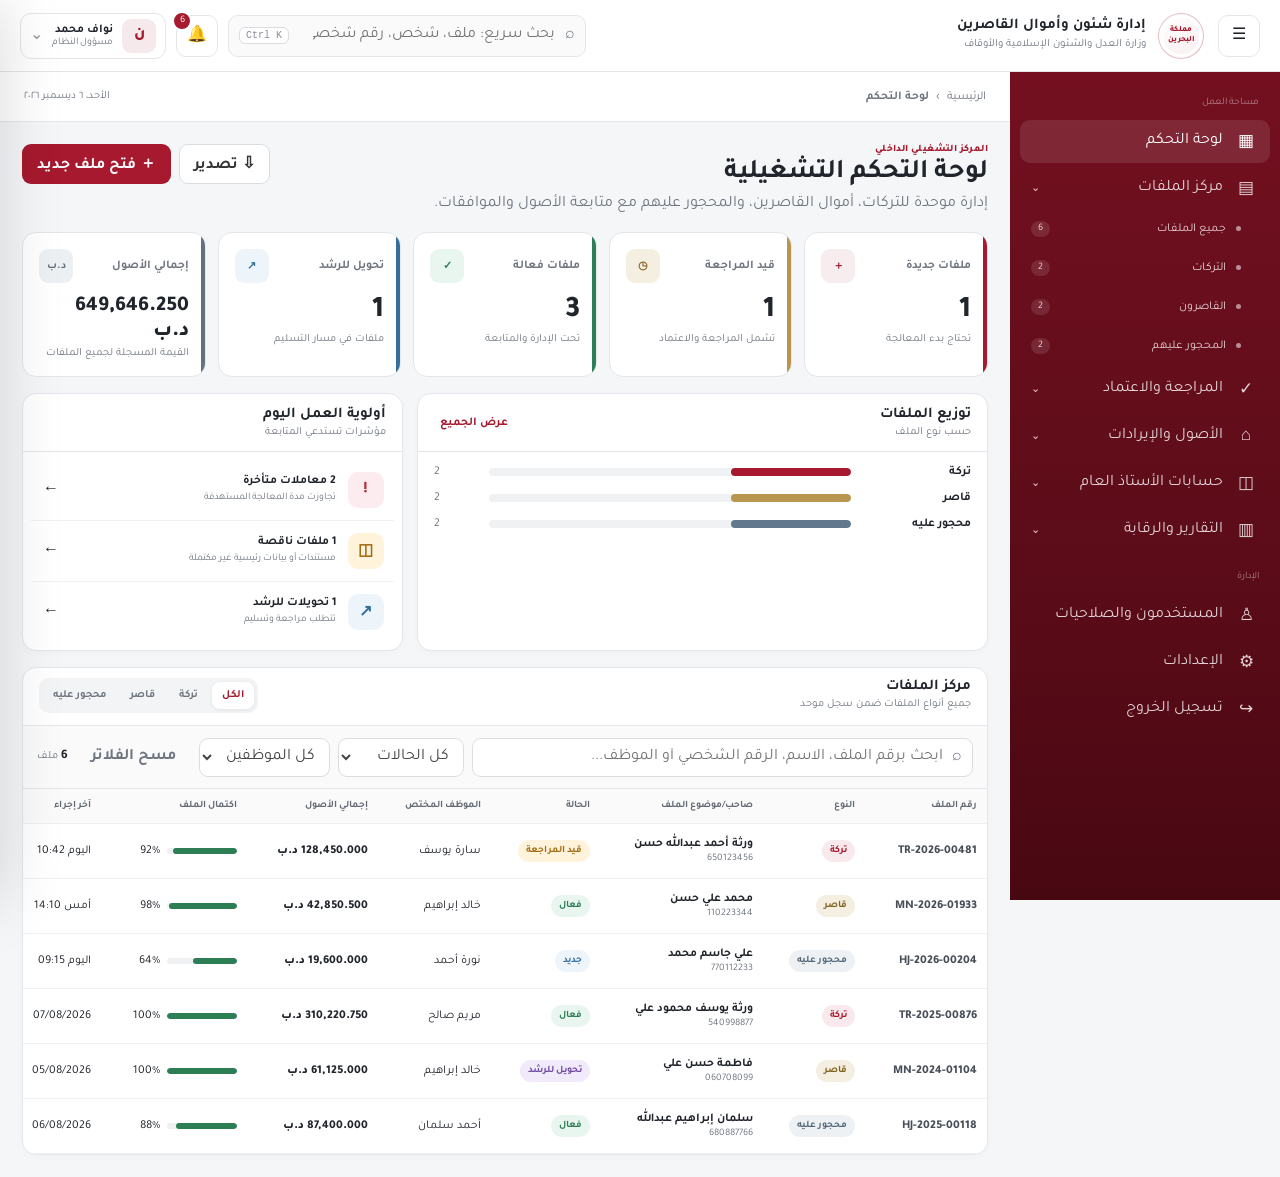
==== index.html @ 75e395b2 "Add files via upload" ====
<!doctype html>
<html lang="ar" dir="rtl">
<head>
  <meta charset="utf-8" />
  <meta name="viewport" content="width=device-width,initial-scale=1" />
  <meta name="theme-color" content="#7d1224" />
  <title>نظام شئون وأموال القاصرين | البوابة الداخلية</title>
  <link rel="preconnect" href="https://fonts.googleapis.com">
  <link rel="preconnect" href="https://fonts.gstatic.com" crossorigin>
  <link href="https://fonts.googleapis.com/css2?family=Tajawal:wght@400;500;600;700;800&display=swap" rel="stylesheet">
  <link rel="stylesheet" href="styles.css" />
</head>
<body>
<div class="app-shell t-PageBody">
  <header class="app-header t-Header">
    <div class="header-section">
      <button id="navToggle" class="icon-btn" aria-label="طي القائمة">☰</button>
      <div class="header-brand">
        <div class="brand-seal" title="موضع الشعار الرسمي"><span>مملكة<br>البحرين</span></div>
        <div class="brand-copy">
          <strong>إدارة شئون وأموال القاصرين</strong>
          <small>وزارة العدل والشئون الإسلامية والأوقاف</small>
        </div>
      </div>
    </div>
    <div class="header-tools">
      <div class="global-search-wrap">
        <span>⌕</span>
        <input id="globalSearch" type="search" placeholder="بحث سريع: ملف، شخص، رقم شخصي..." />
        <kbd>Ctrl K</kbd>
      </div>
      <button id="notificationsBtn" class="icon-btn notification-button" aria-label="التنبيهات">🔔<span id="notificationCount" class="count-badge">6</span></button>
      <div class="user-chip">
        <div class="avatar">ن</div>
        <div><strong>نواف محمد</strong><small>مسؤول النظام</small></div>
        <span class="chev">⌄</span>
      </div>
    </div>
  </header>

  <aside id="sidebar" class="sidebar t-TreeNav" aria-label="القائمة الرئيسية">
    <nav class="nav-tree">
      <div class="nav-section-title">مساحة العمل</div>
      <button class="nav-item active" data-view="dashboard" data-title="لوحة التحكم"><span class="nav-icon">▦</span><span class="nav-label">لوحة التحكم</span></button>

      <div class="nav-group open">
        <button class="nav-parent"><span class="nav-icon">▤</span><span class="nav-label">مركز الملفات</span><span class="nav-caret">⌄</span></button>
        <div class="nav-children">
          <button class="nav-item nav-child" data-view="all" data-title="جميع الملفات"><span class="dot"></span><span class="nav-label">جميع الملفات</span><span class="nav-count" id="navAllCount">0</span></button>
          <button class="nav-item nav-child" data-view="estate" data-title="ملفات التركات"><span class="dot"></span><span class="nav-label">التركات</span><span class="nav-count" id="navEstateCount">0</span></button>
          <button class="nav-item nav-child" data-view="minor" data-title="ملفات القاصرين"><span class="dot"></span><span class="nav-label">القاصرون</span><span class="nav-count" id="navMinorCount">0</span></button>
          <button class="nav-item nav-child" data-view="interdicted" data-title="ملفات المحجور عليهم"><span class="dot"></span><span class="nav-label">المحجور عليهم</span><span class="nav-count" id="navInterdictedCount">0</span></button>
        </div>
      </div>

      <div class="nav-group">
        <button class="nav-parent"><span class="nav-icon">✓</span><span class="nav-label">المراجعة والاعتماد</span><span class="nav-caret">⌄</span></button>
        <div class="nav-children">
          <button class="nav-item nav-child" data-view="review" data-title="صندوق المراجعة"><span class="dot"></span><span class="nav-label">صندوق المراجعة</span></button>
          <button class="nav-item nav-child" data-view="approval" data-title="طلبات الاعتماد"><span class="dot"></span><span class="nav-label">طلبات الاعتماد</span></button>
          <button class="nav-item nav-child" data-view="overdue" data-title="المعاملات المتأخرة"><span class="dot"></span><span class="nav-label">المعاملات المتأخرة</span></button>
        </div>
      </div>

      <div class="nav-group">
        <button class="nav-parent"><span class="nav-icon">⌂</span><span class="nav-label">الأصول والإيرادات</span><span class="nav-caret">⌄</span></button>
        <div class="nav-children">
          <button class="nav-item nav-child" data-view="assets" data-title="سجل الأصول"><span class="dot"></span><span class="nav-label">سجل الأصول</span></button>
          <button class="nav-item nav-child" data-view="properties" data-title="العقارات والوحدات"><span class="dot"></span><span class="nav-label">العقارات والوحدات</span></button>
          <button class="nav-item nav-child" data-view="collections" data-title="التحصيلات"><span class="dot"></span><span class="nav-label">التحصيلات</span></button>
        </div>
      </div>

      <div class="nav-group">
        <button class="nav-parent"><span class="nav-icon">◫</span><span class="nav-label">حسابات الأستاذ العام</span><span class="nav-caret">⌄</span></button>
        <div class="nav-children">
          <button class="nav-item nav-child" data-view="ledger" data-title="دليل الحسابات"><span class="dot"></span><span class="nav-label">دليل الحسابات</span></button>
          <button class="nav-item nav-child" data-view="journals" data-title="القيود اليومية"><span class="dot"></span><span class="nav-label">القيود اليومية</span></button>
          <button class="nav-item nav-child" data-view="reconciliation" data-title="المطابقة"><span class="dot"></span><span class="nav-label">المطابقة</span></button>
        </div>
      </div>

      <div class="nav-group">
        <button class="nav-parent"><span class="nav-icon">▥</span><span class="nav-label">التقارير والرقابة</span><span class="nav-caret">⌄</span></button>
        <div class="nav-children">
          <button class="nav-item nav-child" data-view="reports" data-title="التقارير التشغيلية"><span class="dot"></span><span class="nav-label">تشغيلية</span></button>
          <button class="nav-item nav-child" data-view="financial-reports" data-title="التقارير المالية"><span class="dot"></span><span class="nav-label">مالية</span></button>
          <button class="nav-item nav-child" data-view="control-reports" data-title="تقارير الرقابة"><span class="dot"></span><span class="nav-label">رقابية</span></button>
        </div>
      </div>

      <div class="nav-section-title">الإدارة</div>
      <button class="nav-item" data-view="users" data-title="المستخدمون والصلاحيات"><span class="nav-icon">♙</span><span class="nav-label">المستخدمون والصلاحيات</span></button>
      <button class="nav-item" data-view="settings" data-title="الإعدادات"><span class="nav-icon">⚙</span><span class="nav-label">الإعدادات</span></button>
      <a class="nav-item" href="login.html"><span class="nav-icon">↪</span><span class="nav-label">تسجيل الخروج</span></a>
    </nav>
  </aside>

  <main id="main" class="main t-Body-main">
    <div class="breadcrumb-bar t-BreadcrumbRegion">
      <div><span>الرئيسية</span><span>›</span><strong id="currentCrumb">لوحة التحكم</strong></div>
      <div id="workingDate" class="working-date"></div>
    </div>

    <div class="content">
      <section class="page-heading">
        <div>
          <div class="eyebrow">المركز التشغيلي الداخلي</div>
          <h1 id="pageTitle">لوحة التحكم التشغيلية</h1>
          <p id="pageSubtitle">إدارة موحدة للتركات، أموال القاصرين، والمحجور عليهم مع متابعة الأصول والموافقات.</p>
        </div>
        <div class="actions">
          <button id="exportBtn" class="btn btn-secondary">⇩ تصدير</button>
          <button id="newFileBtn" class="btn btn-primary">＋ فتح ملف جديد</button>
        </div>
      </section>

      <section id="dashboardSection">
        <div class="kpi-grid" aria-label="المؤشرات الرئيسية">
          <article class="kpi-card maroon" data-status-filter="new"><div class="kpi-top"><span>ملفات جديدة</span><span class="kpi-symbol">＋</span></div><div id="kpiNew" class="kpi-value">0</div><div class="kpi-foot">تحتاج بدء المعالجة</div></article>
          <article class="kpi-card gold" data-status-filter="review"><div class="kpi-top"><span>قيد المراجعة</span><span class="kpi-symbol">◷</span></div><div id="kpiReview" class="kpi-value">0</div><div class="kpi-foot">تشمل المراجعة والاعتماد</div></article>
          <article class="kpi-card green" data-status-filter="active"><div class="kpi-top"><span>ملفات فعالة</span><span class="kpi-symbol">✓</span></div><div id="kpiActive" class="kpi-value">0</div><div class="kpi-foot">تحت الإدارة والمتابعة</div></article>
          <article class="kpi-card blue" data-status-filter="maturity"><div class="kpi-top"><span>تحويل للرشد</span><span class="kpi-symbol">↗</span></div><div id="kpiMaturity" class="kpi-value">0</div><div class="kpi-foot">ملفات في مسار التسليم</div></article>
          <article class="kpi-card slate"><div class="kpi-top"><span>إجمالي الأصول</span><span class="kpi-symbol">د.ب</span></div><div id="kpiAssets" class="kpi-value compact">0</div><div class="kpi-foot">القيمة المسجلة لجميع الملفات</div></article>
        </div>

        <div class="dashboard-grid">
          <section class="region t-Region distribution-region">
            <div class="region-header"><div><h2>توزيع الملفات</h2><p>حسب نوع الملف</p></div><button class="text-btn" data-view-jump="all">عرض الجميع</button></div>
            <div id="typeDistribution" class="distribution-list"></div>
          </section>
          <section class="region t-Region queue-region">
            <div class="region-header"><div><h2>أولوية العمل اليوم</h2><p>مؤشرات تستدعي المتابعة</p></div></div>
            <div class="priority-list">
              <button class="priority-item" data-quick-filter="overdue"><span class="priority-icon danger">!</span><div><strong id="overdueCount">0 معاملات متأخرة</strong><small>تجاوزت مدة المعالجة المستهدفة</small></div><span>←</span></button>
              <button class="priority-item" data-quick-filter="missing"><span class="priority-icon warning">◫</span><div><strong id="missingCount">0 ملفات ناقصة</strong><small>مستندات أو بيانات رئيسية غير مكتملة</small></div><span>←</span></button>
              <button class="priority-item" data-quick-filter="maturity"><span class="priority-icon info">↗</span><div><strong id="maturityCount">0 تحويلات للرشد</strong><small>تتطلب مراجعة وتسليم</small></div><span>←</span></button>
            </div>
          </section>
        </div>
      </section>

      <section id="filesRegion" class="region t-Region files-region">
        <div class="region-header files-header">
          <div><h2 id="tableTitle">مركز الملفات</h2><p id="tableSubtitle">جميع أنواع الملفات ضمن سجل موحد</p></div>
          <div class="toolbar">
            <div class="segmented" id="typeChips">
              <button class="chip active" data-type="all">الكل</button>
              <button class="chip" data-type="estate">تركة</button>
              <button class="chip" data-type="minor">قاصر</button>
              <button class="chip" data-type="interdicted">محجور عليه</button>
            </div>
          </div>
        </div>
        <div class="filter-bar">
          <div class="filter-search"><span>⌕</span><input id="searchInput" type="search" placeholder="ابحث برقم الملف، الاسم، الرقم الشخصي أو الموظف..." /></div>
          <select id="statusFilter"><option value="all">كل الحالات</option><option value="new">جديد</option><option value="review">قيد المراجعة</option><option value="active">فعال</option><option value="maturity">تحويل للرشد</option><option value="closed">مغلق</option></select>
          <select id="officerFilter"><option value="all">كل الموظفين</option></select>
          <button id="clearFilters" class="btn btn-ghost">مسح الفلاتر</button>
          <div class="result-count"><strong id="resultCount">0</strong> ملف</div>
        </div>
        <div class="table-wrap a-IG">
          <table id="casesTable" aria-label="جدول الملفات">
            <thead><tr><th>رقم الملف</th><th>النوع</th><th>صاحب/موضوع الملف</th><th>الحالة</th><th>الموظف المختص</th><th>إجمالي الأصول</th><th>اكتمال الملف</th><th>آخر إجراء</th><th></th></tr></thead>
            <tbody id="casesBody"></tbody>
          </table>
        </div>
        <div id="emptyState" class="empty-state hidden"><div class="empty-icon">⌕</div><h3>لا توجد نتائج مطابقة</h3><p>غيّر معايير البحث أو أزل أحد الفلاتر.</p></div>
      </section>

      <section id="workspacePlaceholder" class="region t-Region hidden">
        <div class="region-header"><div><h2 id="placeholderTitle">منطقة العمل</h2><p>نموذج أولي للواجهة المختارة</p></div></div>
        <div class="placeholder-workspace" id="placeholderBody"></div>
      </section>
    </div>
  </main>
</div>

<!-- Notification drawer -->
<aside id="notificationDrawer" class="drawer" aria-hidden="true">
  <div class="drawer-header"><div><span class="eyebrow">التنبيهات</span><h2>مركز التنبيهات</h2></div><button class="icon-btn" data-drawer-close>✕</button></div>
  <div class="drawer-body">
    <button class="notification-item unread"><span class="notification-icon danger">!</span><div><strong>ملف HJ-2026-00204 ناقص مستند قرار المحكمة</strong><small>منذ 35 دقيقة</small></div></button>
    <button class="notification-item unread"><span class="notification-icon warning">◷</span><div><strong>طلب صرف RQ-2026-881 ينتظر المراجعة</strong><small>منذ ساعتين</small></div></button>
    <button class="notification-item"><span class="notification-icon info">↗</span><div><strong>ملف قاصر يقترب من مسار تحويل الرشد</strong><small>أمس</small></div></button>
  </div>
  <div class="drawer-footer"><button id="markNotifications" class="btn btn-secondary full">تحديد الكل كمقروء</button></div>
</aside>
<div id="drawerBackdrop" class="drawer-backdrop"></div>

<!-- NEW FILE WIZARD -->
<div id="wizardModal" class="modal-shell" aria-hidden="true">
  <div class="modal-card wizard-card">
    <div class="modal-header sticky">
      <div><span class="eyebrow">معالج فتح ملف</span><h2 id="wizardTitle">فتح ملف جديد</h2><p id="wizardSubtitle">اختر نوع الملف ليتم تهيئة النموذج والإجراءات المطلوبة تلقائياً.</p></div>
      <button class="icon-btn modal-close" data-close="wizardModal">✕</button>
    </div>
    <div class="wizard-progress"><div id="wizardProgressBar"></div></div>
    <div class="wizard-steps" id="wizardSteps">
      <button class="wizard-step active" data-step="0"><span>1</span><em>نوع الملف</em></button>
      <button class="wizard-step" data-step="1"><span>2</span><em>المعلومات الرئيسية</em></button>
      <button class="wizard-step" data-step="2"><span>3</span><em>الأطراف</em></button>
      <button class="wizard-step" data-step="3"><span>4</span><em>الأصول</em></button>
      <button class="wizard-step" data-step="4"><span>5</span><em>المستندات والمسار</em></button>
      <button class="wizard-step" data-step="5"><span>6</span><em>المراجعة</em></button>
    </div>

    <form id="caseWizard" class="wizard-body" autocomplete="off">
      <section class="wizard-panel active" data-panel="0">
        <div class="section-title"><h3>ما نوع الملف المراد فتحه؟</h3><p>سيغيّر النظام الحقول والأطراف والمستندات المطلوبة حسب النوع.</p></div>
        <div class="case-type-grid">
          <label class="case-type-card selected"><input type="radio" name="caseType" value="estate" checked><span class="type-icon">⚖</span><div><strong>ملف تركة</strong><p>ملف رئيسي للمتوفى مع الورثة والقاصرين والأصول المشتركة.</p><small>TR</small></div><span class="checkmark">✓</span></label>
          <label class="case-type-card"><input type="radio" name="caseType" value="minor"><span class="type-icon">◉</span><div><strong>ملف أموال قاصر</strong><p>ملف مستقل لإدارة مال قاصر أو أصول خاصة به خارج ملف تركة رئيسي.</p><small>MN</small></div><span class="checkmark">✓</span></label>
          <label class="case-type-card"><input type="radio" name="caseType" value="interdicted"><span class="type-icon">§</span><div><strong>ملف محجور عليه</strong><p>إدارة أموال شخص بالغ خاضع لقرار حجر مع القيم والأصول.</p><small>HJ</small></div><span class="checkmark">✓</span></label>
        </div>
        <div id="typeHelp" class="info-banner"><strong>ملف التركة:</strong> سيتم إنشاء ملف رئيسي ويمكن ربط سجلات القاصرين المستفيدين به.</div>
      </section>

      <section class="wizard-panel" data-panel="1">
        <div class="section-title"><h3 id="primaryStepTitle">المعلومات الرئيسية للتركة</h3><p id="primaryStepHint">أدخل بيانات المتوفى والمرجع القضائي الأساسي.</p></div>
        <div id="dynamicPrimaryFields" class="form-grid"></div>
      </section>

      <section class="wizard-panel" data-panel="2">
        <div class="section-title"><h3 id="partiesStepTitle">الأطراف والورثة</h3><p>أضف الأشخاص المرتبطين بالملف وصفة كل منهم.</p></div>
        <div class="repeat-card add-record-card">
          <div class="form-grid compact-grid">
            <label class="form-field"><span>الاسم الكامل</span><input id="partyName" type="text" placeholder="الاسم الرباعي"></label>
            <label class="form-field"><span>الصفة</span><select id="partyRole"></select></label>
            <label class="form-field"><span>الرقم الشخصي</span><input id="partyId" inputmode="numeric" placeholder="CPR"></label>
            <label class="form-field"><span id="partyExtraLabel">نسبة الاستحقاق %</span><input id="partyExtra" type="text" placeholder="مثال: 25"></label>
          </div>
          <button type="button" class="btn btn-secondary" id="addParty">＋ إضافة الطرف</button>
        </div>
        <div id="partyList" class="record-list"></div>
      </section>

      <section class="wizard-panel" data-panel="3">
        <div class="section-title"><h3>الأصول والأموال</h3><p>أضف الأصول المعلومة حالياً. يمكن استكمال التقييم والمطابقة لاحقاً.</p></div>
        <div class="asset-picker">
          <button type="button" data-asset="عقار" data-icon="⌂"><span>⌂</span>عقار</button>
          <button type="button" data-asset="حساب بنكي" data-icon="▣"><span>▣</span>حساب بنكي</button>
          <button type="button" data-asset="استثمار / أسهم" data-icon="↗"><span>↗</span>استثمار / أسهم</button>
          <button type="button" data-asset="مركبة" data-icon="◇"><span>◇</span>مركبة</button>
          <button type="button" data-asset="نقد" data-icon="د.ب"><span>د.ب</span>نقد</button>
          <button type="button" data-asset="أصل آخر" data-icon="＋"><span>＋</span>أصل آخر</button>
        </div>
        <div id="assetEditor" class="inline-editor hidden">
          <div class="inline-editor-head"><strong id="assetEditorTitle">إضافة أصل</strong><button type="button" class="text-btn" id="cancelAsset">إلغاء</button></div>
          <div class="form-grid compact-grid">
            <label class="form-field"><span>وصف الأصل</span><input id="assetDescription" type="text" placeholder="مثال: عقار 1842 - مدينة حمد"></label>
            <label class="form-field"><span>القيمة التقديرية (د.ب)</span><input id="assetValue" type="number" min="0" step="0.001" placeholder="0.000"></label>
            <label class="form-field"><span>حالة التحقق</span><select id="assetStatus"><option>قيد التحقق</option><option>موثق</option><option>مطابق</option><option>قيد التقييم</option></select></label>
            <label class="form-field"><span>مرجع / رقم</span><input id="assetReference" type="text" placeholder="حساب، سند، لوحة..."></label>
          </div>
          <button type="button" class="btn btn-primary" id="saveAsset">حفظ الأصل</button>
        </div>
        <div id="assetList" class="record-list asset-records"></div>
        <div class="asset-total"><span>إجمالي القيمة المسجلة</span><strong id="wizardAssetTotal">0.000 د.ب</strong></div>
      </section>

      <section class="wizard-panel" data-panel="4">
        <div class="section-title"><h3>المستندات والتكليف ومسار المراجعة</h3><p>حدد المستندات المتوفرة وموظف الملف ومسار البداية.</p></div>
        <div class="two-column-layout">
          <div>
            <h4 class="mini-heading">قائمة المستندات</h4>
            <div id="documentsChecklist" class="document-checklist"></div>
          </div>
          <div>
            <h4 class="mini-heading">التكليف</h4>
            <div class="form-stack">
              <label class="form-field"><span>الموظف المختص</span><select id="wizardOfficer"><option>سارة يوسف</option><option>خالد إبراهيم</option><option>نورة أحمد</option><option>مريم صالح</option><option>أحمد سلمان</option></select></label>
              <label class="form-field"><span>أولوية الملف</span><select id="wizardPriority"><option value="normal">عادية</option><option value="high">عالية</option><option value="urgent">عاجلة</option></select></label>
              <label class="form-field"><span>حالة البداية</span><select id="wizardInitialStatus"><option value="new">جديد</option><option value="review">قيد المراجعة</option><option value="active">فعال</option></select></label>
              <label class="form-field"><span>ملاحظات داخلية</span><textarea id="wizardNotes" placeholder="ملاحظة للموظف أو فريق المراجعة..."></textarea></label>
            </div>
          </div>
        </div>
      </section>

      <section class="wizard-panel" data-panel="5">
        <div class="section-title"><h3>مراجعة الملف قبل الإنشاء</h3><p>راجع الملخص ثم أنشئ الملف. جميع البيانات تجريبية داخل النموذج الأولي.</p></div>
        <div id="wizardReview" class="review-layout"></div>
      </section>
    </form>
    <div class="wizard-footer sticky-footer">
      <button type="button" class="btn btn-secondary" id="wizardPrev">السابق</button>
      <div class="wizard-step-counter"><span id="stepCounter">1</span> / 6</div>
      <div class="footer-actions"><button type="button" class="btn btn-ghost modal-close" data-close="wizardModal">إلغاء</button><button type="button" class="btn btn-primary" id="wizardNext">التالي</button><button type="button" class="btn btn-primary hidden" id="wizardCreate">إنشاء الملف</button></div>
    </div>
  </div>
</div>

<!-- CASE DETAILS -->
<div id="caseModal" class="modal-shell" aria-hidden="true">
  <div class="modal-card case-card">
    <div class="case-hero">
      <div class="case-hero-top">
        <div class="case-heading"><div id="caseTypeBadge" class="type-badge"></div><div><span id="caseIdLabel" class="eyebrow"></span><h2 id="caseTitle"></h2><p id="caseMeta"></p></div></div>
        <button class="icon-btn inverse modal-close" data-close="caseModal">✕</button>
      </div>
      <div id="caseSummary" class="case-summary"></div>
      <div class="case-actions">
        <button class="btn light" id="caseAddAction">＋ إضافة إجراء</button>
        <button class="btn light" id="caseCreateRequest">إنشاء طلب</button>
        <button class="btn light" id="caseChangeStatus">تغيير الحالة</button>
        <button class="btn light" id="caseAssign">تغيير الموظف</button>
        <button class="btn light" id="casePrint">طباعة الملخص</button>
      </div>
    </div>
    <div class="case-body" data-tabs>
      <div class="case-side-panel">
        <div class="side-progress"><div class="progress-circle"><strong id="caseCompletion">0%</strong><span>اكتمال الملف</span></div></div>
        <div class="side-section"><h4>بيانات سريعة</h4><div id="quickFacts" class="quick-facts"></div></div>
        <div class="side-section"><h4>الملفات المرتبطة</h4><div id="relatedCases" class="related-list"></div></div>
      </div>
      <div class="case-main-panel">
        <div class="tabs case-tabs">
          <button class="tab-btn active" data-tab="detailOverview">نظرة عامة</button>
          <button class="tab-btn" data-tab="detailParties">الأطراف</button>
          <button class="tab-btn" data-tab="detailAssets">الأصول والعقارات</button>
          <button class="tab-btn" data-tab="detailFinance">الحسابات والحركات</button>
          <button class="tab-btn" data-tab="detailRequests">الطلبات والموافقات</button>
          <button class="tab-btn" data-tab="detailDocs">المستندات</button>
          <button class="tab-btn" data-tab="detailAudit">سجل التدقيق</button>
        </div>
        <section id="detailOverview" class="tab-panel active"></section>
        <section id="detailParties" class="tab-panel"></section>
        <section id="detailAssets" class="tab-panel"></section>
        <section id="detailFinance" class="tab-panel"></section>
        <section id="detailRequests" class="tab-panel"></section>
        <section id="detailDocs" class="tab-panel"></section>
        <section id="detailAudit" class="tab-panel"></section>
      </div>
    </div>
  </div>
</div>

<!-- Generic action modal -->
<div id="actionModal" class="modal-shell small-modal" aria-hidden="true">
  <div class="modal-card action-card">
    <div class="modal-header"><div><span class="eyebrow">إجراء على الملف</span><h2 id="actionTitle">إضافة إجراء</h2></div><button class="icon-btn modal-close" data-close="actionModal">✕</button></div>
    <div id="actionBody" class="action-body"></div>
    <div class="action-footer"><button class="btn btn-ghost modal-close" data-close="actionModal">إلغاء</button><button class="btn btn-primary" id="actionConfirm">حفظ</button></div>
  </div>
</div>

<div id="toast" class="toast" role="status"></div>
<script src="app.js"></script>
</body>
</html>
---- styles.css ----
:root{
  --bh-maroon:#A6192E;--bh-dark:#741020;--bh-deep:#550b17;--gold:#B99650;--gold-soft:#f5efe2;
  --bg:#f5f6f8;--surface:#fff;--surface-2:#fafafb;--text:#20242b;--muted:#6f7680;--line:#e3e6ea;
  --success:#2d7d55;--success-soft:#e9f6ef;--warning:#a46b12;--warning-soft:#fff3dc;--danger:#b33644;--danger-soft:#fdecef;
  --info:#356f9d;--info-soft:#edf4fa;--shadow:0 14px 40px rgba(31,36,43,.09);--radius:14px;
  --header-h:72px;--sidebar-w:270px;--sidebar-collapsed-w:74px;
}
*{box-sizing:border-box}html{scroll-behavior:smooth}body{margin:0;font-family:'Tajawal',Arial,sans-serif;background:var(--bg);color:var(--text)}button,input,select,textarea{font:inherit}button{color:inherit}a{text-decoration:none;color:inherit}.hidden{display:none!important}.full{width:100%}

/* Login */
.login-page{min-height:100vh;display:grid;grid-template-columns:1.06fr .94fr;background:#fff}.login-visual{position:relative;padding:64px;display:flex;flex-direction:column;justify-content:space-between;color:#fff;overflow:hidden;background:radial-gradient(circle at 10% 20%,rgba(185,150,80,.24),transparent 30%),linear-gradient(145deg,#6b0d1d,#94172b 58%,#550b17)}.login-visual:after{content:'';position:absolute;width:520px;height:520px;border:1px solid rgba(255,255,255,.08);border-radius:50%;left:-170px;bottom:-210px;box-shadow:0 0 0 70px rgba(255,255,255,.025),0 0 0 140px rgba(255,255,255,.02)}.login-brand,.login-hero,.login-meta{position:relative;z-index:1}.login-brand{display:flex;align-items:center;gap:14px}.login-hero h1{font-size:clamp(34px,4vw,56px);line-height:1.25;margin:0 0 16px}.login-hero p{max-width:620px;line-height:1.9;color:rgba(255,255,255,.78);font-size:17px}.login-meta{display:flex;gap:10px;flex-wrap:wrap}.login-meta span{padding:9px 13px;border:1px solid rgba(255,255,255,.18);border-radius:999px;background:rgba(255,255,255,.06);font-size:13px}.login-panel-wrap{display:grid;place-items:center;padding:42px}.login-panel{width:min(510px,100%);border:1px solid var(--line);border-radius:22px;padding:34px;box-shadow:var(--shadow)}.login-panel h2{margin:0 0 6px}.login-panel>p{color:var(--muted);margin:0 0 24px}.ekey-box{border:1px solid #ead9dc;background:#fff9fa;border-radius:14px;padding:18px}.ekey-btn{width:100%;min-height:54px;border:0;border-radius:11px;background:linear-gradient(90deg,#7c0e20,#b11e36);color:#fff;font-weight:800;cursor:pointer}.helper{font-size:12px;color:var(--muted);line-height:1.6}.divider{display:flex;align-items:center;gap:10px;color:#9298a2;font-size:12px;margin:20px 0}.divider:before,.divider:after{content:'';height:1px;background:var(--line);flex:1}.login-form{display:grid;gap:14px}.login-actions{display:flex;justify-content:space-between;align-items:center}.login-footer{margin-top:22px;padding-top:18px;border-top:1px solid var(--line);text-align:center;color:#858b94;font-size:12px}

/* Brand + shell */
.brand-seal{width:46px;height:46px;border:1px solid rgba(166,25,46,.25);border-radius:50%;display:grid;place-items:center;background:linear-gradient(135deg,#fff,#f8edef);color:var(--bh-maroon);font-size:8px;text-align:center;font-weight:800;line-height:1.15;box-shadow:inset 0 0 0 4px #fff}.brand-seal.large{width:58px;height:58px;color:#fff;background:transparent;border-color:rgba(255,255,255,.32);box-shadow:inset 0 0 0 4px rgba(255,255,255,.07)}
.app-header{position:fixed;inset:0 0 auto 0;height:var(--header-h);z-index:50;background:#fff;border-bottom:1px solid var(--line);display:flex;align-items:center;justify-content:space-between;padding:0 20px}.header-section,.header-tools,.header-brand,.user-chip{display:flex;align-items:center}.header-section{gap:14px}.header-brand{gap:12px}.brand-copy strong{display:block;font-size:15px}.brand-copy small{color:var(--muted);font-size:11px}.header-tools{gap:10px}.icon-btn{width:42px;height:42px;border-radius:10px;border:1px solid var(--line);background:#fff;cursor:pointer;display:grid;place-items:center}.icon-btn:hover{background:#fafafa}.icon-btn.inverse{background:rgba(255,255,255,.1);border-color:rgba(255,255,255,.18);color:#fff}.global-search-wrap{height:42px;width:min(370px,28vw);display:flex;align-items:center;gap:8px;border:1px solid var(--line);background:#fafafb;border-radius:10px;padding:0 10px;color:var(--muted)}.global-search-wrap input{border:0;outline:0;background:transparent;min-width:0;flex:1}.global-search-wrap kbd{border:1px solid #d9dde2;background:#fff;border-radius:6px;padding:2px 6px;font-size:10px;color:#878d96}.notification-button{position:relative}.count-badge{position:absolute;top:-5px;left:-5px;min-width:20px;height:20px;padding:0 5px;border-radius:999px;background:var(--bh-maroon);color:#fff;border:2px solid #fff;font-size:10px;display:grid;place-items:center}.user-chip{gap:9px;padding:5px 9px;border:1px solid var(--line);border-radius:11px}.avatar{width:34px;height:34px;border-radius:9px;background:#f5e9eb;color:var(--bh-maroon);display:grid;place-items:center;font-weight:800}.user-chip strong{display:block;font-size:12px}.user-chip small{display:block;font-size:10px;color:var(--muted)}.chev{color:#8e949c}
.sidebar{position:fixed;top:var(--header-h);right:0;bottom:0;width:var(--sidebar-w);z-index:40;overflow:auto;background:linear-gradient(180deg,#741020,#570b17 70%,#480812);color:#fff;transition:.25s ease}.sidebar.collapsed{width:var(--sidebar-collapsed-w)}.nav-tree{padding:10px;display:grid;gap:4px}.nav-section-title{font-size:10px;color:rgba(255,255,255,.47);padding:15px 11px 7px}.nav-item,.nav-parent{width:100%;min-height:43px;border:0;border-radius:10px;background:transparent;color:rgba(255,255,255,.82);display:flex;align-items:center;gap:10px;padding:0 11px;cursor:pointer;text-align:right}.nav-item:hover,.nav-parent:hover,.nav-item.active{background:rgba(255,255,255,.10);color:#fff}.nav-icon{width:26px;text-align:center;font-size:17px;flex:0 0 auto}.nav-label{flex:1;white-space:nowrap}.nav-caret{font-size:11px}.nav-count{background:rgba(255,255,255,.11);padding:2px 7px;border-radius:999px;font-size:10px}.nav-children{display:none;padding-right:18px}.nav-group.open .nav-children{display:grid;gap:2px}.nav-child{min-height:37px;font-size:12px}.dot{width:5px;height:5px;border-radius:50%;background:currentColor;opacity:.65}.sidebar.collapsed .nav-label,.sidebar.collapsed .nav-caret,.sidebar.collapsed .nav-section-title,.sidebar.collapsed .nav-count,.sidebar.collapsed .nav-children{display:none!important}.sidebar.collapsed .nav-item,.sidebar.collapsed .nav-parent{justify-content:center;padding:0}.main{margin-right:var(--sidebar-w);padding-top:var(--header-h);transition:.25s ease;min-height:100vh}.main.expanded{margin-right:var(--sidebar-collapsed-w)}.breadcrumb-bar{height:50px;padding:0 24px;background:#fff;border-bottom:1px solid var(--line);display:flex;align-items:center;justify-content:space-between;color:var(--muted);font-size:12px}.breadcrumb-bar>div{display:flex;align-items:center;gap:7px}.working-date{font-size:11px}.content{padding:22px;max-width:1800px;margin:auto}.page-heading{display:flex;justify-content:space-between;align-items:flex-start;gap:20px;margin-bottom:18px}.page-heading h1{font-size:27px;margin:2px 0 5px}.page-heading p{margin:0;color:var(--muted)}.eyebrow{font-size:10px;letter-spacing:.04em;color:var(--bh-maroon);font-weight:800}.actions,.toolbar,.footer-actions{display:flex;align-items:center;gap:8px;flex-wrap:wrap}
.btn{min-height:40px;border-radius:9px;border:1px solid transparent;padding:0 14px;display:inline-flex;align-items:center;justify-content:center;gap:6px;font-weight:700;cursor:pointer}.btn-primary{background:var(--bh-maroon);color:#fff}.btn-primary:hover{background:#8c1427}.btn-secondary{background:#fff;border-color:#d9dde2;color:#333}.btn-secondary:hover{border-color:#b8bdc5;background:#fafafa}.btn-ghost{background:transparent;border-color:transparent;color:var(--muted)}.btn.light{background:rgba(255,255,255,.1);border-color:rgba(255,255,255,.2);color:#fff}.text-btn{border:0;background:transparent;color:var(--bh-maroon);font-weight:700;cursor:pointer;font-size:12px}

/* Dashboard */
.kpi-grid{display:grid;grid-template-columns:repeat(5,minmax(0,1fr));gap:12px;margin-bottom:16px}.kpi-card{position:relative;background:#fff;border:1px solid var(--line);border-radius:var(--radius);padding:16px;overflow:hidden;cursor:pointer;transition:.18s}.kpi-card:hover{transform:translateY(-2px);box-shadow:0 7px 20px rgba(31,36,43,.06)}.kpi-card:before{content:'';position:absolute;right:0;top:0;bottom:0;width:4px;background:var(--bh-maroon)}.kpi-card.gold:before{background:var(--gold)}.kpi-card.green:before{background:var(--success)}.kpi-card.blue:before{background:var(--info)}.kpi-card.slate:before{background:#65717e}.kpi-top{display:flex;justify-content:space-between;align-items:center;color:var(--muted);font-size:12px;font-weight:700}.kpi-symbol{width:34px;height:34px;border-radius:9px;background:#f7ecee;display:grid;place-items:center;color:var(--bh-maroon);font-size:11px}.gold .kpi-symbol{background:var(--gold-soft);color:#84631e}.green .kpi-symbol{background:var(--success-soft);color:var(--success)}.blue .kpi-symbol{background:var(--info-soft);color:var(--info)}.slate .kpi-symbol{background:#edf0f3;color:#65717e}.kpi-value{font-size:30px;font-weight:800;margin:11px 0 3px}.kpi-value.compact{font-size:21px}.kpi-foot{font-size:11px;color:var(--muted)}.dashboard-grid{display:grid;grid-template-columns:1.2fr .8fr;gap:14px;margin-bottom:16px}.region{background:#fff;border:1px solid var(--line);border-radius:var(--radius);overflow:hidden;box-shadow:0 2px 9px rgba(31,36,43,.025)}.region-header{min-height:58px;border-bottom:1px solid var(--line);display:flex;align-items:center;justify-content:space-between;padding:10px 16px;gap:12px}.region-header h2{font-size:15px;margin:0 0 2px}.region-header p{font-size:11px;margin:0;color:var(--muted)}.distribution-list{padding:13px 16px 16px;display:grid;gap:12px}.distribution-row{display:grid;grid-template-columns:110px 1fr 45px;align-items:center;gap:10px;font-size:12px}.distribution-row strong{font-size:12px}.bar-track{height:8px;background:#f0f1f3;border-radius:999px;overflow:hidden}.bar-fill{height:100%;border-radius:999px;background:var(--bh-maroon)}.bar-fill.minor{background:var(--gold)}.bar-fill.interdicted{background:#62788d}.distribution-value{text-align:left;color:var(--muted)}.priority-list{padding:8px}.priority-item{width:100%;border:0;background:#fff;padding:12px 10px;display:grid;grid-template-columns:38px 1fr 18px;gap:10px;align-items:center;text-align:right;border-bottom:1px solid #f0f1f2;cursor:pointer}.priority-item:last-child{border-bottom:0}.priority-item:hover{background:#fafafb}.priority-item strong{display:block;font-size:12px}.priority-item small{font-size:10px;color:var(--muted)}.priority-icon{width:36px;height:36px;border-radius:10px;display:grid;place-items:center;font-weight:800}.priority-icon.danger{background:var(--danger-soft);color:var(--danger)}.priority-icon.warning{background:var(--warning-soft);color:var(--warning)}.priority-icon.info{background:var(--info-soft);color:var(--info)}

/* Files grid */
.files-header{align-items:flex-start}.segmented{display:flex;gap:4px;background:#f3f4f6;padding:4px;border-radius:10px}.chip{border:0;background:transparent;border-radius:8px;padding:7px 10px;cursor:pointer;font-size:11px;font-weight:700;color:var(--muted)}.chip.active{background:#fff;color:var(--bh-maroon);box-shadow:0 1px 4px rgba(0,0,0,.07)}.filter-bar{padding:11px 14px;background:#fafafb;border-bottom:1px solid var(--line);display:flex;align-items:center;gap:8px;flex-wrap:wrap}.filter-search{min-width:300px;flex:1;height:39px;border:1px solid #daddE2;background:#fff;border-radius:9px;display:flex;align-items:center;gap:7px;padding:0 10px;color:var(--muted)}.filter-search input{flex:1;border:0;outline:0;background:transparent}.filter-bar select{height:39px;border:1px solid #daddE2;border-radius:9px;background:#fff;padding:0 10px;color:#444}.result-count{margin-right:auto;color:var(--muted);font-size:11px}.result-count strong{color:var(--text);font-size:13px}.table-wrap{overflow:auto}table{width:100%;border-collapse:collapse;min-width:1040px}th,td{padding:11px 10px;border-bottom:1px solid #eff1f3;text-align:right;font-size:12px;white-space:nowrap}th{background:#fafafa;color:#636a74;font-size:10px;position:sticky;top:0;z-index:1}tbody tr{cursor:pointer}tbody tr:hover td{background:#fffafb}.file-id{font-weight:800;color:#474e57}.file-name strong{display:block}.file-name small{font-size:10px;color:var(--muted)}.type-pill,.status{display:inline-flex;align-items:center;padding:5px 8px;border-radius:999px;font-size:10px;font-weight:700}.type-pill.estate{background:#f8e9ec;color:var(--bh-maroon)}.type-pill.minor{background:var(--gold-soft);color:#7f631f}.type-pill.interdicted{background:#edf1f4;color:#516678}.status.new{background:var(--info-soft);color:var(--info)}.status.review{background:var(--warning-soft);color:var(--warning)}.status.active{background:var(--success-soft);color:var(--success)}.status.maturity{background:#f0eafa;color:#6f4aa0}.status.closed{background:#eef0f2;color:#69717a}.amount{font-weight:800}.completion{display:flex;align-items:center;gap:7px}.mini-progress{width:70px;height:6px;background:#eef0f2;border-radius:999px;overflow:hidden}.mini-progress i{display:block;height:100%;background:var(--success);border-radius:999px}.row-menu{width:32px;height:32px;border:1px solid var(--line);background:#fff;border-radius:8px;cursor:pointer}.empty-state{text-align:center;padding:50px 20px;color:var(--muted)}.empty-state h3{margin:10px 0 5px;color:var(--text)}.empty-icon{font-size:34px}.placeholder-workspace{padding:20px;min-height:350px}.placeholder-grid{display:grid;grid-template-columns:repeat(3,1fr);gap:12px}.placeholder-card{border:1px dashed #d7dbe0;background:#fafafb;border-radius:12px;padding:16px;min-height:120px}.placeholder-card strong{display:block;margin-bottom:6px}.placeholder-card p{margin:0;color:var(--muted);font-size:12px;line-height:1.6}

/* Drawer */
.drawer{position:fixed;top:0;left:0;bottom:0;width:min(390px,94vw);background:#fff;z-index:100;transform:translateX(-105%);transition:.25s ease;box-shadow:20px 0 60px rgba(0,0,0,.15);display:flex;flex-direction:column}.drawer.open{transform:none}.drawer-backdrop{position:fixed;inset:0;background:rgba(24,27,31,.35);z-index:90;opacity:0;pointer-events:none;transition:.2s}.drawer-backdrop.show{opacity:1;pointer-events:auto}.drawer-header{padding:20px;border-bottom:1px solid var(--line);display:flex;justify-content:space-between;align-items:flex-start}.drawer-header h2{margin:2px 0 0;font-size:20px}.drawer-body{padding:8px;overflow:auto;flex:1}.notification-item{width:100%;display:grid;grid-template-columns:40px 1fr;gap:10px;padding:13px;border:0;border-bottom:1px solid #eff1f2;background:#fff;text-align:right}.notification-item.unread{background:#fffafb}.notification-item strong{font-size:12px;line-height:1.5}.notification-item small{display:block;color:var(--muted);font-size:10px;margin-top:3px}.notification-icon{width:38px;height:38px;border-radius:10px;display:grid;place-items:center}.notification-icon.danger{background:var(--danger-soft);color:var(--danger)}.notification-icon.warning{background:var(--warning-soft);color:var(--warning)}.notification-icon.info{background:var(--info-soft);color:var(--info)}.drawer-footer{padding:14px;border-top:1px solid var(--line)}

/* Modals + wizard */
.modal-shell{position:fixed;inset:0;background:rgba(28,31,36,.55);z-index:120;display:none;align-items:center;justify-content:center;padding:18px}.modal-shell.open{display:flex}.modal-card{width:min(1180px,97vw);max-height:95vh;background:#fff;border-radius:18px;border:1px solid #e4e6e9;box-shadow:0 28px 90px rgba(0,0,0,.25);overflow:auto}.modal-header{padding:17px 20px;border-bottom:1px solid var(--line);display:flex;justify-content:space-between;align-items:flex-start;background:#fff;z-index:4}.modal-header.sticky{position:sticky;top:0}.modal-header h2{margin:2px 0 2px;font-size:21px}.modal-header p{margin:0;color:var(--muted);font-size:11px}.wizard-card{width:min(1120px,97vw)}.wizard-progress{height:3px;background:#f0f1f2}.wizard-progress div{height:100%;width:16.666%;background:linear-gradient(90deg,var(--gold),var(--bh-maroon));transition:.25s}.wizard-steps{display:grid;grid-template-columns:repeat(6,1fr);gap:4px;padding:12px 18px;background:#fafafb;border-bottom:1px solid var(--line)}.wizard-step{border:0;background:transparent;color:#8a919a;display:flex;align-items:center;gap:7px;justify-content:center;padding:8px 5px;border-radius:9px;cursor:pointer;font-weight:700}.wizard-step span{width:24px;height:24px;border-radius:50%;background:#e6e8eb;display:grid;place-items:center;font-size:10px;flex:0 0 auto}.wizard-step em{font-style:normal;font-size:11px;white-space:nowrap}.wizard-step.active{background:#f8ecee;color:var(--bh-maroon)}.wizard-step.active span,.wizard-step.done span{background:var(--bh-maroon);color:#fff}.wizard-step.done{color:#444}.wizard-body{padding:22px;min-height:455px}.wizard-panel{display:none}.wizard-panel.active{display:block}.section-title{margin-bottom:17px}.section-title h3{margin:0 0 4px;font-size:18px}.section-title p{margin:0;color:var(--muted);font-size:12px}.case-type-grid{display:grid;grid-template-columns:repeat(3,1fr);gap:12px}.case-type-card{position:relative;border:1px solid var(--line);border-radius:14px;padding:18px;display:grid;grid-template-columns:54px 1fr 24px;gap:12px;align-items:start;cursor:pointer;transition:.18s}.case-type-card:hover{border-color:#c6a1a8}.case-type-card.selected{border-color:var(--bh-maroon);box-shadow:0 0 0 2px rgba(166,25,46,.08);background:#fffafb}.case-type-card input{position:absolute;opacity:0}.type-icon{width:52px;height:52px;border-radius:13px;background:#f8ecee;color:var(--bh-maroon);display:grid;place-items:center;font-size:21px;font-weight:800}.case-type-card:nth-child(2) .type-icon{background:var(--gold-soft);color:#846821}.case-type-card:nth-child(3) .type-icon{background:#edf1f4;color:#526777}.case-type-card strong{display:block;margin-bottom:4px}.case-type-card p{margin:0 0 9px;color:var(--muted);font-size:11px;line-height:1.6}.case-type-card small{font-weight:800;color:#9399a1}.checkmark{width:22px;height:22px;border-radius:50%;background:#e9ebee;color:#9aa0a8;display:grid;place-items:center;font-size:10px}.case-type-card.selected .checkmark{background:var(--bh-maroon);color:#fff}.info-banner{margin-top:14px;padding:12px 14px;border-radius:10px;background:#f8f3ea;border:1px solid #ecdfc5;color:#675630;font-size:12px}.form-grid{display:grid;grid-template-columns:repeat(2,minmax(0,1fr));gap:13px}.compact-grid{grid-template-columns:repeat(4,minmax(0,1fr))}.span-2{grid-column:span 2}.form-field{display:grid;gap:6px}.form-field>span{font-size:11px;font-weight:700;color:#555d66}.form-field input,.form-field select,.form-field textarea{width:100%;border:1px solid #d8dce1;border-radius:9px;background:#fff;padding:9px 10px;outline:none;min-height:41px}.form-field textarea{min-height:86px;resize:vertical}.form-field input:focus,.form-field select:focus,.form-field textarea:focus{border-color:#b96b77;box-shadow:0 0 0 3px rgba(166,25,46,.07)}.form-field.invalid input,.form-field.invalid select{border-color:var(--danger);background:#fffafb}.field-help{font-size:9px;color:var(--muted)}.repeat-card{padding:14px;border:1px solid var(--line);background:#fafafb;border-radius:12px}.add-record-card>.btn{margin-top:12px}.record-list{display:grid;gap:8px;margin-top:12px}.record-item{border:1px solid var(--line);border-radius:10px;background:#fff;padding:11px 12px;display:grid;grid-template-columns:1fr auto;align-items:center;gap:12px}.record-item-main{display:flex;gap:12px;align-items:center;min-width:0}.record-icon{width:34px;height:34px;border-radius:9px;background:#f5e9eb;color:var(--bh-maroon);display:grid;place-items:center;flex:0 0 auto}.record-item strong{display:block;font-size:12px}.record-item small{display:block;color:var(--muted);font-size:10px;margin-top:2px}.remove-record{border:0;background:transparent;color:#9c4d58;cursor:pointer}.asset-picker{display:grid;grid-template-columns:repeat(6,1fr);gap:8px}.asset-picker button{min-height:78px;border:1px solid var(--line);background:#fff;border-radius:11px;cursor:pointer;font-weight:700;font-size:11px}.asset-picker button span{display:block;font-size:20px;margin-bottom:5px;color:var(--bh-maroon)}.asset-picker button:hover{border-color:#c5959d;background:#fffafb}.inline-editor{margin-top:12px;padding:14px;border:1px solid #d7c6a6;border-radius:12px;background:#fffdf9}.inline-editor-head{display:flex;justify-content:space-between;align-items:center;margin-bottom:12px}.asset-total{margin-top:12px;border-top:1px solid var(--line);padding-top:12px;display:flex;justify-content:flex-end;gap:12px;align-items:center;color:var(--muted);font-size:11px}.asset-total strong{color:var(--text);font-size:15px}.two-column-layout{display:grid;grid-template-columns:1.2fr .8fr;gap:18px}.mini-heading{font-size:12px;margin:0 0 10px}.document-checklist{display:grid;gap:8px}.doc-check{display:flex;align-items:center;gap:9px;padding:11px 12px;border:1px solid var(--line);border-radius:9px;background:#fafafb}.doc-check input{accent-color:var(--bh-maroon)}.doc-check div{flex:1}.doc-check strong{font-size:11px;display:block}.doc-check small{font-size:9px;color:var(--muted)}.doc-check .required{color:var(--danger);font-size:9px}.form-stack{display:grid;gap:11px}.review-layout{display:grid;grid-template-columns:1fr 1fr;gap:12px}.review-card{border:1px solid var(--line);border-radius:12px;padding:14px;background:#fafafb}.review-card h4{font-size:12px;margin:0 0 10px}.review-line{display:flex;justify-content:space-between;gap:10px;padding:7px 0;border-bottom:1px solid #eceef0;font-size:11px}.review-line:last-child{border-bottom:0}.review-line span{color:var(--muted)}.review-list{display:grid;gap:6px}.review-pill{padding:8px 9px;border-radius:8px;background:#fff;border:1px solid var(--line);font-size:10px}.wizard-footer{position:sticky;bottom:0;z-index:5;display:flex;align-items:center;justify-content:space-between;padding:12px 18px;background:#fff;border-top:1px solid var(--line)}.wizard-step-counter{font-size:11px;color:var(--muted)}

/* Case detail */
.case-card{width:min(1380px,98vw);max-height:96vh}.case-hero{background:radial-gradient(circle at 5% 15%,rgba(185,150,80,.28),transparent 23%),linear-gradient(135deg,#741020,#8e1528 55%,#560b17);color:#fff;padding:20px 22px}.case-hero-top{display:flex;justify-content:space-between;align-items:flex-start}.case-heading{display:flex;gap:12px;align-items:center}.type-badge{width:54px;height:54px;border-radius:13px;background:rgba(255,255,255,.12);border:1px solid rgba(255,255,255,.17);display:grid;place-items:center;font-weight:800;font-size:11px;text-align:center}.case-heading .eyebrow{color:#e8cf9a}.case-heading h2{margin:2px 0;font-size:22px}.case-heading p{margin:0;color:rgba(255,255,255,.7);font-size:11px}.case-summary{display:grid;grid-template-columns:repeat(5,1fr);gap:8px;margin-top:16px}.summary-item{padding:10px 11px;background:rgba(255,255,255,.075);border:1px solid rgba(255,255,255,.1);border-radius:10px}.summary-item span{display:block;font-size:9px;color:rgba(255,255,255,.6);margin-bottom:3px}.summary-item strong{font-size:12px}.case-actions{display:flex;gap:7px;flex-wrap:wrap;margin-top:12px}.case-actions .btn{min-height:34px;font-size:10px}.case-body{display:grid;grid-template-columns:245px 1fr;min-height:520px}.case-side-panel{background:#fafafb;border-left:1px solid var(--line);padding:16px}.side-progress{display:grid;place-items:center;padding:6px 0 15px;border-bottom:1px solid var(--line)}.progress-circle{width:112px;height:112px;border-radius:50%;display:grid;place-items:center;align-content:center;background:conic-gradient(var(--success) var(--progress,90%),#e9ecef 0);position:relative}.progress-circle:before{content:'';position:absolute;inset:8px;background:#fafafb;border-radius:50%}.progress-circle strong,.progress-circle span{position:relative;z-index:1}.progress-circle strong{font-size:20px}.progress-circle span{font-size:9px;color:var(--muted)}.side-section{padding:14px 0;border-bottom:1px solid var(--line)}.side-section:last-child{border-bottom:0}.side-section h4{font-size:11px;margin:0 0 8px}.quick-facts{display:grid;gap:7px}.quick-fact{display:flex;justify-content:space-between;gap:8px;font-size:10px}.quick-fact span{color:var(--muted)}.related-list{display:grid;gap:6px}.related-case{border:1px solid var(--line);background:#fff;border-radius:8px;padding:8px;cursor:pointer}.related-case strong{font-size:10px;display:block}.related-case small{color:var(--muted);font-size:9px}.case-main-panel{min-width:0;padding:0 18px 18px}.tabs{display:flex;gap:4px;border-bottom:1px solid var(--line);overflow:auto}.case-tabs{position:sticky;top:0;background:#fff;z-index:3;padding-top:12px}.tab-btn{border:0;background:transparent;padding:9px 10px;border-radius:8px 8px 0 0;cursor:pointer;white-space:nowrap;color:var(--muted);font-weight:700;font-size:10px}.tab-btn.active{color:var(--bh-maroon);background:#f8edef;border-bottom:2px solid var(--bh-maroon)}.tab-panel{display:none;padding-top:14px}.tab-panel.active{display:block}.overview-grid{display:grid;grid-template-columns:1.15fr .85fr;gap:12px}.detail-card{border:1px solid var(--line);border-radius:11px;background:#fff;overflow:hidden}.detail-card h4{margin:0;padding:11px 12px;background:#fafafb;border-bottom:1px solid var(--line);font-size:11px}.data-list{padding:4px 12px}.data-row{display:flex;justify-content:space-between;gap:10px;padding:9px 0;border-bottom:1px solid #f0f1f2;font-size:10px}.data-row:last-child{border-bottom:0}.data-row span{color:var(--muted)}.overview-stack{display:grid;gap:12px}.timeline{padding:8px 12px}.timeline-item{display:grid;grid-template-columns:18px 1fr;gap:8px;position:relative;padding:5px 0 12px}.timeline-item:not(:last-child):after{content:'';position:absolute;right:7px;top:18px;bottom:-3px;width:1px;background:#e1e4e7}.timeline-dot{width:15px;height:15px;border-radius:50%;background:#f5e9eb;border:4px solid #fff;box-shadow:0 0 0 1px #d8aeb5;z-index:1}.timeline-item strong{font-size:10px;display:block}.timeline-item small{font-size:9px;color:var(--muted)}.detail-table{min-width:760px}.detail-table td,.detail-table th{font-size:10px}.detail-toolbar{display:flex;justify-content:space-between;align-items:center;margin-bottom:10px}.detail-toolbar h3{font-size:13px;margin:0}.metric-strip{display:grid;grid-template-columns:repeat(3,1fr);gap:8px;margin-bottom:12px}.metric-box{border:1px solid var(--line);background:#fafafb;border-radius:9px;padding:10px}.metric-box span{display:block;font-size:9px;color:var(--muted)}.metric-box strong{font-size:14px}.audit-tag{display:inline-block;padding:3px 6px;border-radius:5px;background:#f1f3f5;color:#66707b;font-size:9px}

/* Generic action */
.small-modal .modal-card{width:min(520px,94vw)}.action-card{overflow:visible}.action-body{padding:18px}.action-footer{display:flex;justify-content:flex-end;gap:8px;padding:12px 18px;border-top:1px solid var(--line)}.action-options{display:grid;gap:8px}.action-option{display:flex;align-items:center;gap:9px;padding:10px;border:1px solid var(--line);border-radius:9px}.action-option input{accent-color:var(--bh-maroon)}
.toast{position:fixed;left:22px;bottom:22px;z-index:200;background:#24282e;color:#fff;border-radius:10px;padding:11px 14px;box-shadow:var(--shadow);font-size:11px;opacity:0;transform:translateY(8px);pointer-events:none;transition:.2s}.toast.show{opacity:1;transform:none}

@media(max-width:1250px){.kpi-grid{grid-template-columns:repeat(3,1fr)}.case-summary{grid-template-columns:repeat(3,1fr)}.asset-picker{grid-template-columns:repeat(3,1fr)}.compact-grid{grid-template-columns:repeat(2,1fr)}}
@media(max-width:1000px){.global-search-wrap{display:none}.dashboard-grid{grid-template-columns:1fr}.case-type-grid{grid-template-columns:1fr}.two-column-layout,.overview-grid{grid-template-columns:1fr}.wizard-steps em{display:none}.case-body{grid-template-columns:1fr}.case-side-panel{display:none}.review-layout{grid-template-columns:1fr}}
@media(max-width:820px){.sidebar{transform:translateX(100%);width:min(86vw,300px)}.sidebar.mobile-open{transform:none}.sidebar.collapsed{width:min(86vw,300px)}.sidebar.collapsed .nav-label,.sidebar.collapsed .nav-caret,.sidebar.collapsed .nav-section-title,.sidebar.collapsed .nav-count{display:block!important}.main,.main.expanded{margin-right:0}.brand-copy small,.user-chip>div,.chev{display:none}.content{padding:14px}.page-heading{flex-direction:column}.kpi-grid{grid-template-columns:repeat(2,1fr)}.case-summary{grid-template-columns:repeat(2,1fr)}.filter-search{min-width:100%;order:-1}.form-grid{grid-template-columns:1fr}.span-2{grid-column:auto}.compact-grid{grid-template-columns:1fr 1fr}.login-page{grid-template-columns:1fr}.login-visual{min-height:310px;padding:35px}.login-panel-wrap{padding:22px}}
@media(max-width:560px){.kpi-grid{grid-template-columns:1fr}.case-summary,.metric-strip{grid-template-columns:1fr}.asset-picker,.compact-grid{grid-template-columns:1fr}.wizard-steps{grid-template-columns:repeat(6,44px);overflow:auto;justify-content:start}.wizard-step{padding:6px}.wizard-step em{display:none}.wizard-footer{gap:7px}.wizard-step-counter{display:none}.modal-shell{padding:0}.modal-card{width:100vw!important;max-height:100vh;border-radius:0}.case-main-panel{padding:0 11px 15px}.case-hero{padding:15px}.case-actions .btn{flex:1}.placeholder-grid{grid-template-columns:1fr}.login-panel{padding:24px 18px}}
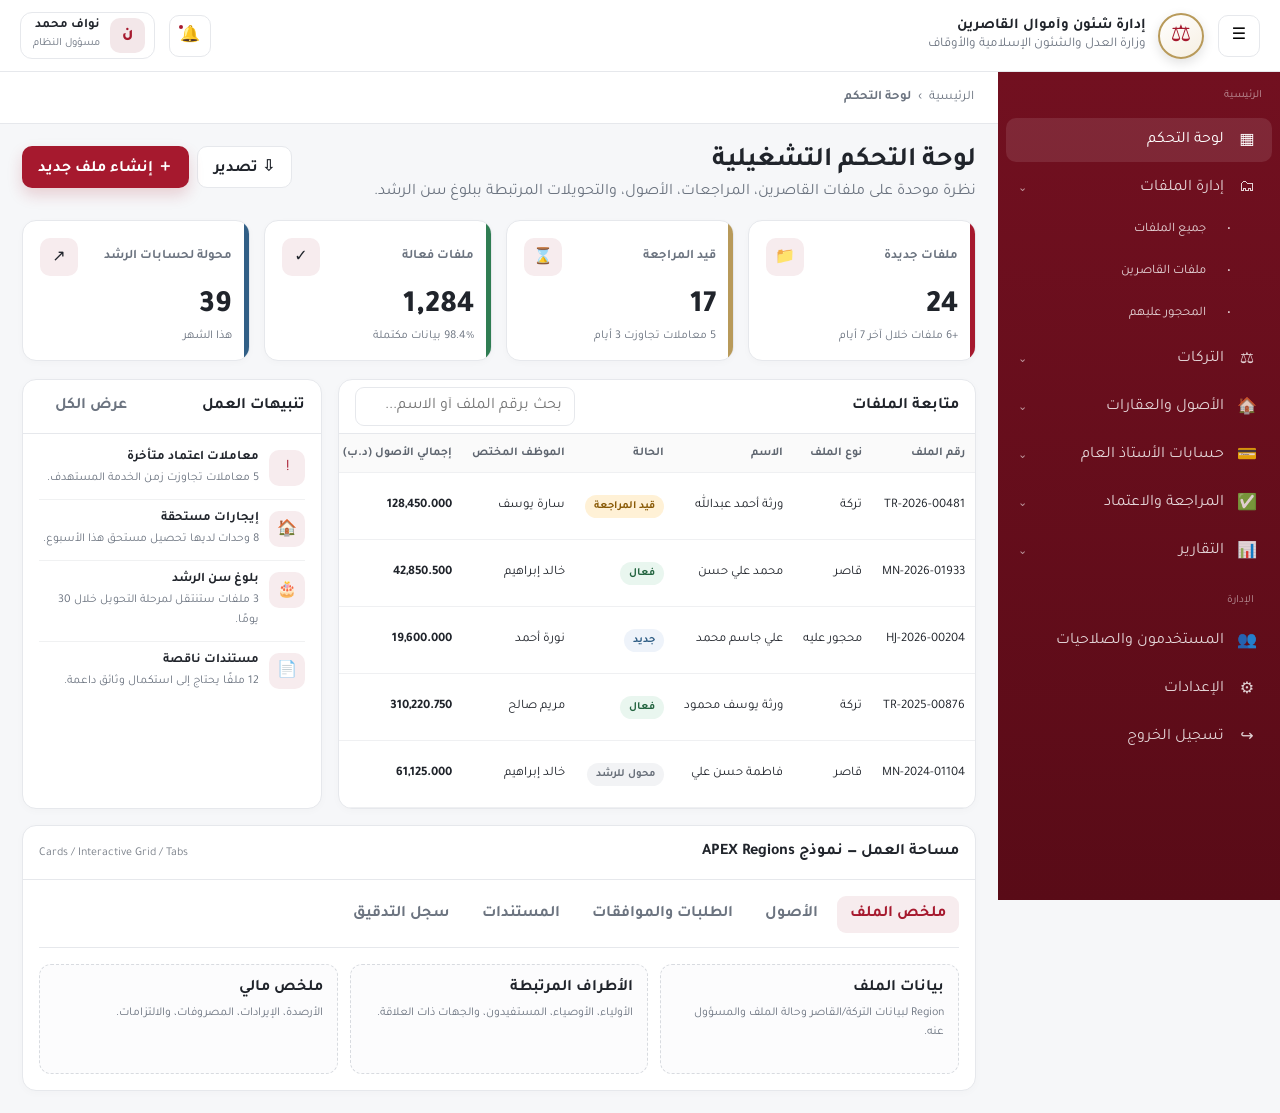
==== commit 619b91bf: "Add files via upload" ====
--- a/index.html
+++ b/index.html
@@ -3,349 +3,266 @@
 <head>
   <meta charset="utf-8" />
   <meta name="viewport" content="width=device-width,initial-scale=1" />
-  <meta name="theme-color" content="#7d1224" />
-  <title>نظام شئون وأموال القاصرين | البوابة الداخلية</title>
-  <link rel="preconnect" href="https://fonts.googleapis.com">
-  <link rel="preconnect" href="https://fonts.gstatic.com" crossorigin>
-  <link href="https://fonts.googleapis.com/css2?family=Tajawal:wght@400;500;600;700;800&display=swap" rel="stylesheet">
+  <title>لوحة التحكم | إدارة شئون وأموال القاصرين</title>
   <link rel="stylesheet" href="styles.css" />
 </head>
 <body>
-<div class="app-shell t-PageBody">
-  <header class="app-header t-Header">
+<div class="app-shell">
+  <header class="app-header">
     <div class="header-section">
       <button id="navToggle" class="icon-btn" aria-label="طي القائمة">☰</button>
       <div class="header-brand">
-        <div class="brand-seal" title="موضع الشعار الرسمي"><span>مملكة<br>البحرين</span></div>
-        <div class="brand-copy">
+        <div class="brand-mark" aria-label="موضع الشعار الرسمي"></div>
+        <div>
           <strong>إدارة شئون وأموال القاصرين</strong>
           <small>وزارة العدل والشئون الإسلامية والأوقاف</small>
         </div>
       </div>
     </div>
-    <div class="header-tools">
-      <div class="global-search-wrap">
-        <span>⌕</span>
-        <input id="globalSearch" type="search" placeholder="بحث سريع: ملف، شخص، رقم شخصي..." />
-        <kbd>Ctrl K</kbd>
-      </div>
-      <button id="notificationsBtn" class="icon-btn notification-button" aria-label="التنبيهات">🔔<span id="notificationCount" class="count-badge">6</span></button>
+    <div class="header-section">
+      <button id="notificationsBtn" class="icon-btn" aria-label="التنبيهات">🔔<span class="badge-dot"></span></button>
       <div class="user-chip">
         <div class="avatar">ن</div>
         <div><strong>نواف محمد</strong><small>مسؤول النظام</small></div>
-        <span class="chev">⌄</span>
       </div>
     </div>
   </header>
 
-  <aside id="sidebar" class="sidebar t-TreeNav" aria-label="القائمة الرئيسية">
+  <aside id="sidebar" class="sidebar" aria-label="القائمة الرئيسية">
+    <div class="nav-section-title">الرئيسية</div>
     <nav class="nav-tree">
-      <div class="nav-section-title">مساحة العمل</div>
-      <button class="nav-item active" data-view="dashboard" data-title="لوحة التحكم"><span class="nav-icon">▦</span><span class="nav-label">لوحة التحكم</span></button>
+      <button class="nav-item active" data-title="لوحة التحكم"><span class="nav-icon">▦</span><span class="nav-label">لوحة التحكم</span></button>
 
       <div class="nav-group open">
-        <button class="nav-parent"><span class="nav-icon">▤</span><span class="nav-label">مركز الملفات</span><span class="nav-caret">⌄</span></button>
-        <div class="nav-children">
-          <button class="nav-item nav-child" data-view="all" data-title="جميع الملفات"><span class="dot"></span><span class="nav-label">جميع الملفات</span><span class="nav-count" id="navAllCount">0</span></button>
-          <button class="nav-item nav-child" data-view="estate" data-title="ملفات التركات"><span class="dot"></span><span class="nav-label">التركات</span><span class="nav-count" id="navEstateCount">0</span></button>
-          <button class="nav-item nav-child" data-view="minor" data-title="ملفات القاصرين"><span class="dot"></span><span class="nav-label">القاصرون</span><span class="nav-count" id="navMinorCount">0</span></button>
-          <button class="nav-item nav-child" data-view="interdicted" data-title="ملفات المحجور عليهم"><span class="dot"></span><span class="nav-label">المحجور عليهم</span><span class="nav-count" id="navInterdictedCount">0</span></button>
-        </div>
-      </div>
-
-      <div class="nav-group">
-        <button class="nav-parent"><span class="nav-icon">✓</span><span class="nav-label">المراجعة والاعتماد</span><span class="nav-caret">⌄</span></button>
-        <div class="nav-children">
-          <button class="nav-item nav-child" data-view="review" data-title="صندوق المراجعة"><span class="dot"></span><span class="nav-label">صندوق المراجعة</span></button>
-          <button class="nav-item nav-child" data-view="approval" data-title="طلبات الاعتماد"><span class="dot"></span><span class="nav-label">طلبات الاعتماد</span></button>
-          <button class="nav-item nav-child" data-view="overdue" data-title="المعاملات المتأخرة"><span class="dot"></span><span class="nav-label">المعاملات المتأخرة</span></button>
-        </div>
-      </div>
-
-      <div class="nav-group">
-        <button class="nav-parent"><span class="nav-icon">⌂</span><span class="nav-label">الأصول والإيرادات</span><span class="nav-caret">⌄</span></button>
-        <div class="nav-children">
-          <button class="nav-item nav-child" data-view="assets" data-title="سجل الأصول"><span class="dot"></span><span class="nav-label">سجل الأصول</span></button>
-          <button class="nav-item nav-child" data-view="properties" data-title="العقارات والوحدات"><span class="dot"></span><span class="nav-label">العقارات والوحدات</span></button>
-          <button class="nav-item nav-child" data-view="collections" data-title="التحصيلات"><span class="dot"></span><span class="nav-label">التحصيلات</span></button>
-        </div>
-      </div>
-
-      <div class="nav-group">
-        <button class="nav-parent"><span class="nav-icon">◫</span><span class="nav-label">حسابات الأستاذ العام</span><span class="nav-caret">⌄</span></button>
-        <div class="nav-children">
-          <button class="nav-item nav-child" data-view="ledger" data-title="دليل الحسابات"><span class="dot"></span><span class="nav-label">دليل الحسابات</span></button>
-          <button class="nav-item nav-child" data-view="journals" data-title="القيود اليومية"><span class="dot"></span><span class="nav-label">القيود اليومية</span></button>
-          <button class="nav-item nav-child" data-view="reconciliation" data-title="المطابقة"><span class="dot"></span><span class="nav-label">المطابقة</span></button>
-        </div>
-      </div>
-
-      <div class="nav-group">
-        <button class="nav-parent"><span class="nav-icon">▥</span><span class="nav-label">التقارير والرقابة</span><span class="nav-caret">⌄</span></button>
-        <div class="nav-children">
-          <button class="nav-item nav-child" data-view="reports" data-title="التقارير التشغيلية"><span class="dot"></span><span class="nav-label">تشغيلية</span></button>
-          <button class="nav-item nav-child" data-view="financial-reports" data-title="التقارير المالية"><span class="dot"></span><span class="nav-label">مالية</span></button>
-          <button class="nav-item nav-child" data-view="control-reports" data-title="تقارير الرقابة"><span class="dot"></span><span class="nav-label">رقابية</span></button>
+        <button class="nav-parent"><span class="nav-icon">🗂</span><span class="nav-label">إدارة الملفات</span><span class="nav-caret">⌄</span></button>
+        <div class="nav-children">
+          <button class="nav-item nav-child" data-title="جميع الملفات"><span class="nav-icon">•</span><span class="nav-label">جميع الملفات</span></button>
+          <button class="nav-item nav-child" data-title="ملفات القاصرين"><span class="nav-icon">•</span><span class="nav-label">ملفات القاصرين</span></button>
+          <button class="nav-item nav-child" data-title="ملفات المحجور عليهم"><span class="nav-icon">•</span><span class="nav-label">المحجور عليهم</span></button>
+        </div>
+      </div>
+
+      <div class="nav-group">
+        <button class="nav-parent"><span class="nav-icon">⚖</span><span class="nav-label">التركات</span><span class="nav-caret">⌄</span></button>
+        <div class="nav-children">
+          <button class="nav-item nav-child" data-title="ملفات التركات"><span class="nav-icon">•</span><span class="nav-label">ملفات التركات</span></button>
+          <button class="nav-item nav-child" data-title="الورثة والأطراف"><span class="nav-icon">•</span><span class="nav-label">الورثة والأطراف</span></button>
+          <button class="nav-item nav-child" data-title="مستندات التركة"><span class="nav-icon">•</span><span class="nav-label">المستندات</span></button>
+        </div>
+      </div>
+
+      <div class="nav-group">
+        <button class="nav-parent"><span class="nav-icon">🏠</span><span class="nav-label">الأصول والعقارات</span><span class="nav-caret">⌄</span></button>
+        <div class="nav-children">
+          <button class="nav-item nav-child" data-title="العقارات"><span class="nav-icon">•</span><span class="nav-label">العقارات والوحدات</span></button>
+          <button class="nav-item nav-child" data-title="الإيجارات"><span class="nav-icon">•</span><span class="nav-label">عقود الإيجار</span></button>
+          <button class="nav-item nav-child" data-title="التحصيلات"><span class="nav-icon">•</span><span class="nav-label">التحصيلات</span></button>
+        </div>
+      </div>
+
+      <div class="nav-group">
+        <button class="nav-parent"><span class="nav-icon">💳</span><span class="nav-label">حسابات الأستاذ العام</span><span class="nav-caret">⌄</span></button>
+        <div class="nav-children">
+          <button class="nav-item nav-child" data-title="دليل الحسابات"><span class="nav-icon">•</span><span class="nav-label">دليل الحسابات</span></button>
+          <button class="nav-item nav-child" data-title="القيود اليومية"><span class="nav-icon">•</span><span class="nav-label">القيود اليومية</span></button>
+          <button class="nav-item nav-child" data-title="المطابقة"><span class="nav-icon">•</span><span class="nav-label">المطابقة</span></button>
+        </div>
+      </div>
+
+      <div class="nav-group">
+        <button class="nav-parent"><span class="nav-icon">✅</span><span class="nav-label">المراجعة والاعتماد</span><span class="nav-caret">⌄</span></button>
+        <div class="nav-children">
+          <button class="nav-item nav-child" data-title="صندوق المراجعة"><span class="nav-icon">•</span><span class="nav-label">صندوق المراجعة</span></button>
+          <button class="nav-item nav-child" data-title="طلبات الاعتماد"><span class="nav-icon">•</span><span class="nav-label">طلبات الاعتماد</span></button>
+          <button class="nav-item nav-child" data-title="المعاملات المتأخرة"><span class="nav-icon">•</span><span class="nav-label">المعاملات المتأخرة</span></button>
+        </div>
+      </div>
+
+      <div class="nav-group">
+        <button class="nav-parent"><span class="nav-icon">📊</span><span class="nav-label">التقارير</span><span class="nav-caret">⌄</span></button>
+        <div class="nav-children">
+          <button class="nav-item nav-child" data-title="التقارير التشغيلية"><span class="nav-icon">•</span><span class="nav-label">تقارير تشغيلية</span></button>
+          <button class="nav-item nav-child" data-title="التقارير المالية"><span class="nav-icon">•</span><span class="nav-label">تقارير مالية</span></button>
+          <button class="nav-item nav-child" data-title="تقارير الرقابة"><span class="nav-icon">•</span><span class="nav-label">تقارير الرقابة</span></button>
         </div>
       </div>
 
       <div class="nav-section-title">الإدارة</div>
-      <button class="nav-item" data-view="users" data-title="المستخدمون والصلاحيات"><span class="nav-icon">♙</span><span class="nav-label">المستخدمون والصلاحيات</span></button>
-      <button class="nav-item" data-view="settings" data-title="الإعدادات"><span class="nav-icon">⚙</span><span class="nav-label">الإعدادات</span></button>
+      <button class="nav-item" data-title="المستخدمون والصلاحيات"><span class="nav-icon">👥</span><span class="nav-label">المستخدمون والصلاحيات</span></button>
+      <button class="nav-item" data-title="الإعدادات"><span class="nav-icon">⚙</span><span class="nav-label">الإعدادات</span></button>
       <a class="nav-item" href="login.html"><span class="nav-icon">↪</span><span class="nav-label">تسجيل الخروج</span></a>
     </nav>
   </aside>
 
-  <main id="main" class="main t-Body-main">
-    <div class="breadcrumb-bar t-BreadcrumbRegion">
-      <div><span>الرئيسية</span><span>›</span><strong id="currentCrumb">لوحة التحكم</strong></div>
-      <div id="workingDate" class="working-date"></div>
+  <main id="main" class="main">
+    <div class="breadcrumb-bar">
+      <span>الرئيسية</span><span>›</span><strong id="currentCrumb">لوحة التحكم</strong>
     </div>
 
     <div class="content">
       <section class="page-heading">
         <div>
-          <div class="eyebrow">المركز التشغيلي الداخلي</div>
-          <h1 id="pageTitle">لوحة التحكم التشغيلية</h1>
-          <p id="pageSubtitle">إدارة موحدة للتركات، أموال القاصرين، والمحجور عليهم مع متابعة الأصول والموافقات.</p>
+          <h1>لوحة التحكم التشغيلية</h1>
+          <p>نظرة موحدة على ملفات القاصرين، المراجعات، الأصول، والتحويلات المرتبطة ببلوغ سن الرشد.</p>
         </div>
         <div class="actions">
           <button id="exportBtn" class="btn btn-secondary">⇩ تصدير</button>
-          <button id="newFileBtn" class="btn btn-primary">＋ فتح ملف جديد</button>
-        </div>
-      </section>
-
-      <section id="dashboardSection">
-        <div class="kpi-grid" aria-label="المؤشرات الرئيسية">
-          <article class="kpi-card maroon" data-status-filter="new"><div class="kpi-top"><span>ملفات جديدة</span><span class="kpi-symbol">＋</span></div><div id="kpiNew" class="kpi-value">0</div><div class="kpi-foot">تحتاج بدء المعالجة</div></article>
-          <article class="kpi-card gold" data-status-filter="review"><div class="kpi-top"><span>قيد المراجعة</span><span class="kpi-symbol">◷</span></div><div id="kpiReview" class="kpi-value">0</div><div class="kpi-foot">تشمل المراجعة والاعتماد</div></article>
-          <article class="kpi-card green" data-status-filter="active"><div class="kpi-top"><span>ملفات فعالة</span><span class="kpi-symbol">✓</span></div><div id="kpiActive" class="kpi-value">0</div><div class="kpi-foot">تحت الإدارة والمتابعة</div></article>
-          <article class="kpi-card blue" data-status-filter="maturity"><div class="kpi-top"><span>تحويل للرشد</span><span class="kpi-symbol">↗</span></div><div id="kpiMaturity" class="kpi-value">0</div><div class="kpi-foot">ملفات في مسار التسليم</div></article>
-          <article class="kpi-card slate"><div class="kpi-top"><span>إجمالي الأصول</span><span class="kpi-symbol">د.ب</span></div><div id="kpiAssets" class="kpi-value compact">0</div><div class="kpi-foot">القيمة المسجلة لجميع الملفات</div></article>
-        </div>
-
-        <div class="dashboard-grid">
-          <section class="region t-Region distribution-region">
-            <div class="region-header"><div><h2>توزيع الملفات</h2><p>حسب نوع الملف</p></div><button class="text-btn" data-view-jump="all">عرض الجميع</button></div>
-            <div id="typeDistribution" class="distribution-list"></div>
-          </section>
-          <section class="region t-Region queue-region">
-            <div class="region-header"><div><h2>أولوية العمل اليوم</h2><p>مؤشرات تستدعي المتابعة</p></div></div>
-            <div class="priority-list">
-              <button class="priority-item" data-quick-filter="overdue"><span class="priority-icon danger">!</span><div><strong id="overdueCount">0 معاملات متأخرة</strong><small>تجاوزت مدة المعالجة المستهدفة</small></div><span>←</span></button>
-              <button class="priority-item" data-quick-filter="missing"><span class="priority-icon warning">◫</span><div><strong id="missingCount">0 ملفات ناقصة</strong><small>مستندات أو بيانات رئيسية غير مكتملة</small></div><span>←</span></button>
-              <button class="priority-item" data-quick-filter="maturity"><span class="priority-icon info">↗</span><div><strong id="maturityCount">0 تحويلات للرشد</strong><small>تتطلب مراجعة وتسليم</small></div><span>←</span></button>
+          <button id="newFileBtn" class="btn btn-primary">＋ إنشاء ملف جديد</button>
+        </div>
+      </section>
+
+      <section class="kpi-grid" aria-label="المؤشرات الرئيسية">
+        <article class="kpi-card">
+          <div class="kpi-top"><span class="kpi-label">ملفات جديدة</span><span class="kpi-icon">📁</span></div>
+          <div class="kpi-value">24</div>
+          <div class="kpi-foot">+6 ملفات خلال آخر 7 أيام</div>
+        </article>
+        <article class="kpi-card gold">
+          <div class="kpi-top"><span class="kpi-label">قيد المراجعة</span><span class="kpi-icon">⌛</span></div>
+          <div class="kpi-value">17</div>
+          <div class="kpi-foot">5 معاملات تجاوزت 3 أيام</div>
+        </article>
+        <article class="kpi-card green">
+          <div class="kpi-top"><span class="kpi-label">ملفات فعالة</span><span class="kpi-icon">✓</span></div>
+          <div class="kpi-value">1,284</div>
+          <div class="kpi-foot">98.4% بيانات مكتملة</div>
+        </article>
+        <article class="kpi-card blue">
+          <div class="kpi-top"><span class="kpi-label">محولة لحسابات الرشد</span><span class="kpi-icon">↗</span></div>
+          <div class="kpi-value">39</div>
+          <div class="kpi-foot">هذا الشهر</div>
+        </article>
+      </section>
+
+      <section class="layout-grid">
+        <div class="region">
+          <div class="region-header">
+            <h2>متابعة الملفات</h2>
+            <div class="toolbar"><input id="searchInput" class="search" placeholder="بحث برقم الملف أو الاسم..." /></div>
+          </div>
+          <div class="table-wrap">
+            <table id="casesTable" aria-label="جدول الملفات">
+              <thead>
+                <tr><th>رقم الملف</th><th>نوع الملف</th><th>الاسم</th><th>الحالة</th><th>الموظف المختص</th><th>إجمالي الأصول (د.ب)</th><th>آخر إجراء</th><th>الإجراء</th></tr>
+              </thead>
+              <tbody>
+                <tr data-case="TR-2026-00481"><td>TR-2026-00481</td><td>تركة</td><td>ورثة أحمد عبدالله</td><td><span class="status review">قيد المراجعة</span></td><td>سارة يوسف</td><td class="amount">128,450.000</td><td>اليوم 10:42</td><td><button class="btn btn-secondary view-case">استعراض الملف</button></td></tr>
+                <tr data-case="MN-2026-01933"><td>MN-2026-01933</td><td>قاصر</td><td>محمد علي حسن</td><td><span class="status active">فعال</span></td><td>خالد إبراهيم</td><td class="amount">42,850.500</td><td>أمس 14:10</td><td><button class="btn btn-secondary view-case">استعراض الملف</button></td></tr>
+                <tr data-case="HJ-2026-00204"><td>HJ-2026-00204</td><td>محجور عليه</td><td>علي جاسم محمد</td><td><span class="status new">جديد</span></td><td>نورة أحمد</td><td class="amount">19,600.000</td><td>اليوم 09:15</td><td><button class="btn btn-secondary view-case">استعراض الملف</button></td></tr>
+                <tr data-case="TR-2025-00876"><td>TR-2025-00876</td><td>تركة</td><td>ورثة يوسف محمود</td><td><span class="status active">فعال</span></td><td>مريم صالح</td><td class="amount">310,220.750</td><td>07/08/2026</td><td><button class="btn btn-secondary view-case">استعراض الملف</button></td></tr>
+                <tr data-case="MN-2024-01104"><td>MN-2024-01104</td><td>قاصر</td><td>فاطمة حسن علي</td><td><span class="status closed">محول للرشد</span></td><td>خالد إبراهيم</td><td class="amount">61,125.000</td><td>05/08/2026</td><td><button class="btn btn-secondary view-case">استعراض الملف</button></td></tr>
+              </tbody>
+            </table>
+          </div>
+        </div>
+
+        <aside class="region">
+          <div class="region-header"><h2>تنبيهات العمل</h2><button class="btn btn-ghost">عرض الكل</button></div>
+          <div class="region-body">
+            <div class="activity-list">
+              <div class="activity"><div class="activity-icon">!</div><div><strong>معاملات اعتماد متأخرة</strong><p>5 معاملات تجاوزت زمن الخدمة المستهدف.</p></div></div>
+              <div class="activity"><div class="activity-icon">🏠</div><div><strong>إيجارات مستحقة</strong><p>8 وحدات لديها تحصيل مستحق هذا الأسبوع.</p></div></div>
+              <div class="activity"><div class="activity-icon">🎂</div><div><strong>بلوغ سن الرشد</strong><p>3 ملفات ستنتقل لمرحلة التحويل خلال 30 يومًا.</p></div></div>
+              <div class="activity"><div class="activity-icon">📄</div><div><strong>مستندات ناقصة</strong><p>12 ملفًا يحتاج إلى استكمال وثائق داعمة.</p></div></div>
             </div>
-          </section>
-        </div>
-      </section>
-
-      <section id="filesRegion" class="region t-Region files-region">
-        <div class="region-header files-header">
-          <div><h2 id="tableTitle">مركز الملفات</h2><p id="tableSubtitle">جميع أنواع الملفات ضمن سجل موحد</p></div>
-          <div class="toolbar">
-            <div class="segmented" id="typeChips">
-              <button class="chip active" data-type="all">الكل</button>
-              <button class="chip" data-type="estate">تركة</button>
-              <button class="chip" data-type="minor">قاصر</button>
-              <button class="chip" data-type="interdicted">محجور عليه</button>
+          </div>
+        </aside>
+      </section>
+
+      <section class="region" style="margin-top:16px;">
+        <div class="region-header"><h2>مساحة العمل — نموذج APEX Regions</h2><span style="font-size:12px;color:#7b818a">Cards / Interactive Grid / Tabs</span></div>
+        <div class="region-body" data-tabs>
+          <div class="tabs">
+            <button class="tab-btn active" data-tab="tab-overview">ملخص الملف</button>
+            <button class="tab-btn" data-tab="tab-assets">الأصول</button>
+            <button class="tab-btn" data-tab="tab-requests">الطلبات والموافقات</button>
+            <button class="tab-btn" data-tab="tab-docs">المستندات</button>
+            <button class="tab-btn" data-tab="tab-audit">سجل التدقيق</button>
+          </div>
+          <div id="tab-overview" class="tab-panel active">
+            <div class="placeholder-grid">
+              <div class="placeholder-card"><strong>بيانات الملف</strong><span>Region لبيانات التركة/القاصر وحالة الملف والمسؤول عنه.</span></div>
+              <div class="placeholder-card"><strong>الأطراف المرتبطة</strong><span>الأولياء، الأوصياء، المستفيدون، والجهات ذات العلاقة.</span></div>
+              <div class="placeholder-card"><strong>ملخص مالي</strong><span>الأرصدة، الإيرادات، المصروفات، والالتزامات.</span></div>
             </div>
           </div>
-        </div>
-        <div class="filter-bar">
-          <div class="filter-search"><span>⌕</span><input id="searchInput" type="search" placeholder="ابحث برقم الملف، الاسم، الرقم الشخصي أو الموظف..." /></div>
-          <select id="statusFilter"><option value="all">كل الحالات</option><option value="new">جديد</option><option value="review">قيد المراجعة</option><option value="active">فعال</option><option value="maturity">تحويل للرشد</option><option value="closed">مغلق</option></select>
-          <select id="officerFilter"><option value="all">كل الموظفين</option></select>
-          <button id="clearFilters" class="btn btn-ghost">مسح الفلاتر</button>
-          <div class="result-count"><strong id="resultCount">0</strong> ملف</div>
-        </div>
-        <div class="table-wrap a-IG">
-          <table id="casesTable" aria-label="جدول الملفات">
-            <thead><tr><th>رقم الملف</th><th>النوع</th><th>صاحب/موضوع الملف</th><th>الحالة</th><th>الموظف المختص</th><th>إجمالي الأصول</th><th>اكتمال الملف</th><th>آخر إجراء</th><th></th></tr></thead>
-            <tbody id="casesBody"></tbody>
-          </table>
-        </div>
-        <div id="emptyState" class="empty-state hidden"><div class="empty-icon">⌕</div><h3>لا توجد نتائج مطابقة</h3><p>غيّر معايير البحث أو أزل أحد الفلاتر.</p></div>
-      </section>
-
-      <section id="workspacePlaceholder" class="region t-Region hidden">
-        <div class="region-header"><div><h2 id="placeholderTitle">منطقة العمل</h2><p>نموذج أولي للواجهة المختارة</p></div></div>
-        <div class="placeholder-workspace" id="placeholderBody"></div>
+          <div id="tab-assets" class="tab-panel"><div class="placeholder-card"><strong>Interactive Grid Placeholder</strong><span>العقارات، الوحدات، الحسابات البنكية، والأصول الأخرى.</span></div></div>
+          <div id="tab-requests" class="tab-panel"><div class="placeholder-card"><strong>Approval Workflow Placeholder</strong><span>حالة الطلب، مستوى المراجعة، القرار، وسجل الإحالات.</span></div></div>
+          <div id="tab-docs" class="tab-panel"><div class="placeholder-card"><strong>Document Region Placeholder</strong><span>رفع وتصنيف المستندات مع حالة التحقق والإصدار.</span></div></div>
+          <div id="tab-audit" class="tab-panel"><div class="placeholder-card"><strong>Audit Trail Placeholder</strong><span>المستخدم، الوقت، الإجراء، والقيمة قبل وبعد التعديل.</span></div></div>
+        </div>
       </section>
     </div>
   </main>
 </div>
 
-<!-- Notification drawer -->
-<aside id="notificationDrawer" class="drawer" aria-hidden="true">
-  <div class="drawer-header"><div><span class="eyebrow">التنبيهات</span><h2>مركز التنبيهات</h2></div><button class="icon-btn" data-drawer-close>✕</button></div>
-  <div class="drawer-body">
-    <button class="notification-item unread"><span class="notification-icon danger">!</span><div><strong>ملف HJ-2026-00204 ناقص مستند قرار المحكمة</strong><small>منذ 35 دقيقة</small></div></button>
-    <button class="notification-item unread"><span class="notification-icon warning">◷</span><div><strong>طلب صرف RQ-2026-881 ينتظر المراجعة</strong><small>منذ ساعتين</small></div></button>
-    <button class="notification-item"><span class="notification-icon info">↗</span><div><strong>ملف قاصر يقترب من مسار تحويل الرشد</strong><small>أمس</small></div></button>
-  </div>
-  <div class="drawer-footer"><button id="markNotifications" class="btn btn-secondary full">تحديد الكل كمقروء</button></div>
-</aside>
-<div id="drawerBackdrop" class="drawer-backdrop"></div>
-
-<!-- NEW FILE WIZARD -->
 <div id="wizardModal" class="modal-shell" aria-hidden="true">
   <div class="modal-card wizard-card">
-    <div class="modal-header sticky">
-      <div><span class="eyebrow">معالج فتح ملف</span><h2 id="wizardTitle">فتح ملف جديد</h2><p id="wizardSubtitle">اختر نوع الملف ليتم تهيئة النموذج والإجراءات المطلوبة تلقائياً.</p></div>
-      <button class="icon-btn modal-close" data-close="wizardModal">✕</button>
-    </div>
-    <div class="wizard-progress"><div id="wizardProgressBar"></div></div>
-    <div class="wizard-steps" id="wizardSteps">
-      <button class="wizard-step active" data-step="0"><span>1</span><em>نوع الملف</em></button>
-      <button class="wizard-step" data-step="1"><span>2</span><em>المعلومات الرئيسية</em></button>
-      <button class="wizard-step" data-step="2"><span>3</span><em>الأطراف</em></button>
-      <button class="wizard-step" data-step="3"><span>4</span><em>الأصول</em></button>
-      <button class="wizard-step" data-step="4"><span>5</span><em>المستندات والمسار</em></button>
-      <button class="wizard-step" data-step="5"><span>6</span><em>المراجعة</em></button>
-    </div>
-
-    <form id="caseWizard" class="wizard-body" autocomplete="off">
+    <div class="modal-header"><div><span class="eyebrow">فتح تركة جديدة</span><h2>معالج إنشاء ملف التركة</h2></div><button class="icon-btn modal-close" data-close="wizardModal">✕</button></div>
+    <div class="wizard-steps">
+      <button class="wizard-step active" data-step="0"><span>1</span>المعلومات الرئيسية</button>
+      <button class="wizard-step" data-step="1"><span>2</span>الأطراف والورثة</button>
+      <button class="wizard-step" data-step="2"><span>3</span>الأصول والأموال</button>
+      <button class="wizard-step" data-step="3"><span>4</span>المستندات والتكليف</button>
+      <button class="wizard-step" data-step="4"><span>5</span>المراجعة والإنشاء</button>
+    </div>
+    <form id="estateWizard" class="wizard-body">
       <section class="wizard-panel active" data-panel="0">
-        <div class="section-title"><h3>ما نوع الملف المراد فتحه؟</h3><p>سيغيّر النظام الحقول والأطراف والمستندات المطلوبة حسب النوع.</p></div>
-        <div class="case-type-grid">
-          <label class="case-type-card selected"><input type="radio" name="caseType" value="estate" checked><span class="type-icon">⚖</span><div><strong>ملف تركة</strong><p>ملف رئيسي للمتوفى مع الورثة والقاصرين والأصول المشتركة.</p><small>TR</small></div><span class="checkmark">✓</span></label>
-          <label class="case-type-card"><input type="radio" name="caseType" value="minor"><span class="type-icon">◉</span><div><strong>ملف أموال قاصر</strong><p>ملف مستقل لإدارة مال قاصر أو أصول خاصة به خارج ملف تركة رئيسي.</p><small>MN</small></div><span class="checkmark">✓</span></label>
-          <label class="case-type-card"><input type="radio" name="caseType" value="interdicted"><span class="type-icon">§</span><div><strong>ملف محجور عليه</strong><p>إدارة أموال شخص بالغ خاضع لقرار حجر مع القيم والأصول.</p><small>HJ</small></div><span class="checkmark">✓</span></label>
-        </div>
-        <div id="typeHelp" class="info-banner"><strong>ملف التركة:</strong> سيتم إنشاء ملف رئيسي ويمكن ربط سجلات القاصرين المستفيدين به.</div>
-      </section>
-
+        <div class="section-title"><h3>بيانات التركة والمتوفى</h3><p>تستخدم هذه البيانات كأساس للملف الرئيسي.</p></div>
+        <div class="form-grid">
+          <div class="form-field"><label>نوع الملف *</label><select required><option>تركة</option></select></div>
+          <div class="form-field"><label>رقم هوية المتوفى *</label><input required placeholder="مثال: 880000000" /></div>
+          <div class="form-field span-2"><label>اسم المتوفى بالكامل *</label><input required placeholder="الاسم كما في المستند الرسمي" /></div>
+          <div class="form-field"><label>تاريخ الوفاة *</label><input type="date" required /></div>
+          <div class="form-field"><label>رقم شهادة الوفاة</label><input placeholder="رقم الشهادة" /></div>
+          <div class="form-field"><label>رقم القضية / الحصر</label><input placeholder="إن وجد" /></div>
+          <div class="form-field"><label>المحكمة المختصة</label><select><option>المحكمة الكبرى الشرعية</option><option>أخرى</option></select></div>
+          <div class="form-field span-2"><label>ملاحظات أولية</label><textarea placeholder="أي معلومات مهمة عند فتح الملف"></textarea></div>
+        </div>
+      </section>
       <section class="wizard-panel" data-panel="1">
-        <div class="section-title"><h3 id="primaryStepTitle">المعلومات الرئيسية للتركة</h3><p id="primaryStepHint">أدخل بيانات المتوفى والمرجع القضائي الأساسي.</p></div>
-        <div id="dynamicPrimaryFields" class="form-grid"></div>
-      </section>
-
+        <div class="section-title"><h3>الأطراف والورثة</h3><p>أضف القاصرين والورثة والأولياء والأوصياء والجهات المرتبطة.</p></div>
+        <div class="repeat-card"><div class="form-grid"><div class="form-field"><label>صفة الطرف *</label><select><option>قاصر / وارث</option><option>ولي</option><option>وصي</option><option>وارث بالغ</option><option>وكيل</option></select></div><div class="form-field"><label>الرقم الشخصي *</label><input placeholder="الرقم الشخصي" /></div><div class="form-field span-2"><label>الاسم الكامل *</label><input placeholder="اسم الطرف" /></div><div class="form-field"><label>تاريخ الميلاد</label><input type="date" /></div><div class="form-field"><label>نسبة الاستحقاق</label><input placeholder="مثال 25%" /></div></div></div>
+        <button type="button" class="btn btn-secondary" id="addParty">＋ إضافة طرف آخر</button>
+        <div id="partyList" class="mini-list"><div><strong>لم تتم إضافة أطراف إضافية بعد</strong><span>يمكن إضافة أكثر من وارث أو ولي داخل النموذج.</span></div></div>
+      </section>
       <section class="wizard-panel" data-panel="2">
-        <div class="section-title"><h3 id="partiesStepTitle">الأطراف والورثة</h3><p>أضف الأشخاص المرتبطين بالملف وصفة كل منهم.</p></div>
-        <div class="repeat-card add-record-card">
-          <div class="form-grid compact-grid">
-            <label class="form-field"><span>الاسم الكامل</span><input id="partyName" type="text" placeholder="الاسم الرباعي"></label>
-            <label class="form-field"><span>الصفة</span><select id="partyRole"></select></label>
-            <label class="form-field"><span>الرقم الشخصي</span><input id="partyId" inputmode="numeric" placeholder="CPR"></label>
-            <label class="form-field"><span id="partyExtraLabel">نسبة الاستحقاق %</span><input id="partyExtra" type="text" placeholder="مثال: 25"></label>
-          </div>
-          <button type="button" class="btn btn-secondary" id="addParty">＋ إضافة الطرف</button>
-        </div>
-        <div id="partyList" class="record-list"></div>
-      </section>
-
+        <div class="section-title"><h3>الأصول والأموال</h3><p>سجّل الأصول الأولية، ويمكن استكمال التفاصيل لاحقًا من ملف التركة.</p></div>
+        <div class="asset-choice"><button type="button" data-asset="عقار">🏠 عقار</button><button type="button" data-asset="حساب بنكي">🏦 حساب بنكي</button><button type="button" data-asset="نقد">💵 نقد</button><button type="button" data-asset="أسهم / استثمار">📈 أسهم / استثمار</button><button type="button" data-asset="مركبة">🚗 مركبة</button><button type="button" data-asset="أصل آخر">＋ أصل آخر</button></div>
+        <div id="assetList" class="mini-list"><div><strong>لا توجد أصول مسجلة</strong><span>اختر نوع الأصل لإضافته إلى التركة.</span></div></div>
+      </section>
       <section class="wizard-panel" data-panel="3">
-        <div class="section-title"><h3>الأصول والأموال</h3><p>أضف الأصول المعلومة حالياً. يمكن استكمال التقييم والمطابقة لاحقاً.</p></div>
-        <div class="asset-picker">
-          <button type="button" data-asset="عقار" data-icon="⌂"><span>⌂</span>عقار</button>
-          <button type="button" data-asset="حساب بنكي" data-icon="▣"><span>▣</span>حساب بنكي</button>
-          <button type="button" data-asset="استثمار / أسهم" data-icon="↗"><span>↗</span>استثمار / أسهم</button>
-          <button type="button" data-asset="مركبة" data-icon="◇"><span>◇</span>مركبة</button>
-          <button type="button" data-asset="نقد" data-icon="د.ب"><span>د.ب</span>نقد</button>
-          <button type="button" data-asset="أصل آخر" data-icon="＋"><span>＋</span>أصل آخر</button>
-        </div>
-        <div id="assetEditor" class="inline-editor hidden">
-          <div class="inline-editor-head"><strong id="assetEditorTitle">إضافة أصل</strong><button type="button" class="text-btn" id="cancelAsset">إلغاء</button></div>
-          <div class="form-grid compact-grid">
-            <label class="form-field"><span>وصف الأصل</span><input id="assetDescription" type="text" placeholder="مثال: عقار 1842 - مدينة حمد"></label>
-            <label class="form-field"><span>القيمة التقديرية (د.ب)</span><input id="assetValue" type="number" min="0" step="0.001" placeholder="0.000"></label>
-            <label class="form-field"><span>حالة التحقق</span><select id="assetStatus"><option>قيد التحقق</option><option>موثق</option><option>مطابق</option><option>قيد التقييم</option></select></label>
-            <label class="form-field"><span>مرجع / رقم</span><input id="assetReference" type="text" placeholder="حساب، سند، لوحة..."></label>
-          </div>
-          <button type="button" class="btn btn-primary" id="saveAsset">حفظ الأصل</button>
-        </div>
-        <div id="assetList" class="record-list asset-records"></div>
-        <div class="asset-total"><span>إجمالي القيمة المسجلة</span><strong id="wizardAssetTotal">0.000 د.ب</strong></div>
-      </section>
-
+        <div class="section-title"><h3>المستندات والتكليف</h3><p>حدد المستندات الأساسية والموظف المسؤول عن متابعة الملف.</p></div>
+        <div class="check-grid"><label><input type="checkbox" checked> شهادة الوفاة</label><label><input type="checkbox"> الفريضة الشرعية</label><label><input type="checkbox"> حكم / قرار المحكمة</label><label><input type="checkbox"> إثباتات الهوية</label><label><input type="checkbox"> مستندات الملكية</label><label><input type="checkbox"> كشوف الحسابات</label></div>
+        <div class="form-grid top-gap"><div class="form-field"><label>الموظف المختص *</label><select required><option>سارة يوسف</option><option>خالد إبراهيم</option><option>مريم صالح</option></select></div><div class="form-field"><label>أولوية الملف</label><select><option>عادية</option><option>عالية</option><option>عاجلة</option></select></div><div class="form-field span-2"><label>ملاحظات التكليف</label><textarea placeholder="تعليمات المتابعة"></textarea></div></div>
+      </section>
       <section class="wizard-panel" data-panel="4">
-        <div class="section-title"><h3>المستندات والتكليف ومسار المراجعة</h3><p>حدد المستندات المتوفرة وموظف الملف ومسار البداية.</p></div>
-        <div class="two-column-layout">
-          <div>
-            <h4 class="mini-heading">قائمة المستندات</h4>
-            <div id="documentsChecklist" class="document-checklist"></div>
-          </div>
-          <div>
-            <h4 class="mini-heading">التكليف</h4>
-            <div class="form-stack">
-              <label class="form-field"><span>الموظف المختص</span><select id="wizardOfficer"><option>سارة يوسف</option><option>خالد إبراهيم</option><option>نورة أحمد</option><option>مريم صالح</option><option>أحمد سلمان</option></select></label>
-              <label class="form-field"><span>أولوية الملف</span><select id="wizardPriority"><option value="normal">عادية</option><option value="high">عالية</option><option value="urgent">عاجلة</option></select></label>
-              <label class="form-field"><span>حالة البداية</span><select id="wizardInitialStatus"><option value="new">جديد</option><option value="review">قيد المراجعة</option><option value="active">فعال</option></select></label>
-              <label class="form-field"><span>ملاحظات داخلية</span><textarea id="wizardNotes" placeholder="ملاحظة للموظف أو فريق المراجعة..."></textarea></label>
-            </div>
-          </div>
-        </div>
-      </section>
-
-      <section class="wizard-panel" data-panel="5">
-        <div class="section-title"><h3>مراجعة الملف قبل الإنشاء</h3><p>راجع الملخص ثم أنشئ الملف. جميع البيانات تجريبية داخل النموذج الأولي.</p></div>
-        <div id="wizardReview" class="review-layout"></div>
+        <div class="section-title"><h3>مراجعة قبل إنشاء الملف</h3><p>سيتم إنشاء رقم ملف تلقائي وحفظه بحالة «جديد / تحت استكمال البيانات».</p></div>
+        <div class="review-grid"><div><span>نوع الملف</span><strong>تركة</strong></div><div><span>الحالة الأولية</span><strong>جديد</strong></div><div><span>مسار المراجعة</span><strong>مطابقة ← مراجعة ← تفعيل</strong></div><div><span>سجل التدقيق</span><strong>مفعّل تلقائيًا</strong></div></div>
+        <div class="notice-box">بعد الإنشاء يمكن فتح الملف مباشرة لاستكمال بيانات كل قاصر وربط الحسابات والعقارات والعقود والمستندات التفصيلية.</div>
       </section>
     </form>
-    <div class="wizard-footer sticky-footer">
-      <button type="button" class="btn btn-secondary" id="wizardPrev">السابق</button>
-      <div class="wizard-step-counter"><span id="stepCounter">1</span> / 6</div>
-      <div class="footer-actions"><button type="button" class="btn btn-ghost modal-close" data-close="wizardModal">إلغاء</button><button type="button" class="btn btn-primary" id="wizardNext">التالي</button><button type="button" class="btn btn-primary hidden" id="wizardCreate">إنشاء الملف</button></div>
-    </div>
+    <div class="wizard-footer"><button type="button" class="btn btn-secondary" id="wizardPrev">السابق</button><div class="footer-actions"><button type="button" class="btn btn-ghost modal-close" data-close="wizardModal">إلغاء</button><button type="button" class="btn btn-primary" id="wizardNext">التالي</button><button type="button" class="btn btn-primary hidden" id="wizardCreate">إنشاء ملف التركة</button></div></div>
   </div>
 </div>
 
-<!-- CASE DETAILS -->
 <div id="caseModal" class="modal-shell" aria-hidden="true">
   <div class="modal-card case-card">
-    <div class="case-hero">
-      <div class="case-hero-top">
-        <div class="case-heading"><div id="caseTypeBadge" class="type-badge"></div><div><span id="caseIdLabel" class="eyebrow"></span><h2 id="caseTitle"></h2><p id="caseMeta"></p></div></div>
-        <button class="icon-btn inverse modal-close" data-close="caseModal">✕</button>
-      </div>
-      <div id="caseSummary" class="case-summary"></div>
-      <div class="case-actions">
-        <button class="btn light" id="caseAddAction">＋ إضافة إجراء</button>
-        <button class="btn light" id="caseCreateRequest">إنشاء طلب</button>
-        <button class="btn light" id="caseChangeStatus">تغيير الحالة</button>
-        <button class="btn light" id="caseAssign">تغيير الموظف</button>
-        <button class="btn light" id="casePrint">طباعة الملخص</button>
-      </div>
-    </div>
-    <div class="case-body" data-tabs>
-      <div class="case-side-panel">
-        <div class="side-progress"><div class="progress-circle"><strong id="caseCompletion">0%</strong><span>اكتمال الملف</span></div></div>
-        <div class="side-section"><h4>بيانات سريعة</h4><div id="quickFacts" class="quick-facts"></div></div>
-        <div class="side-section"><h4>الملفات المرتبطة</h4><div id="relatedCases" class="related-list"></div></div>
-      </div>
-      <div class="case-main-panel">
-        <div class="tabs case-tabs">
-          <button class="tab-btn active" data-tab="detailOverview">نظرة عامة</button>
-          <button class="tab-btn" data-tab="detailParties">الأطراف</button>
-          <button class="tab-btn" data-tab="detailAssets">الأصول والعقارات</button>
-          <button class="tab-btn" data-tab="detailFinance">الحسابات والحركات</button>
-          <button class="tab-btn" data-tab="detailRequests">الطلبات والموافقات</button>
-          <button class="tab-btn" data-tab="detailDocs">المستندات</button>
-          <button class="tab-btn" data-tab="detailAudit">سجل التدقيق</button>
-        </div>
-        <section id="detailOverview" class="tab-panel active"></section>
-        <section id="detailParties" class="tab-panel"></section>
-        <section id="detailAssets" class="tab-panel"></section>
-        <section id="detailFinance" class="tab-panel"></section>
-        <section id="detailRequests" class="tab-panel"></section>
-        <section id="detailDocs" class="tab-panel"></section>
-        <section id="detailAudit" class="tab-panel"></section>
-      </div>
+    <div class="modal-header case-head"><div><span class="eyebrow">ملف متكامل</span><h2 id="caseTitle">ملف التركة</h2><div id="caseMeta" class="case-meta"></div></div><div class="actions"><button class="btn btn-secondary">طباعة ملخص</button><button class="btn btn-primary">إجراء جديد</button><button class="icon-btn modal-close" data-close="caseModal">✕</button></div></div>
+    <div class="case-summary" id="caseSummary"></div>
+    <div class="case-tabs" data-tabs>
+      <div class="tabs sticky-tabs"><button class="tab-btn active" data-tab="detail-overview">البيانات الرئيسية</button><button class="tab-btn" data-tab="detail-parties">الأطراف</button><button class="tab-btn" data-tab="detail-assets">الأصول والعقارات</button><button class="tab-btn" data-tab="detail-finance">الحسابات والحركات</button><button class="tab-btn" data-tab="detail-requests">الطلبات والموافقات</button><button class="tab-btn" data-tab="detail-docs">المستندات</button><button class="tab-btn" data-tab="detail-audit">سجل الإجراءات</button></div>
+      <div id="detail-overview" class="tab-panel active"><div id="detailOverview"></div></div>
+      <div id="detail-parties" class="tab-panel"><div id="detailParties"></div></div>
+      <div id="detail-assets" class="tab-panel"><div id="detailAssets"></div></div>
+      <div id="detail-finance" class="tab-panel"><div id="detailFinance"></div></div>
+      <div id="detail-requests" class="tab-panel"><div id="detailRequests"></div></div>
+      <div id="detail-docs" class="tab-panel"><div id="detailDocs"></div></div>
+      <div id="detail-audit" class="tab-panel"><div id="detailAudit"></div></div>
     </div>
   </div>
 </div>
-
-<!-- Generic action modal -->
-<div id="actionModal" class="modal-shell small-modal" aria-hidden="true">
-  <div class="modal-card action-card">
-    <div class="modal-header"><div><span class="eyebrow">إجراء على الملف</span><h2 id="actionTitle">إضافة إجراء</h2></div><button class="icon-btn modal-close" data-close="actionModal">✕</button></div>
-    <div id="actionBody" class="action-body"></div>
-    <div class="action-footer"><button class="btn btn-ghost modal-close" data-close="actionModal">إلغاء</button><button class="btn btn-primary" id="actionConfirm">حفظ</button></div>
-  </div>
-</div>
-
-<div id="toast" class="toast" role="status"></div>
+<div id="toast" class="toast"></div>
 <script src="app.js"></script>
 </body>
 </html>
--- a/styles.css
+++ b/styles.css
@@ -1,41 +1,274 @@
-:root{
-  --bh-maroon:#A6192E;--bh-dark:#741020;--bh-deep:#550b17;--gold:#B99650;--gold-soft:#f5efe2;
-  --bg:#f5f6f8;--surface:#fff;--surface-2:#fafafb;--text:#20242b;--muted:#6f7680;--line:#e3e6ea;
-  --success:#2d7d55;--success-soft:#e9f6ef;--warning:#a46b12;--warning-soft:#fff3dc;--danger:#b33644;--danger-soft:#fdecef;
-  --info:#356f9d;--info-soft:#edf4fa;--shadow:0 14px 40px rgba(31,36,43,.09);--radius:14px;
-  --header-h:72px;--sidebar-w:270px;--sidebar-collapsed-w:74px;
-}
-*{box-sizing:border-box}html{scroll-behavior:smooth}body{margin:0;font-family:'Tajawal',Arial,sans-serif;background:var(--bg);color:var(--text)}button,input,select,textarea{font:inherit}button{color:inherit}a{text-decoration:none;color:inherit}.hidden{display:none!important}.full{width:100%}
+@import url('https://fonts.googleapis.com/css2?family=Tajawal:wght@400;500;600;700;800&display=swap');
+
+:root {
+  --bh-maroon: #A6192E;
+  --bh-maroon-dark: #6f1020;
+  --bh-maroon-deeper: #510b17;
+  --gold: #b89a5a;
+  --gold-soft: #e8ddc3;
+  --ink: #20242b;
+  --muted: #6c7480;
+  --line: #e6e8ec;
+  --surface: #ffffff;
+  --surface-soft: #f6f7f9;
+  --surface-warm: #fbf9f5;
+  --success: #2f7d53;
+  --warning: #a16a10;
+  --danger: #b52b3f;
+  --info: #315f86;
+  --sidebar-w: 282px;
+  --sidebar-collapsed-w: 82px;
+  --header-h: 72px;
+  --shadow: 0 8px 24px rgba(28, 30, 35, 0.08);
+  --radius: 14px;
+}
+
+* { box-sizing: border-box; }
+html { scroll-behavior: smooth; }
+body {
+  margin: 0;
+  font-family: 'Tajawal', system-ui, sans-serif;
+  color: var(--ink);
+  background: var(--surface-soft);
+  direction: rtl;
+}
+button, input, select, textarea { font: inherit; }
+a { color: inherit; text-decoration: none; }
+
+/* Shared branding */
+.brand-mark {
+  width: 46px;
+  height: 46px;
+  border-radius: 50%;
+  background: linear-gradient(145deg, #fff 0%, #f6efe2 100%);
+  border: 2px solid var(--gold);
+  display: grid;
+  place-items: center;
+  color: var(--bh-maroon);
+  font-weight: 800;
+  box-shadow: 0 4px 12px rgba(0,0,0,.12);
+  flex: 0 0 auto;
+}
+.brand-mark::before { content: '⚖'; font-size: 23px; }
+.brand-text strong { display:block; font-size: 15px; line-height:1.25; }
+.brand-text span { display:block; font-size: 12px; color: var(--muted); margin-top: 3px; }
+
+.btn {
+  border: 0;
+  min-height: 42px;
+  padding: 0 16px;
+  border-radius: 10px;
+  cursor: pointer;
+  display: inline-flex;
+  align-items: center;
+  justify-content: center;
+  gap: 8px;
+  transition: .2s ease;
+  font-weight: 700;
+}
+.btn:hover { transform: translateY(-1px); }
+.btn-primary { color:#fff; background: var(--bh-maroon); box-shadow: 0 7px 15px rgba(166,25,46,.18); }
+.btn-primary:hover { background: var(--bh-maroon-dark); }
+.btn-secondary { background:#fff; border:1px solid var(--line); color:var(--ink); }
+.btn-ghost { background:transparent; color:var(--muted); }
+.btn-gold { background: var(--gold); color:#fff; }
+
+.form-field { display:flex; flex-direction:column; gap:7px; }
+.form-field label { font-size:13px; color:#3d434d; font-weight:700; }
+.form-field input,
+.form-field select {
+  height: 45px;
+  border:1px solid #d9dde3;
+  border-radius: 10px;
+  padding: 0 12px;
+  outline:none;
+  background:#fff;
+  transition:.2s;
+}
+.form-field input:focus,
+.form-field select:focus { border-color: var(--bh-maroon); box-shadow: 0 0 0 3px rgba(166,25,46,.08); }
 
 /* Login */
-.login-page{min-height:100vh;display:grid;grid-template-columns:1.06fr .94fr;background:#fff}.login-visual{position:relative;padding:64px;display:flex;flex-direction:column;justify-content:space-between;color:#fff;overflow:hidden;background:radial-gradient(circle at 10% 20%,rgba(185,150,80,.24),transparent 30%),linear-gradient(145deg,#6b0d1d,#94172b 58%,#550b17)}.login-visual:after{content:'';position:absolute;width:520px;height:520px;border:1px solid rgba(255,255,255,.08);border-radius:50%;left:-170px;bottom:-210px;box-shadow:0 0 0 70px rgba(255,255,255,.025),0 0 0 140px rgba(255,255,255,.02)}.login-brand,.login-hero,.login-meta{position:relative;z-index:1}.login-brand{display:flex;align-items:center;gap:14px}.login-hero h1{font-size:clamp(34px,4vw,56px);line-height:1.25;margin:0 0 16px}.login-hero p{max-width:620px;line-height:1.9;color:rgba(255,255,255,.78);font-size:17px}.login-meta{display:flex;gap:10px;flex-wrap:wrap}.login-meta span{padding:9px 13px;border:1px solid rgba(255,255,255,.18);border-radius:999px;background:rgba(255,255,255,.06);font-size:13px}.login-panel-wrap{display:grid;place-items:center;padding:42px}.login-panel{width:min(510px,100%);border:1px solid var(--line);border-radius:22px;padding:34px;box-shadow:var(--shadow)}.login-panel h2{margin:0 0 6px}.login-panel>p{color:var(--muted);margin:0 0 24px}.ekey-box{border:1px solid #ead9dc;background:#fff9fa;border-radius:14px;padding:18px}.ekey-btn{width:100%;min-height:54px;border:0;border-radius:11px;background:linear-gradient(90deg,#7c0e20,#b11e36);color:#fff;font-weight:800;cursor:pointer}.helper{font-size:12px;color:var(--muted);line-height:1.6}.divider{display:flex;align-items:center;gap:10px;color:#9298a2;font-size:12px;margin:20px 0}.divider:before,.divider:after{content:'';height:1px;background:var(--line);flex:1}.login-form{display:grid;gap:14px}.login-actions{display:flex;justify-content:space-between;align-items:center}.login-footer{margin-top:22px;padding-top:18px;border-top:1px solid var(--line);text-align:center;color:#858b94;font-size:12px}
-
-/* Brand + shell */
-.brand-seal{width:46px;height:46px;border:1px solid rgba(166,25,46,.25);border-radius:50%;display:grid;place-items:center;background:linear-gradient(135deg,#fff,#f8edef);color:var(--bh-maroon);font-size:8px;text-align:center;font-weight:800;line-height:1.15;box-shadow:inset 0 0 0 4px #fff}.brand-seal.large{width:58px;height:58px;color:#fff;background:transparent;border-color:rgba(255,255,255,.32);box-shadow:inset 0 0 0 4px rgba(255,255,255,.07)}
-.app-header{position:fixed;inset:0 0 auto 0;height:var(--header-h);z-index:50;background:#fff;border-bottom:1px solid var(--line);display:flex;align-items:center;justify-content:space-between;padding:0 20px}.header-section,.header-tools,.header-brand,.user-chip{display:flex;align-items:center}.header-section{gap:14px}.header-brand{gap:12px}.brand-copy strong{display:block;font-size:15px}.brand-copy small{color:var(--muted);font-size:11px}.header-tools{gap:10px}.icon-btn{width:42px;height:42px;border-radius:10px;border:1px solid var(--line);background:#fff;cursor:pointer;display:grid;place-items:center}.icon-btn:hover{background:#fafafa}.icon-btn.inverse{background:rgba(255,255,255,.1);border-color:rgba(255,255,255,.18);color:#fff}.global-search-wrap{height:42px;width:min(370px,28vw);display:flex;align-items:center;gap:8px;border:1px solid var(--line);background:#fafafb;border-radius:10px;padding:0 10px;color:var(--muted)}.global-search-wrap input{border:0;outline:0;background:transparent;min-width:0;flex:1}.global-search-wrap kbd{border:1px solid #d9dde2;background:#fff;border-radius:6px;padding:2px 6px;font-size:10px;color:#878d96}.notification-button{position:relative}.count-badge{position:absolute;top:-5px;left:-5px;min-width:20px;height:20px;padding:0 5px;border-radius:999px;background:var(--bh-maroon);color:#fff;border:2px solid #fff;font-size:10px;display:grid;place-items:center}.user-chip{gap:9px;padding:5px 9px;border:1px solid var(--line);border-radius:11px}.avatar{width:34px;height:34px;border-radius:9px;background:#f5e9eb;color:var(--bh-maroon);display:grid;place-items:center;font-weight:800}.user-chip strong{display:block;font-size:12px}.user-chip small{display:block;font-size:10px;color:var(--muted)}.chev{color:#8e949c}
-.sidebar{position:fixed;top:var(--header-h);right:0;bottom:0;width:var(--sidebar-w);z-index:40;overflow:auto;background:linear-gradient(180deg,#741020,#570b17 70%,#480812);color:#fff;transition:.25s ease}.sidebar.collapsed{width:var(--sidebar-collapsed-w)}.nav-tree{padding:10px;display:grid;gap:4px}.nav-section-title{font-size:10px;color:rgba(255,255,255,.47);padding:15px 11px 7px}.nav-item,.nav-parent{width:100%;min-height:43px;border:0;border-radius:10px;background:transparent;color:rgba(255,255,255,.82);display:flex;align-items:center;gap:10px;padding:0 11px;cursor:pointer;text-align:right}.nav-item:hover,.nav-parent:hover,.nav-item.active{background:rgba(255,255,255,.10);color:#fff}.nav-icon{width:26px;text-align:center;font-size:17px;flex:0 0 auto}.nav-label{flex:1;white-space:nowrap}.nav-caret{font-size:11px}.nav-count{background:rgba(255,255,255,.11);padding:2px 7px;border-radius:999px;font-size:10px}.nav-children{display:none;padding-right:18px}.nav-group.open .nav-children{display:grid;gap:2px}.nav-child{min-height:37px;font-size:12px}.dot{width:5px;height:5px;border-radius:50%;background:currentColor;opacity:.65}.sidebar.collapsed .nav-label,.sidebar.collapsed .nav-caret,.sidebar.collapsed .nav-section-title,.sidebar.collapsed .nav-count,.sidebar.collapsed .nav-children{display:none!important}.sidebar.collapsed .nav-item,.sidebar.collapsed .nav-parent{justify-content:center;padding:0}.main{margin-right:var(--sidebar-w);padding-top:var(--header-h);transition:.25s ease;min-height:100vh}.main.expanded{margin-right:var(--sidebar-collapsed-w)}.breadcrumb-bar{height:50px;padding:0 24px;background:#fff;border-bottom:1px solid var(--line);display:flex;align-items:center;justify-content:space-between;color:var(--muted);font-size:12px}.breadcrumb-bar>div{display:flex;align-items:center;gap:7px}.working-date{font-size:11px}.content{padding:22px;max-width:1800px;margin:auto}.page-heading{display:flex;justify-content:space-between;align-items:flex-start;gap:20px;margin-bottom:18px}.page-heading h1{font-size:27px;margin:2px 0 5px}.page-heading p{margin:0;color:var(--muted)}.eyebrow{font-size:10px;letter-spacing:.04em;color:var(--bh-maroon);font-weight:800}.actions,.toolbar,.footer-actions{display:flex;align-items:center;gap:8px;flex-wrap:wrap}
-.btn{min-height:40px;border-radius:9px;border:1px solid transparent;padding:0 14px;display:inline-flex;align-items:center;justify-content:center;gap:6px;font-weight:700;cursor:pointer}.btn-primary{background:var(--bh-maroon);color:#fff}.btn-primary:hover{background:#8c1427}.btn-secondary{background:#fff;border-color:#d9dde2;color:#333}.btn-secondary:hover{border-color:#b8bdc5;background:#fafafa}.btn-ghost{background:transparent;border-color:transparent;color:var(--muted)}.btn.light{background:rgba(255,255,255,.1);border-color:rgba(255,255,255,.2);color:#fff}.text-btn{border:0;background:transparent;color:var(--bh-maroon);font-weight:700;cursor:pointer;font-size:12px}
-
-/* Dashboard */
-.kpi-grid{display:grid;grid-template-columns:repeat(5,minmax(0,1fr));gap:12px;margin-bottom:16px}.kpi-card{position:relative;background:#fff;border:1px solid var(--line);border-radius:var(--radius);padding:16px;overflow:hidden;cursor:pointer;transition:.18s}.kpi-card:hover{transform:translateY(-2px);box-shadow:0 7px 20px rgba(31,36,43,.06)}.kpi-card:before{content:'';position:absolute;right:0;top:0;bottom:0;width:4px;background:var(--bh-maroon)}.kpi-card.gold:before{background:var(--gold)}.kpi-card.green:before{background:var(--success)}.kpi-card.blue:before{background:var(--info)}.kpi-card.slate:before{background:#65717e}.kpi-top{display:flex;justify-content:space-between;align-items:center;color:var(--muted);font-size:12px;font-weight:700}.kpi-symbol{width:34px;height:34px;border-radius:9px;background:#f7ecee;display:grid;place-items:center;color:var(--bh-maroon);font-size:11px}.gold .kpi-symbol{background:var(--gold-soft);color:#84631e}.green .kpi-symbol{background:var(--success-soft);color:var(--success)}.blue .kpi-symbol{background:var(--info-soft);color:var(--info)}.slate .kpi-symbol{background:#edf0f3;color:#65717e}.kpi-value{font-size:30px;font-weight:800;margin:11px 0 3px}.kpi-value.compact{font-size:21px}.kpi-foot{font-size:11px;color:var(--muted)}.dashboard-grid{display:grid;grid-template-columns:1.2fr .8fr;gap:14px;margin-bottom:16px}.region{background:#fff;border:1px solid var(--line);border-radius:var(--radius);overflow:hidden;box-shadow:0 2px 9px rgba(31,36,43,.025)}.region-header{min-height:58px;border-bottom:1px solid var(--line);display:flex;align-items:center;justify-content:space-between;padding:10px 16px;gap:12px}.region-header h2{font-size:15px;margin:0 0 2px}.region-header p{font-size:11px;margin:0;color:var(--muted)}.distribution-list{padding:13px 16px 16px;display:grid;gap:12px}.distribution-row{display:grid;grid-template-columns:110px 1fr 45px;align-items:center;gap:10px;font-size:12px}.distribution-row strong{font-size:12px}.bar-track{height:8px;background:#f0f1f3;border-radius:999px;overflow:hidden}.bar-fill{height:100%;border-radius:999px;background:var(--bh-maroon)}.bar-fill.minor{background:var(--gold)}.bar-fill.interdicted{background:#62788d}.distribution-value{text-align:left;color:var(--muted)}.priority-list{padding:8px}.priority-item{width:100%;border:0;background:#fff;padding:12px 10px;display:grid;grid-template-columns:38px 1fr 18px;gap:10px;align-items:center;text-align:right;border-bottom:1px solid #f0f1f2;cursor:pointer}.priority-item:last-child{border-bottom:0}.priority-item:hover{background:#fafafb}.priority-item strong{display:block;font-size:12px}.priority-item small{font-size:10px;color:var(--muted)}.priority-icon{width:36px;height:36px;border-radius:10px;display:grid;place-items:center;font-weight:800}.priority-icon.danger{background:var(--danger-soft);color:var(--danger)}.priority-icon.warning{background:var(--warning-soft);color:var(--warning)}.priority-icon.info{background:var(--info-soft);color:var(--info)}
-
-/* Files grid */
-.files-header{align-items:flex-start}.segmented{display:flex;gap:4px;background:#f3f4f6;padding:4px;border-radius:10px}.chip{border:0;background:transparent;border-radius:8px;padding:7px 10px;cursor:pointer;font-size:11px;font-weight:700;color:var(--muted)}.chip.active{background:#fff;color:var(--bh-maroon);box-shadow:0 1px 4px rgba(0,0,0,.07)}.filter-bar{padding:11px 14px;background:#fafafb;border-bottom:1px solid var(--line);display:flex;align-items:center;gap:8px;flex-wrap:wrap}.filter-search{min-width:300px;flex:1;height:39px;border:1px solid #daddE2;background:#fff;border-radius:9px;display:flex;align-items:center;gap:7px;padding:0 10px;color:var(--muted)}.filter-search input{flex:1;border:0;outline:0;background:transparent}.filter-bar select{height:39px;border:1px solid #daddE2;border-radius:9px;background:#fff;padding:0 10px;color:#444}.result-count{margin-right:auto;color:var(--muted);font-size:11px}.result-count strong{color:var(--text);font-size:13px}.table-wrap{overflow:auto}table{width:100%;border-collapse:collapse;min-width:1040px}th,td{padding:11px 10px;border-bottom:1px solid #eff1f3;text-align:right;font-size:12px;white-space:nowrap}th{background:#fafafa;color:#636a74;font-size:10px;position:sticky;top:0;z-index:1}tbody tr{cursor:pointer}tbody tr:hover td{background:#fffafb}.file-id{font-weight:800;color:#474e57}.file-name strong{display:block}.file-name small{font-size:10px;color:var(--muted)}.type-pill,.status{display:inline-flex;align-items:center;padding:5px 8px;border-radius:999px;font-size:10px;font-weight:700}.type-pill.estate{background:#f8e9ec;color:var(--bh-maroon)}.type-pill.minor{background:var(--gold-soft);color:#7f631f}.type-pill.interdicted{background:#edf1f4;color:#516678}.status.new{background:var(--info-soft);color:var(--info)}.status.review{background:var(--warning-soft);color:var(--warning)}.status.active{background:var(--success-soft);color:var(--success)}.status.maturity{background:#f0eafa;color:#6f4aa0}.status.closed{background:#eef0f2;color:#69717a}.amount{font-weight:800}.completion{display:flex;align-items:center;gap:7px}.mini-progress{width:70px;height:6px;background:#eef0f2;border-radius:999px;overflow:hidden}.mini-progress i{display:block;height:100%;background:var(--success);border-radius:999px}.row-menu{width:32px;height:32px;border:1px solid var(--line);background:#fff;border-radius:8px;cursor:pointer}.empty-state{text-align:center;padding:50px 20px;color:var(--muted)}.empty-state h3{margin:10px 0 5px;color:var(--text)}.empty-icon{font-size:34px}.placeholder-workspace{padding:20px;min-height:350px}.placeholder-grid{display:grid;grid-template-columns:repeat(3,1fr);gap:12px}.placeholder-card{border:1px dashed #d7dbe0;background:#fafafb;border-radius:12px;padding:16px;min-height:120px}.placeholder-card strong{display:block;margin-bottom:6px}.placeholder-card p{margin:0;color:var(--muted);font-size:12px;line-height:1.6}
-
-/* Drawer */
-.drawer{position:fixed;top:0;left:0;bottom:0;width:min(390px,94vw);background:#fff;z-index:100;transform:translateX(-105%);transition:.25s ease;box-shadow:20px 0 60px rgba(0,0,0,.15);display:flex;flex-direction:column}.drawer.open{transform:none}.drawer-backdrop{position:fixed;inset:0;background:rgba(24,27,31,.35);z-index:90;opacity:0;pointer-events:none;transition:.2s}.drawer-backdrop.show{opacity:1;pointer-events:auto}.drawer-header{padding:20px;border-bottom:1px solid var(--line);display:flex;justify-content:space-between;align-items:flex-start}.drawer-header h2{margin:2px 0 0;font-size:20px}.drawer-body{padding:8px;overflow:auto;flex:1}.notification-item{width:100%;display:grid;grid-template-columns:40px 1fr;gap:10px;padding:13px;border:0;border-bottom:1px solid #eff1f2;background:#fff;text-align:right}.notification-item.unread{background:#fffafb}.notification-item strong{font-size:12px;line-height:1.5}.notification-item small{display:block;color:var(--muted);font-size:10px;margin-top:3px}.notification-icon{width:38px;height:38px;border-radius:10px;display:grid;place-items:center}.notification-icon.danger{background:var(--danger-soft);color:var(--danger)}.notification-icon.warning{background:var(--warning-soft);color:var(--warning)}.notification-icon.info{background:var(--info-soft);color:var(--info)}.drawer-footer{padding:14px;border-top:1px solid var(--line)}
-
-/* Modals + wizard */
-.modal-shell{position:fixed;inset:0;background:rgba(28,31,36,.55);z-index:120;display:none;align-items:center;justify-content:center;padding:18px}.modal-shell.open{display:flex}.modal-card{width:min(1180px,97vw);max-height:95vh;background:#fff;border-radius:18px;border:1px solid #e4e6e9;box-shadow:0 28px 90px rgba(0,0,0,.25);overflow:auto}.modal-header{padding:17px 20px;border-bottom:1px solid var(--line);display:flex;justify-content:space-between;align-items:flex-start;background:#fff;z-index:4}.modal-header.sticky{position:sticky;top:0}.modal-header h2{margin:2px 0 2px;font-size:21px}.modal-header p{margin:0;color:var(--muted);font-size:11px}.wizard-card{width:min(1120px,97vw)}.wizard-progress{height:3px;background:#f0f1f2}.wizard-progress div{height:100%;width:16.666%;background:linear-gradient(90deg,var(--gold),var(--bh-maroon));transition:.25s}.wizard-steps{display:grid;grid-template-columns:repeat(6,1fr);gap:4px;padding:12px 18px;background:#fafafb;border-bottom:1px solid var(--line)}.wizard-step{border:0;background:transparent;color:#8a919a;display:flex;align-items:center;gap:7px;justify-content:center;padding:8px 5px;border-radius:9px;cursor:pointer;font-weight:700}.wizard-step span{width:24px;height:24px;border-radius:50%;background:#e6e8eb;display:grid;place-items:center;font-size:10px;flex:0 0 auto}.wizard-step em{font-style:normal;font-size:11px;white-space:nowrap}.wizard-step.active{background:#f8ecee;color:var(--bh-maroon)}.wizard-step.active span,.wizard-step.done span{background:var(--bh-maroon);color:#fff}.wizard-step.done{color:#444}.wizard-body{padding:22px;min-height:455px}.wizard-panel{display:none}.wizard-panel.active{display:block}.section-title{margin-bottom:17px}.section-title h3{margin:0 0 4px;font-size:18px}.section-title p{margin:0;color:var(--muted);font-size:12px}.case-type-grid{display:grid;grid-template-columns:repeat(3,1fr);gap:12px}.case-type-card{position:relative;border:1px solid var(--line);border-radius:14px;padding:18px;display:grid;grid-template-columns:54px 1fr 24px;gap:12px;align-items:start;cursor:pointer;transition:.18s}.case-type-card:hover{border-color:#c6a1a8}.case-type-card.selected{border-color:var(--bh-maroon);box-shadow:0 0 0 2px rgba(166,25,46,.08);background:#fffafb}.case-type-card input{position:absolute;opacity:0}.type-icon{width:52px;height:52px;border-radius:13px;background:#f8ecee;color:var(--bh-maroon);display:grid;place-items:center;font-size:21px;font-weight:800}.case-type-card:nth-child(2) .type-icon{background:var(--gold-soft);color:#846821}.case-type-card:nth-child(3) .type-icon{background:#edf1f4;color:#526777}.case-type-card strong{display:block;margin-bottom:4px}.case-type-card p{margin:0 0 9px;color:var(--muted);font-size:11px;line-height:1.6}.case-type-card small{font-weight:800;color:#9399a1}.checkmark{width:22px;height:22px;border-radius:50%;background:#e9ebee;color:#9aa0a8;display:grid;place-items:center;font-size:10px}.case-type-card.selected .checkmark{background:var(--bh-maroon);color:#fff}.info-banner{margin-top:14px;padding:12px 14px;border-radius:10px;background:#f8f3ea;border:1px solid #ecdfc5;color:#675630;font-size:12px}.form-grid{display:grid;grid-template-columns:repeat(2,minmax(0,1fr));gap:13px}.compact-grid{grid-template-columns:repeat(4,minmax(0,1fr))}.span-2{grid-column:span 2}.form-field{display:grid;gap:6px}.form-field>span{font-size:11px;font-weight:700;color:#555d66}.form-field input,.form-field select,.form-field textarea{width:100%;border:1px solid #d8dce1;border-radius:9px;background:#fff;padding:9px 10px;outline:none;min-height:41px}.form-field textarea{min-height:86px;resize:vertical}.form-field input:focus,.form-field select:focus,.form-field textarea:focus{border-color:#b96b77;box-shadow:0 0 0 3px rgba(166,25,46,.07)}.form-field.invalid input,.form-field.invalid select{border-color:var(--danger);background:#fffafb}.field-help{font-size:9px;color:var(--muted)}.repeat-card{padding:14px;border:1px solid var(--line);background:#fafafb;border-radius:12px}.add-record-card>.btn{margin-top:12px}.record-list{display:grid;gap:8px;margin-top:12px}.record-item{border:1px solid var(--line);border-radius:10px;background:#fff;padding:11px 12px;display:grid;grid-template-columns:1fr auto;align-items:center;gap:12px}.record-item-main{display:flex;gap:12px;align-items:center;min-width:0}.record-icon{width:34px;height:34px;border-radius:9px;background:#f5e9eb;color:var(--bh-maroon);display:grid;place-items:center;flex:0 0 auto}.record-item strong{display:block;font-size:12px}.record-item small{display:block;color:var(--muted);font-size:10px;margin-top:2px}.remove-record{border:0;background:transparent;color:#9c4d58;cursor:pointer}.asset-picker{display:grid;grid-template-columns:repeat(6,1fr);gap:8px}.asset-picker button{min-height:78px;border:1px solid var(--line);background:#fff;border-radius:11px;cursor:pointer;font-weight:700;font-size:11px}.asset-picker button span{display:block;font-size:20px;margin-bottom:5px;color:var(--bh-maroon)}.asset-picker button:hover{border-color:#c5959d;background:#fffafb}.inline-editor{margin-top:12px;padding:14px;border:1px solid #d7c6a6;border-radius:12px;background:#fffdf9}.inline-editor-head{display:flex;justify-content:space-between;align-items:center;margin-bottom:12px}.asset-total{margin-top:12px;border-top:1px solid var(--line);padding-top:12px;display:flex;justify-content:flex-end;gap:12px;align-items:center;color:var(--muted);font-size:11px}.asset-total strong{color:var(--text);font-size:15px}.two-column-layout{display:grid;grid-template-columns:1.2fr .8fr;gap:18px}.mini-heading{font-size:12px;margin:0 0 10px}.document-checklist{display:grid;gap:8px}.doc-check{display:flex;align-items:center;gap:9px;padding:11px 12px;border:1px solid var(--line);border-radius:9px;background:#fafafb}.doc-check input{accent-color:var(--bh-maroon)}.doc-check div{flex:1}.doc-check strong{font-size:11px;display:block}.doc-check small{font-size:9px;color:var(--muted)}.doc-check .required{color:var(--danger);font-size:9px}.form-stack{display:grid;gap:11px}.review-layout{display:grid;grid-template-columns:1fr 1fr;gap:12px}.review-card{border:1px solid var(--line);border-radius:12px;padding:14px;background:#fafafb}.review-card h4{font-size:12px;margin:0 0 10px}.review-line{display:flex;justify-content:space-between;gap:10px;padding:7px 0;border-bottom:1px solid #eceef0;font-size:11px}.review-line:last-child{border-bottom:0}.review-line span{color:var(--muted)}.review-list{display:grid;gap:6px}.review-pill{padding:8px 9px;border-radius:8px;background:#fff;border:1px solid var(--line);font-size:10px}.wizard-footer{position:sticky;bottom:0;z-index:5;display:flex;align-items:center;justify-content:space-between;padding:12px 18px;background:#fff;border-top:1px solid var(--line)}.wizard-step-counter{font-size:11px;color:var(--muted)}
-
-/* Case detail */
-.case-card{width:min(1380px,98vw);max-height:96vh}.case-hero{background:radial-gradient(circle at 5% 15%,rgba(185,150,80,.28),transparent 23%),linear-gradient(135deg,#741020,#8e1528 55%,#560b17);color:#fff;padding:20px 22px}.case-hero-top{display:flex;justify-content:space-between;align-items:flex-start}.case-heading{display:flex;gap:12px;align-items:center}.type-badge{width:54px;height:54px;border-radius:13px;background:rgba(255,255,255,.12);border:1px solid rgba(255,255,255,.17);display:grid;place-items:center;font-weight:800;font-size:11px;text-align:center}.case-heading .eyebrow{color:#e8cf9a}.case-heading h2{margin:2px 0;font-size:22px}.case-heading p{margin:0;color:rgba(255,255,255,.7);font-size:11px}.case-summary{display:grid;grid-template-columns:repeat(5,1fr);gap:8px;margin-top:16px}.summary-item{padding:10px 11px;background:rgba(255,255,255,.075);border:1px solid rgba(255,255,255,.1);border-radius:10px}.summary-item span{display:block;font-size:9px;color:rgba(255,255,255,.6);margin-bottom:3px}.summary-item strong{font-size:12px}.case-actions{display:flex;gap:7px;flex-wrap:wrap;margin-top:12px}.case-actions .btn{min-height:34px;font-size:10px}.case-body{display:grid;grid-template-columns:245px 1fr;min-height:520px}.case-side-panel{background:#fafafb;border-left:1px solid var(--line);padding:16px}.side-progress{display:grid;place-items:center;padding:6px 0 15px;border-bottom:1px solid var(--line)}.progress-circle{width:112px;height:112px;border-radius:50%;display:grid;place-items:center;align-content:center;background:conic-gradient(var(--success) var(--progress,90%),#e9ecef 0);position:relative}.progress-circle:before{content:'';position:absolute;inset:8px;background:#fafafb;border-radius:50%}.progress-circle strong,.progress-circle span{position:relative;z-index:1}.progress-circle strong{font-size:20px}.progress-circle span{font-size:9px;color:var(--muted)}.side-section{padding:14px 0;border-bottom:1px solid var(--line)}.side-section:last-child{border-bottom:0}.side-section h4{font-size:11px;margin:0 0 8px}.quick-facts{display:grid;gap:7px}.quick-fact{display:flex;justify-content:space-between;gap:8px;font-size:10px}.quick-fact span{color:var(--muted)}.related-list{display:grid;gap:6px}.related-case{border:1px solid var(--line);background:#fff;border-radius:8px;padding:8px;cursor:pointer}.related-case strong{font-size:10px;display:block}.related-case small{color:var(--muted);font-size:9px}.case-main-panel{min-width:0;padding:0 18px 18px}.tabs{display:flex;gap:4px;border-bottom:1px solid var(--line);overflow:auto}.case-tabs{position:sticky;top:0;background:#fff;z-index:3;padding-top:12px}.tab-btn{border:0;background:transparent;padding:9px 10px;border-radius:8px 8px 0 0;cursor:pointer;white-space:nowrap;color:var(--muted);font-weight:700;font-size:10px}.tab-btn.active{color:var(--bh-maroon);background:#f8edef;border-bottom:2px solid var(--bh-maroon)}.tab-panel{display:none;padding-top:14px}.tab-panel.active{display:block}.overview-grid{display:grid;grid-template-columns:1.15fr .85fr;gap:12px}.detail-card{border:1px solid var(--line);border-radius:11px;background:#fff;overflow:hidden}.detail-card h4{margin:0;padding:11px 12px;background:#fafafb;border-bottom:1px solid var(--line);font-size:11px}.data-list{padding:4px 12px}.data-row{display:flex;justify-content:space-between;gap:10px;padding:9px 0;border-bottom:1px solid #f0f1f2;font-size:10px}.data-row:last-child{border-bottom:0}.data-row span{color:var(--muted)}.overview-stack{display:grid;gap:12px}.timeline{padding:8px 12px}.timeline-item{display:grid;grid-template-columns:18px 1fr;gap:8px;position:relative;padding:5px 0 12px}.timeline-item:not(:last-child):after{content:'';position:absolute;right:7px;top:18px;bottom:-3px;width:1px;background:#e1e4e7}.timeline-dot{width:15px;height:15px;border-radius:50%;background:#f5e9eb;border:4px solid #fff;box-shadow:0 0 0 1px #d8aeb5;z-index:1}.timeline-item strong{font-size:10px;display:block}.timeline-item small{font-size:9px;color:var(--muted)}.detail-table{min-width:760px}.detail-table td,.detail-table th{font-size:10px}.detail-toolbar{display:flex;justify-content:space-between;align-items:center;margin-bottom:10px}.detail-toolbar h3{font-size:13px;margin:0}.metric-strip{display:grid;grid-template-columns:repeat(3,1fr);gap:8px;margin-bottom:12px}.metric-box{border:1px solid var(--line);background:#fafafb;border-radius:9px;padding:10px}.metric-box span{display:block;font-size:9px;color:var(--muted)}.metric-box strong{font-size:14px}.audit-tag{display:inline-block;padding:3px 6px;border-radius:5px;background:#f1f3f5;color:#66707b;font-size:9px}
-
-/* Generic action */
-.small-modal .modal-card{width:min(520px,94vw)}.action-card{overflow:visible}.action-body{padding:18px}.action-footer{display:flex;justify-content:flex-end;gap:8px;padding:12px 18px;border-top:1px solid var(--line)}.action-options{display:grid;gap:8px}.action-option{display:flex;align-items:center;gap:9px;padding:10px;border:1px solid var(--line);border-radius:9px}.action-option input{accent-color:var(--bh-maroon)}
-.toast{position:fixed;left:22px;bottom:22px;z-index:200;background:#24282e;color:#fff;border-radius:10px;padding:11px 14px;box-shadow:var(--shadow);font-size:11px;opacity:0;transform:translateY(8px);pointer-events:none;transition:.2s}.toast.show{opacity:1;transform:none}
-
-@media(max-width:1250px){.kpi-grid{grid-template-columns:repeat(3,1fr)}.case-summary{grid-template-columns:repeat(3,1fr)}.asset-picker{grid-template-columns:repeat(3,1fr)}.compact-grid{grid-template-columns:repeat(2,1fr)}}
-@media(max-width:1000px){.global-search-wrap{display:none}.dashboard-grid{grid-template-columns:1fr}.case-type-grid{grid-template-columns:1fr}.two-column-layout,.overview-grid{grid-template-columns:1fr}.wizard-steps em{display:none}.case-body{grid-template-columns:1fr}.case-side-panel{display:none}.review-layout{grid-template-columns:1fr}}
-@media(max-width:820px){.sidebar{transform:translateX(100%);width:min(86vw,300px)}.sidebar.mobile-open{transform:none}.sidebar.collapsed{width:min(86vw,300px)}.sidebar.collapsed .nav-label,.sidebar.collapsed .nav-caret,.sidebar.collapsed .nav-section-title,.sidebar.collapsed .nav-count{display:block!important}.main,.main.expanded{margin-right:0}.brand-copy small,.user-chip>div,.chev{display:none}.content{padding:14px}.page-heading{flex-direction:column}.kpi-grid{grid-template-columns:repeat(2,1fr)}.case-summary{grid-template-columns:repeat(2,1fr)}.filter-search{min-width:100%;order:-1}.form-grid{grid-template-columns:1fr}.span-2{grid-column:auto}.compact-grid{grid-template-columns:1fr 1fr}.login-page{grid-template-columns:1fr}.login-visual{min-height:310px;padding:35px}.login-panel-wrap{padding:22px}}
-@media(max-width:560px){.kpi-grid{grid-template-columns:1fr}.case-summary,.metric-strip{grid-template-columns:1fr}.asset-picker,.compact-grid{grid-template-columns:1fr}.wizard-steps{grid-template-columns:repeat(6,44px);overflow:auto;justify-content:start}.wizard-step{padding:6px}.wizard-step em{display:none}.wizard-footer{gap:7px}.wizard-step-counter{display:none}.modal-shell{padding:0}.modal-card{width:100vw!important;max-height:100vh;border-radius:0}.case-main-panel{padding:0 11px 15px}.case-hero{padding:15px}.case-actions .btn{flex:1}.placeholder-grid{grid-template-columns:1fr}.login-panel{padding:24px 18px}}
+.login-page {
+  min-height: 100vh;
+  background:
+    radial-gradient(circle at 15% 20%, rgba(184,154,90,.12), transparent 30%),
+    linear-gradient(120deg, #fff 0%, #fbfbfc 45%, #f5f1ec 100%);
+  display:grid;
+  grid-template-columns: minmax(0, 1.1fr) minmax(360px, 0.9fr);
+}
+.login-visual {
+  position:relative;
+  padding: 54px;
+  display:flex;
+  flex-direction:column;
+  justify-content:space-between;
+  overflow:hidden;
+  background: linear-gradient(150deg, var(--bh-maroon-deeper), var(--bh-maroon) 68%, #bf3850);
+  color:#fff;
+}
+.login-visual::after {
+  content:'';
+  position:absolute;
+  width:430px; height:430px; border:1px solid rgba(255,255,255,.12); border-radius:50%;
+  left:-120px; bottom:-150px; box-shadow: 0 0 0 70px rgba(255,255,255,.03), 0 0 0 140px rgba(255,255,255,.025);
+}
+.login-brand { display:flex; gap:14px; align-items:center; z-index:1; }
+.login-brand .brand-text span { color:rgba(255,255,255,.72); }
+.login-hero { max-width:680px; z-index:1; }
+.login-hero h1 { font-size: clamp(32px, 4vw, 54px); margin:0 0 16px; line-height:1.3; }
+.login-hero p { color:rgba(255,255,255,.78); font-size:17px; line-height:1.9; max-width:590px; }
+.login-meta { display:flex; gap:14px; flex-wrap:wrap; z-index:1; }
+.login-meta span { border:1px solid rgba(255,255,255,.18); background:rgba(255,255,255,.06); border-radius:999px; padding:9px 13px; font-size:13px; }
+.login-panel-wrap { display:grid; place-items:center; padding:42px; }
+.login-panel { width:min(100%, 510px); background:#fff; border:1px solid #eceef1; box-shadow:var(--shadow); border-radius:22px; padding:34px; }
+.login-panel h2 { margin:0 0 6px; font-size:27px; }
+.login-panel > p { color:var(--muted); margin:0 0 26px; }
+.ekey-box { border:1px solid #ead9dc; background:#fff9fa; border-radius:14px; padding:18px; margin-bottom:18px; }
+.ekey-btn { width:100%; min-height:52px; font-size:15px; background:linear-gradient(90deg, #7c0e20, #b11e36); color:#fff; border:0; border-radius:11px; font-weight:800; cursor:pointer; display:flex; align-items:center; justify-content:center; gap:10px; }
+.ekey-badge { width:30px; height:30px; border-radius:8px; background:#fff; color:var(--bh-maroon); display:grid; place-items:center; font-weight:900; }
+.helper { color:var(--muted); font-size:12px; margin-top:10px; line-height:1.6; }
+.divider { display:flex; align-items:center; gap:10px; color:#9298a2; font-size:12px; margin:20px 0; }
+.divider::before,.divider::after { content:''; height:1px; background:var(--line); flex:1; }
+.login-form { display:grid; gap:14px; }
+.login-actions { display:flex; justify-content:space-between; align-items:center; gap:12px; margin-top:4px; }
+.login-actions a { color:var(--bh-maroon); font-size:13px; font-weight:700; }
+.login-footer { margin-top:22px; padding-top:18px; border-top:1px solid var(--line); color:#858b94; font-size:12px; text-align:center; }
+
+/* App shell */
+.app-shell { min-height:100vh; }
+.app-header {
+  position:fixed; inset:0 0 auto 0; height:var(--header-h); z-index:40;
+  background:#fff; border-bottom:1px solid var(--line); display:flex; align-items:center; justify-content:space-between; padding:0 20px;
+}
+.header-section { display:flex; align-items:center; gap:14px; min-width:0; }
+.header-brand { display:flex; align-items:center; gap:12px; min-width:0; }
+.header-brand strong { font-size:15px; display:block; white-space:nowrap; overflow:hidden; text-overflow:ellipsis; }
+.header-brand small { color:var(--muted); }
+.icon-btn { width:42px; height:42px; border-radius:10px; border:1px solid var(--line); background:#fff; cursor:pointer; position:relative; }
+.badge-dot { position:absolute; top:7px; left:7px; width:8px; height:8px; border-radius:50%; background:var(--bh-maroon); border:2px solid #fff; }
+.user-chip { display:flex; align-items:center; gap:10px; padding:5px 9px 5px 12px; border:1px solid var(--line); border-radius:12px; }
+.avatar { width:35px; height:35px; border-radius:10px; background:#f3e7e9; color:var(--bh-maroon); display:grid; place-items:center; font-weight:800; }
+.user-chip strong { font-size:13px; display:block; }
+.user-chip small { font-size:11px; color:var(--muted); }
+
+.sidebar {
+  position:fixed; top:var(--header-h); right:0; bottom:0; width:var(--sidebar-w); background:linear-gradient(180deg, #721020, #590b17); color:#fff; z-index:35; overflow:auto; transition:.25s ease;
+}
+.sidebar.collapsed { width:var(--sidebar-collapsed-w); }
+.nav-section-title { padding:17px 18px 8px; font-size:11px; color:rgba(255,255,255,.55); }
+.nav-tree { padding:8px; display:grid; gap:4px; }
+.nav-item,
+.nav-parent { width:100%; border:0; background:transparent; color:rgba(255,255,255,.82); border-radius:10px; min-height:44px; padding:0 12px; display:flex; align-items:center; gap:10px; cursor:pointer; text-align:right; }
+.nav-item:hover,.nav-parent:hover,.nav-item.active { background:rgba(255,255,255,.10); color:#fff; }
+.nav-icon { width:26px; text-align:center; flex:0 0 auto; }
+.nav-label { flex:1; white-space:nowrap; }
+.nav-caret { font-size:11px; opacity:.7; }
+.nav-children { display:none; padding-right:18px; }
+.nav-group.open .nav-children { display:grid; gap:3px; }
+.nav-child { font-size:13px; min-height:39px; }
+.sidebar.collapsed .nav-label,
+.sidebar.collapsed .nav-caret,
+.sidebar.collapsed .nav-section-title,
+.sidebar.collapsed .nav-children { display:none !important; }
+.sidebar.collapsed .nav-item,
+.sidebar.collapsed .nav-parent { justify-content:center; padding:0; }
+
+.main { margin-right:var(--sidebar-w); padding-top:var(--header-h); transition:.25s ease; min-height:100vh; }
+.main.expanded { margin-right:var(--sidebar-collapsed-w); }
+.breadcrumb-bar { height:52px; background:#fff; border-bottom:1px solid var(--line); display:flex; align-items:center; padding:0 24px; color:var(--muted); font-size:13px; gap:7px; }
+.content { padding:22px; }
+.page-heading { display:flex; justify-content:space-between; gap:18px; align-items:flex-start; margin-bottom:18px; }
+.page-heading h1 { margin:0 0 5px; font-size:27px; }
+.page-heading p { margin:0; color:var(--muted); }
+.actions { display:flex; flex-wrap:wrap; gap:8px; }
+
+.kpi-grid { display:grid; grid-template-columns:repeat(4, minmax(0, 1fr)); gap:14px; margin-bottom:18px; }
+.kpi-card { background:#fff; border:1px solid var(--line); border-radius:var(--radius); padding:17px; box-shadow:0 2px 7px rgba(0,0,0,.025); position:relative; overflow:hidden; }
+.kpi-card::before { content:''; position:absolute; top:0; right:0; width:5px; height:100%; background:var(--bh-maroon); }
+.kpi-card.gold::before { background:var(--gold); }
+.kpi-card.green::before { background:var(--success); }
+.kpi-card.blue::before { background:var(--info); }
+.kpi-top { display:flex; align-items:center; justify-content:space-between; gap:8px; }
+.kpi-label { color:var(--muted); font-size:13px; font-weight:700; }
+.kpi-icon { width:38px; height:38px; border-radius:10px; background:#f7ecee; display:grid; place-items:center; }
+.kpi-value { font-size:31px; font-weight:800; margin:12px 0 4px; }
+.kpi-foot { font-size:12px; color:var(--muted); }
+
+.layout-grid { display:grid; grid-template-columns:minmax(0, 1.6fr) minmax(300px, .7fr); gap:16px; }
+.region { background:#fff; border:1px solid var(--line); border-radius:var(--radius); overflow:hidden; box-shadow:0 2px 8px rgba(0,0,0,.025); }
+.region-header { min-height:54px; padding:0 16px; display:flex; align-items:center; justify-content:space-between; gap:12px; border-bottom:1px solid var(--line); }
+.region-header h2 { font-size:16px; margin:0; }
+.region-body { padding:16px; }
+.toolbar { display:flex; gap:8px; flex-wrap:wrap; }
+.search { min-width:220px; height:39px; border:1px solid var(--line); border-radius:9px; padding:0 12px; }
+.table-wrap { overflow:auto; }
+table { width:100%; border-collapse:collapse; min-width:760px; }
+th,td { padding:12px 10px; border-bottom:1px solid #eff0f2; text-align:right; font-size:13px; white-space:nowrap; }
+th { background:#fafafa; color:#5f6670; font-size:12px; }
+tr:hover td { background:#fffafb; }
+.status { display:inline-flex; align-items:center; padding:5px 9px; border-radius:999px; font-size:11px; font-weight:700; }
+.status.review { background:#fff1d6; color:#8a5b08; }
+.status.active { background:#e9f6ef; color:#246541; }
+.status.new { background:#eef3fa; color:#315f86; }
+.status.closed { background:#f2f3f5; color:#686f79; }
+.amount { font-weight:700; }
+
+.activity-list { display:grid; gap:11px; }
+.activity { display:grid; grid-template-columns:36px 1fr; gap:10px; align-items:start; padding-bottom:11px; border-bottom:1px solid #f0f1f2; }
+.activity:last-child { border-bottom:0; }
+.activity-icon { width:36px; height:36px; border-radius:10px; background:#f7ecee; color:var(--bh-maroon); display:grid; place-items:center; }
+.activity strong { font-size:13px; display:block; margin-bottom:3px; }
+.activity p { margin:0; color:var(--muted); font-size:12px; line-height:1.6; }
+
+.tabs { display:flex; gap:6px; padding:0 0 14px; border-bottom:1px solid var(--line); overflow:auto; }
+.tab-btn { border:0; background:transparent; padding:9px 13px; border-radius:9px; cursor:pointer; white-space:nowrap; color:var(--muted); font-weight:700; }
+.tab-btn.active { background:#f7ecee; color:var(--bh-maroon); }
+.tab-panel { display:none; padding-top:16px; }
+.tab-panel.active { display:block; }
+.placeholder-grid { display:grid; grid-template-columns:repeat(3,minmax(0,1fr)); gap:12px; }
+.placeholder-card { min-height:110px; border:1px dashed #d8dbe0; border-radius:12px; padding:14px; background:#fcfcfd; }
+.placeholder-card strong { display:block; margin-bottom:6px; }
+.placeholder-card span { color:var(--muted); font-size:12px; }
+
+.toast { position:fixed; left:24px; bottom:24px; background:#20242b; color:#fff; padding:12px 15px; border-radius:10px; box-shadow:var(--shadow); opacity:0; pointer-events:none; transform:translateY(10px); transition:.25s; z-index:99; font-size:13px; }
+.toast.show { opacity:1; transform:translateY(0); }
+
+@media (max-width: 1100px) {
+  .kpi-grid { grid-template-columns:repeat(2,1fr); }
+  .layout-grid { grid-template-columns:1fr; }
+  .placeholder-grid { grid-template-columns:repeat(2,1fr); }
+}
+@media (max-width: 820px) {
+  .login-page { grid-template-columns:1fr; }
+  .login-visual { min-height:320px; padding:34px 24px; }
+  .login-panel-wrap { padding:22px; }
+  .sidebar { transform:translateX(100%); width:min(86vw, 300px); }
+  .sidebar.mobile-open { transform:translateX(0); }
+  .sidebar.collapsed { width:min(86vw, 300px); }
+  .sidebar.collapsed .nav-label,.sidebar.collapsed .nav-caret,.sidebar.collapsed .nav-section-title { display:block !important; }
+  .main,.main.expanded { margin-right:0; }
+  .header-brand small,.user-chip div { display:none; }
+  .content { padding:16px; }
+  .page-heading { flex-direction:column; }
+}
+@media (max-width: 560px) {
+  .kpi-grid { grid-template-columns:1fr; }
+  .placeholder-grid { grid-template-columns:1fr; }
+  .login-panel { padding:24px 18px; }
+  .login-visual { min-height:280px; }
+  .login-hero p { font-size:14px; }
+  .app-header { padding:0 10px; }
+  .header-brand strong { max-width:170px; }
+  .breadcrumb-bar { padding:0 14px; overflow:auto; white-space:nowrap; }
+}
+
+/* Wizard & case detail prototype */
+.modal-shell{position:fixed;inset:0;background:rgba(21,24,29,.5);z-index:120;display:none;align-items:center;justify-content:center;padding:18px;backdrop-filter:blur(3px)}
+.modal-shell.open{display:flex}.modal-card{background:#fff;border-radius:18px;box-shadow:0 24px 70px rgba(0,0,0,.22);width:min(1180px,96vw);max-height:94vh;overflow:auto;border:1px solid #e5e7ea}.wizard-card{width:min(1050px,96vw)}
+.modal-header{position:sticky;top:0;z-index:4;background:#fff;display:flex;justify-content:space-between;align-items:flex-start;gap:16px;padding:18px 22px;border-bottom:1px solid var(--line)}.modal-header h2{margin:3px 0 0;font-size:23px}.eyebrow{font-size:11px;font-weight:800;color:var(--bh-maroon);letter-spacing:.04em}.case-head{align-items:center}.case-meta{font-size:12px;color:var(--muted);margin-top:5px}
+.wizard-steps{display:grid;grid-template-columns:repeat(5,1fr);gap:8px;padding:16px 22px;background:#fafafb;border-bottom:1px solid var(--line)}.wizard-step{border:0;background:transparent;color:#858b94;display:flex;align-items:center;gap:7px;justify-content:center;font-weight:700;cursor:pointer;padding:9px;border-radius:10px}.wizard-step span{width:25px;height:25px;border-radius:50%;display:grid;place-items:center;background:#e8eaed;font-size:11px}.wizard-step.active{color:var(--bh-maroon);background:#f8ecee}.wizard-step.active span,.wizard-step.done span{background:var(--bh-maroon);color:#fff}.wizard-step.done{color:#333}
+.wizard-body{padding:22px}.wizard-panel{display:none}.wizard-panel.active{display:block}.section-title{margin-bottom:18px}.section-title h3{margin:0 0 4px}.section-title p{margin:0;color:var(--muted);font-size:13px}.form-grid{display:grid;grid-template-columns:repeat(2,minmax(0,1fr));gap:14px}.span-2{grid-column:span 2}.form-field textarea{min-height:88px;border:1px solid #d9dde3;border-radius:10px;padding:10px 12px;resize:vertical;font-family:inherit}.repeat-card{background:#fafafb;border:1px solid var(--line);padding:16px;border-radius:12px;margin-bottom:12px}.mini-list{display:grid;gap:8px;margin-top:12px}.mini-list>div{border:1px solid var(--line);border-radius:10px;padding:12px;background:#fff;display:flex;justify-content:space-between;gap:10px}.mini-list span{font-size:12px;color:var(--muted)}.asset-choice{display:grid;grid-template-columns:repeat(3,1fr);gap:10px}.asset-choice button{min-height:76px;border:1px solid var(--line);background:#fff;border-radius:12px;cursor:pointer;font-weight:700;font-family:inherit}.asset-choice button:hover{border-color:var(--bh-maroon);background:#fff8f9}.check-grid{display:grid;grid-template-columns:repeat(3,1fr);gap:10px}.check-grid label{padding:13px;border:1px solid var(--line);border-radius:10px;background:#fafafb}.top-gap{margin-top:18px}.review-grid{display:grid;grid-template-columns:repeat(4,1fr);gap:12px}.review-grid>div{padding:14px;background:#fafafb;border:1px solid var(--line);border-radius:12px}.review-grid span{display:block;color:var(--muted);font-size:11px;margin-bottom:5px}.notice-box{margin-top:16px;padding:14px;border-radius:10px;background:#fff7e7;border:1px solid #f0d8a7;color:#6f531d}.wizard-footer{position:sticky;bottom:0;background:#fff;border-top:1px solid var(--line);padding:14px 22px;display:flex;justify-content:space-between;z-index:4}.footer-actions{display:flex;gap:8px}.hidden{display:none!important}
+.case-card{width:min(1280px,97vw)}.case-summary{display:grid;grid-template-columns:repeat(5,1fr);gap:10px;padding:16px 22px;background:#fafafb;border-bottom:1px solid var(--line)}.summary-item{background:#fff;border:1px solid var(--line);border-radius:11px;padding:12px}.summary-item span{font-size:11px;color:var(--muted);display:block}.summary-item strong{display:block;margin-top:5px}.case-tabs{padding:18px 22px 24px}.detail-grid{display:grid;grid-template-columns:repeat(3,1fr);gap:12px}.detail-card{border:1px solid var(--line);border-radius:12px;padding:15px;background:#fff}.detail-card h4{margin:0 0 11px;color:var(--bh-maroon)}.data-list{display:grid;gap:9px}.data-row{display:flex;justify-content:space-between;gap:15px;border-bottom:1px dashed #e5e7ea;padding-bottom:7px}.data-row:last-child{border:0}.data-row span{color:var(--muted);font-size:12px}.data-row strong{font-size:12px;text-align:left}.detail-table{width:100%;min-width:0}.detail-table th,.detail-table td{white-space:normal}.sticky-tabs{background:#fff;position:sticky;top:78px;z-index:3;padding-top:5px}.clickable-row{cursor:pointer}
+@media(max-width:850px){.wizard-steps{grid-template-columns:1fr 1fr}.wizard-step{justify-content:flex-start}.form-grid,.detail-grid{grid-template-columns:1fr}.span-2{grid-column:auto}.asset-choice,.check-grid,.review-grid,.case-summary{grid-template-columns:repeat(2,1fr)}}
+@media(max-width:520px){.asset-choice,.check-grid,.review-grid,.case-summary{grid-template-columns:1fr}.modal-shell{padding:0}.modal-card{width:100vw;max-height:100vh;border-radius:0}.wizard-footer{flex-direction:column;gap:8px}.footer-actions{justify-content:space-between}}
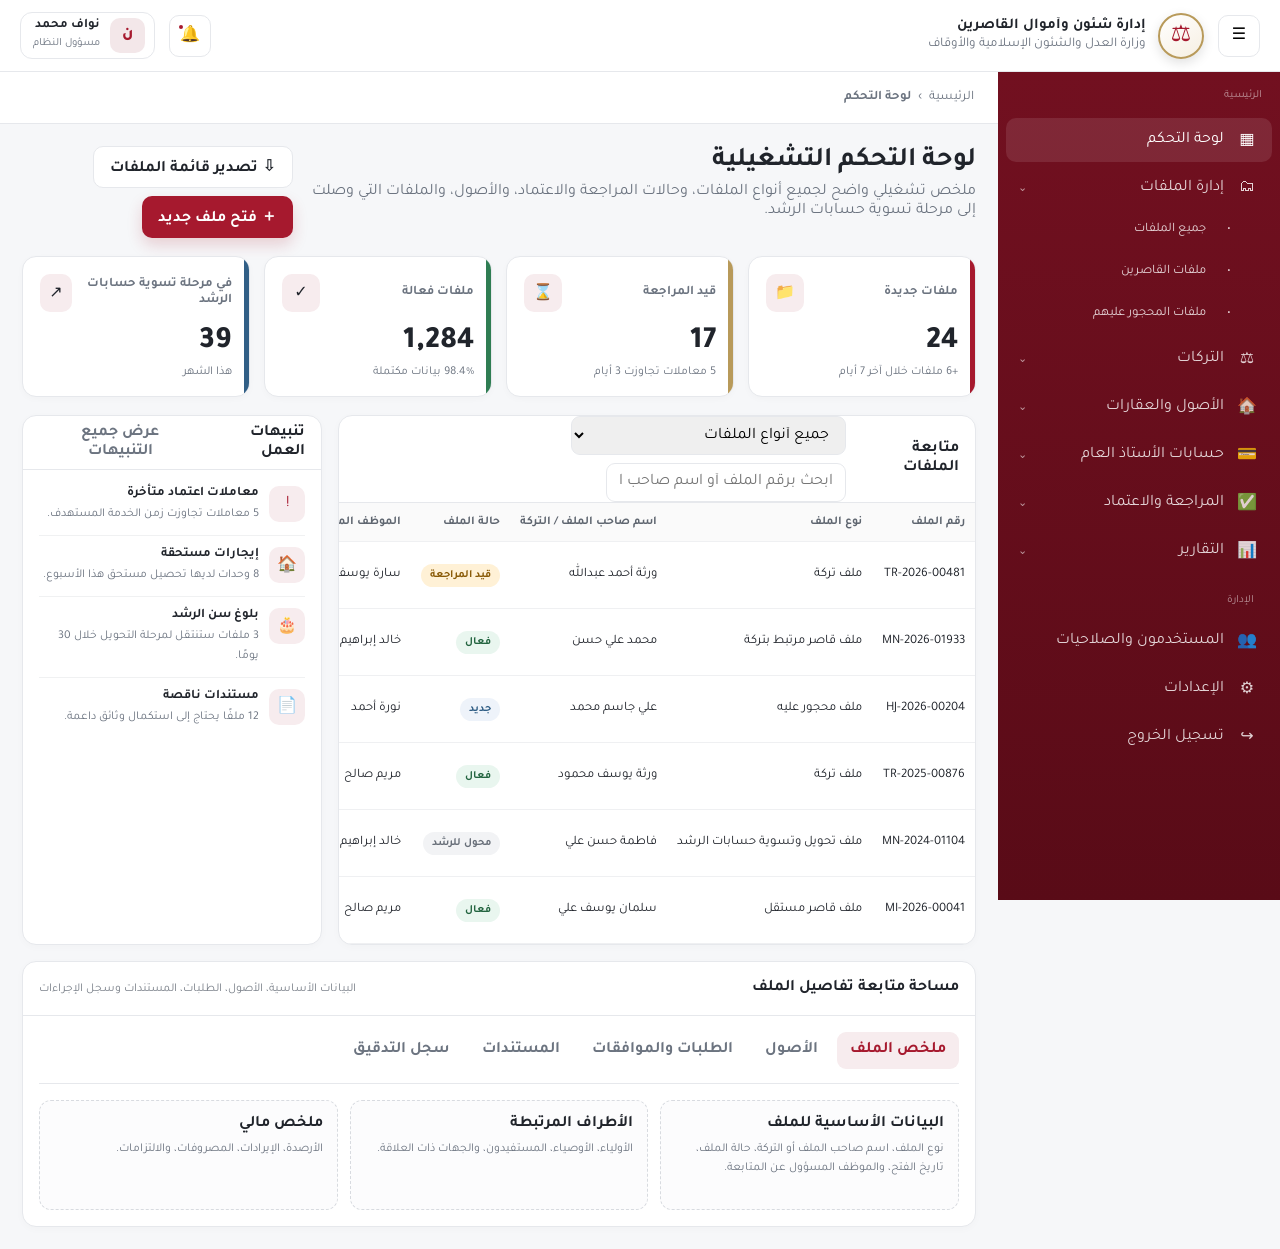
==== commit 27cabfbb: "Add files via upload" ====
--- a/index.html
+++ b/index.html
@@ -38,7 +38,7 @@
         <div class="nav-children">
           <button class="nav-item nav-child" data-title="جميع الملفات"><span class="nav-icon">•</span><span class="nav-label">جميع الملفات</span></button>
           <button class="nav-item nav-child" data-title="ملفات القاصرين"><span class="nav-icon">•</span><span class="nav-label">ملفات القاصرين</span></button>
-          <button class="nav-item nav-child" data-title="ملفات المحجور عليهم"><span class="nav-icon">•</span><span class="nav-label">المحجور عليهم</span></button>
+          <button class="nav-item nav-child" data-title="ملفات المحجور عليهم"><span class="nav-icon">•</span><span class="nav-label">ملفات المحجور عليهم</span></button>
         </div>
       </div>
 
@@ -103,11 +103,11 @@
       <section class="page-heading">
         <div>
           <h1>لوحة التحكم التشغيلية</h1>
-          <p>نظرة موحدة على ملفات القاصرين، المراجعات، الأصول، والتحويلات المرتبطة ببلوغ سن الرشد.</p>
+          <p>ملخص تشغيلي واضح لجميع أنواع الملفات، وحالات المراجعة والاعتماد، والأصول، والملفات التي وصلت إلى مرحلة تسوية حسابات الرشد.</p>
         </div>
         <div class="actions">
-          <button id="exportBtn" class="btn btn-secondary">⇩ تصدير</button>
-          <button id="newFileBtn" class="btn btn-primary">＋ إنشاء ملف جديد</button>
+          <button id="exportBtn" class="btn btn-secondary">⇩ تصدير قائمة الملفات</button>
+          <button id="newFileBtn" class="btn btn-primary">＋ فتح ملف جديد</button>
         </div>
       </section>
 
@@ -128,7 +128,7 @@
           <div class="kpi-foot">98.4% بيانات مكتملة</div>
         </article>
         <article class="kpi-card blue">
-          <div class="kpi-top"><span class="kpi-label">محولة لحسابات الرشد</span><span class="kpi-icon">↗</span></div>
+          <div class="kpi-top"><span class="kpi-label">في مرحلة تسوية حسابات الرشد</span><span class="kpi-icon">↗</span></div>
           <div class="kpi-value">39</div>
           <div class="kpi-foot">هذا الشهر</div>
         </article>
@@ -138,26 +138,37 @@
         <div class="region">
           <div class="region-header">
             <h2>متابعة الملفات</h2>
-            <div class="toolbar"><input id="searchInput" class="search" placeholder="بحث برقم الملف أو الاسم..." /></div>
+            <div class="toolbar case-toolbar">
+              <select id="caseTypeFilter" class="search" aria-label="تصفية الملفات حسب النوع">
+                <option value="">جميع أنواع الملفات</option>
+                <option value="ملف تركة">ملف تركة</option>
+                <option value="ملف قاصر مرتبط بتركة">ملف قاصر مرتبط بتركة</option>
+                <option value="ملف قاصر مستقل">ملف قاصر مستقل</option>
+                <option value="ملف محجور عليه">ملف محجور عليه</option>
+                <option value="ملف تحويل وتسوية حسابات الرشد">ملف تحويل وتسوية حسابات الرشد</option>
+              </select>
+              <input id="searchInput" class="search" placeholder="ابحث برقم الملف أو اسم صاحب الملف..." />
+            </div>
           </div>
           <div class="table-wrap">
             <table id="casesTable" aria-label="جدول الملفات">
               <thead>
-                <tr><th>رقم الملف</th><th>نوع الملف</th><th>الاسم</th><th>الحالة</th><th>الموظف المختص</th><th>إجمالي الأصول (د.ب)</th><th>آخر إجراء</th><th>الإجراء</th></tr>
+                <tr><th>رقم الملف</th><th>نوع الملف</th><th>اسم صاحب الملف / التركة</th><th>حالة الملف</th><th>الموظف المختص</th><th>إجمالي الأصول (د.ب)</th><th>آخر إجراء تم</th><th>الإجراء المتاح</th></tr>
               </thead>
               <tbody>
-                <tr data-case="TR-2026-00481"><td>TR-2026-00481</td><td>تركة</td><td>ورثة أحمد عبدالله</td><td><span class="status review">قيد المراجعة</span></td><td>سارة يوسف</td><td class="amount">128,450.000</td><td>اليوم 10:42</td><td><button class="btn btn-secondary view-case">استعراض الملف</button></td></tr>
-                <tr data-case="MN-2026-01933"><td>MN-2026-01933</td><td>قاصر</td><td>محمد علي حسن</td><td><span class="status active">فعال</span></td><td>خالد إبراهيم</td><td class="amount">42,850.500</td><td>أمس 14:10</td><td><button class="btn btn-secondary view-case">استعراض الملف</button></td></tr>
-                <tr data-case="HJ-2026-00204"><td>HJ-2026-00204</td><td>محجور عليه</td><td>علي جاسم محمد</td><td><span class="status new">جديد</span></td><td>نورة أحمد</td><td class="amount">19,600.000</td><td>اليوم 09:15</td><td><button class="btn btn-secondary view-case">استعراض الملف</button></td></tr>
-                <tr data-case="TR-2025-00876"><td>TR-2025-00876</td><td>تركة</td><td>ورثة يوسف محمود</td><td><span class="status active">فعال</span></td><td>مريم صالح</td><td class="amount">310,220.750</td><td>07/08/2026</td><td><button class="btn btn-secondary view-case">استعراض الملف</button></td></tr>
-                <tr data-case="MN-2024-01104"><td>MN-2024-01104</td><td>قاصر</td><td>فاطمة حسن علي</td><td><span class="status closed">محول للرشد</span></td><td>خالد إبراهيم</td><td class="amount">61,125.000</td><td>05/08/2026</td><td><button class="btn btn-secondary view-case">استعراض الملف</button></td></tr>
+                <tr data-case="TR-2026-00481"><td>TR-2026-00481</td><td>ملف تركة</td><td>ورثة أحمد عبدالله</td><td><span class="status review">قيد المراجعة</span></td><td>سارة يوسف</td><td class="amount">128,450.000</td><td>اليوم 10:42</td><td><button class="btn btn-secondary view-case">عرض تفاصيل الملف</button></td></tr>
+                <tr data-case="MN-2026-01933"><td>MN-2026-01933</td><td>ملف قاصر مرتبط بتركة</td><td>محمد علي حسن</td><td><span class="status active">فعال</span></td><td>خالد إبراهيم</td><td class="amount">42,850.500</td><td>أمس 14:10</td><td><button class="btn btn-secondary view-case">عرض تفاصيل الملف</button></td></tr>
+                <tr data-case="HJ-2026-00204"><td>HJ-2026-00204</td><td>ملف محجور عليه</td><td>علي جاسم محمد</td><td><span class="status new">جديد</span></td><td>نورة أحمد</td><td class="amount">19,600.000</td><td>اليوم 09:15</td><td><button class="btn btn-secondary view-case">عرض تفاصيل الملف</button></td></tr>
+                <tr data-case="TR-2025-00876"><td>TR-2025-00876</td><td>ملف تركة</td><td>ورثة يوسف محمود</td><td><span class="status active">فعال</span></td><td>مريم صالح</td><td class="amount">310,220.750</td><td>07/08/2026</td><td><button class="btn btn-secondary view-case">عرض تفاصيل الملف</button></td></tr>
+                <tr data-case="MN-2024-01104"><td>MN-2024-01104</td><td>ملف تحويل وتسوية حسابات الرشد</td><td>فاطمة حسن علي</td><td><span class="status closed">محول للرشد</span></td><td>خالد إبراهيم</td><td class="amount">61,125.000</td><td>05/08/2026</td><td><button class="btn btn-secondary view-case">عرض تفاصيل الملف</button></td></tr>
+                <tr data-case="MI-2026-00041"><td>MI-2026-00041</td><td>ملف قاصر مستقل</td><td>سلمان يوسف علي</td><td><span class="status active">فعال</span></td><td>مريم صالح</td><td class="amount">27,300.000</td><td>08/08/2026</td><td><button class="btn btn-secondary view-case">عرض تفاصيل الملف</button></td></tr>
               </tbody>
             </table>
           </div>
         </div>
 
         <aside class="region">
-          <div class="region-header"><h2>تنبيهات العمل</h2><button class="btn btn-ghost">عرض الكل</button></div>
+          <div class="region-header"><h2>تنبيهات العمل</h2><button class="btn btn-ghost">عرض جميع التنبيهات</button></div>
           <div class="region-body">
             <div class="activity-list">
               <div class="activity"><div class="activity-icon">!</div><div><strong>معاملات اعتماد متأخرة</strong><p>5 معاملات تجاوزت زمن الخدمة المستهدف.</p></div></div>
@@ -170,7 +181,7 @@
       </section>
 
       <section class="region" style="margin-top:16px;">
-        <div class="region-header"><h2>مساحة العمل — نموذج APEX Regions</h2><span style="font-size:12px;color:#7b818a">Cards / Interactive Grid / Tabs</span></div>
+        <div class="region-header"><h2>مساحة متابعة تفاصيل الملف</h2><span style="font-size:12px;color:#7b818a">البيانات الأساسية، الأصول، الطلبات، المستندات وسجل الإجراءات</span></div>
         <div class="region-body" data-tabs>
           <div class="tabs">
             <button class="tab-btn active" data-tab="tab-overview">ملخص الملف</button>
@@ -181,15 +192,15 @@
           </div>
           <div id="tab-overview" class="tab-panel active">
             <div class="placeholder-grid">
-              <div class="placeholder-card"><strong>بيانات الملف</strong><span>Region لبيانات التركة/القاصر وحالة الملف والمسؤول عنه.</span></div>
+              <div class="placeholder-card"><strong>البيانات الأساسية للملف</strong><span>نوع الملف، اسم صاحب الملف أو التركة، حالة الملف، تاريخ الفتح، والموظف المسؤول عن المتابعة.</span></div>
               <div class="placeholder-card"><strong>الأطراف المرتبطة</strong><span>الأولياء، الأوصياء، المستفيدون، والجهات ذات العلاقة.</span></div>
               <div class="placeholder-card"><strong>ملخص مالي</strong><span>الأرصدة، الإيرادات، المصروفات، والالتزامات.</span></div>
             </div>
           </div>
-          <div id="tab-assets" class="tab-panel"><div class="placeholder-card"><strong>Interactive Grid Placeholder</strong><span>العقارات، الوحدات، الحسابات البنكية، والأصول الأخرى.</span></div></div>
-          <div id="tab-requests" class="tab-panel"><div class="placeholder-card"><strong>Approval Workflow Placeholder</strong><span>حالة الطلب، مستوى المراجعة، القرار، وسجل الإحالات.</span></div></div>
-          <div id="tab-docs" class="tab-panel"><div class="placeholder-card"><strong>Document Region Placeholder</strong><span>رفع وتصنيف المستندات مع حالة التحقق والإصدار.</span></div></div>
-          <div id="tab-audit" class="tab-panel"><div class="placeholder-card"><strong>Audit Trail Placeholder</strong><span>المستخدم، الوقت، الإجراء، والقيمة قبل وبعد التعديل.</span></div></div>
+          <div id="tab-assets" class="tab-panel"><div class="placeholder-card"><strong>منطقة الأصول والعقارات</strong><span>جدول تفاعلي لعرض العقارات والوحدات والحسابات البنكية والأصول الأخرى المرتبطة بالملف.</span></div></div>
+          <div id="tab-requests" class="tab-panel"><div class="placeholder-card"><strong>مسار الطلبات والموافقات</strong><span>يعرض حالة كل طلب، ومستوى المراجعة الحالي، وقرار الاعتماد، وسجل الإحالات بين الموظفين.</span></div></div>
+          <div id="tab-docs" class="tab-panel"><div class="placeholder-card"><strong>مستندات الملف</strong><span>رفع المستندات وتصنيفها مع توضيح حالة التحقق وتاريخ الإصدار أو الانتهاء.</span></div></div>
+          <div id="tab-audit" class="tab-panel"><div class="placeholder-card"><strong>سجل التدقيق والإجراءات</strong><span>يوضح من قام بالإجراء، ووقت التنفيذ، ونوع التعديل، والقيمة قبل التعديل وبعده.</span></div></div>
         </div>
       </section>
     </div>
@@ -198,57 +209,57 @@
 
 <div id="wizardModal" class="modal-shell" aria-hidden="true">
   <div class="modal-card wizard-card">
-    <div class="modal-header"><div><span class="eyebrow">فتح تركة جديدة</span><h2>معالج إنشاء ملف التركة</h2></div><button class="icon-btn modal-close" data-close="wizardModal">✕</button></div>
+    <div class="modal-header"><div><span class="eyebrow" id="wizardEyebrow">فتح ملف جديد</span><h2 id="wizardTitle">معالج إنشاء ملف جديد</h2></div><button class="icon-btn modal-close" data-close="wizardModal" aria-label="إغلاق معالج إنشاء الملف">✕</button></div>
     <div class="wizard-steps">
-      <button class="wizard-step active" data-step="0"><span>1</span>المعلومات الرئيسية</button>
-      <button class="wizard-step" data-step="1"><span>2</span>الأطراف والورثة</button>
+      <button class="wizard-step active" data-step="0"><span>1</span>بيانات الملف الأساسية</button>
+      <button class="wizard-step" data-step="1"><span>2</span>الأطراف المرتبطة</button>
       <button class="wizard-step" data-step="2"><span>3</span>الأصول والأموال</button>
-      <button class="wizard-step" data-step="3"><span>4</span>المستندات والتكليف</button>
-      <button class="wizard-step" data-step="4"><span>5</span>المراجعة والإنشاء</button>
-    </div>
-    <form id="estateWizard" class="wizard-body">
+      <button class="wizard-step" data-step="3"><span>4</span>المستندات وتكليف الموظف</button>
+      <button class="wizard-step" data-step="4"><span>5</span>مراجعة البيانات وإنشاء الملف</button>
+    </div>
+    <form id="caseWizard" class="wizard-body">
       <section class="wizard-panel active" data-panel="0">
-        <div class="section-title"><h3>بيانات التركة والمتوفى</h3><p>تستخدم هذه البيانات كأساس للملف الرئيسي.</p></div>
+        <div class="section-title"><h3 id="primarySectionTitle">المعلومات الأساسية للملف</h3><p id="primarySectionHelp">اختر نوع الملف أولاً، ثم أدخل البيانات الأساسية المطلوبة لفتحه.</p></div>
         <div class="form-grid">
-          <div class="form-field"><label>نوع الملف *</label><select required><option>تركة</option></select></div>
-          <div class="form-field"><label>رقم هوية المتوفى *</label><input required placeholder="مثال: 880000000" /></div>
-          <div class="form-field span-2"><label>اسم المتوفى بالكامل *</label><input required placeholder="الاسم كما في المستند الرسمي" /></div>
-          <div class="form-field"><label>تاريخ الوفاة *</label><input type="date" required /></div>
-          <div class="form-field"><label>رقم شهادة الوفاة</label><input placeholder="رقم الشهادة" /></div>
-          <div class="form-field"><label>رقم القضية / الحصر</label><input placeholder="إن وجد" /></div>
-          <div class="form-field"><label>المحكمة المختصة</label><select><option>المحكمة الكبرى الشرعية</option><option>أخرى</option></select></div>
+          <div class="form-field"><label for="fileType">نوع الملف المراد فتحه *</label><select id="fileType" required><option value="">— اختر نوع الملف —</option><option value="estate">ملف تركة</option><option value="minor-estate">ملف قاصر مرتبط بتركة</option><option value="minor-independent">ملف قاصر مستقل</option><option value="interdicted">ملف محجور عليه</option><option value="adulthood">ملف تحويل وتسوية حسابات الرشد</option></select><small class="field-help" id="fileTypeHelp">يحدد نوع الملف الحقول والمستندات المطلوبة في الخطوات التالية.</small></div>
+          <div class="form-field"><label id="primaryIdLabel">الرقم الشخصي / رقم الهوية *</label><input id="primaryId" required placeholder="أدخل الرقم الشخصي" /></div>
+          <div class="form-field span-2"><label id="primaryNameLabel">اسم صاحب الملف بالكامل *</label><input id="primaryName" required placeholder="الاسم كما يظهر في المستند الرسمي" /></div>
+          <div class="form-field"><label id="primaryDateLabel">التاريخ الأساسي *</label><input id="primaryDate" type="date" required /></div>
+          <div class="form-field" id="certificateField"><label id="certificateLabel">رقم المستند الأساسي</label><input id="certificateNo" placeholder="رقم المستند إن وجد" /></div>
+          <div class="form-field"><label id="caseReferenceLabel">رقم القضية / المرجع الرسمي</label><input id="caseReference" placeholder="أدخل الرقم إن وجد" /></div>
+          <div class="form-field"><label id="courtLabel">المحكمة أو الجهة المختصة</label><select id="courtSelect"><option>المحكمة الكبرى الشرعية</option><option>المحكمة الكبرى المدنية</option><option>وزارة العدل</option><option>أخرى</option></select></div>
           <div class="form-field span-2"><label>ملاحظات أولية</label><textarea placeholder="أي معلومات مهمة عند فتح الملف"></textarea></div>
         </div>
       </section>
       <section class="wizard-panel" data-panel="1">
-        <div class="section-title"><h3>الأطراف والورثة</h3><p>أضف القاصرين والورثة والأولياء والأوصياء والجهات المرتبطة.</p></div>
-        <div class="repeat-card"><div class="form-grid"><div class="form-field"><label>صفة الطرف *</label><select><option>قاصر / وارث</option><option>ولي</option><option>وصي</option><option>وارث بالغ</option><option>وكيل</option></select></div><div class="form-field"><label>الرقم الشخصي *</label><input placeholder="الرقم الشخصي" /></div><div class="form-field span-2"><label>الاسم الكامل *</label><input placeholder="اسم الطرف" /></div><div class="form-field"><label>تاريخ الميلاد</label><input type="date" /></div><div class="form-field"><label>نسبة الاستحقاق</label><input placeholder="مثال 25%" /></div></div></div>
-        <button type="button" class="btn btn-secondary" id="addParty">＋ إضافة طرف آخر</button>
-        <div id="partyList" class="mini-list"><div><strong>لم تتم إضافة أطراف إضافية بعد</strong><span>يمكن إضافة أكثر من وارث أو ولي داخل النموذج.</span></div></div>
+        <div class="section-title"><h3>الأطراف المرتبطة بالملف</h3><p>أضف الأشخاص والجهات المرتبطة حسب نوع الملف، مثل القاصر أو الولي أو الوصي أو القيم أو الوارث أو الوكيل.</p></div>
+        <div class="repeat-card"><div class="form-grid"><div class="form-field"><label>صفة الطرف في الملف *</label><select><option>قاصر</option><option>ولي</option><option>وصي</option><option>قيم على محجور عليه</option><option>وارث بالغ</option><option>وكيل قانوني</option><option>مستفيد</option><option>طرف ذو صلة</option></select></div><div class="form-field"><label>الرقم الشخصي *</label><input placeholder="الرقم الشخصي" /></div><div class="form-field span-2"><label>الاسم الكامل *</label><input placeholder="اسم الطرف" /></div><div class="form-field"><label>تاريخ الميلاد</label><input type="date" /></div><div class="form-field"><label>نسبة الاستحقاق</label><input placeholder="مثال 25%" /></div></div></div>
+        <button type="button" class="btn btn-secondary" id="addParty">＋ إضافة طرف مرتبط آخر</button>
+        <div id="partyList" class="mini-list"><div><strong>لم تتم إضافة أطراف إضافية بعد</strong><span>يمكن إضافة أكثر من شخص أو جهة مرتبطة بالملف.</span></div></div>
       </section>
       <section class="wizard-panel" data-panel="2">
-        <div class="section-title"><h3>الأصول والأموال</h3><p>سجّل الأصول الأولية، ويمكن استكمال التفاصيل لاحقًا من ملف التركة.</p></div>
+        <div class="section-title"><h3>الأصول والأموال المرتبطة بالملف</h3><p>أضف الأصول المعروفة عند فتح الملف، ويمكن استكمال بياناتها وقيمها وتفاصيل ملكيتها لاحقًا.</p></div>
         <div class="asset-choice"><button type="button" data-asset="عقار">🏠 عقار</button><button type="button" data-asset="حساب بنكي">🏦 حساب بنكي</button><button type="button" data-asset="نقد">💵 نقد</button><button type="button" data-asset="أسهم / استثمار">📈 أسهم / استثمار</button><button type="button" data-asset="مركبة">🚗 مركبة</button><button type="button" data-asset="أصل آخر">＋ أصل آخر</button></div>
-        <div id="assetList" class="mini-list"><div><strong>لا توجد أصول مسجلة</strong><span>اختر نوع الأصل لإضافته إلى التركة.</span></div></div>
+        <div id="assetList" class="mini-list"><div><strong>لا توجد أصول مسجلة</strong><span>اختر نوع الأصل لإضافته إلى الملف الحالي.</span></div></div>
       </section>
       <section class="wizard-panel" data-panel="3">
-        <div class="section-title"><h3>المستندات والتكليف</h3><p>حدد المستندات الأساسية والموظف المسؤول عن متابعة الملف.</p></div>
+        <div class="section-title"><h3>المستندات المطلوبة وتكليف الموظف</h3><p>حدد المستندات المتوفرة عند فتح الملف، ثم عيّن الموظف المسؤول عن متابعته.</p></div>
         <div class="check-grid"><label><input type="checkbox" checked> شهادة الوفاة</label><label><input type="checkbox"> الفريضة الشرعية</label><label><input type="checkbox"> حكم / قرار المحكمة</label><label><input type="checkbox"> إثباتات الهوية</label><label><input type="checkbox"> مستندات الملكية</label><label><input type="checkbox"> كشوف الحسابات</label></div>
         <div class="form-grid top-gap"><div class="form-field"><label>الموظف المختص *</label><select required><option>سارة يوسف</option><option>خالد إبراهيم</option><option>مريم صالح</option></select></div><div class="form-field"><label>أولوية الملف</label><select><option>عادية</option><option>عالية</option><option>عاجلة</option></select></div><div class="form-field span-2"><label>ملاحظات التكليف</label><textarea placeholder="تعليمات المتابعة"></textarea></div></div>
       </section>
       <section class="wizard-panel" data-panel="4">
-        <div class="section-title"><h3>مراجعة قبل إنشاء الملف</h3><p>سيتم إنشاء رقم ملف تلقائي وحفظه بحالة «جديد / تحت استكمال البيانات».</p></div>
-        <div class="review-grid"><div><span>نوع الملف</span><strong>تركة</strong></div><div><span>الحالة الأولية</span><strong>جديد</strong></div><div><span>مسار المراجعة</span><strong>مطابقة ← مراجعة ← تفعيل</strong></div><div><span>سجل التدقيق</span><strong>مفعّل تلقائيًا</strong></div></div>
-        <div class="notice-box">بعد الإنشاء يمكن فتح الملف مباشرة لاستكمال بيانات كل قاصر وربط الحسابات والعقارات والعقود والمستندات التفصيلية.</div>
+        <div class="section-title"><h3>مراجعة البيانات قبل إنشاء الملف</h3><p>راجع نوع الملف ومسار العمل قبل الحفظ. سيُنشئ النظام رقم ملف تلقائيًا ويحفظه مبدئيًا بحالة «جديد - تحت استكمال البيانات».</p></div>
+        <div class="review-grid"><div><span>نوع الملف المختار</span><strong id="reviewFileType">لم يتم الاختيار بعد</strong></div><div><span>حالة الملف عند الإنشاء</span><strong>جديد - تحت استكمال البيانات</strong></div><div><span>مسار العمل الأولي</span><strong id="reviewWorkflow">استكمال البيانات ← مطابقة ← مراجعة ← تفعيل</strong></div><div><span>تسجيل العمليات</span><strong>سجل التدقيق مفعّل تلقائيًا</strong></div></div>
+        <div class="notice-box" id="reviewNotice">بعد إنشاء الملف يمكن فتح «تفاصيل الملف» مباشرة لاستكمال الأطراف والأصول والحسابات والعقارات والمستندات والطلبات المرتبطة به.</div>
       </section>
     </form>
-    <div class="wizard-footer"><button type="button" class="btn btn-secondary" id="wizardPrev">السابق</button><div class="footer-actions"><button type="button" class="btn btn-ghost modal-close" data-close="wizardModal">إلغاء</button><button type="button" class="btn btn-primary" id="wizardNext">التالي</button><button type="button" class="btn btn-primary hidden" id="wizardCreate">إنشاء ملف التركة</button></div></div>
+    <div class="wizard-footer"><button type="button" class="btn btn-secondary" id="wizardPrev">السابق</button><div class="footer-actions"><button type="button" class="btn btn-ghost modal-close" data-close="wizardModal">إلغاء</button><button type="button" class="btn btn-primary" id="wizardNext">التالي</button><button type="button" class="btn btn-primary hidden" id="wizardCreate">إنشاء الملف</button></div></div>
   </div>
 </div>
 
 <div id="caseModal" class="modal-shell" aria-hidden="true">
   <div class="modal-card case-card">
-    <div class="modal-header case-head"><div><span class="eyebrow">ملف متكامل</span><h2 id="caseTitle">ملف التركة</h2><div id="caseMeta" class="case-meta"></div></div><div class="actions"><button class="btn btn-secondary">طباعة ملخص</button><button class="btn btn-primary">إجراء جديد</button><button class="icon-btn modal-close" data-close="caseModal">✕</button></div></div>
+    <div class="modal-header case-head"><div><span class="eyebrow">تفاصيل الملف الكاملة</span><h2 id="caseTitle">تفاصيل الملف</h2><div id="caseMeta" class="case-meta"></div></div><div class="actions"><button class="btn btn-secondary">طباعة ملخص الملف</button><button class="btn btn-primary">إنشاء إجراء على الملف</button><button class="icon-btn modal-close" data-close="caseModal" aria-label="إغلاق تفاصيل الملف">✕</button></div></div>
     <div class="case-summary" id="caseSummary"></div>
     <div class="case-tabs" data-tabs>
       <div class="tabs sticky-tabs"><button class="tab-btn active" data-tab="detail-overview">البيانات الرئيسية</button><button class="tab-btn" data-tab="detail-parties">الأطراف</button><button class="tab-btn" data-tab="detail-assets">الأصول والعقارات</button><button class="tab-btn" data-tab="detail-finance">الحسابات والحركات</button><button class="tab-btn" data-tab="detail-requests">الطلبات والموافقات</button><button class="tab-btn" data-tab="detail-docs">المستندات</button><button class="tab-btn" data-tab="detail-audit">سجل الإجراءات</button></div>
--- a/styles.css
+++ b/styles.css
@@ -272,3 +272,5 @@
 .case-card{width:min(1280px,97vw)}.case-summary{display:grid;grid-template-columns:repeat(5,1fr);gap:10px;padding:16px 22px;background:#fafafb;border-bottom:1px solid var(--line)}.summary-item{background:#fff;border:1px solid var(--line);border-radius:11px;padding:12px}.summary-item span{font-size:11px;color:var(--muted);display:block}.summary-item strong{display:block;margin-top:5px}.case-tabs{padding:18px 22px 24px}.detail-grid{display:grid;grid-template-columns:repeat(3,1fr);gap:12px}.detail-card{border:1px solid var(--line);border-radius:12px;padding:15px;background:#fff}.detail-card h4{margin:0 0 11px;color:var(--bh-maroon)}.data-list{display:grid;gap:9px}.data-row{display:flex;justify-content:space-between;gap:15px;border-bottom:1px dashed #e5e7ea;padding-bottom:7px}.data-row:last-child{border:0}.data-row span{color:var(--muted);font-size:12px}.data-row strong{font-size:12px;text-align:left}.detail-table{width:100%;min-width:0}.detail-table th,.detail-table td{white-space:normal}.sticky-tabs{background:#fff;position:sticky;top:78px;z-index:3;padding-top:5px}.clickable-row{cursor:pointer}
 @media(max-width:850px){.wizard-steps{grid-template-columns:1fr 1fr}.wizard-step{justify-content:flex-start}.form-grid,.detail-grid{grid-template-columns:1fr}.span-2{grid-column:auto}.asset-choice,.check-grid,.review-grid,.case-summary{grid-template-columns:repeat(2,1fr)}}
 @media(max-width:520px){.asset-choice,.check-grid,.review-grid,.case-summary{grid-template-columns:1fr}.modal-shell{padding:0}.modal-card{width:100vw;max-height:100vh;border-radius:0}.wizard-footer{flex-direction:column;gap:8px}.footer-actions{justify-content:space-between}}
+
+.field-help{display:block;margin-top:6px;font-size:11px;color:var(--muted);line-height:1.6}.case-toolbar{display:flex;gap:8px;flex-wrap:wrap}.case-toolbar select.search{min-width:210px}.case-toolbar input.search{min-width:240px}
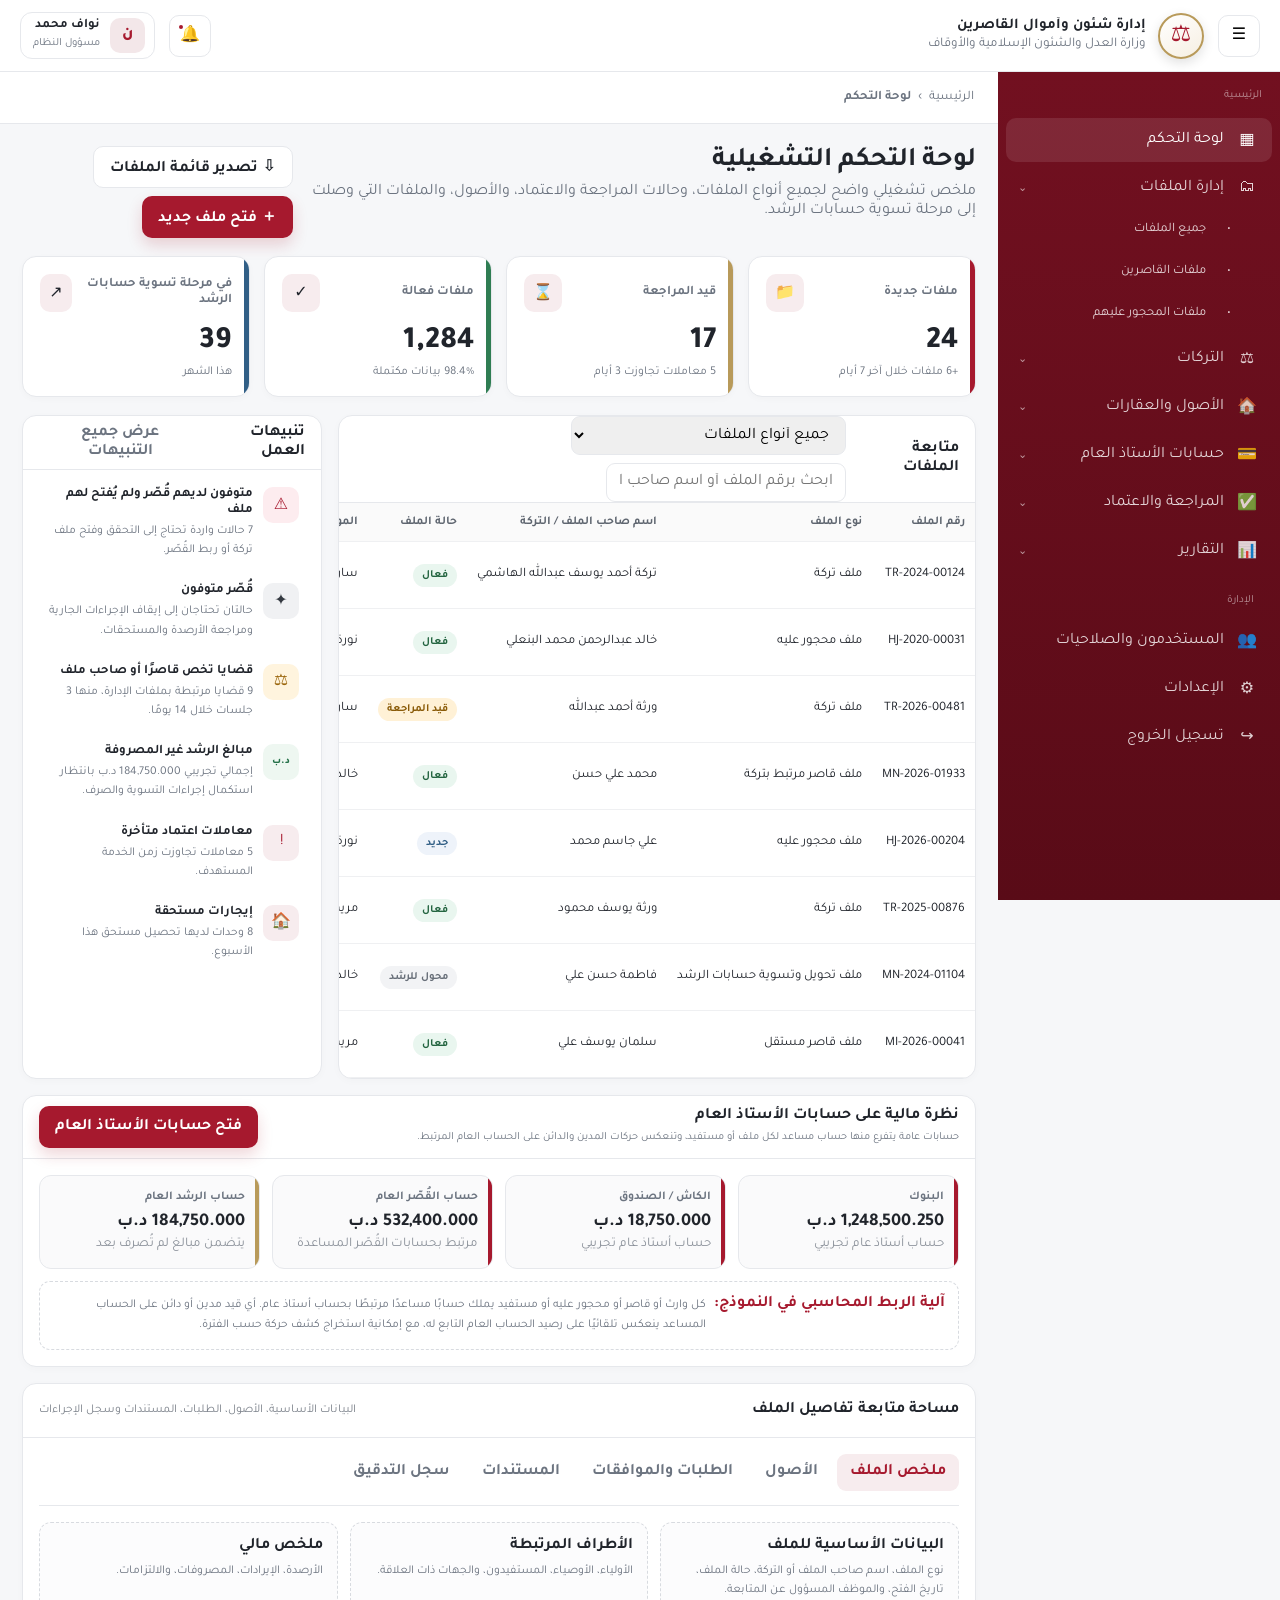
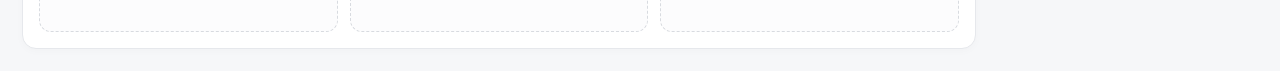
==== commit 596b48ab: "Add files via upload" ====
--- a/index.html
+++ b/index.html
@@ -156,6 +156,8 @@
                 <tr><th>رقم الملف</th><th>نوع الملف</th><th>اسم صاحب الملف / التركة</th><th>حالة الملف</th><th>الموظف المختص</th><th>إجمالي الأصول (د.ب)</th><th>آخر إجراء تم</th><th>الإجراء المتاح</th></tr>
               </thead>
               <tbody>
+                <tr data-case="TR-2024-00124"><td>TR-2024-00124</td><td>ملف تركة</td><td>تركة أحمد يوسف عبدالله الهاشمي</td><td><span class="status active">فعال</span></td><td>سارة يوسف</td><td class="amount">غير مُقيّم</td><td>08/08/2026</td><td><button class="btn btn-secondary view-case">عرض تفاصيل الملف</button></td></tr>
+                <tr data-case="HJ-2020-00031"><td>HJ-2020-00031</td><td>ملف محجور عليه</td><td>خالد عبدالرحمن محمد البنعلي</td><td><span class="status active">فعال</span></td><td>نورة أحمد</td><td class="amount">70,000.000</td><td>08/08/2026</td><td><button class="btn btn-secondary view-case">عرض تفاصيل الملف</button></td></tr>
                 <tr data-case="TR-2026-00481"><td>TR-2026-00481</td><td>ملف تركة</td><td>ورثة أحمد عبدالله</td><td><span class="status review">قيد المراجعة</span></td><td>سارة يوسف</td><td class="amount">128,450.000</td><td>اليوم 10:42</td><td><button class="btn btn-secondary view-case">عرض تفاصيل الملف</button></td></tr>
                 <tr data-case="MN-2026-01933"><td>MN-2026-01933</td><td>ملف قاصر مرتبط بتركة</td><td>محمد علي حسن</td><td><span class="status active">فعال</span></td><td>خالد إبراهيم</td><td class="amount">42,850.500</td><td>أمس 14:10</td><td><button class="btn btn-secondary view-case">عرض تفاصيل الملف</button></td></tr>
                 <tr data-case="HJ-2026-00204"><td>HJ-2026-00204</td><td>ملف محجور عليه</td><td>علي جاسم محمد</td><td><span class="status new">جديد</span></td><td>نورة أحمد</td><td class="amount">19,600.000</td><td>اليوم 09:15</td><td><button class="btn btn-secondary view-case">عرض تفاصيل الملف</button></td></tr>
@@ -168,16 +170,37 @@
         </div>
 
         <aside class="region">
-          <div class="region-header"><h2>تنبيهات العمل</h2><button class="btn btn-ghost">عرض جميع التنبيهات</button></div>
+          <div class="region-header"><h2>تنبيهات العمل</h2><button id="showAllAlertsBtn" class="btn btn-ghost">عرض جميع التنبيهات</button></div>
           <div class="region-body">
             <div class="activity-list">
-              <div class="activity"><div class="activity-icon">!</div><div><strong>معاملات اعتماد متأخرة</strong><p>5 معاملات تجاوزت زمن الخدمة المستهدف.</p></div></div>
-              <div class="activity"><div class="activity-icon">🏠</div><div><strong>إيجارات مستحقة</strong><p>8 وحدات لديها تحصيل مستحق هذا الأسبوع.</p></div></div>
-              <div class="activity"><div class="activity-icon">🎂</div><div><strong>بلوغ سن الرشد</strong><p>3 ملفات ستنتقل لمرحلة التحويل خلال 30 يومًا.</p></div></div>
-              <div class="activity"><div class="activity-icon">📄</div><div><strong>مستندات ناقصة</strong><p>12 ملفًا يحتاج إلى استكمال وثائق داعمة.</p></div></div>
+              <button class="activity activity-btn alert-danger" data-alert-filter="unopened-estates"><div class="activity-icon">⚠</div><div><strong>متوفون لديهم قُصّر ولم يُفتح لهم ملف</strong><p>7 حالات واردة تحتاج إلى التحقق وفتح ملف تركة أو ربط القُصّر.</p></div></button>
+              <button class="activity activity-btn alert-dark" data-alert-filter="deceased-minors"><div class="activity-icon">✦</div><div><strong>قُصّر متوفون</strong><p>حالتان تحتاجان إلى إيقاف الإجراءات الجارية ومراجعة الأرصدة والمستحقات.</p></div></button>
+              <button class="activity activity-btn alert-warning" data-alert-filter="legal-cases"><div class="activity-icon">⚖</div><div><strong>قضايا تخص قاصرًا أو صاحب ملف</strong><p>9 قضايا مرتبطة بملفات الإدارة، منها 3 جلسات خلال 14 يومًا.</p></div></button>
+              <button class="activity activity-btn alert-money" data-alert-filter="unpaid-adulthood"><div class="activity-icon">د.ب</div><div><strong>مبالغ الرشد غير المصروفة</strong><p>إجمالي تجريبي 184,750.000 د.ب بانتظار استكمال إجراءات التسوية والصرف.</p></div></button>
+              <button class="activity activity-btn" data-alert-filter="late-approvals"><div class="activity-icon">!</div><div><strong>معاملات اعتماد متأخرة</strong><p>5 معاملات تجاوزت زمن الخدمة المستهدف.</p></div></button>
+              <button class="activity activity-btn" data-alert-filter="rent-due"><div class="activity-icon">🏠</div><div><strong>إيجارات مستحقة</strong><p>8 وحدات لديها تحصيل مستحق هذا الأسبوع.</p></div></button>
             </div>
           </div>
         </aside>
+      </section>
+
+      <section class="region ledger-preview" style="margin-top:16px;">
+        <div class="region-header">
+          <div><h2>نظرة مالية على حسابات الأستاذ العام</h2><span class="region-subtitle">حسابات عامة يتفرع منها حساب مساعد لكل ملف أو مستفيد، وتنعكس حركات المدين والدائن على الحساب العام المرتبط.</span></div>
+          <button id="openLedgerBtn" class="btn btn-primary">فتح حسابات الأستاذ العام</button>
+        </div>
+        <div class="region-body">
+          <div class="ledger-kpis">
+            <div class="ledger-kpi"><span>البنوك</span><strong>1,248,500.250 د.ب</strong><small>حساب أستاذ عام تجريبي</small></div>
+            <div class="ledger-kpi"><span>الكاش / الصندوق</span><strong>18,750.000 د.ب</strong><small>حساب أستاذ عام تجريبي</small></div>
+            <div class="ledger-kpi"><span>حساب القُصّر العام</span><strong>532,400.000 د.ب</strong><small>مرتبط بحسابات القُصّر المساعدة</small></div>
+            <div class="ledger-kpi adulthood"><span>حساب الرشد العام</span><strong>184,750.000 د.ب</strong><small>يتضمن مبالغ لم تُصرف بعد</small></div>
+          </div>
+          <div class="ledger-explain">
+            <strong>آلية الربط المحاسبي في النموذج:</strong>
+            <span>كل وارث أو قاصر أو محجور عليه أو مستفيد يملك حسابًا مساعدًا مرتبطًا بحساب أستاذ عام. أي قيد مدين أو دائن على الحساب المساعد ينعكس تلقائيًا على رصيد الحساب العام التابع له، مع إمكانية استخراج كشف حركة حسب الفترة.</span>
+          </div>
+        </div>
       </section>
 
       <section class="region" style="margin-top:16px;">
@@ -273,6 +296,67 @@
     </div>
   </div>
 </div>
+
+<div id="alertsModal" class="modal-shell" aria-hidden="true">
+  <div class="modal-card alerts-card">
+    <div class="modal-header"><div><span class="eyebrow">مركز التنبيهات التشغيلية</span><h2>جميع تنبيهات العمل</h2></div><button class="icon-btn modal-close" data-close="alertsModal" aria-label="إغلاق التنبيهات">✕</button></div>
+    <div class="region-body">
+      <div class="alert-summary-grid">
+        <div class="alert-summary danger"><span>متوفون لديهم قُصّر دون ملف</span><strong>7</strong></div>
+        <div class="alert-summary dark"><span>قُصّر متوفون</span><strong>2</strong></div>
+        <div class="alert-summary warning"><span>قضايا مرتبطة بالملفات</span><strong>9</strong></div>
+        <div class="alert-summary money"><span>مبالغ الرشد غير المصروفة</span><strong>184,750.000 د.ب</strong></div>
+      </div>
+      <div class="table-wrap">
+        <table class="detail-table">
+          <thead><tr><th>نوع التنبيه</th><th>البيان</th><th>العدد / المبلغ</th><th>الأولوية</th><th>الإجراء المقترح</th></tr></thead>
+          <tbody>
+            <tr><td>حالات وفاة</td><td>متوفون لديهم قُصّر ولم يتم فتح ملف إدارة لهم</td><td>7 حالات</td><td><span class="status review">عالية</span></td><td><button class="btn btn-secondary alert-action">مراجعة الحالات وفتح الملفات</button></td></tr>
+            <tr><td>قُصّر متوفون</td><td>قُصّر مسجلون بالنظام وردت بيانات وفاة بشأنهم</td><td>حالتان</td><td><span class="status review">عالية</span></td><td><button class="btn btn-secondary alert-action">مراجعة الملف والأرصدة</button></td></tr>
+            <tr><td>قضايا</td><td>قضايا قضائية تخص قاصرًا أو صاحب ملف أو أموالًا مرتبطة بالملف</td><td>9 قضايا</td><td><span class="status new">متابعة</span></td><td><button class="btn btn-secondary alert-action">عرض القضايا المرتبطة</button></td></tr>
+            <tr><td>حسابات الرشد</td><td>أرصدة مستحقة وصلت لمرحلة الرشد ولم تُصرف بعد</td><td>184,750.000 د.ب</td><td><span class="status review">مالية</span></td><td><button class="btn btn-secondary alert-action" id="openAdulthoodLedger">عرض حساب الرشد العام</button></td></tr>
+            <tr><td>مراجعة واعتماد</td><td>معاملات تجاوزت زمن الخدمة المستهدف</td><td>5 معاملات</td><td><span class="status new">متوسطة</span></td><td><button class="btn btn-secondary alert-action">فتح صندوق المراجعة</button></td></tr>
+          </tbody>
+        </table>
+      </div>
+      <div class="prototype-note">جميع الأعداد والمبالغ في مركز التنبيهات بيانات تجريبية لأغراض النموذج الأولي.</div>
+    </div>
+  </div>
+</div>
+
+<div id="ledgerModal" class="modal-shell" aria-hidden="true">
+  <div class="modal-card ledger-card">
+    <div class="modal-header"><div><span class="eyebrow">الحسابات المالية</span><h2>الأستاذ العام والحسابات المساعدة</h2><div class="case-meta">هيكل محاسبي تجريبي يوضح علاقة الحساب العام بالحساب المساعد لكل ملف أو مستفيد.</div></div><div class="actions"><button id="ledgerExportBtn" class="btn btn-secondary">تصدير كشف الحساب</button><button class="icon-btn modal-close" data-close="ledgerModal" aria-label="إغلاق الحسابات">✕</button></div></div>
+    <div class="case-tabs" data-tabs>
+      <div class="tabs sticky-tabs">
+        <button class="tab-btn active" data-tab="ledger-general">حسابات الأستاذ العام</button>
+        <button class="tab-btn" data-tab="ledger-subsidiary">الحسابات المساعدة</button>
+        <button class="tab-btn" data-tab="ledger-statement">كشف الحركة المالية</button>
+      </div>
+      <div id="ledger-general" class="tab-panel active">
+        <div class="ledger-info-row"><div><strong>قاعدة النموذج</strong><span>الرصيد الظاهر لكل حساب عام هو مجموع القيود/الحسابات المساعدة التابعة له وفق نوع الحساب.</span></div><div class="legend"><span class="legend-dot debit"></span>مدين <span class="legend-dot credit"></span>دائن</div></div>
+        <div id="generalLedgerTable"></div>
+      </div>
+      <div id="ledger-subsidiary" class="tab-panel">
+        <div class="ledger-filterbar">
+          <div class="form-field"><label>الحساب العام</label><select id="subsidiaryParentFilter"><option value="">جميع الحسابات العامة</option></select></div>
+          <div class="form-field grow"><label>بحث</label><input id="subsidiarySearch" placeholder="ابحث باسم المستفيد أو رقم الملف أو رقم الحساب المساعد"></div>
+        </div>
+        <div id="subsidiaryAccountsTable"></div>
+      </div>
+      <div id="ledger-statement" class="tab-panel">
+        <div class="statement-controls">
+          <div class="form-field grow"><label>الحساب المساعد</label><select id="statementAccount"></select></div>
+          <div class="form-field"><label>من تاريخ</label><input id="statementFrom" type="date" value="2026-07-01"></div>
+          <div class="form-field"><label>إلى تاريخ</label><input id="statementTo" type="date" value="2026-08-31"></div>
+          <button id="applyStatementFilter" class="btn btn-primary">عرض كشف الحركة</button>
+        </div>
+        <div id="statementOutput"></div>
+      </div>
+    </div>
+  </div>
+</div>
+
 <div id="toast" class="toast"></div>
 <script src="app.js"></script>
 </body>
--- a/styles.css
+++ b/styles.css
@@ -274,3 +274,71 @@
 @media(max-width:520px){.asset-choice,.check-grid,.review-grid,.case-summary{grid-template-columns:1fr}.modal-shell{padding:0}.modal-card{width:100vw;max-height:100vh;border-radius:0}.wizard-footer{flex-direction:column;gap:8px}.footer-actions{justify-content:space-between}}
 
 .field-help{display:block;margin-top:6px;font-size:11px;color:var(--muted);line-height:1.6}.case-toolbar{display:flex;gap:8px;flex-wrap:wrap}.case-toolbar select.search{min-width:210px}.case-toolbar input.search{min-width:240px}
+
+
+/* Enhanced alerts and accounting prototype */
+.region-subtitle{display:block;margin-top:4px;font-size:11px;color:var(--muted);line-height:1.5}
+.activity-btn{width:100%;border:0;background:transparent;text-align:right;font-family:inherit;cursor:pointer;color:inherit}
+.activity-btn:hover{background:#fff9fa;border-radius:10px}
+.alert-danger .activity-icon{background:#fdecef;color:#a6192e}
+.alert-dark .activity-icon{background:#f0f1f3;color:#343941}
+.alert-warning .activity-icon{background:#fff4de;color:#9a650b}
+.alert-money .activity-icon{background:#eef7f1;color:#26724a;font-size:10px;font-weight:800}
+.ledger-preview .region-header{padding-top:10px;padding-bottom:10px}
+.ledger-kpis{display:grid;grid-template-columns:repeat(4,minmax(0,1fr));gap:12px}
+.ledger-kpi{border:1px solid var(--line);border-radius:12px;padding:14px;background:#fafafb;position:relative;overflow:hidden}
+.ledger-kpi::before{content:'';position:absolute;right:0;top:0;bottom:0;width:4px;background:var(--bh-maroon)}
+.ledger-kpi.adulthood::before{background:var(--gold)}
+.ledger-kpi span{display:block;font-size:12px;color:var(--muted);font-weight:700}
+.ledger-kpi strong{display:block;margin:7px 0 2px;font-size:18px}
+.ledger-kpi small{color:#8a9099}
+.ledger-explain{margin-top:12px;border:1px dashed #d8dbe0;border-radius:11px;padding:13px;background:#fff;display:flex;gap:8px;align-items:flex-start}
+.ledger-explain strong{white-space:nowrap;color:var(--bh-maroon)}
+.ledger-explain span{font-size:12px;color:var(--muted);line-height:1.7}
+.alerts-card{width:min(1120px,96vw)}
+.alert-summary-grid{display:grid;grid-template-columns:repeat(4,minmax(0,1fr));gap:10px;margin-bottom:16px}
+.alert-summary{border:1px solid var(--line);border-radius:12px;padding:14px;background:#fafafb}
+.alert-summary span{display:block;font-size:11px;color:var(--muted);margin-bottom:7px}
+.alert-summary strong{font-size:19px}
+.alert-summary.danger{border-top:3px solid var(--danger)}
+.alert-summary.dark{border-top:3px solid #4b515a}
+.alert-summary.warning{border-top:3px solid var(--warning)}
+.alert-summary.money{border-top:3px solid var(--success)}
+.prototype-note{margin-top:14px;padding:12px 14px;border-radius:10px;background:#f4f6f8;border:1px solid var(--line);font-size:12px;color:var(--muted);line-height:1.7}
+.warning-note{background:#fff8e9;border-color:#efd7a6;color:#6d541e}
+.ledger-card{width:min(1320px,98vw)}
+.ledger-info-row{display:flex;justify-content:space-between;align-items:center;gap:16px;margin-bottom:12px;padding:12px;background:#fafafb;border:1px solid var(--line);border-radius:11px}
+.ledger-info-row>div:first-child{display:grid;gap:3px}
+.ledger-info-row span{font-size:12px;color:var(--muted)}
+.legend{display:flex;gap:7px;align-items:center;white-space:nowrap;font-size:12px}
+.legend-dot{width:9px;height:9px;border-radius:50%;display:inline-block}.legend-dot.debit{background:#b55260}.legend-dot.credit{background:#2f7d53}
+.ledger-filterbar,.statement-controls{display:flex;gap:10px;align-items:end;flex-wrap:wrap;margin-bottom:14px}
+.ledger-filterbar .form-field,.statement-controls .form-field{min-width:180px}
+.grow{flex:1;min-width:260px!important}
+.link-btn{border:0;background:transparent;color:var(--bh-maroon);font-weight:800;cursor:pointer;text-decoration:underline;text-underline-offset:3px}
+.finance-summary-grid{display:grid;grid-template-columns:repeat(4,minmax(0,1fr));gap:10px;margin-bottom:14px}
+.finance-summary-card{border:1px solid var(--line);background:#fafafb;border-radius:11px;padding:12px}
+.finance-summary-card span{display:block;font-size:11px;color:var(--muted);line-height:1.5}
+.finance-summary-card strong{display:block;margin-top:6px;font-size:16px}
+.detail-section-heading{display:flex;justify-content:space-between;align-items:flex-end;margin:16px 0 8px}
+.detail-section-heading h4{margin:0;color:var(--bh-maroon)}
+.detail-section-heading p{margin:4px 0 0;font-size:12px;color:var(--muted)}
+.bank-statement{border:1px solid #dfe2e6;border-radius:14px;overflow:hidden;background:#fff}
+.statement-head{display:flex;justify-content:space-between;gap:20px;padding:20px;background:linear-gradient(180deg,#fff,#fbfbfc);border-bottom:1px solid var(--line)}
+.statement-head h3{margin:4px 0 2px}.statement-head p{margin:0;color:var(--muted);font-size:12px}
+.statement-account-box{min-width:280px;border:1px solid var(--line);border-radius:10px;padding:12px;background:#fff}
+.statement-account-box span{display:block;font-size:11px;color:var(--muted);margin-bottom:5px}
+.statement-account-box strong{font-size:12px}
+.statement-summary{display:grid;grid-template-columns:repeat(5,minmax(0,1fr));border-bottom:1px solid var(--line);background:#fafafb}
+.statement-summary>div{padding:12px 14px;border-left:1px solid var(--line)}
+.statement-summary>div:last-child{border-left:0}
+.statement-summary span{display:block;font-size:10px;color:var(--muted);margin-bottom:4px}
+.statement-summary strong{font-size:13px}
+.statement-table{min-width:900px}
+.statement-table th{background:#f6f7f9}
+.statement-table .opening-row td{background:#fffaf0;font-weight:700}
+.debit-cell{color:#9d283a;font-weight:700}
+.credit-cell{color:#276c49;font-weight:700}
+.statement-foot{padding:12px 15px;background:#fafafb;border-top:1px solid var(--line);font-size:11px;color:var(--muted);line-height:1.7}
+@media(max-width:1100px){.ledger-kpis,.alert-summary-grid,.finance-summary-grid{grid-template-columns:repeat(2,minmax(0,1fr))}.statement-summary{grid-template-columns:repeat(3,minmax(0,1fr))}}
+@media(max-width:700px){.ledger-kpis,.alert-summary-grid,.finance-summary-grid,.statement-summary{grid-template-columns:1fr}.ledger-explain,.statement-head{flex-direction:column}.statement-account-box{min-width:0;width:100%}.ledger-info-row{align-items:flex-start;flex-direction:column}}
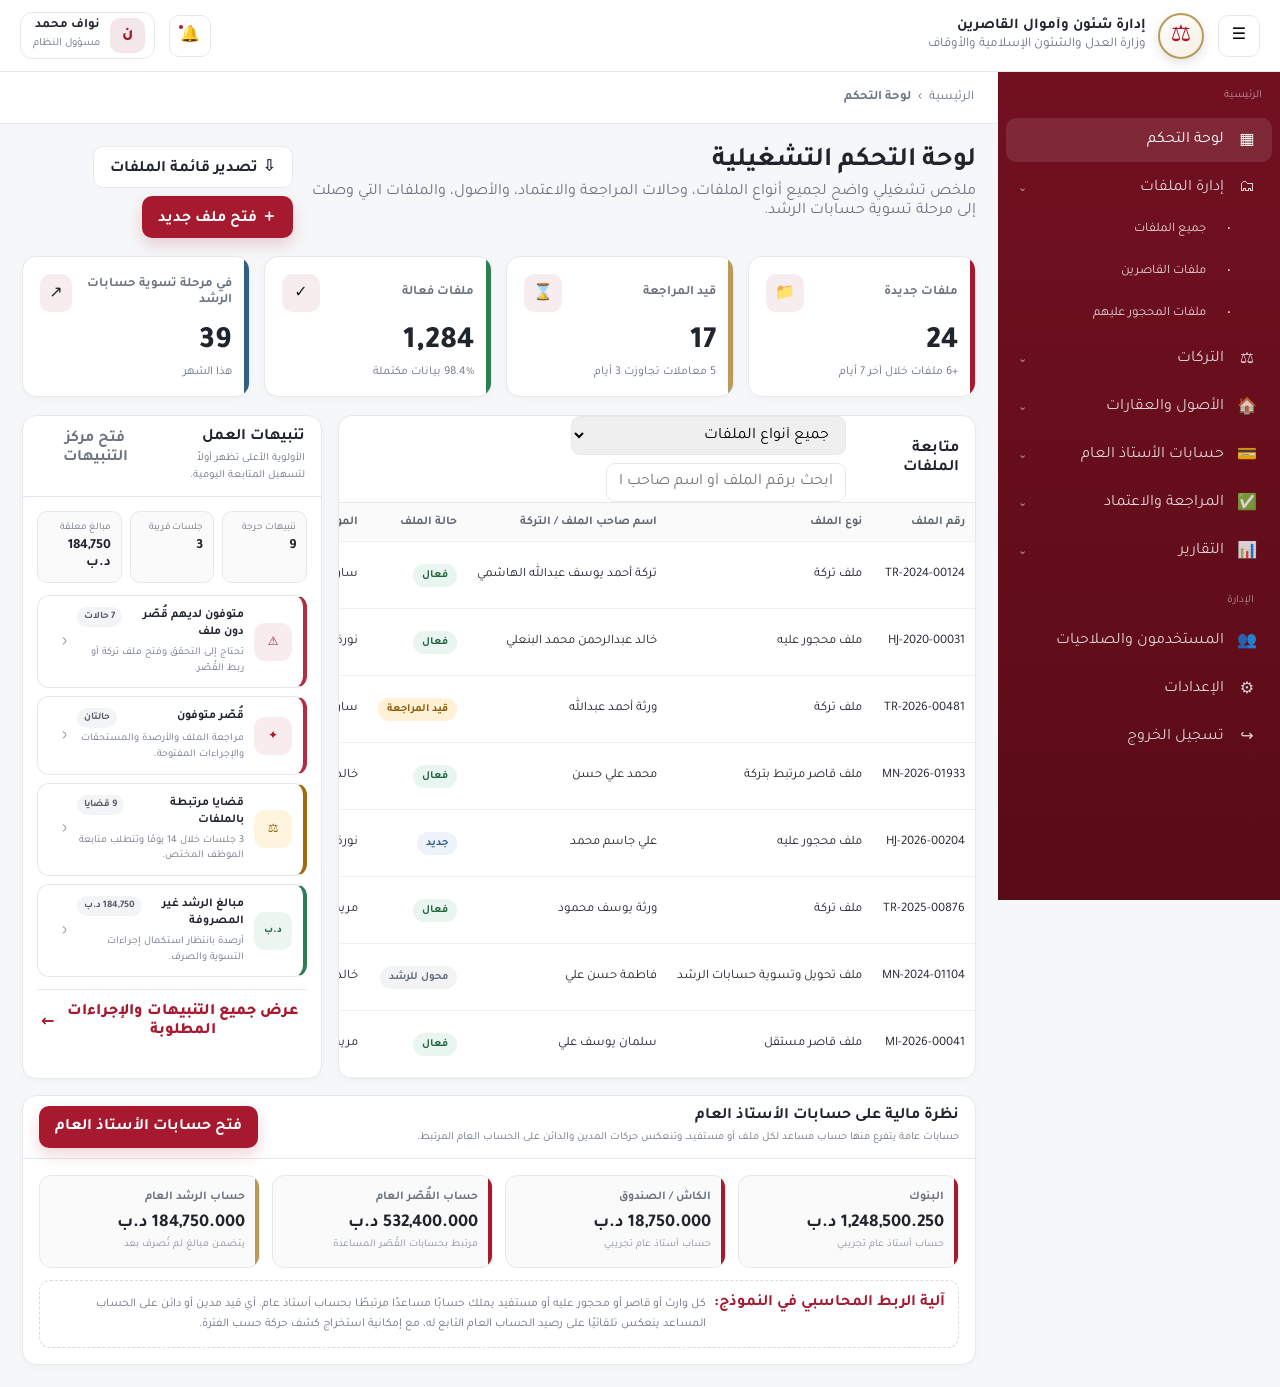
==== commit 9184823a: "Add files via upload" ====
--- a/index.html
+++ b/index.html
@@ -169,17 +169,32 @@
           </div>
         </div>
 
-        <aside class="region">
-          <div class="region-header"><h2>تنبيهات العمل</h2><button id="showAllAlertsBtn" class="btn btn-ghost">عرض جميع التنبيهات</button></div>
+        <aside class="region alerts-region">
+          <div class="region-header alert-region-head">
+            <div><h2>تنبيهات العمل</h2><span class="region-subtitle">الأولوية الأعلى تظهر أولاً لتسهيل المتابعة اليومية.</span></div>
+            <button id="showAllAlertsBtn" class="btn btn-ghost">فتح مركز التنبيهات</button>
+          </div>
           <div class="region-body">
-            <div class="activity-list">
-              <button class="activity activity-btn alert-danger" data-alert-filter="unopened-estates"><div class="activity-icon">⚠</div><div><strong>متوفون لديهم قُصّر ولم يُفتح لهم ملف</strong><p>7 حالات واردة تحتاج إلى التحقق وفتح ملف تركة أو ربط القُصّر.</p></div></button>
-              <button class="activity activity-btn alert-dark" data-alert-filter="deceased-minors"><div class="activity-icon">✦</div><div><strong>قُصّر متوفون</strong><p>حالتان تحتاجان إلى إيقاف الإجراءات الجارية ومراجعة الأرصدة والمستحقات.</p></div></button>
-              <button class="activity activity-btn alert-warning" data-alert-filter="legal-cases"><div class="activity-icon">⚖</div><div><strong>قضايا تخص قاصرًا أو صاحب ملف</strong><p>9 قضايا مرتبطة بملفات الإدارة، منها 3 جلسات خلال 14 يومًا.</p></div></button>
-              <button class="activity activity-btn alert-money" data-alert-filter="unpaid-adulthood"><div class="activity-icon">د.ب</div><div><strong>مبالغ الرشد غير المصروفة</strong><p>إجمالي تجريبي 184,750.000 د.ب بانتظار استكمال إجراءات التسوية والصرف.</p></div></button>
-              <button class="activity activity-btn" data-alert-filter="late-approvals"><div class="activity-icon">!</div><div><strong>معاملات اعتماد متأخرة</strong><p>5 معاملات تجاوزت زمن الخدمة المستهدف.</p></div></button>
-              <button class="activity activity-btn" data-alert-filter="rent-due"><div class="activity-icon">🏠</div><div><strong>إيجارات مستحقة</strong><p>8 وحدات لديها تحصيل مستحق هذا الأسبوع.</p></div></button>
+            <div class="alerts-overview-strip">
+              <div><span>تنبيهات حرجة</span><strong>9</strong></div>
+              <div><span>جلسات قريبة</span><strong>3</strong></div>
+              <div><span>مبالغ معلقة</span><strong>184,750 د.ب</strong></div>
             </div>
+            <div class="alert-card-list">
+              <button class="alert-card-item priority-high activity-btn" data-alert-filter="unopened-estates">
+                <span class="alert-card-icon">⚠</span><span class="alert-card-main"><span class="alert-card-top"><strong>متوفون لديهم قُصّر دون ملف</strong><b class="alert-count">7 حالات</b></span><small>تحتاج إلى التحقق وفتح ملف تركة أو ربط القُصّر.</small></span><span class="alert-chevron">‹</span>
+              </button>
+              <button class="alert-card-item priority-high activity-btn" data-alert-filter="deceased-minors">
+                <span class="alert-card-icon">✦</span><span class="alert-card-main"><span class="alert-card-top"><strong>قُصّر متوفون</strong><b class="alert-count">حالتان</b></span><small>مراجعة الملف والأرصدة والمستحقات والإجراءات المفتوحة.</small></span><span class="alert-chevron">‹</span>
+              </button>
+              <button class="alert-card-item priority-medium activity-btn" data-alert-filter="legal-cases">
+                <span class="alert-card-icon">⚖</span><span class="alert-card-main"><span class="alert-card-top"><strong>قضايا مرتبطة بالملفات</strong><b class="alert-count">9 قضايا</b></span><small>3 جلسات خلال 14 يومًا وتتطلب متابعة الموظف المختص.</small></span><span class="alert-chevron">‹</span>
+              </button>
+              <button class="alert-card-item priority-money activity-btn" data-alert-filter="unpaid-adulthood">
+                <span class="alert-card-icon">د.ب</span><span class="alert-card-main"><span class="alert-card-top"><strong>مبالغ الرشد غير المصروفة</strong><b class="alert-count">184,750 د.ب</b></span><small>أرصدة بانتظار استكمال إجراءات التسوية والصرف.</small></span><span class="alert-chevron">‹</span>
+              </button>
+            </div>
+            <button id="alertsMoreBtn" class="alerts-more-btn">عرض جميع التنبيهات والإجراءات المطلوبة <span>←</span></button>
           </div>
         </aside>
       </section>
@@ -203,29 +218,7 @@
         </div>
       </section>
 
-      <section class="region" style="margin-top:16px;">
-        <div class="region-header"><h2>مساحة متابعة تفاصيل الملف</h2><span style="font-size:12px;color:#7b818a">البيانات الأساسية، الأصول، الطلبات، المستندات وسجل الإجراءات</span></div>
-        <div class="region-body" data-tabs>
-          <div class="tabs">
-            <button class="tab-btn active" data-tab="tab-overview">ملخص الملف</button>
-            <button class="tab-btn" data-tab="tab-assets">الأصول</button>
-            <button class="tab-btn" data-tab="tab-requests">الطلبات والموافقات</button>
-            <button class="tab-btn" data-tab="tab-docs">المستندات</button>
-            <button class="tab-btn" data-tab="tab-audit">سجل التدقيق</button>
-          </div>
-          <div id="tab-overview" class="tab-panel active">
-            <div class="placeholder-grid">
-              <div class="placeholder-card"><strong>البيانات الأساسية للملف</strong><span>نوع الملف، اسم صاحب الملف أو التركة، حالة الملف، تاريخ الفتح، والموظف المسؤول عن المتابعة.</span></div>
-              <div class="placeholder-card"><strong>الأطراف المرتبطة</strong><span>الأولياء، الأوصياء، المستفيدون، والجهات ذات العلاقة.</span></div>
-              <div class="placeholder-card"><strong>ملخص مالي</strong><span>الأرصدة، الإيرادات، المصروفات، والالتزامات.</span></div>
-            </div>
-          </div>
-          <div id="tab-assets" class="tab-panel"><div class="placeholder-card"><strong>منطقة الأصول والعقارات</strong><span>جدول تفاعلي لعرض العقارات والوحدات والحسابات البنكية والأصول الأخرى المرتبطة بالملف.</span></div></div>
-          <div id="tab-requests" class="tab-panel"><div class="placeholder-card"><strong>مسار الطلبات والموافقات</strong><span>يعرض حالة كل طلب، ومستوى المراجعة الحالي، وقرار الاعتماد، وسجل الإحالات بين الموظفين.</span></div></div>
-          <div id="tab-docs" class="tab-panel"><div class="placeholder-card"><strong>مستندات الملف</strong><span>رفع المستندات وتصنيفها مع توضيح حالة التحقق وتاريخ الإصدار أو الانتهاء.</span></div></div>
-          <div id="tab-audit" class="tab-panel"><div class="placeholder-card"><strong>سجل التدقيق والإجراءات</strong><span>يوضح من قام بالإجراء، ووقت التنفيذ، ونوع التعديل، والقيمة قبل التعديل وبعده.</span></div></div>
-        </div>
-      </section>
+
     </div>
   </main>
 </div>
@@ -300,24 +293,24 @@
 <div id="alertsModal" class="modal-shell" aria-hidden="true">
   <div class="modal-card alerts-card">
     <div class="modal-header"><div><span class="eyebrow">مركز التنبيهات التشغيلية</span><h2>جميع تنبيهات العمل</h2></div><button class="icon-btn modal-close" data-close="alertsModal" aria-label="إغلاق التنبيهات">✕</button></div>
-    <div class="region-body">
+    <div class="region-body alerts-center-body">
       <div class="alert-summary-grid">
-        <div class="alert-summary danger"><span>متوفون لديهم قُصّر دون ملف</span><strong>7</strong></div>
-        <div class="alert-summary dark"><span>قُصّر متوفون</span><strong>2</strong></div>
-        <div class="alert-summary warning"><span>قضايا مرتبطة بالملفات</span><strong>9</strong></div>
-        <div class="alert-summary money"><span>مبالغ الرشد غير المصروفة</span><strong>184,750.000 د.ب</strong></div>
-      </div>
-      <div class="table-wrap">
-        <table class="detail-table">
-          <thead><tr><th>نوع التنبيه</th><th>البيان</th><th>العدد / المبلغ</th><th>الأولوية</th><th>الإجراء المقترح</th></tr></thead>
-          <tbody>
-            <tr><td>حالات وفاة</td><td>متوفون لديهم قُصّر ولم يتم فتح ملف إدارة لهم</td><td>7 حالات</td><td><span class="status review">عالية</span></td><td><button class="btn btn-secondary alert-action">مراجعة الحالات وفتح الملفات</button></td></tr>
-            <tr><td>قُصّر متوفون</td><td>قُصّر مسجلون بالنظام وردت بيانات وفاة بشأنهم</td><td>حالتان</td><td><span class="status review">عالية</span></td><td><button class="btn btn-secondary alert-action">مراجعة الملف والأرصدة</button></td></tr>
-            <tr><td>قضايا</td><td>قضايا قضائية تخص قاصرًا أو صاحب ملف أو أموالًا مرتبطة بالملف</td><td>9 قضايا</td><td><span class="status new">متابعة</span></td><td><button class="btn btn-secondary alert-action">عرض القضايا المرتبطة</button></td></tr>
-            <tr><td>حسابات الرشد</td><td>أرصدة مستحقة وصلت لمرحلة الرشد ولم تُصرف بعد</td><td>184,750.000 د.ب</td><td><span class="status review">مالية</span></td><td><button class="btn btn-secondary alert-action" id="openAdulthoodLedger">عرض حساب الرشد العام</button></td></tr>
-            <tr><td>مراجعة واعتماد</td><td>معاملات تجاوزت زمن الخدمة المستهدف</td><td>5 معاملات</td><td><span class="status new">متوسطة</span></td><td><button class="btn btn-secondary alert-action">فتح صندوق المراجعة</button></td></tr>
-          </tbody>
-        </table>
+        <button class="alert-summary danger alert-filter-card active" data-level="all"><span>إجمالي التنبيهات النشطة</span><strong>31</strong><small>اضغط لعرض الكل</small></button>
+        <button class="alert-summary danger alert-filter-card" data-level="high"><span>أولوية عالية</span><strong>9</strong><small>حالات وفاة وملفات تحتاج إجراء</small></button>
+        <button class="alert-summary warning alert-filter-card" data-level="follow"><span>متابعة قضائية وتشغيلية</span><strong>17</strong><small>قضايا واعتمادات وإيجارات</small></button>
+        <button class="alert-summary money alert-filter-card" data-level="money"><span>مبالغ الرشد غير المصروفة</span><strong>184,750.000 د.ب</strong><small>تحتاج تسوية وصرف</small></button>
+      </div>
+      <div class="alert-center-toolbar">
+        <div><strong>قائمة التنبيهات</strong><span id="alertFilterCaption">عرض جميع التنبيهات حسب الأولوية</span></div>
+        <label class="alert-search"><span>بحث</span><input id="alertSearchInput" placeholder="ابحث في التنبيهات..."></label>
+      </div>
+      <div class="alert-center-list" id="alertCenterList">
+        <article class="alert-center-item" data-level="high" data-key="unopened-estates"><div class="alert-center-icon danger">⚠</div><div class="alert-center-content"><div class="alert-center-title"><strong>متوفون لديهم قُصّر ولم يتم فتح ملف لهم</strong><span class="priority-chip high">أولوية عالية</span></div><p>وردت 7 حالات وفاة مرتبطة بقُصّر ولم يكتمل فتح ملف إدارة أو ربط القُصّر بالتركة.</p><div class="alert-meta"><span>7 حالات</span><span>المسؤول: إدارة الملفات</span><span>الإجراء خلال يوم عمل</span></div></div><button class="btn btn-secondary alert-action">مراجعة الحالات وفتح الملفات</button></article>
+        <article class="alert-center-item" data-level="high" data-key="deceased-minors"><div class="alert-center-icon dark">✦</div><div class="alert-center-content"><div class="alert-center-title"><strong>قُصّر متوفون مسجلون بالنظام</strong><span class="priority-chip high">أولوية عالية</span></div><p>توجد حالتان تتطلبان مراجعة الأرصدة والمستحقات وإيقاف الإجراءات المفتوحة قبل اتخاذ الإجراء النظامي.</p><div class="alert-meta"><span>حالتان</span><span>المسؤول: المراجعة</span><span>يتطلب تحقق</span></div></div><button class="btn btn-secondary alert-action">مراجعة الملفات والأرصدة</button></article>
+        <article class="alert-center-item" data-level="follow" data-key="legal-cases"><div class="alert-center-icon warning">⚖</div><div class="alert-center-content"><div class="alert-center-title"><strong>قضايا تخص قاصرًا أو صاحب ملف</strong><span class="priority-chip follow">متابعة</span></div><p>9 قضايا مرتبطة بملفات الإدارة، منها 3 جلسات خلال 14 يومًا وتحتاج إلى تجهيز المستندات والمتابعة.</p><div class="alert-meta"><span>9 قضايا</span><span>3 جلسات قريبة</span><span>المسؤول: الشؤون القانونية</span></div></div><button class="btn btn-secondary alert-action">عرض القضايا المرتبطة</button></article>
+        <article class="alert-center-item" data-level="money" data-key="unpaid-adulthood"><div class="alert-center-icon money">د.ب</div><div class="alert-center-content"><div class="alert-center-title"><strong>مبالغ الرشد غير المصروفة</strong><span class="priority-chip money">مالي</span></div><p>أرصدة وصلت إلى مرحلة الرشد ولم يتم صرفها بعد بسبب إجراءات تسوية أو مستندات أو اعتماد نهائي.</p><div class="alert-meta"><span>184,750.000 د.ب</span><span>حساب الرشد العام</span><span>يتطلب تسوية</span></div></div><button class="btn btn-secondary alert-action" id="openAdulthoodLedger">عرض تفاصيل حساب الرشد</button></article>
+        <article class="alert-center-item" data-level="follow" data-key="late-approvals"><div class="alert-center-icon warning">!</div><div class="alert-center-content"><div class="alert-center-title"><strong>معاملات اعتماد متأخرة</strong><span class="priority-chip follow">متابعة</span></div><p>5 معاملات تجاوزت زمن الخدمة المستهدف ولم يصدر بشأنها قرار اعتماد أو إعادة للاستكمال.</p><div class="alert-meta"><span>5 معاملات</span><span>تجاوز SLA</span><span>المسؤول: الاعتماد</span></div></div><button class="btn btn-secondary alert-action">فتح صندوق المراجعة</button></article>
+        <article class="alert-center-item" data-level="follow" data-key="rent-due"><div class="alert-center-icon info">🏠</div><div class="alert-center-content"><div class="alert-center-title"><strong>إيجارات مستحقة هذا الأسبوع</strong><span class="priority-chip follow">تشغيلي</span></div><p>8 وحدات عقارية لديها تحصيل مستحق خلال الأسبوع الحالي وتتطلب متابعة التحصيل أو المطابقة.</p><div class="alert-meta"><span>8 وحدات</span><span>هذا الأسبوع</span><span>المسؤول: العقارات</span></div></div><button class="btn btn-secondary alert-action">عرض التحصيلات المستحقة</button></article>
       </div>
       <div class="prototype-note">جميع الأعداد والمبالغ في مركز التنبيهات بيانات تجريبية لأغراض النموذج الأولي.</div>
     </div>
@@ -357,6 +350,20 @@
   </div>
 </div>
 
+<div id="balanceModal" class="modal-shell balance-modal-shell" aria-hidden="true">
+  <div class="modal-card balance-card">
+    <div class="modal-header"><div><span class="eyebrow">تفاصيل الرصيد</span><h2 id="balanceModalTitle">كشف حركة الرصيد</h2><div id="balanceModalMeta" class="case-meta"></div></div><div class="actions"><button id="balanceExportBtn" class="btn btn-secondary">تصدير كشف الرصيد</button><button class="icon-btn modal-close" data-close="balanceModal" aria-label="إغلاق تفاصيل الرصيد">✕</button></div></div>
+    <div class="balance-modal-body">
+      <div class="statement-controls balance-controls">
+        <div class="form-field"><label>من تاريخ</label><input id="balanceFrom" type="date" value="2026-07-01"></div>
+        <div class="form-field"><label>إلى تاريخ</label><input id="balanceTo" type="date" value="2026-08-31"></div>
+        <button id="applyBalanceFilter" class="btn btn-primary">تحديث تفاصيل الرصيد</button>
+      </div>
+      <div id="balanceStatementOutput"></div>
+    </div>
+  </div>
+</div>
+
 <div id="toast" class="toast"></div>
 <script src="app.js"></script>
 </body>
--- a/styles.css
+++ b/styles.css
@@ -342,3 +342,76 @@
 .statement-foot{padding:12px 15px;background:#fafafb;border-top:1px solid var(--line);font-size:11px;color:var(--muted);line-height:1.7}
 @media(max-width:1100px){.ledger-kpis,.alert-summary-grid,.finance-summary-grid{grid-template-columns:repeat(2,minmax(0,1fr))}.statement-summary{grid-template-columns:repeat(3,minmax(0,1fr))}}
 @media(max-width:700px){.ledger-kpis,.alert-summary-grid,.finance-summary-grid,.statement-summary{grid-template-columns:1fr}.ledger-explain,.statement-head{flex-direction:column}.statement-account-box{min-width:0;width:100%}.ledger-info-row{align-items:flex-start;flex-direction:column}}
+
+/* Responsive refinement: alerts, ledger, balance details, full mobile UX */
+.alerts-region .region-body{padding:14px}
+.alert-region-head{align-items:flex-start;padding-top:12px;padding-bottom:12px}
+.alerts-overview-strip{display:grid;grid-template-columns:repeat(3,minmax(0,1fr));gap:8px;margin-bottom:12px}
+.alerts-overview-strip>div{border:1px solid var(--line);border-radius:10px;padding:10px;background:#fafafb;min-width:0}
+.alerts-overview-strip span{display:block;font-size:10px;color:var(--muted);margin-bottom:4px}
+.alerts-overview-strip strong{display:block;font-size:14px;overflow-wrap:anywhere}
+.alert-card-list{display:grid;gap:8px}
+.alert-card-item{display:grid!important;grid-template-columns:38px minmax(0,1fr) 18px;align-items:center;gap:10px;width:100%;padding:11px!important;border:1px solid var(--line)!important;border-radius:12px;background:#fff!important;text-align:right;transition:.2s ease}
+.alert-card-item:hover{transform:translateY(-1px);border-color:#d9b5bb!important;box-shadow:0 5px 14px rgba(28,30,35,.05)}
+.alert-card-item.priority-high{border-right:4px solid var(--danger)!important}.alert-card-item.priority-medium{border-right:4px solid var(--warning)!important}.alert-card-item.priority-money{border-right:4px solid var(--success)!important}
+.alert-card-icon{width:38px;height:38px;border-radius:11px;display:grid;place-items:center;background:#f8ecee;color:var(--bh-maroon);font-weight:800;font-size:12px}
+.priority-medium .alert-card-icon{background:#fff5df;color:#8d620f}.priority-money .alert-card-icon{background:#eaf6ef;color:#2d6e4c;font-size:10px}
+.alert-card-main{min-width:0}.alert-card-top{display:flex;align-items:flex-start;justify-content:space-between;gap:8px}.alert-card-top strong{font-size:12px;line-height:1.45}.alert-card-main small{display:block;color:var(--muted);font-size:10.5px;line-height:1.5;margin-top:3px}.alert-count{flex:0 0 auto;font-size:10px;border-radius:999px;background:#f3f4f6;padding:4px 7px;color:#555d67;white-space:nowrap}.alert-chevron{color:#969da7;font-size:18px}.alerts-more-btn{width:100%;border:0;border-top:1px solid var(--line);background:transparent;color:var(--bh-maroon);font-weight:800;padding:13px 4px 0;margin-top:12px;cursor:pointer;display:flex;align-items:center;justify-content:center;gap:8px}
+
+.alerts-center-body{padding:18px}.alert-filter-card{font-family:inherit;text-align:right;cursor:pointer;transition:.2s;border-width:1px}.alert-filter-card small{display:block;margin-top:7px;color:var(--muted);font-size:10px;line-height:1.4}.alert-filter-card.active{box-shadow:0 0 0 2px rgba(166,25,46,.12);background:#fff}.alert-center-toolbar{display:flex;align-items:end;justify-content:space-between;gap:16px;margin:4px 0 12px}.alert-center-toolbar>div{display:grid;gap:3px}.alert-center-toolbar span{font-size:11px;color:var(--muted)}.alert-search{display:flex;align-items:center;gap:8px;border:1px solid var(--line);border-radius:10px;padding:0 10px;min-width:280px;background:#fff}.alert-search input{height:40px;border:0;outline:0;min-width:0;width:100%}.alert-center-list{display:grid;gap:10px}.alert-center-item{display:grid;grid-template-columns:44px minmax(0,1fr) auto;gap:12px;align-items:center;padding:14px;border:1px solid var(--line);border-radius:13px;background:#fff;transition:.2s}.alert-center-item:hover{border-color:#d9c2c6;background:#fffdfd}.alert-center-item.alert-focus{box-shadow:0 0 0 3px rgba(166,25,46,.12);border-color:#d197a1}.alert-center-icon{width:44px;height:44px;border-radius:12px;display:grid;place-items:center;font-weight:800}.alert-center-icon.danger{background:#fdecef;color:#a6192e}.alert-center-icon.dark{background:#eff1f3;color:#3a4048}.alert-center-icon.warning{background:#fff4de;color:#98660e}.alert-center-icon.money{background:#eaf6ef;color:#26724a;font-size:11px}.alert-center-icon.info{background:#edf3f8;color:#315f86}.alert-center-content{min-width:0}.alert-center-title{display:flex;align-items:center;gap:8px;flex-wrap:wrap}.alert-center-title strong{font-size:13px}.alert-center-content p{margin:5px 0 7px;color:var(--muted);font-size:11.5px;line-height:1.6}.alert-meta{display:flex;gap:6px;flex-wrap:wrap}.alert-meta span{font-size:10px;background:#f5f6f8;border-radius:999px;padding:4px 7px;color:#656d77}.priority-chip{font-size:9.5px;padding:4px 7px;border-radius:999px}.priority-chip.high{background:#fdecef;color:#9c2335}.priority-chip.follow{background:#fff4de;color:#8a5d0d}.priority-chip.money{background:#eaf6ef;color:#2b6d4a}
+
+.no-balance{font-size:11px;color:var(--muted)}
+.balance-card{width:min(1180px,97vw)}.balance-modal-body{padding:18px 22px 24px}.balance-controls{padding:12px;background:#fafafb;border:1px solid var(--line);border-radius:12px}.balance-statement{margin-top:14px}.balance-details-btn{white-space:nowrap}.general-balance-btn{white-space:nowrap}
+
+/* Financial overview should stay compact and readable at every width */
+.ledger-kpi strong{font-size:clamp(14px,1.5vw,18px);line-height:1.35;overflow-wrap:anywhere}.ledger-kpi small{display:block;font-size:10.5px;line-height:1.45}.ledger-kpis{align-items:stretch}.ledger-kpi{min-width:0}
+
+/* Better PC scaling for large screens */
+@media(min-width:1500px){.content{max-width:1680px;margin:0 auto;padding:26px}.layout-grid{grid-template-columns:minmax(0,1.75fr) minmax(360px,.65fr)}.case-card,.ledger-card{width:min(1480px,96vw)}}
+
+/* Tablet/mobile: make the whole app feel native rather than squeezed */
+@media(max-width:900px){
+  .page-heading{align-items:stretch}.page-heading .actions{width:100%}.page-heading .actions .btn{flex:1}
+  .region-header{align-items:flex-start;padding-top:12px;padding-bottom:12px;min-height:auto;flex-wrap:wrap}.region-header .toolbar,.case-toolbar{width:100%}.case-toolbar .search,.case-toolbar select.search,.case-toolbar input.search{width:100%;min-width:0}
+  .ledger-preview .region-header .btn{width:100%}
+  .case-tabs{padding:14px}.sticky-tabs{top:0}.tabs{scrollbar-width:none}.tabs::-webkit-scrollbar{display:none}
+  .modal-header{align-items:flex-start!important;flex-wrap:wrap}.modal-header .actions{width:100%}.modal-header .actions .btn{flex:1}
+  .alerts-center-body{padding:14px}.alert-center-toolbar{align-items:stretch;flex-direction:column}.alert-search{min-width:0;width:100%}
+  .alert-center-item{grid-template-columns:42px minmax(0,1fr)}.alert-center-item>.btn{grid-column:1/-1;width:100%}
+  .statement-controls,.ledger-filterbar{align-items:stretch}.statement-controls .form-field,.ledger-filterbar .form-field,.statement-controls .btn,.ledger-filterbar .btn{width:100%;min-width:0!important}
+  .balance-modal-body{padding:14px}.balance-controls{display:grid;grid-template-columns:1fr 1fr;align-items:end}.balance-controls .btn{grid-column:1/-1}
+}
+
+@media(max-width:720px){
+  :root{--header-h:64px}
+  body{font-size:14px}.app-header{height:var(--header-h);padding:0 8px}.header-section{gap:7px}.header-brand{gap:7px}.header-brand .brand-mark{width:38px;height:38px}.header-brand .brand-mark::before{font-size:19px}.header-brand strong{font-size:12px;max-width:155px}.icon-btn{width:38px;height:38px}.user-chip{padding:3px 5px}.avatar{width:32px;height:32px}
+  .breadcrumb-bar{height:44px;font-size:11px}.content{padding:12px}.page-heading{margin-bottom:12px}.page-heading h1{font-size:21px}.page-heading p{font-size:12px;line-height:1.6}.page-heading .actions{display:grid;grid-template-columns:1fr 1fr}.page-heading .actions .btn{min-width:0;padding:0 8px;font-size:11.5px}
+  .kpi-grid{grid-template-columns:repeat(2,minmax(0,1fr));gap:9px}.kpi-card{padding:12px}.kpi-value{font-size:23px;margin:8px 0 3px}.kpi-label{font-size:11px}.kpi-foot{font-size:10px;line-height:1.4}.kpi-icon{width:32px;height:32px}
+  .layout-grid{gap:12px}.region{border-radius:12px}.region-body{padding:12px}.region-header{padding:11px 12px}.region-header h2{font-size:14px}.region-subtitle{font-size:10px}
+  .alerts-overview-strip{grid-template-columns:repeat(3,minmax(0,1fr));gap:6px}.alerts-overview-strip>div{padding:8px}.alerts-overview-strip strong{font-size:11.5px}.alert-card-item{grid-template-columns:34px minmax(0,1fr) 14px;padding:9px!important;gap:8px}.alert-card-icon{width:34px;height:34px}.alert-card-top{display:grid;gap:3px}.alert-count{justify-self:start}.alert-card-main small{font-size:10px}
+  .ledger-kpis{grid-template-columns:repeat(2,minmax(0,1fr));gap:8px}.ledger-kpi{padding:11px}.ledger-kpi span{font-size:10px}.ledger-kpi strong{font-size:13px;margin-top:5px}.ledger-explain{padding:11px;display:grid;gap:4px}.ledger-explain strong{white-space:normal;font-size:11px}.ledger-explain span{font-size:10.5px}
+  .case-summary{grid-template-columns:repeat(2,minmax(0,1fr));padding:12px;gap:8px}.summary-item{padding:10px}.summary-item:last-child:nth-child(odd){grid-column:1/-1}.detail-grid{grid-template-columns:1fr}.detail-card{padding:12px}.data-row{display:grid;grid-template-columns:minmax(105px,.42fr) 1fr;align-items:start}.data-row strong{text-align:right;overflow-wrap:anywhere}
+  .finance-summary-grid{grid-template-columns:repeat(2,minmax(0,1fr));gap:8px}.finance-summary-card{padding:10px}.finance-summary-card strong{font-size:13px}
+  .statement-head{padding:14px}.statement-account-box{padding:10px}.statement-summary{grid-template-columns:repeat(2,minmax(0,1fr))}.statement-summary>div{padding:10px;border-bottom:1px solid var(--line)}.statement-summary>div:last-child{grid-column:1/-1}.statement-summary strong{font-size:11.5px;overflow-wrap:anywhere}
+  .alert-summary-grid{grid-template-columns:repeat(2,minmax(0,1fr));gap:8px}.alert-summary{padding:11px}.alert-summary strong{font-size:16px}.alert-center-item{padding:11px}.alert-center-title strong{font-size:12px}.alert-center-content p{font-size:10.5px}.alert-meta span{font-size:9.5px}
+  .wizard-body{padding:14px}.wizard-steps{grid-template-columns:1fr}.wizard-step{justify-content:flex-start}.wizard-footer{padding:10px 12px}.form-grid{grid-template-columns:1fr}.span-2{grid-column:auto}.asset-choice,.check-grid,.review-grid{grid-template-columns:1fr}
+  .balance-controls{grid-template-columns:1fr}.balance-controls .btn{grid-column:auto}
+
+  /* Convert dense tables to accessible mobile cards. */
+  .table-wrap{overflow:visible}
+  table.responsive-table, #casesTable, .detail-table, .statement-table{min-width:0;width:100%;display:block}
+  table.responsive-table thead, #casesTable thead, .detail-table thead, .statement-table thead{display:none}
+  table.responsive-table tbody, #casesTable tbody, .detail-table tbody, .statement-table tbody{display:grid;gap:10px;width:100%}
+  table.responsive-table tr, #casesTable tr, .detail-table tr, .statement-table tr{display:block;border:1px solid var(--line);border-radius:12px;background:#fff;overflow:hidden;box-shadow:0 1px 3px rgba(0,0,0,.025)}
+  table.responsive-table td, #casesTable td, .detail-table td, .statement-table td{display:grid;grid-template-columns:minmax(105px,40%) 1fr;gap:9px;align-items:start;width:100%;padding:9px 10px;border-bottom:1px solid #eff0f2;white-space:normal;text-align:right;overflow-wrap:anywhere;background:#fff!important;font-size:11.5px}
+  table.responsive-table td:last-child, #casesTable td:last-child, .detail-table td:last-child, .statement-table td:last-child{border-bottom:0}
+  table.responsive-table td::before, #casesTable td::before, .detail-table td::before, .statement-table td::before{content:attr(data-label);font-size:10px;color:var(--muted);font-weight:700;line-height:1.45}
+  table.responsive-table td[colspan], .detail-table td[colspan], .statement-table td[colspan]{display:block;text-align:center;color:var(--muted)}
+  table.responsive-table td[colspan]::before, .detail-table td[colspan]::before, .statement-table td[colspan]::before{content:none}
+  .statement-table .opening-row{border-color:#ecd7a9}.statement-table .opening-row td{background:#fffaf0!important}
+  #casesTable .btn,.detail-table .btn,.statement-table .btn{width:100%;min-height:38px;font-size:11px}
+  .link-btn{text-align:right;padding:0}
+}
+
+@media(max-width:440px){
+  .page-heading .actions{grid-template-columns:1fr}.kpi-grid{grid-template-columns:1fr}.alerts-overview-strip{grid-template-columns:1fr 1fr}.alerts-overview-strip>div:last-child{grid-column:1/-1}.ledger-kpis{grid-template-columns:1fr}.finance-summary-grid{grid-template-columns:1fr}.case-summary{grid-template-columns:1fr}.summary-item:last-child:nth-child(odd){grid-column:auto}.statement-summary{grid-template-columns:1fr}.statement-summary>div:last-child{grid-column:auto}.alert-summary-grid{grid-template-columns:1fr}.modal-shell{padding:0}.modal-card{width:100vw;max-height:100vh;border-radius:0}.modal-header{padding:12px!important}.modal-header h2{font-size:18px}.case-tabs{padding:10px}.toast{left:10px;right:10px;bottom:10px;text-align:center}.login-panel-wrap{padding:12px}.login-visual{padding:26px 18px}.login-hero h1{font-size:28px}}
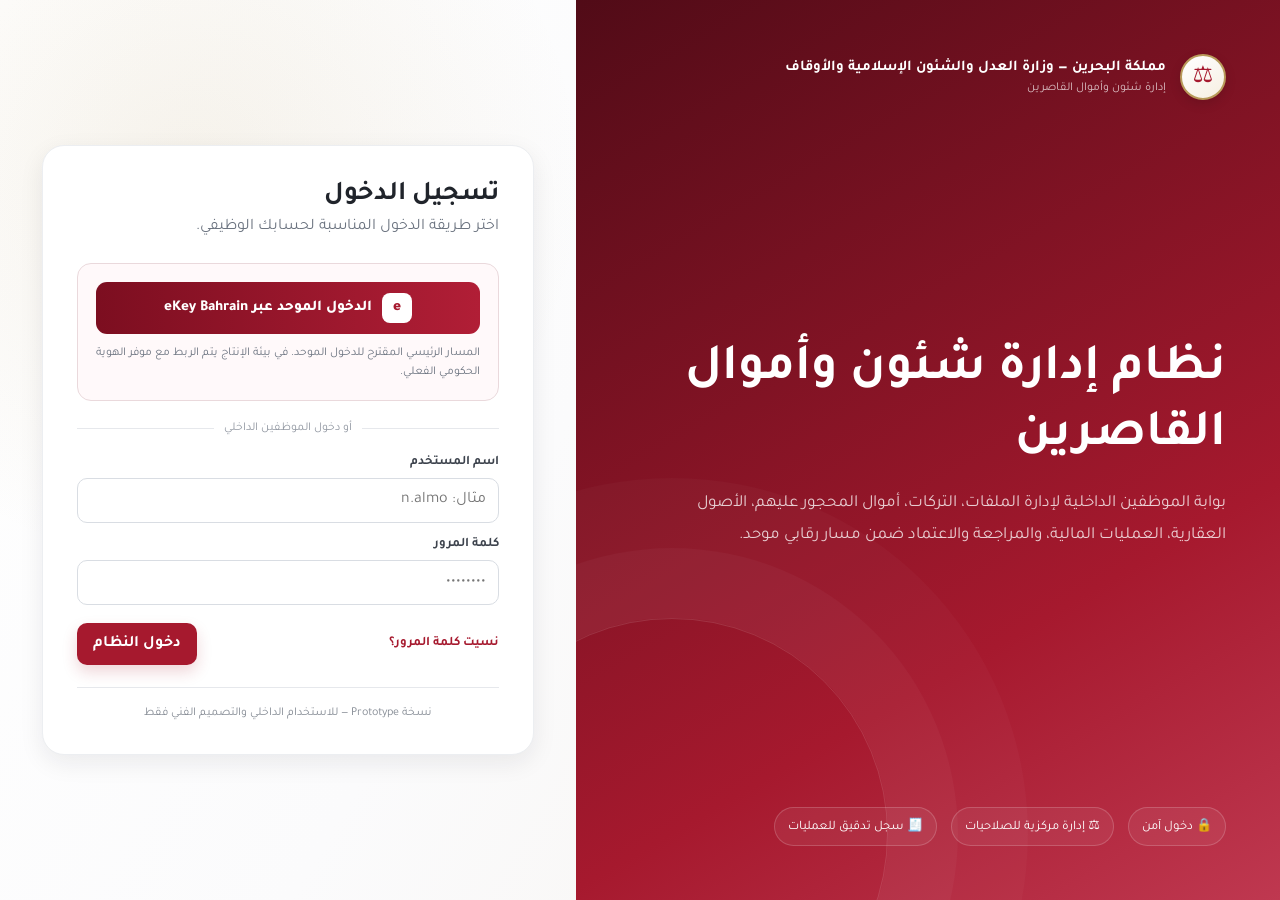
==== commit e7bf3a6c: "Add files via upload" ====
--- a/index.html
+++ b/index.html
@@ -3,368 +3,67 @@
 <head>
   <meta charset="utf-8" />
   <meta name="viewport" content="width=device-width,initial-scale=1" />
-  <title>لوحة التحكم | إدارة شئون وأموال القاصرين</title>
+  <title>تسجيل الدخول | إدارة شئون وأموال القاصرين</title>
   <link rel="stylesheet" href="styles.css" />
 </head>
 <body>
-<div class="app-shell">
-  <header class="app-header">
-    <div class="header-section">
-      <button id="navToggle" class="icon-btn" aria-label="طي القائمة">☰</button>
-      <div class="header-brand">
+  <main class="login-page">
+    <section class="login-visual" aria-label="هوية النظام">
+      <div class="login-brand">
         <div class="brand-mark" aria-label="موضع الشعار الرسمي"></div>
-        <div>
-          <strong>إدارة شئون وأموال القاصرين</strong>
-          <small>وزارة العدل والشئون الإسلامية والأوقاف</small>
-        </div>
-      </div>
-    </div>
-    <div class="header-section">
-      <button id="notificationsBtn" class="icon-btn" aria-label="التنبيهات">🔔<span class="badge-dot"></span></button>
-      <div class="user-chip">
-        <div class="avatar">ن</div>
-        <div><strong>نواف محمد</strong><small>مسؤول النظام</small></div>
-      </div>
-    </div>
-  </header>
-
-  <aside id="sidebar" class="sidebar" aria-label="القائمة الرئيسية">
-    <div class="nav-section-title">الرئيسية</div>
-    <nav class="nav-tree">
-      <button class="nav-item active" data-title="لوحة التحكم"><span class="nav-icon">▦</span><span class="nav-label">لوحة التحكم</span></button>
-
-      <div class="nav-group open">
-        <button class="nav-parent"><span class="nav-icon">🗂</span><span class="nav-label">إدارة الملفات</span><span class="nav-caret">⌄</span></button>
-        <div class="nav-children">
-          <button class="nav-item nav-child" data-title="جميع الملفات"><span class="nav-icon">•</span><span class="nav-label">جميع الملفات</span></button>
-          <button class="nav-item nav-child" data-title="ملفات القاصرين"><span class="nav-icon">•</span><span class="nav-label">ملفات القاصرين</span></button>
-          <button class="nav-item nav-child" data-title="ملفات المحجور عليهم"><span class="nav-icon">•</span><span class="nav-label">ملفات المحجور عليهم</span></button>
+        <div class="brand-text">
+          <strong>مملكة البحرين — وزارة العدل والشئون الإسلامية والأوقاف</strong>
+          <span>إدارة شئون وأموال القاصرين</span>
         </div>
       </div>
 
-      <div class="nav-group">
-        <button class="nav-parent"><span class="nav-icon">⚖</span><span class="nav-label">التركات</span><span class="nav-caret">⌄</span></button>
-        <div class="nav-children">
-          <button class="nav-item nav-child" data-title="ملفات التركات"><span class="nav-icon">•</span><span class="nav-label">ملفات التركات</span></button>
-          <button class="nav-item nav-child" data-title="الورثة والأطراف"><span class="nav-icon">•</span><span class="nav-label">الورثة والأطراف</span></button>
-          <button class="nav-item nav-child" data-title="مستندات التركة"><span class="nav-icon">•</span><span class="nav-label">المستندات</span></button>
-        </div>
+      <div class="login-hero">
+        <h1>نظام إدارة شئون وأموال القاصرين</h1>
+        <p>بوابة الموظفين الداخلية لإدارة الملفات، التركات، أموال المحجور عليهم، الأصول العقارية، العمليات المالية، والمراجعة والاعتماد ضمن مسار رقابي موحد.</p>
       </div>
 
-      <div class="nav-group">
-        <button class="nav-parent"><span class="nav-icon">🏠</span><span class="nav-label">الأصول والعقارات</span><span class="nav-caret">⌄</span></button>
-        <div class="nav-children">
-          <button class="nav-item nav-child" data-title="العقارات"><span class="nav-icon">•</span><span class="nav-label">العقارات والوحدات</span></button>
-          <button class="nav-item nav-child" data-title="الإيجارات"><span class="nav-icon">•</span><span class="nav-label">عقود الإيجار</span></button>
-          <button class="nav-item nav-child" data-title="التحصيلات"><span class="nav-icon">•</span><span class="nav-label">التحصيلات</span></button>
-        </div>
+      <div class="login-meta">
+        <span>🔒 دخول آمن</span>
+        <span>⚖ إدارة مركزية للصلاحيات</span>
+        <span>🧾 سجل تدقيق للعمليات</span>
       </div>
+    </section>
 
-      <div class="nav-group">
-        <button class="nav-parent"><span class="nav-icon">💳</span><span class="nav-label">حسابات الأستاذ العام</span><span class="nav-caret">⌄</span></button>
-        <div class="nav-children">
-          <button class="nav-item nav-child" data-title="دليل الحسابات"><span class="nav-icon">•</span><span class="nav-label">دليل الحسابات</span></button>
-          <button class="nav-item nav-child" data-title="القيود اليومية"><span class="nav-icon">•</span><span class="nav-label">القيود اليومية</span></button>
-          <button class="nav-item nav-child" data-title="المطابقة"><span class="nav-icon">•</span><span class="nav-label">المطابقة</span></button>
-        </div>
-      </div>
+    <section class="login-panel-wrap">
+      <div class="login-panel">
+        <h2>تسجيل الدخول</h2>
+        <p>اختر طريقة الدخول المناسبة لحسابك الوظيفي.</p>
 
-      <div class="nav-group">
-        <button class="nav-parent"><span class="nav-icon">✅</span><span class="nav-label">المراجعة والاعتماد</span><span class="nav-caret">⌄</span></button>
-        <div class="nav-children">
-          <button class="nav-item nav-child" data-title="صندوق المراجعة"><span class="nav-icon">•</span><span class="nav-label">صندوق المراجعة</span></button>
-          <button class="nav-item nav-child" data-title="طلبات الاعتماد"><span class="nav-icon">•</span><span class="nav-label">طلبات الاعتماد</span></button>
-          <button class="nav-item nav-child" data-title="المعاملات المتأخرة"><span class="nav-icon">•</span><span class="nav-label">المعاملات المتأخرة</span></button>
-        </div>
-      </div>
-
-      <div class="nav-group">
-        <button class="nav-parent"><span class="nav-icon">📊</span><span class="nav-label">التقارير</span><span class="nav-caret">⌄</span></button>
-        <div class="nav-children">
-          <button class="nav-item nav-child" data-title="التقارير التشغيلية"><span class="nav-icon">•</span><span class="nav-label">تقارير تشغيلية</span></button>
-          <button class="nav-item nav-child" data-title="التقارير المالية"><span class="nav-icon">•</span><span class="nav-label">تقارير مالية</span></button>
-          <button class="nav-item nav-child" data-title="تقارير الرقابة"><span class="nav-icon">•</span><span class="nav-label">تقارير الرقابة</span></button>
-        </div>
-      </div>
-
-      <div class="nav-section-title">الإدارة</div>
-      <button class="nav-item" data-title="المستخدمون والصلاحيات"><span class="nav-icon">👥</span><span class="nav-label">المستخدمون والصلاحيات</span></button>
-      <button class="nav-item" data-title="الإعدادات"><span class="nav-icon">⚙</span><span class="nav-label">الإعدادات</span></button>
-      <a class="nav-item" href="login.html"><span class="nav-icon">↪</span><span class="nav-label">تسجيل الخروج</span></a>
-    </nav>
-  </aside>
-
-  <main id="main" class="main">
-    <div class="breadcrumb-bar">
-      <span>الرئيسية</span><span>›</span><strong id="currentCrumb">لوحة التحكم</strong>
-    </div>
-
-    <div class="content">
-      <section class="page-heading">
-        <div>
-          <h1>لوحة التحكم التشغيلية</h1>
-          <p>ملخص تشغيلي واضح لجميع أنواع الملفات، وحالات المراجعة والاعتماد، والأصول، والملفات التي وصلت إلى مرحلة تسوية حسابات الرشد.</p>
-        </div>
-        <div class="actions">
-          <button id="exportBtn" class="btn btn-secondary">⇩ تصدير قائمة الملفات</button>
-          <button id="newFileBtn" class="btn btn-primary">＋ فتح ملف جديد</button>
-        </div>
-      </section>
-
-      <section class="kpi-grid" aria-label="المؤشرات الرئيسية">
-        <article class="kpi-card">
-          <div class="kpi-top"><span class="kpi-label">ملفات جديدة</span><span class="kpi-icon">📁</span></div>
-          <div class="kpi-value">24</div>
-          <div class="kpi-foot">+6 ملفات خلال آخر 7 أيام</div>
-        </article>
-        <article class="kpi-card gold">
-          <div class="kpi-top"><span class="kpi-label">قيد المراجعة</span><span class="kpi-icon">⌛</span></div>
-          <div class="kpi-value">17</div>
-          <div class="kpi-foot">5 معاملات تجاوزت 3 أيام</div>
-        </article>
-        <article class="kpi-card green">
-          <div class="kpi-top"><span class="kpi-label">ملفات فعالة</span><span class="kpi-icon">✓</span></div>
-          <div class="kpi-value">1,284</div>
-          <div class="kpi-foot">98.4% بيانات مكتملة</div>
-        </article>
-        <article class="kpi-card blue">
-          <div class="kpi-top"><span class="kpi-label">في مرحلة تسوية حسابات الرشد</span><span class="kpi-icon">↗</span></div>
-          <div class="kpi-value">39</div>
-          <div class="kpi-foot">هذا الشهر</div>
-        </article>
-      </section>
-
-      <section class="layout-grid">
-        <div class="region">
-          <div class="region-header">
-            <h2>متابعة الملفات</h2>
-            <div class="toolbar case-toolbar">
-              <select id="caseTypeFilter" class="search" aria-label="تصفية الملفات حسب النوع">
-                <option value="">جميع أنواع الملفات</option>
-                <option value="ملف تركة">ملف تركة</option>
-                <option value="ملف قاصر مرتبط بتركة">ملف قاصر مرتبط بتركة</option>
-                <option value="ملف قاصر مستقل">ملف قاصر مستقل</option>
-                <option value="ملف محجور عليه">ملف محجور عليه</option>
-                <option value="ملف تحويل وتسوية حسابات الرشد">ملف تحويل وتسوية حسابات الرشد</option>
-              </select>
-              <input id="searchInput" class="search" placeholder="ابحث برقم الملف أو اسم صاحب الملف..." />
-            </div>
-          </div>
-          <div class="table-wrap">
-            <table id="casesTable" aria-label="جدول الملفات">
-              <thead>
-                <tr><th>رقم الملف</th><th>نوع الملف</th><th>اسم صاحب الملف / التركة</th><th>حالة الملف</th><th>الموظف المختص</th><th>إجمالي الأصول (د.ب)</th><th>آخر إجراء تم</th><th>الإجراء المتاح</th></tr>
-              </thead>
-              <tbody>
-                <tr data-case="TR-2024-00124"><td>TR-2024-00124</td><td>ملف تركة</td><td>تركة أحمد يوسف عبدالله الهاشمي</td><td><span class="status active">فعال</span></td><td>سارة يوسف</td><td class="amount">غير مُقيّم</td><td>08/08/2026</td><td><button class="btn btn-secondary view-case">عرض تفاصيل الملف</button></td></tr>
-                <tr data-case="HJ-2020-00031"><td>HJ-2020-00031</td><td>ملف محجور عليه</td><td>خالد عبدالرحمن محمد البنعلي</td><td><span class="status active">فعال</span></td><td>نورة أحمد</td><td class="amount">70,000.000</td><td>08/08/2026</td><td><button class="btn btn-secondary view-case">عرض تفاصيل الملف</button></td></tr>
-                <tr data-case="TR-2026-00481"><td>TR-2026-00481</td><td>ملف تركة</td><td>ورثة أحمد عبدالله</td><td><span class="status review">قيد المراجعة</span></td><td>سارة يوسف</td><td class="amount">128,450.000</td><td>اليوم 10:42</td><td><button class="btn btn-secondary view-case">عرض تفاصيل الملف</button></td></tr>
-                <tr data-case="MN-2026-01933"><td>MN-2026-01933</td><td>ملف قاصر مرتبط بتركة</td><td>محمد علي حسن</td><td><span class="status active">فعال</span></td><td>خالد إبراهيم</td><td class="amount">42,850.500</td><td>أمس 14:10</td><td><button class="btn btn-secondary view-case">عرض تفاصيل الملف</button></td></tr>
-                <tr data-case="HJ-2026-00204"><td>HJ-2026-00204</td><td>ملف محجور عليه</td><td>علي جاسم محمد</td><td><span class="status new">جديد</span></td><td>نورة أحمد</td><td class="amount">19,600.000</td><td>اليوم 09:15</td><td><button class="btn btn-secondary view-case">عرض تفاصيل الملف</button></td></tr>
-                <tr data-case="TR-2025-00876"><td>TR-2025-00876</td><td>ملف تركة</td><td>ورثة يوسف محمود</td><td><span class="status active">فعال</span></td><td>مريم صالح</td><td class="amount">310,220.750</td><td>07/08/2026</td><td><button class="btn btn-secondary view-case">عرض تفاصيل الملف</button></td></tr>
-                <tr data-case="MN-2024-01104"><td>MN-2024-01104</td><td>ملف تحويل وتسوية حسابات الرشد</td><td>فاطمة حسن علي</td><td><span class="status closed">محول للرشد</span></td><td>خالد إبراهيم</td><td class="amount">61,125.000</td><td>05/08/2026</td><td><button class="btn btn-secondary view-case">عرض تفاصيل الملف</button></td></tr>
-                <tr data-case="MI-2026-00041"><td>MI-2026-00041</td><td>ملف قاصر مستقل</td><td>سلمان يوسف علي</td><td><span class="status active">فعال</span></td><td>مريم صالح</td><td class="amount">27,300.000</td><td>08/08/2026</td><td><button class="btn btn-secondary view-case">عرض تفاصيل الملف</button></td></tr>
-              </tbody>
-            </table>
-          </div>
+        <div class="ekey-box">
+          <button id="ekeyBtn" class="ekey-btn" type="button">
+            <span class="ekey-badge">e</span>
+            الدخول الموحد عبر eKey Bahrain
+          </button>
+          <div class="helper">المسار الرئيسي المقترح للدخول الموحد. في بيئة الإنتاج يتم الربط مع موفر الهوية الحكومي الفعلي.</div>
         </div>
 
-        <aside class="region alerts-region">
-          <div class="region-header alert-region-head">
-            <div><h2>تنبيهات العمل</h2><span class="region-subtitle">الأولوية الأعلى تظهر أولاً لتسهيل المتابعة اليومية.</span></div>
-            <button id="showAllAlertsBtn" class="btn btn-ghost">فتح مركز التنبيهات</button>
+        <div class="divider">أو دخول الموظفين الداخلي</div>
+
+        <form id="staffLogin" class="login-form">
+          <div class="form-field">
+            <label for="username">اسم المستخدم</label>
+            <input id="username" autocomplete="username" placeholder="مثال: n.almo" />
           </div>
-          <div class="region-body">
-            <div class="alerts-overview-strip">
-              <div><span>تنبيهات حرجة</span><strong>9</strong></div>
-              <div><span>جلسات قريبة</span><strong>3</strong></div>
-              <div><span>مبالغ معلقة</span><strong>184,750 د.ب</strong></div>
-            </div>
-            <div class="alert-card-list">
-              <button class="alert-card-item priority-high activity-btn" data-alert-filter="unopened-estates">
-                <span class="alert-card-icon">⚠</span><span class="alert-card-main"><span class="alert-card-top"><strong>متوفون لديهم قُصّر دون ملف</strong><b class="alert-count">7 حالات</b></span><small>تحتاج إلى التحقق وفتح ملف تركة أو ربط القُصّر.</small></span><span class="alert-chevron">‹</span>
-              </button>
-              <button class="alert-card-item priority-high activity-btn" data-alert-filter="deceased-minors">
-                <span class="alert-card-icon">✦</span><span class="alert-card-main"><span class="alert-card-top"><strong>قُصّر متوفون</strong><b class="alert-count">حالتان</b></span><small>مراجعة الملف والأرصدة والمستحقات والإجراءات المفتوحة.</small></span><span class="alert-chevron">‹</span>
-              </button>
-              <button class="alert-card-item priority-medium activity-btn" data-alert-filter="legal-cases">
-                <span class="alert-card-icon">⚖</span><span class="alert-card-main"><span class="alert-card-top"><strong>قضايا مرتبطة بالملفات</strong><b class="alert-count">9 قضايا</b></span><small>3 جلسات خلال 14 يومًا وتتطلب متابعة الموظف المختص.</small></span><span class="alert-chevron">‹</span>
-              </button>
-              <button class="alert-card-item priority-money activity-btn" data-alert-filter="unpaid-adulthood">
-                <span class="alert-card-icon">د.ب</span><span class="alert-card-main"><span class="alert-card-top"><strong>مبالغ الرشد غير المصروفة</strong><b class="alert-count">184,750 د.ب</b></span><small>أرصدة بانتظار استكمال إجراءات التسوية والصرف.</small></span><span class="alert-chevron">‹</span>
-              </button>
-            </div>
-            <button id="alertsMoreBtn" class="alerts-more-btn">عرض جميع التنبيهات والإجراءات المطلوبة <span>←</span></button>
+          <div class="form-field">
+            <label for="password">كلمة المرور</label>
+            <input id="password" type="password" autocomplete="current-password" placeholder="••••••••" />
           </div>
-        </aside>
-      </section>
+          <div class="login-actions">
+            <a href="#" onclick="toast('سيتم ربط استعادة كلمة المرور لاحقًا'); return false;">نسيت كلمة المرور؟</a>
+            <button class="btn btn-primary" type="submit">دخول النظام</button>
+          </div>
+        </form>
 
-      <section class="region ledger-preview" style="margin-top:16px;">
-        <div class="region-header">
-          <div><h2>نظرة مالية على حسابات الأستاذ العام</h2><span class="region-subtitle">حسابات عامة يتفرع منها حساب مساعد لكل ملف أو مستفيد، وتنعكس حركات المدين والدائن على الحساب العام المرتبط.</span></div>
-          <button id="openLedgerBtn" class="btn btn-primary">فتح حسابات الأستاذ العام</button>
-        </div>
-        <div class="region-body">
-          <div class="ledger-kpis">
-            <div class="ledger-kpi"><span>البنوك</span><strong>1,248,500.250 د.ب</strong><small>حساب أستاذ عام تجريبي</small></div>
-            <div class="ledger-kpi"><span>الكاش / الصندوق</span><strong>18,750.000 د.ب</strong><small>حساب أستاذ عام تجريبي</small></div>
-            <div class="ledger-kpi"><span>حساب القُصّر العام</span><strong>532,400.000 د.ب</strong><small>مرتبط بحسابات القُصّر المساعدة</small></div>
-            <div class="ledger-kpi adulthood"><span>حساب الرشد العام</span><strong>184,750.000 د.ب</strong><small>يتضمن مبالغ لم تُصرف بعد</small></div>
-          </div>
-          <div class="ledger-explain">
-            <strong>آلية الربط المحاسبي في النموذج:</strong>
-            <span>كل وارث أو قاصر أو محجور عليه أو مستفيد يملك حسابًا مساعدًا مرتبطًا بحساب أستاذ عام. أي قيد مدين أو دائن على الحساب المساعد ينعكس تلقائيًا على رصيد الحساب العام التابع له، مع إمكانية استخراج كشف حركة حسب الفترة.</span>
-          </div>
-        </div>
-      </section>
-
-
-    </div>
+        <div class="login-footer">نسخة Prototype — للاستخدام الداخلي والتصميم الفني فقط</div>
+      </div>
+    </section>
   </main>
-</div>
-
-<div id="wizardModal" class="modal-shell" aria-hidden="true">
-  <div class="modal-card wizard-card">
-    <div class="modal-header"><div><span class="eyebrow" id="wizardEyebrow">فتح ملف جديد</span><h2 id="wizardTitle">معالج إنشاء ملف جديد</h2></div><button class="icon-btn modal-close" data-close="wizardModal" aria-label="إغلاق معالج إنشاء الملف">✕</button></div>
-    <div class="wizard-steps">
-      <button class="wizard-step active" data-step="0"><span>1</span>بيانات الملف الأساسية</button>
-      <button class="wizard-step" data-step="1"><span>2</span>الأطراف المرتبطة</button>
-      <button class="wizard-step" data-step="2"><span>3</span>الأصول والأموال</button>
-      <button class="wizard-step" data-step="3"><span>4</span>المستندات وتكليف الموظف</button>
-      <button class="wizard-step" data-step="4"><span>5</span>مراجعة البيانات وإنشاء الملف</button>
-    </div>
-    <form id="caseWizard" class="wizard-body">
-      <section class="wizard-panel active" data-panel="0">
-        <div class="section-title"><h3 id="primarySectionTitle">المعلومات الأساسية للملف</h3><p id="primarySectionHelp">اختر نوع الملف أولاً، ثم أدخل البيانات الأساسية المطلوبة لفتحه.</p></div>
-        <div class="form-grid">
-          <div class="form-field"><label for="fileType">نوع الملف المراد فتحه *</label><select id="fileType" required><option value="">— اختر نوع الملف —</option><option value="estate">ملف تركة</option><option value="minor-estate">ملف قاصر مرتبط بتركة</option><option value="minor-independent">ملف قاصر مستقل</option><option value="interdicted">ملف محجور عليه</option><option value="adulthood">ملف تحويل وتسوية حسابات الرشد</option></select><small class="field-help" id="fileTypeHelp">يحدد نوع الملف الحقول والمستندات المطلوبة في الخطوات التالية.</small></div>
-          <div class="form-field"><label id="primaryIdLabel">الرقم الشخصي / رقم الهوية *</label><input id="primaryId" required placeholder="أدخل الرقم الشخصي" /></div>
-          <div class="form-field span-2"><label id="primaryNameLabel">اسم صاحب الملف بالكامل *</label><input id="primaryName" required placeholder="الاسم كما يظهر في المستند الرسمي" /></div>
-          <div class="form-field"><label id="primaryDateLabel">التاريخ الأساسي *</label><input id="primaryDate" type="date" required /></div>
-          <div class="form-field" id="certificateField"><label id="certificateLabel">رقم المستند الأساسي</label><input id="certificateNo" placeholder="رقم المستند إن وجد" /></div>
-          <div class="form-field"><label id="caseReferenceLabel">رقم القضية / المرجع الرسمي</label><input id="caseReference" placeholder="أدخل الرقم إن وجد" /></div>
-          <div class="form-field"><label id="courtLabel">المحكمة أو الجهة المختصة</label><select id="courtSelect"><option>المحكمة الكبرى الشرعية</option><option>المحكمة الكبرى المدنية</option><option>وزارة العدل</option><option>أخرى</option></select></div>
-          <div class="form-field span-2"><label>ملاحظات أولية</label><textarea placeholder="أي معلومات مهمة عند فتح الملف"></textarea></div>
-        </div>
-      </section>
-      <section class="wizard-panel" data-panel="1">
-        <div class="section-title"><h3>الأطراف المرتبطة بالملف</h3><p>أضف الأشخاص والجهات المرتبطة حسب نوع الملف، مثل القاصر أو الولي أو الوصي أو القيم أو الوارث أو الوكيل.</p></div>
-        <div class="repeat-card"><div class="form-grid"><div class="form-field"><label>صفة الطرف في الملف *</label><select><option>قاصر</option><option>ولي</option><option>وصي</option><option>قيم على محجور عليه</option><option>وارث بالغ</option><option>وكيل قانوني</option><option>مستفيد</option><option>طرف ذو صلة</option></select></div><div class="form-field"><label>الرقم الشخصي *</label><input placeholder="الرقم الشخصي" /></div><div class="form-field span-2"><label>الاسم الكامل *</label><input placeholder="اسم الطرف" /></div><div class="form-field"><label>تاريخ الميلاد</label><input type="date" /></div><div class="form-field"><label>نسبة الاستحقاق</label><input placeholder="مثال 25%" /></div></div></div>
-        <button type="button" class="btn btn-secondary" id="addParty">＋ إضافة طرف مرتبط آخر</button>
-        <div id="partyList" class="mini-list"><div><strong>لم تتم إضافة أطراف إضافية بعد</strong><span>يمكن إضافة أكثر من شخص أو جهة مرتبطة بالملف.</span></div></div>
-      </section>
-      <section class="wizard-panel" data-panel="2">
-        <div class="section-title"><h3>الأصول والأموال المرتبطة بالملف</h3><p>أضف الأصول المعروفة عند فتح الملف، ويمكن استكمال بياناتها وقيمها وتفاصيل ملكيتها لاحقًا.</p></div>
-        <div class="asset-choice"><button type="button" data-asset="عقار">🏠 عقار</button><button type="button" data-asset="حساب بنكي">🏦 حساب بنكي</button><button type="button" data-asset="نقد">💵 نقد</button><button type="button" data-asset="أسهم / استثمار">📈 أسهم / استثمار</button><button type="button" data-asset="مركبة">🚗 مركبة</button><button type="button" data-asset="أصل آخر">＋ أصل آخر</button></div>
-        <div id="assetList" class="mini-list"><div><strong>لا توجد أصول مسجلة</strong><span>اختر نوع الأصل لإضافته إلى الملف الحالي.</span></div></div>
-      </section>
-      <section class="wizard-panel" data-panel="3">
-        <div class="section-title"><h3>المستندات المطلوبة وتكليف الموظف</h3><p>حدد المستندات المتوفرة عند فتح الملف، ثم عيّن الموظف المسؤول عن متابعته.</p></div>
-        <div class="check-grid"><label><input type="checkbox" checked> شهادة الوفاة</label><label><input type="checkbox"> الفريضة الشرعية</label><label><input type="checkbox"> حكم / قرار المحكمة</label><label><input type="checkbox"> إثباتات الهوية</label><label><input type="checkbox"> مستندات الملكية</label><label><input type="checkbox"> كشوف الحسابات</label></div>
-        <div class="form-grid top-gap"><div class="form-field"><label>الموظف المختص *</label><select required><option>سارة يوسف</option><option>خالد إبراهيم</option><option>مريم صالح</option></select></div><div class="form-field"><label>أولوية الملف</label><select><option>عادية</option><option>عالية</option><option>عاجلة</option></select></div><div class="form-field span-2"><label>ملاحظات التكليف</label><textarea placeholder="تعليمات المتابعة"></textarea></div></div>
-      </section>
-      <section class="wizard-panel" data-panel="4">
-        <div class="section-title"><h3>مراجعة البيانات قبل إنشاء الملف</h3><p>راجع نوع الملف ومسار العمل قبل الحفظ. سيُنشئ النظام رقم ملف تلقائيًا ويحفظه مبدئيًا بحالة «جديد - تحت استكمال البيانات».</p></div>
-        <div class="review-grid"><div><span>نوع الملف المختار</span><strong id="reviewFileType">لم يتم الاختيار بعد</strong></div><div><span>حالة الملف عند الإنشاء</span><strong>جديد - تحت استكمال البيانات</strong></div><div><span>مسار العمل الأولي</span><strong id="reviewWorkflow">استكمال البيانات ← مطابقة ← مراجعة ← تفعيل</strong></div><div><span>تسجيل العمليات</span><strong>سجل التدقيق مفعّل تلقائيًا</strong></div></div>
-        <div class="notice-box" id="reviewNotice">بعد إنشاء الملف يمكن فتح «تفاصيل الملف» مباشرة لاستكمال الأطراف والأصول والحسابات والعقارات والمستندات والطلبات المرتبطة به.</div>
-      </section>
-    </form>
-    <div class="wizard-footer"><button type="button" class="btn btn-secondary" id="wizardPrev">السابق</button><div class="footer-actions"><button type="button" class="btn btn-ghost modal-close" data-close="wizardModal">إلغاء</button><button type="button" class="btn btn-primary" id="wizardNext">التالي</button><button type="button" class="btn btn-primary hidden" id="wizardCreate">إنشاء الملف</button></div></div>
-  </div>
-</div>
-
-<div id="caseModal" class="modal-shell" aria-hidden="true">
-  <div class="modal-card case-card">
-    <div class="modal-header case-head"><div><span class="eyebrow">تفاصيل الملف الكاملة</span><h2 id="caseTitle">تفاصيل الملف</h2><div id="caseMeta" class="case-meta"></div></div><div class="actions"><button class="btn btn-secondary">طباعة ملخص الملف</button><button class="btn btn-primary">إنشاء إجراء على الملف</button><button class="icon-btn modal-close" data-close="caseModal" aria-label="إغلاق تفاصيل الملف">✕</button></div></div>
-    <div class="case-summary" id="caseSummary"></div>
-    <div class="case-tabs" data-tabs>
-      <div class="tabs sticky-tabs"><button class="tab-btn active" data-tab="detail-overview">البيانات الرئيسية</button><button class="tab-btn" data-tab="detail-parties">الأطراف</button><button class="tab-btn" data-tab="detail-assets">الأصول والعقارات</button><button class="tab-btn" data-tab="detail-finance">الحسابات والحركات</button><button class="tab-btn" data-tab="detail-requests">الطلبات والموافقات</button><button class="tab-btn" data-tab="detail-docs">المستندات</button><button class="tab-btn" data-tab="detail-audit">سجل الإجراءات</button></div>
-      <div id="detail-overview" class="tab-panel active"><div id="detailOverview"></div></div>
-      <div id="detail-parties" class="tab-panel"><div id="detailParties"></div></div>
-      <div id="detail-assets" class="tab-panel"><div id="detailAssets"></div></div>
-      <div id="detail-finance" class="tab-panel"><div id="detailFinance"></div></div>
-      <div id="detail-requests" class="tab-panel"><div id="detailRequests"></div></div>
-      <div id="detail-docs" class="tab-panel"><div id="detailDocs"></div></div>
-      <div id="detail-audit" class="tab-panel"><div id="detailAudit"></div></div>
-    </div>
-  </div>
-</div>
-
-<div id="alertsModal" class="modal-shell" aria-hidden="true">
-  <div class="modal-card alerts-card">
-    <div class="modal-header"><div><span class="eyebrow">مركز التنبيهات التشغيلية</span><h2>جميع تنبيهات العمل</h2></div><button class="icon-btn modal-close" data-close="alertsModal" aria-label="إغلاق التنبيهات">✕</button></div>
-    <div class="region-body alerts-center-body">
-      <div class="alert-summary-grid">
-        <button class="alert-summary danger alert-filter-card active" data-level="all"><span>إجمالي التنبيهات النشطة</span><strong>31</strong><small>اضغط لعرض الكل</small></button>
-        <button class="alert-summary danger alert-filter-card" data-level="high"><span>أولوية عالية</span><strong>9</strong><small>حالات وفاة وملفات تحتاج إجراء</small></button>
-        <button class="alert-summary warning alert-filter-card" data-level="follow"><span>متابعة قضائية وتشغيلية</span><strong>17</strong><small>قضايا واعتمادات وإيجارات</small></button>
-        <button class="alert-summary money alert-filter-card" data-level="money"><span>مبالغ الرشد غير المصروفة</span><strong>184,750.000 د.ب</strong><small>تحتاج تسوية وصرف</small></button>
-      </div>
-      <div class="alert-center-toolbar">
-        <div><strong>قائمة التنبيهات</strong><span id="alertFilterCaption">عرض جميع التنبيهات حسب الأولوية</span></div>
-        <label class="alert-search"><span>بحث</span><input id="alertSearchInput" placeholder="ابحث في التنبيهات..."></label>
-      </div>
-      <div class="alert-center-list" id="alertCenterList">
-        <article class="alert-center-item" data-level="high" data-key="unopened-estates"><div class="alert-center-icon danger">⚠</div><div class="alert-center-content"><div class="alert-center-title"><strong>متوفون لديهم قُصّر ولم يتم فتح ملف لهم</strong><span class="priority-chip high">أولوية عالية</span></div><p>وردت 7 حالات وفاة مرتبطة بقُصّر ولم يكتمل فتح ملف إدارة أو ربط القُصّر بالتركة.</p><div class="alert-meta"><span>7 حالات</span><span>المسؤول: إدارة الملفات</span><span>الإجراء خلال يوم عمل</span></div></div><button class="btn btn-secondary alert-action">مراجعة الحالات وفتح الملفات</button></article>
-        <article class="alert-center-item" data-level="high" data-key="deceased-minors"><div class="alert-center-icon dark">✦</div><div class="alert-center-content"><div class="alert-center-title"><strong>قُصّر متوفون مسجلون بالنظام</strong><span class="priority-chip high">أولوية عالية</span></div><p>توجد حالتان تتطلبان مراجعة الأرصدة والمستحقات وإيقاف الإجراءات المفتوحة قبل اتخاذ الإجراء النظامي.</p><div class="alert-meta"><span>حالتان</span><span>المسؤول: المراجعة</span><span>يتطلب تحقق</span></div></div><button class="btn btn-secondary alert-action">مراجعة الملفات والأرصدة</button></article>
-        <article class="alert-center-item" data-level="follow" data-key="legal-cases"><div class="alert-center-icon warning">⚖</div><div class="alert-center-content"><div class="alert-center-title"><strong>قضايا تخص قاصرًا أو صاحب ملف</strong><span class="priority-chip follow">متابعة</span></div><p>9 قضايا مرتبطة بملفات الإدارة، منها 3 جلسات خلال 14 يومًا وتحتاج إلى تجهيز المستندات والمتابعة.</p><div class="alert-meta"><span>9 قضايا</span><span>3 جلسات قريبة</span><span>المسؤول: الشؤون القانونية</span></div></div><button class="btn btn-secondary alert-action">عرض القضايا المرتبطة</button></article>
-        <article class="alert-center-item" data-level="money" data-key="unpaid-adulthood"><div class="alert-center-icon money">د.ب</div><div class="alert-center-content"><div class="alert-center-title"><strong>مبالغ الرشد غير المصروفة</strong><span class="priority-chip money">مالي</span></div><p>أرصدة وصلت إلى مرحلة الرشد ولم يتم صرفها بعد بسبب إجراءات تسوية أو مستندات أو اعتماد نهائي.</p><div class="alert-meta"><span>184,750.000 د.ب</span><span>حساب الرشد العام</span><span>يتطلب تسوية</span></div></div><button class="btn btn-secondary alert-action" id="openAdulthoodLedger">عرض تفاصيل حساب الرشد</button></article>
-        <article class="alert-center-item" data-level="follow" data-key="late-approvals"><div class="alert-center-icon warning">!</div><div class="alert-center-content"><div class="alert-center-title"><strong>معاملات اعتماد متأخرة</strong><span class="priority-chip follow">متابعة</span></div><p>5 معاملات تجاوزت زمن الخدمة المستهدف ولم يصدر بشأنها قرار اعتماد أو إعادة للاستكمال.</p><div class="alert-meta"><span>5 معاملات</span><span>تجاوز SLA</span><span>المسؤول: الاعتماد</span></div></div><button class="btn btn-secondary alert-action">فتح صندوق المراجعة</button></article>
-        <article class="alert-center-item" data-level="follow" data-key="rent-due"><div class="alert-center-icon info">🏠</div><div class="alert-center-content"><div class="alert-center-title"><strong>إيجارات مستحقة هذا الأسبوع</strong><span class="priority-chip follow">تشغيلي</span></div><p>8 وحدات عقارية لديها تحصيل مستحق خلال الأسبوع الحالي وتتطلب متابعة التحصيل أو المطابقة.</p><div class="alert-meta"><span>8 وحدات</span><span>هذا الأسبوع</span><span>المسؤول: العقارات</span></div></div><button class="btn btn-secondary alert-action">عرض التحصيلات المستحقة</button></article>
-      </div>
-      <div class="prototype-note">جميع الأعداد والمبالغ في مركز التنبيهات بيانات تجريبية لأغراض النموذج الأولي.</div>
-    </div>
-  </div>
-</div>
-
-<div id="ledgerModal" class="modal-shell" aria-hidden="true">
-  <div class="modal-card ledger-card">
-    <div class="modal-header"><div><span class="eyebrow">الحسابات المالية</span><h2>الأستاذ العام والحسابات المساعدة</h2><div class="case-meta">هيكل محاسبي تجريبي يوضح علاقة الحساب العام بالحساب المساعد لكل ملف أو مستفيد.</div></div><div class="actions"><button id="ledgerExportBtn" class="btn btn-secondary">تصدير كشف الحساب</button><button class="icon-btn modal-close" data-close="ledgerModal" aria-label="إغلاق الحسابات">✕</button></div></div>
-    <div class="case-tabs" data-tabs>
-      <div class="tabs sticky-tabs">
-        <button class="tab-btn active" data-tab="ledger-general">حسابات الأستاذ العام</button>
-        <button class="tab-btn" data-tab="ledger-subsidiary">الحسابات المساعدة</button>
-        <button class="tab-btn" data-tab="ledger-statement">كشف الحركة المالية</button>
-      </div>
-      <div id="ledger-general" class="tab-panel active">
-        <div class="ledger-info-row"><div><strong>قاعدة النموذج</strong><span>الرصيد الظاهر لكل حساب عام هو مجموع القيود/الحسابات المساعدة التابعة له وفق نوع الحساب.</span></div><div class="legend"><span class="legend-dot debit"></span>مدين <span class="legend-dot credit"></span>دائن</div></div>
-        <div id="generalLedgerTable"></div>
-      </div>
-      <div id="ledger-subsidiary" class="tab-panel">
-        <div class="ledger-filterbar">
-          <div class="form-field"><label>الحساب العام</label><select id="subsidiaryParentFilter"><option value="">جميع الحسابات العامة</option></select></div>
-          <div class="form-field grow"><label>بحث</label><input id="subsidiarySearch" placeholder="ابحث باسم المستفيد أو رقم الملف أو رقم الحساب المساعد"></div>
-        </div>
-        <div id="subsidiaryAccountsTable"></div>
-      </div>
-      <div id="ledger-statement" class="tab-panel">
-        <div class="statement-controls">
-          <div class="form-field grow"><label>الحساب المساعد</label><select id="statementAccount"></select></div>
-          <div class="form-field"><label>من تاريخ</label><input id="statementFrom" type="date" value="2026-07-01"></div>
-          <div class="form-field"><label>إلى تاريخ</label><input id="statementTo" type="date" value="2026-08-31"></div>
-          <button id="applyStatementFilter" class="btn btn-primary">عرض كشف الحركة</button>
-        </div>
-        <div id="statementOutput"></div>
-      </div>
-    </div>
-  </div>
-</div>
-
-<div id="balanceModal" class="modal-shell balance-modal-shell" aria-hidden="true">
-  <div class="modal-card balance-card">
-    <div class="modal-header"><div><span class="eyebrow">تفاصيل الرصيد</span><h2 id="balanceModalTitle">كشف حركة الرصيد</h2><div id="balanceModalMeta" class="case-meta"></div></div><div class="actions"><button id="balanceExportBtn" class="btn btn-secondary">تصدير كشف الرصيد</button><button class="icon-btn modal-close" data-close="balanceModal" aria-label="إغلاق تفاصيل الرصيد">✕</button></div></div>
-    <div class="balance-modal-body">
-      <div class="statement-controls balance-controls">
-        <div class="form-field"><label>من تاريخ</label><input id="balanceFrom" type="date" value="2026-07-01"></div>
-        <div class="form-field"><label>إلى تاريخ</label><input id="balanceTo" type="date" value="2026-08-31"></div>
-        <button id="applyBalanceFilter" class="btn btn-primary">تحديث تفاصيل الرصيد</button>
-      </div>
-      <div id="balanceStatementOutput"></div>
-    </div>
-  </div>
-</div>
-
-<div id="toast" class="toast"></div>
-<script src="app.js"></script>
+  <div id="toast" class="toast"></div>
+  <script src="app.js"></script>
 </body>
 </html>
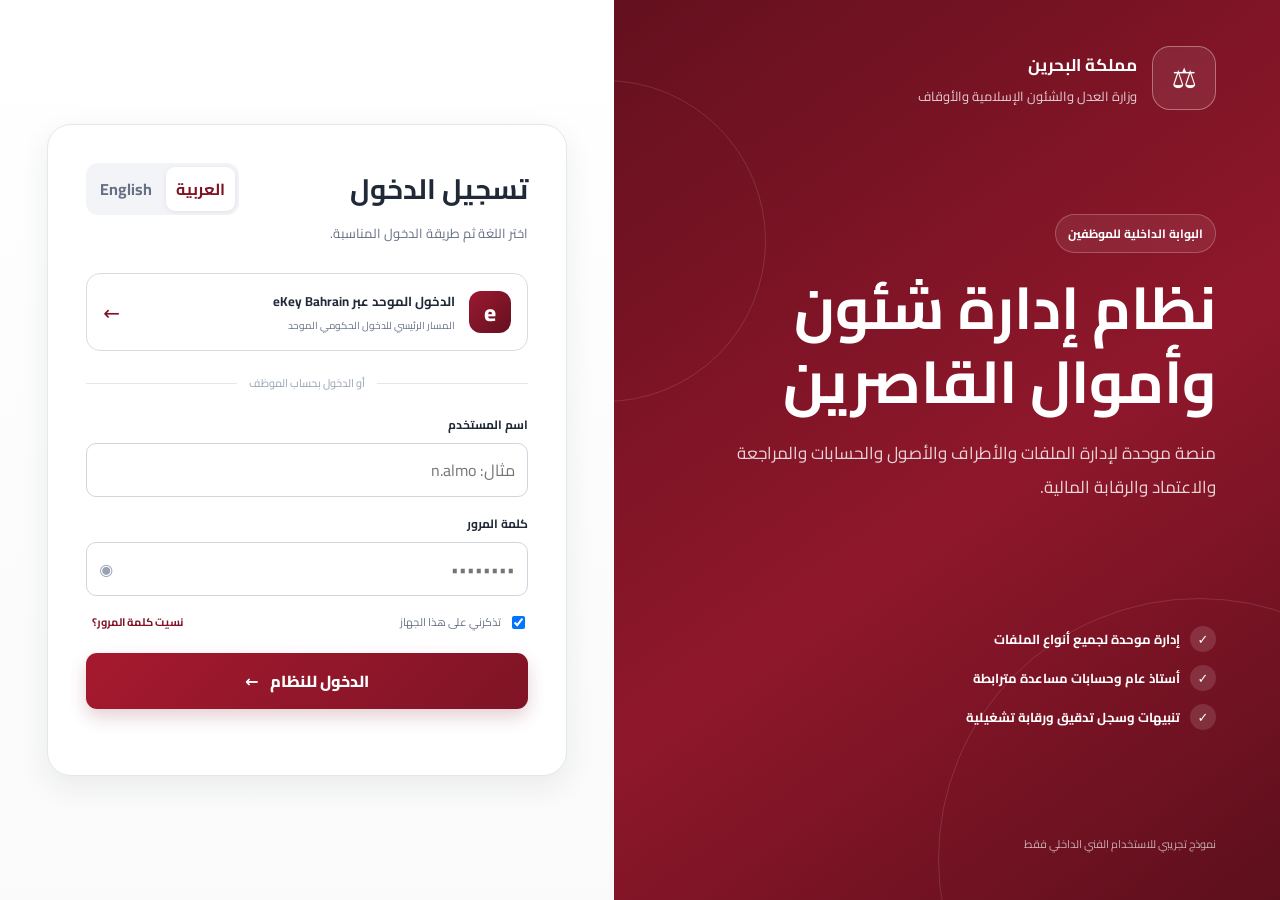
==== commit d7f3c638: "Add files via upload" ====
--- a/index.html
+++ b/index.html
@@ -2,68 +2,84 @@
 <html lang="ar" dir="rtl">
 <head>
   <meta charset="utf-8" />
-  <meta name="viewport" content="width=device-width,initial-scale=1" />
+  <meta name="viewport" content="width=device-width,initial-scale=1,viewport-fit=cover" />
+  <meta name="theme-color" content="#7f1426" />
   <title>تسجيل الدخول | إدارة شئون وأموال القاصرين</title>
   <link rel="stylesheet" href="styles.css" />
 </head>
-<body>
-  <main class="login-page">
-    <section class="login-visual" aria-label="هوية النظام">
-      <div class="login-brand">
-        <div class="brand-mark" aria-label="موضع الشعار الرسمي"></div>
-        <div class="brand-text">
-          <strong>مملكة البحرين — وزارة العدل والشئون الإسلامية والأوقاف</strong>
-          <span>إدارة شئون وأموال القاصرين</span>
+<body class="login-body">
+  <main class="login-shell">
+    <section class="login-brand-panel">
+      <div class="gov-brand">
+        <div class="emblem" aria-hidden="true">⚖</div>
+        <div>
+          <strong data-i18n="kingdom">مملكة البحرين</strong>
+          <span data-i18n="ministry">وزارة العدل والشئون الإسلامية والأوقاف</span>
         </div>
       </div>
-
-      <div class="login-hero">
-        <h1>نظام إدارة شئون وأموال القاصرين</h1>
-        <p>بوابة الموظفين الداخلية لإدارة الملفات، التركات، أموال المحجور عليهم، الأصول العقارية، العمليات المالية، والمراجعة والاعتماد ضمن مسار رقابي موحد.</p>
+      <div class="login-intro">
+        <div class="eyebrow" data-i18n="internalPortal">البوابة الداخلية للموظفين</div>
+        <h1 data-i18n="systemName">نظام إدارة شئون وأموال القاصرين</h1>
+        <p data-i18n="loginIntro">منصة موحدة لإدارة الملفات والأطراف والأصول والحسابات والمراجعة والاعتماد والرقابة المالية.</p>
       </div>
-
-      <div class="login-meta">
-        <span>🔒 دخول آمن</span>
-        <span>⚖ إدارة مركزية للصلاحيات</span>
-        <span>🧾 سجل تدقيق للعمليات</span>
+      <div class="feature-list">
+        <div><span>✓</span><b data-i18n="featureFiles">إدارة موحدة لجميع أنواع الملفات</b></div>
+        <div><span>✓</span><b data-i18n="featureLedger">أستاذ عام وحسابات مساعدة مترابطة</b></div>
+        <div><span>✓</span><b data-i18n="featureAudit">تنبيهات وسجل تدقيق ورقابة تشغيلية</b></div>
       </div>
+      <div class="prototype-tag" data-i18n="prototypeOnly">نموذج تجريبي للاستخدام الفني الداخلي فقط</div>
     </section>
 
-    <section class="login-panel-wrap">
-      <div class="login-panel">
-        <h2>تسجيل الدخول</h2>
-        <p>اختر طريقة الدخول المناسبة لحسابك الوظيفي.</p>
-
-        <div class="ekey-box">
-          <button id="ekeyBtn" class="ekey-btn" type="button">
-            <span class="ekey-badge">e</span>
-            الدخول الموحد عبر eKey Bahrain
-          </button>
-          <div class="helper">المسار الرئيسي المقترح للدخول الموحد. في بيئة الإنتاج يتم الربط مع موفر الهوية الحكومي الفعلي.</div>
+    <section class="login-form-panel">
+      <div class="login-card">
+        <div class="login-topline">
+          <div>
+            <h2 data-i18n="signIn">تسجيل الدخول</h2>
+            <p data-i18n="signInHint">اختر اللغة ثم طريقة الدخول المناسبة.</p>
+          </div>
+          <div class="language-picker" role="group" aria-label="Language">
+            <button class="lang-btn active" type="button" data-lang="ar">العربية</button>
+            <button class="lang-btn" type="button" data-lang="en">English</button>
+          </div>
         </div>
 
-        <div class="divider">أو دخول الموظفين الداخلي</div>
+        <button id="ekeyBtn" class="ekey-btn" type="button">
+          <span class="ekey-logo">e</span>
+          <span>
+            <strong data-i18n="ekeyLogin">الدخول الموحد عبر eKey Bahrain</strong>
+            <small data-i18n="ekeyHint">المسار الرئيسي للدخول الحكومي الموحد</small>
+          </span>
+          <span class="arrow" aria-hidden="true">←</span>
+        </button>
 
-        <form id="staffLogin" class="login-form">
-          <div class="form-field">
-            <label for="username">اسم المستخدم</label>
-            <input id="username" autocomplete="username" placeholder="مثال: n.almo" />
+        <div class="or-divider"><span data-i18n="orStaff">أو الدخول بحساب الموظف</span></div>
+
+        <form id="staffLogin" novalidate>
+          <label class="field">
+            <span data-i18n="username">اسم المستخدم</span>
+            <input id="username" name="username" autocomplete="username" data-i18n-placeholder="usernamePlaceholder" placeholder="مثال: n.almo" />
+          </label>
+          <label class="field">
+            <span data-i18n="password">كلمة المرور</span>
+            <div class="password-wrap">
+              <input id="password" name="password" type="password" autocomplete="current-password" placeholder="••••••••" />
+              <button id="togglePassword" type="button" class="inline-icon" aria-label="Show password">◉</button>
+            </div>
+          </label>
+          <div class="login-row">
+            <label class="remember"><input type="checkbox" checked /> <span data-i18n="rememberMe">تذكرني على هذا الجهاز</span></label>
+            <button id="forgotBtn" type="button" class="text-btn" data-i18n="forgotPassword">نسيت كلمة المرور؟</button>
           </div>
-          <div class="form-field">
-            <label for="password">كلمة المرور</label>
-            <input id="password" type="password" autocomplete="current-password" placeholder="••••••••" />
-          </div>
-          <div class="login-actions">
-            <a href="#" onclick="toast('سيتم ربط استعادة كلمة المرور لاحقًا'); return false;">نسيت كلمة المرور؟</a>
-            <button class="btn btn-primary" type="submit">دخول النظام</button>
-          </div>
+          <button id="loginBtn" class="primary-login" type="submit">
+            <span data-i18n="enterSystem">الدخول للنظام</span>
+            <span aria-hidden="true">←</span>
+          </button>
+          <div id="loginMessage" class="login-message" aria-live="polite"></div>
         </form>
-
-        <div class="login-footer">نسخة Prototype — للاستخدام الداخلي والتصميم الفني فقط</div>
       </div>
     </section>
   </main>
-  <div id="toast" class="toast"></div>
+  <div id="toast" class="toast" role="status"></div>
   <script src="app.js"></script>
 </body>
 </html>
--- a/styles.css
+++ b/styles.css
@@ -1,417 +1,52 @@
-@import url('https://fonts.googleapis.com/css2?family=Tajawal:wght@400;500;600;700;800&display=swap');
+@import url('https://fonts.googleapis.com/css2?family=Cairo:wght@400;500;600;700;800&display=swap');
 
-:root {
-  --bh-maroon: #A6192E;
-  --bh-maroon-dark: #6f1020;
-  --bh-maroon-deeper: #510b17;
-  --gold: #b89a5a;
-  --gold-soft: #e8ddc3;
-  --ink: #20242b;
-  --muted: #6c7480;
-  --line: #e6e8ec;
-  --surface: #ffffff;
-  --surface-soft: #f6f7f9;
-  --surface-warm: #fbf9f5;
-  --success: #2f7d53;
-  --warning: #a16a10;
-  --danger: #b52b3f;
-  --info: #315f86;
-  --sidebar-w: 282px;
-  --sidebar-collapsed-w: 82px;
-  --header-h: 72px;
-  --shadow: 0 8px 24px rgba(28, 30, 35, 0.08);
-  --radius: 14px;
+:root{
+  --maroon:#7f1426;--maroon-2:#a6192e;--maroon-3:#c94355;--gold:#b68b35;--gold-soft:#f6eddc;
+  --ink:#1f2937;--muted:#667085;--line:#e4e7ec;--soft:#f7f8fa;--white:#fff;--green:#087a55;--green-soft:#e8f6f0;
+  --amber:#a15c00;--amber-soft:#fff4df;--red:#b42318;--red-soft:#fff0ee;--blue:#175cd3;--blue-soft:#eff4ff;
+  --shadow:0 10px 30px rgba(29,34,45,.08);--radius:16px;--sidebar:272px;--header:72px;
 }
-
-* { box-sizing: border-box; }
-html { scroll-behavior: smooth; }
-body {
-  margin: 0;
-  font-family: 'Tajawal', system-ui, sans-serif;
-  color: var(--ink);
-  background: var(--surface-soft);
-  direction: rtl;
-}
-button, input, select, textarea { font: inherit; }
-a { color: inherit; text-decoration: none; }
-
-/* Shared branding */
-.brand-mark {
-  width: 46px;
-  height: 46px;
-  border-radius: 50%;
-  background: linear-gradient(145deg, #fff 0%, #f6efe2 100%);
-  border: 2px solid var(--gold);
-  display: grid;
-  place-items: center;
-  color: var(--bh-maroon);
-  font-weight: 800;
-  box-shadow: 0 4px 12px rgba(0,0,0,.12);
-  flex: 0 0 auto;
-}
-.brand-mark::before { content: '⚖'; font-size: 23px; }
-.brand-text strong { display:block; font-size: 15px; line-height:1.25; }
-.brand-text span { display:block; font-size: 12px; color: var(--muted); margin-top: 3px; }
-
-.btn {
-  border: 0;
-  min-height: 42px;
-  padding: 0 16px;
-  border-radius: 10px;
-  cursor: pointer;
-  display: inline-flex;
-  align-items: center;
-  justify-content: center;
-  gap: 8px;
-  transition: .2s ease;
-  font-weight: 700;
-}
-.btn:hover { transform: translateY(-1px); }
-.btn-primary { color:#fff; background: var(--bh-maroon); box-shadow: 0 7px 15px rgba(166,25,46,.18); }
-.btn-primary:hover { background: var(--bh-maroon-dark); }
-.btn-secondary { background:#fff; border:1px solid var(--line); color:var(--ink); }
-.btn-ghost { background:transparent; color:var(--muted); }
-.btn-gold { background: var(--gold); color:#fff; }
-
-.form-field { display:flex; flex-direction:column; gap:7px; }
-.form-field label { font-size:13px; color:#3d434d; font-weight:700; }
-.form-field input,
-.form-field select {
-  height: 45px;
-  border:1px solid #d9dde3;
-  border-radius: 10px;
-  padding: 0 12px;
-  outline:none;
-  background:#fff;
-  transition:.2s;
-}
-.form-field input:focus,
-.form-field select:focus { border-color: var(--bh-maroon); box-shadow: 0 0 0 3px rgba(166,25,46,.08); }
+*{box-sizing:border-box}html{font-family:'Cairo',system-ui,sans-serif;background:var(--soft);color:var(--ink)}body{margin:0;min-height:100vh}button,input,select,textarea{font:inherit}button{cursor:pointer}a{text-decoration:none;color:inherit}
 
 /* Login */
-.login-page {
-  min-height: 100vh;
-  background:
-    radial-gradient(circle at 15% 20%, rgba(184,154,90,.12), transparent 30%),
-    linear-gradient(120deg, #fff 0%, #fbfbfc 45%, #f5f1ec 100%);
-  display:grid;
-  grid-template-columns: minmax(0, 1.1fr) minmax(360px, 0.9fr);
+.login-body{background:#fff}.login-shell{min-height:100vh;display:grid;grid-template-columns:minmax(0,1.04fr) minmax(460px,.96fr)}
+.login-brand-panel{position:relative;overflow:hidden;background:linear-gradient(145deg,#64101e,#8f172b 55%,#5d0f1c);color:#fff;padding:46px clamp(34px,5vw,80px);display:flex;flex-direction:column;justify-content:space-between;gap:56px}
+.login-brand-panel:before,.login-brand-panel:after{content:"";position:absolute;border:1px solid rgba(255,255,255,.12);border-radius:50%}.login-brand-panel:before{width:520px;height:520px;inset:auto -180px -220px auto}.login-brand-panel:after{width:320px;height:320px;inset:80px auto auto -170px}
+.gov-brand{display:flex;align-items:center;gap:15px;position:relative;z-index:1}.emblem,.mini-emblem{display:grid;place-items:center;border:1px solid rgba(255,255,255,.35);background:rgba(255,255,255,.08);backdrop-filter:blur(8px)}.emblem{width:64px;height:64px;border-radius:18px;font-size:28px}.gov-brand div:last-child{display:flex;flex-direction:column}.gov-brand strong{font-size:17px}.gov-brand span{font-size:13px;opacity:.8;margin-top:3px}
+.login-intro{position:relative;z-index:1;max-width:700px}.eyebrow{display:inline-flex;border:1px solid rgba(255,255,255,.22);border-radius:999px;padding:7px 12px;font-size:12px;font-weight:700;background:rgba(255,255,255,.07)}.login-intro h1{font-size:clamp(34px,4.6vw,62px);line-height:1.25;margin:18px 0}.login-intro p{font-size:17px;line-height:2;color:rgba(255,255,255,.82);max-width:630px}.feature-list{display:grid;gap:13px;position:relative;z-index:1}.feature-list>div{display:flex;align-items:center;gap:10px;font-size:13px}.feature-list span{width:26px;height:26px;border-radius:50%;background:rgba(255,255,255,.13);display:grid;place-items:center}.prototype-tag{font-size:11px;opacity:.66;position:relative;z-index:1}
+.login-form-panel{display:grid;place-items:center;padding:40px;background:linear-gradient(180deg,#fff,#fafafa)}.login-card{width:min(520px,100%);padding:38px;border:1px solid var(--line);border-radius:24px;box-shadow:var(--shadow);background:#fff}.login-topline{display:flex;justify-content:space-between;align-items:flex-start;gap:18px}.login-topline h2{margin:0;font-size:28px}.login-topline p{margin:6px 0 0;color:var(--muted);font-size:13px}.language-picker,.portal-lang-switch{display:flex;gap:4px;padding:4px;background:#f2f4f7;border-radius:12px}.lang-btn{border:0;background:transparent;color:var(--muted);font-weight:700;padding:7px 10px;border-radius:9px;white-space:nowrap}.lang-btn.active{background:#fff;color:var(--maroon);box-shadow:0 1px 5px rgba(0,0,0,.08)}
+.ekey-btn{width:100%;margin:28px 0 22px;border:1px solid #d7dce3;background:#fff;border-radius:14px;padding:15px 16px;display:grid;grid-template-columns:44px 1fr auto;align-items:center;gap:12px;text-align:start;color:var(--ink);transition:.2s}.ekey-btn:hover{border-color:var(--maroon-2);box-shadow:0 7px 18px rgba(127,20,38,.1);transform:translateY(-1px)}.ekey-logo{width:42px;height:42px;border-radius:12px;background:linear-gradient(135deg,#9d1930,#63101f);color:#fff;display:grid;place-items:center;font-size:23px;font-weight:800}.ekey-btn strong,.ekey-btn small{display:block}.ekey-btn strong{font-size:13px}.ekey-btn small{color:var(--muted);margin-top:3px;font-size:10px}.ekey-btn .arrow{font-size:20px;color:var(--maroon)}
+.or-divider{display:flex;align-items:center;gap:12px;color:#98a2b3;font-size:11px;margin:12px 0 20px}.or-divider:before,.or-divider:after{content:"";height:1px;background:var(--line);flex:1}.field{display:block;margin:0 0 15px}.field>span{display:block;font-size:12px;font-weight:700;margin-bottom:7px}.field input,.field select,.field textarea,.control{width:100%;border:1px solid #d0d5dd;border-radius:10px;padding:11px 12px;background:#fff;outline:none;color:var(--ink)}.field input:focus,.field select:focus,.field textarea:focus,.control:focus{border-color:var(--maroon-2);box-shadow:0 0 0 3px rgba(166,25,46,.08)}.password-wrap{position:relative}.password-wrap input{padding-inline-end:42px}.inline-icon{position:absolute;inset-inline-end:7px;top:50%;transform:translateY(-50%);border:0;background:transparent;color:#98a2b3}.login-row{display:flex;justify-content:space-between;align-items:center;gap:12px;margin:6px 0 20px;font-size:11px}.remember{display:flex;align-items:center;gap:7px;color:var(--muted)}.text-btn{border:0;background:transparent;color:var(--maroon);font-weight:700}.primary-login{width:100%;border:0;background:linear-gradient(135deg,var(--maroon-2),var(--maroon));color:#fff;padding:13px 16px;border-radius:11px;font-weight:800;display:flex;justify-content:center;align-items:center;gap:12px;box-shadow:0 8px 18px rgba(127,20,38,.2)}.primary-login:hover{filter:brightness(1.04)}.login-message{font-size:11px;color:var(--red);min-height:18px;margin-top:10px;text-align:center}
+
+/* Portal */
+.portal-body{background:var(--soft);overflow-x:hidden}.app-shell{min-height:100vh}.topbar{position:fixed;z-index:50;inset:0 0 auto 0;height:var(--header);display:flex;align-items:center;justify-content:space-between;padding:0 20px;background:#fff;border-bottom:1px solid var(--line)}.topbar-start,.topbar-actions,.portal-brand,.user-menu-button{display:flex;align-items:center}.topbar-start,.topbar-actions{gap:12px}.portal-brand{gap:10px}.mini-emblem{width:40px;height:40px;border-radius:10px;background:linear-gradient(135deg,var(--maroon-2),var(--maroon));color:#fff;border:0}.portal-brand div:last-child{display:flex;flex-direction:column}.portal-brand strong{font-size:13px}.portal-brand span{font-size:10px;color:var(--muted)}.icon-button{width:40px;height:40px;border:1px solid var(--line);border-radius:10px;background:#fff;color:#344054;display:grid;place-items:center}.notification-button{position:relative}.notification-count{position:absolute;inset-inline-end:-5px;top:-5px;min-width:18px;height:18px;padding:0 4px;border-radius:999px;background:var(--red);color:#fff;font-size:9px;display:grid;place-items:center;border:2px solid #fff}.user-menu-button{border:0;background:transparent;gap:9px;color:var(--ink);padding:6px}.avatar{width:38px;height:38px;border-radius:50%;background:var(--gold-soft);color:#7b5b1e;display:grid;place-items:center;font-weight:800}.user-copy{display:flex;flex-direction:column;text-align:start}.user-copy strong{font-size:12px}.user-copy small{font-size:9px;color:var(--muted)}
+.sidebar{position:fixed;z-index:40;top:var(--header);bottom:0;inset-inline-start:0;width:var(--sidebar);background:#fff;border-inline-end:1px solid var(--line);overflow:auto;transition:.25s}.nav-list{padding:15px 10px 30px}.nav-caption{font-size:9px;font-weight:800;color:#98a2b3;padding:14px 12px 7px;text-transform:uppercase;letter-spacing:.04em}.nav-link{width:100%;border:0;background:transparent;display:grid;grid-template-columns:26px 1fr auto;align-items:center;text-align:start;gap:8px;padding:10px 12px;border-radius:10px;color:#475467;margin:2px 0}.nav-link b{font-size:11px}.nav-link:hover{background:#f8f5f6;color:var(--maroon)}.nav-link.active{background:#f9eef0;color:var(--maroon);font-weight:800}.nav-badge{font-size:9px;background:#f2f4f7;color:#667085;border-radius:999px;padding:2px 6px}.nav-badge.danger{background:var(--red-soft);color:var(--red)}.logout-link{margin-top:10px;color:var(--red)}
+.main-area{padding-top:var(--header);margin-inline-start:var(--sidebar);min-height:100vh;transition:.25s}.breadcrumb{height:46px;background:#fff;border-bottom:1px solid var(--line);display:flex;align-items:center;gap:8px;padding:0 24px;font-size:10px;color:var(--muted)}.breadcrumb strong{color:var(--ink)}.page-content{padding:24px;max-width:1660px;margin:auto}.page-header{display:flex;align-items:flex-start;justify-content:space-between;gap:20px;margin-bottom:20px}.page-header h1{margin:0;font-size:25px}.page-header p{margin:6px 0 0;color:var(--muted);font-size:12px;line-height:1.8}.page-actions{display:flex;gap:8px;flex-wrap:wrap}.btn{border:1px solid var(--line);background:#fff;color:#344054;border-radius:9px;padding:9px 12px;font-size:10px;font-weight:800;display:inline-flex;align-items:center;justify-content:center;gap:7px}.btn:hover{border-color:#c8cdd5}.btn-primary{background:var(--maroon-2);border-color:var(--maroon-2);color:#fff}.btn-primary:hover{background:var(--maroon)}.btn-gold{background:var(--gold-soft);color:#74551a;border-color:#e7d4ad}.btn-danger{color:var(--red);background:var(--red-soft);border-color:#ffd0ca}.btn-sm{padding:6px 9px;font-size:9px}.full{width:100%}
+.kpi-grid{display:grid;grid-template-columns:repeat(4,minmax(0,1fr));gap:14px;margin-bottom:18px}.kpi-card,.panel,.finance-card,.alert-card,.report-card,.approval-card{background:#fff;border:1px solid var(--line);border-radius:var(--radius);box-shadow:0 2px 8px rgba(16,24,40,.02)}.kpi-card{padding:17px;min-height:128px;display:flex;flex-direction:column;justify-content:space-between}.kpi-top{display:flex;justify-content:space-between;gap:10px}.kpi-label{font-size:10px;color:var(--muted);font-weight:700}.kpi-icon{width:34px;height:34px;border-radius:10px;background:#f9eef0;display:grid;place-items:center}.kpi-number{font-size:28px;font-weight:800}.kpi-foot{font-size:9px;color:var(--muted)}.kpi-foot strong{color:var(--green)}
+.dashboard-grid{display:grid;grid-template-columns:minmax(0,1.55fr) minmax(320px,.65fr);gap:18px}.panel{overflow:hidden}.panel-head{padding:15px 17px;border-bottom:1px solid var(--line);display:flex;justify-content:space-between;align-items:center;gap:12px}.panel-head h3{margin:0;font-size:13px}.panel-head p{margin:3px 0 0;color:var(--muted);font-size:9px}.panel-body{padding:16px}.panel-body.flush{padding:0}.panel-link{border:0;background:transparent;color:var(--maroon);font-size:9px;font-weight:800}
+.alert-stack{display:grid;gap:10px}.alert-card{padding:13px;display:grid;grid-template-columns:38px 1fr auto;gap:11px;align-items:center;border-radius:12px}.alert-icon{width:38px;height:38px;border-radius:10px;display:grid;place-items:center;background:var(--amber-soft)}.alert-card.critical .alert-icon{background:var(--red-soft)}.alert-card.info .alert-icon{background:var(--blue-soft)}.alert-copy strong{display:block;font-size:10px}.alert-copy span{display:block;font-size:9px;color:var(--muted);line-height:1.7;margin-top:2px}.alert-value{text-align:end}.alert-value strong{display:block;font-size:12px}.alert-value small{font-size:8px;color:var(--muted)}
+.table-tools{display:flex;gap:8px;flex-wrap:wrap;margin-bottom:13px}.search-control{flex:1;min-width:220px;position:relative}.search-control input{width:100%;padding:9px 12px;border:1px solid var(--line);border-radius:9px;background:#fff}.filter-control{border:1px solid var(--line);border-radius:9px;padding:8px 10px;background:#fff;min-width:140px;color:#344054}.table-wrap{overflow:auto}.data-table{width:100%;border-collapse:collapse;min-width:760px}.data-table th,.data-table td{padding:10px 12px;text-align:start;border-bottom:1px solid #eef0f2;font-size:9px;vertical-align:middle}.data-table th{font-size:8px;color:#667085;background:#fafbfc;white-space:nowrap}.data-table tr:hover td{background:#fcfcfd}.case-name{font-weight:800;font-size:10px}.case-sub{color:var(--muted);font-size:8px;margin-top:2px}.status{display:inline-flex;align-items:center;border-radius:999px;padding:4px 8px;font-size:8px;font-weight:800;white-space:nowrap}.status.active{background:var(--green-soft);color:var(--green)}.status.review{background:var(--amber-soft);color:var(--amber)}.status.new{background:var(--blue-soft);color:var(--blue)}.status.maturity{background:#f4ebff;color:#6941c6}.status.closed{background:#f2f4f7;color:#667085}.amount{font-weight:800;direction:ltr;display:inline-block}.muted{color:var(--muted)}
+.finance-overview{display:grid;grid-template-columns:repeat(4,minmax(0,1fr));gap:12px}.finance-card{padding:15px}.finance-card span{display:block;font-size:9px;color:var(--muted)}.finance-card strong{display:block;margin-top:6px;font-size:18px}.finance-card small{display:block;margin-top:4px;font-size:8px;color:var(--muted)}
+.cards-grid{display:grid;grid-template-columns:repeat(3,minmax(0,1fr));gap:13px}.report-card,.approval-card{padding:16px}.report-card h4,.approval-card h4{font-size:12px;margin:0 0 7px}.report-card p,.approval-card p{font-size:9px;line-height:1.8;color:var(--muted);margin:0 0 13px}.approval-meta{display:flex;gap:7px;flex-wrap:wrap;margin:10px 0}.chip{display:inline-flex;padding:4px 7px;border-radius:999px;background:#f2f4f7;font-size:8px;color:#475467}.chip.red{background:var(--red-soft);color:var(--red)}.chip.gold{background:var(--amber-soft);color:var(--amber)}
+.empty-state{padding:50px 20px;text-align:center}.empty-state .empty-icon{font-size:40px}.empty-state h3{margin:10px 0 5px;font-size:16px}.empty-state p{margin:0;color:var(--muted);font-size:10px}
+
+/* Drawer & modal */
+.drawer-backdrop,.sidebar-backdrop{display:none;position:fixed;inset:0;background:rgba(16,24,40,.45);z-index:70}.drawer{position:fixed;z-index:80;top:0;bottom:0;inset-inline-end:0;width:min(760px,94vw);background:#fff;box-shadow:-14px 0 40px rgba(16,24,40,.16);transform:translateX(calc(var(--drawer-sign,1) * 105%));transition:.25s;display:flex;flex-direction:column}.drawer.open{transform:translateX(0)}html[dir="rtl"] .drawer{--drawer-sign:-1}.drawer-head,.modal-head{display:flex;justify-content:space-between;align-items:flex-start;gap:14px;padding:18px 20px;border-bottom:1px solid var(--line)}.drawer-head>div,.modal-head>div{display:flex;flex-direction:column}.drawer-head strong,.modal-head strong{font-size:16px}.drawer-head small,.modal-head small{font-size:9px;color:var(--muted);margin-top:3px}.drawer-body{padding:18px;overflow:auto;flex:1}.drawer-backdrop.open{display:block}
+.modal{position:fixed;z-index:100;inset:0;background:rgba(16,24,40,.56);display:none;align-items:center;justify-content:center;padding:20px}.modal.open{display:flex}.modal-dialog{width:min(1060px,96vw);max-height:92vh;background:#fff;border-radius:18px;box-shadow:0 25px 60px rgba(16,24,40,.2);overflow:hidden;display:flex;flex-direction:column}.modal-body{padding:18px;overflow:auto}
+.summary-grid{display:grid;grid-template-columns:repeat(4,minmax(0,1fr));gap:10px;margin-bottom:16px}.summary-box{padding:12px;border:1px solid var(--line);background:#fafbfc;border-radius:11px}.summary-box span{display:block;font-size:8px;color:var(--muted)}.summary-box strong{display:block;font-size:13px;margin-top:5px}.tabs{display:flex;gap:5px;overflow:auto;border-bottom:1px solid var(--line);margin-bottom:15px}.tab-btn{border:0;background:transparent;padding:10px 11px;font-size:9px;font-weight:800;color:var(--muted);border-bottom:2px solid transparent;white-space:nowrap}.tab-btn.active{color:var(--maroon);border-bottom-color:var(--maroon)}.detail-section{display:none}.detail-section.active{display:block}.detail-grid{display:grid;grid-template-columns:repeat(2,minmax(0,1fr));gap:12px}.detail-card{border:1px solid var(--line);border-radius:12px;padding:14px}.detail-card h4{margin:0 0 10px;font-size:11px}.data-list{display:grid;gap:8px}.data-row{display:flex;justify-content:space-between;gap:12px;padding-bottom:8px;border-bottom:1px dashed #eceef1;font-size:9px}.data-row:last-child{border-bottom:0;padding-bottom:0}.data-row span{color:var(--muted)}.data-row strong{text-align:end}.notice{padding:11px 12px;border-radius:10px;background:var(--amber-soft);color:#7a4a00;font-size:9px;line-height:1.8;margin:12px 0}.statement-summary{display:grid;grid-template-columns:repeat(4,minmax(0,1fr));gap:9px;margin:12px 0}.statement-summary>div{border:1px solid var(--line);border-radius:10px;padding:11px}.statement-summary span{display:block;font-size:8px;color:var(--muted)}.statement-summary strong{display:block;font-size:12px;margin-top:4px}.balance-positive{color:var(--green)}.balance-negative{color:var(--red)}
+
+/* Wizard */
+.wizard-progress{display:grid;grid-template-columns:repeat(5,1fr);gap:6px;margin-bottom:18px}.wizard-step{border-radius:9px;background:#f2f4f7;padding:9px;text-align:center;font-size:8px;color:#667085;font-weight:800}.wizard-step.active{background:#f9eef0;color:var(--maroon)}.wizard-step.done{background:var(--green-soft);color:var(--green)}.wizard-panel{display:none}.wizard-panel.active{display:block}.form-grid{display:grid;grid-template-columns:repeat(2,minmax(0,1fr));gap:12px}.form-grid .field{margin:0}.span-2{grid-column:span 2}.wizard-actions{display:flex;justify-content:space-between;gap:10px;margin-top:18px;padding-top:14px;border-top:1px solid var(--line)}.mini-list{display:grid;gap:8px}.mini-item{border:1px solid var(--line);border-radius:10px;padding:10px;display:flex;justify-content:space-between;align-items:center;gap:10px;font-size:9px}
+
+.toast{position:fixed;z-index:200;inset-inline-end:20px;bottom:20px;background:#101828;color:#fff;border-radius:10px;padding:11px 14px;font-size:10px;box-shadow:var(--shadow);opacity:0;transform:translateY(10px);pointer-events:none;transition:.2s;max-width:330px}.toast.show{opacity:1;transform:translateY(0)}
+
+/* Collapsed desktop */
+body.nav-collapsed .sidebar{width:76px}body.nav-collapsed .main-area{margin-inline-start:76px}body.nav-collapsed .nav-link{grid-template-columns:1fr;justify-items:center}body.nav-collapsed .nav-link b,body.nav-collapsed .nav-caption,body.nav-collapsed .nav-badge{display:none}
+
+@media(max-width:1100px){.login-shell{grid-template-columns:1fr 1fr}.dashboard-grid{grid-template-columns:1fr}.finance-overview{grid-template-columns:repeat(2,minmax(0,1fr))}.kpi-grid{grid-template-columns:repeat(2,minmax(0,1fr))}.cards-grid{grid-template-columns:repeat(2,minmax(0,1fr))}}
+@media(max-width:820px){
+  .login-shell{display:block}.login-brand-panel{min-height:auto;padding:28px 22px;gap:28px}.login-intro h1{font-size:31px}.login-intro p{font-size:13px}.feature-list{display:none}.login-form-panel{padding:22px}.login-card{padding:24px}.login-topline{flex-direction:column}.language-picker{align-self:stretch}.language-picker .lang-btn{flex:1}
+  .topbar{padding:0 12px}.portal-brand span,.user-copy,.user-menu-button>span:last-child{display:none}.portal-lang-switch .lang-btn{padding:6px 8px}.sidebar{transform:translateX(calc(var(--side-sign,-1) * 105%));width:min(300px,85vw);box-shadow:10px 0 30px rgba(16,24,40,.12)}html[dir="rtl"] .sidebar{--side-sign:1}.sidebar.mobile-open{transform:translateX(0)}.sidebar-backdrop.open{display:block}.main-area{margin-inline-start:0}.page-content{padding:16px}.breadcrumb{padding:0 16px}.page-header{flex-direction:column}.page-actions{width:100%}.page-actions .btn{flex:1}.kpi-grid{grid-template-columns:repeat(2,minmax(0,1fr));gap:10px}.kpi-card{min-height:118px}.cards-grid{grid-template-columns:1fr}.summary-grid,.statement-summary{grid-template-columns:repeat(2,minmax(0,1fr))}.detail-grid{grid-template-columns:1fr}.form-grid{grid-template-columns:1fr}.span-2{grid-column:auto}.wizard-progress{grid-template-columns:repeat(5,minmax(64px,1fr));overflow:auto}.modal{padding:0}.modal-dialog{width:100%;height:100%;max-height:none;border-radius:0}
+  .responsive-table{min-width:0;width:100%}.responsive-table thead{display:none}.responsive-table,.responsive-table tbody,.responsive-table tr,.responsive-table td{display:block;width:100%}.responsive-table tr{border:1px solid var(--line);border-radius:12px;margin:10px 0;background:#fff;padding:7px}.responsive-table td{border:0!important;display:grid;grid-template-columns:minmax(110px,38%) 1fr;gap:12px;padding:7px 8px!important;align-items:start}.responsive-table td:before{content:attr(data-label);font-size:8px;font-weight:800;color:var(--muted)}.responsive-table td:last-child{padding-bottom:9px!important}.responsive-table .btn{width:100%}.table-wrap{overflow:visible}
 }
-.login-visual {
-  position:relative;
-  padding: 54px;
-  display:flex;
-  flex-direction:column;
-  justify-content:space-between;
-  overflow:hidden;
-  background: linear-gradient(150deg, var(--bh-maroon-deeper), var(--bh-maroon) 68%, #bf3850);
-  color:#fff;
-}
-.login-visual::after {
-  content:'';
-  position:absolute;
-  width:430px; height:430px; border:1px solid rgba(255,255,255,.12); border-radius:50%;
-  left:-120px; bottom:-150px; box-shadow: 0 0 0 70px rgba(255,255,255,.03), 0 0 0 140px rgba(255,255,255,.025);
-}
-.login-brand { display:flex; gap:14px; align-items:center; z-index:1; }
-.login-brand .brand-text span { color:rgba(255,255,255,.72); }
-.login-hero { max-width:680px; z-index:1; }
-.login-hero h1 { font-size: clamp(32px, 4vw, 54px); margin:0 0 16px; line-height:1.3; }
-.login-hero p { color:rgba(255,255,255,.78); font-size:17px; line-height:1.9; max-width:590px; }
-.login-meta { display:flex; gap:14px; flex-wrap:wrap; z-index:1; }
-.login-meta span { border:1px solid rgba(255,255,255,.18); background:rgba(255,255,255,.06); border-radius:999px; padding:9px 13px; font-size:13px; }
-.login-panel-wrap { display:grid; place-items:center; padding:42px; }
-.login-panel { width:min(100%, 510px); background:#fff; border:1px solid #eceef1; box-shadow:var(--shadow); border-radius:22px; padding:34px; }
-.login-panel h2 { margin:0 0 6px; font-size:27px; }
-.login-panel > p { color:var(--muted); margin:0 0 26px; }
-.ekey-box { border:1px solid #ead9dc; background:#fff9fa; border-radius:14px; padding:18px; margin-bottom:18px; }
-.ekey-btn { width:100%; min-height:52px; font-size:15px; background:linear-gradient(90deg, #7c0e20, #b11e36); color:#fff; border:0; border-radius:11px; font-weight:800; cursor:pointer; display:flex; align-items:center; justify-content:center; gap:10px; }
-.ekey-badge { width:30px; height:30px; border-radius:8px; background:#fff; color:var(--bh-maroon); display:grid; place-items:center; font-weight:900; }
-.helper { color:var(--muted); font-size:12px; margin-top:10px; line-height:1.6; }
-.divider { display:flex; align-items:center; gap:10px; color:#9298a2; font-size:12px; margin:20px 0; }
-.divider::before,.divider::after { content:''; height:1px; background:var(--line); flex:1; }
-.login-form { display:grid; gap:14px; }
-.login-actions { display:flex; justify-content:space-between; align-items:center; gap:12px; margin-top:4px; }
-.login-actions a { color:var(--bh-maroon); font-size:13px; font-weight:700; }
-.login-footer { margin-top:22px; padding-top:18px; border-top:1px solid var(--line); color:#858b94; font-size:12px; text-align:center; }
-
-/* App shell */
-.app-shell { min-height:100vh; }
-.app-header {
-  position:fixed; inset:0 0 auto 0; height:var(--header-h); z-index:40;
-  background:#fff; border-bottom:1px solid var(--line); display:flex; align-items:center; justify-content:space-between; padding:0 20px;
-}
-.header-section { display:flex; align-items:center; gap:14px; min-width:0; }
-.header-brand { display:flex; align-items:center; gap:12px; min-width:0; }
-.header-brand strong { font-size:15px; display:block; white-space:nowrap; overflow:hidden; text-overflow:ellipsis; }
-.header-brand small { color:var(--muted); }
-.icon-btn { width:42px; height:42px; border-radius:10px; border:1px solid var(--line); background:#fff; cursor:pointer; position:relative; }
-.badge-dot { position:absolute; top:7px; left:7px; width:8px; height:8px; border-radius:50%; background:var(--bh-maroon); border:2px solid #fff; }
-.user-chip { display:flex; align-items:center; gap:10px; padding:5px 9px 5px 12px; border:1px solid var(--line); border-radius:12px; }
-.avatar { width:35px; height:35px; border-radius:10px; background:#f3e7e9; color:var(--bh-maroon); display:grid; place-items:center; font-weight:800; }
-.user-chip strong { font-size:13px; display:block; }
-.user-chip small { font-size:11px; color:var(--muted); }
-
-.sidebar {
-  position:fixed; top:var(--header-h); right:0; bottom:0; width:var(--sidebar-w); background:linear-gradient(180deg, #721020, #590b17); color:#fff; z-index:35; overflow:auto; transition:.25s ease;
-}
-.sidebar.collapsed { width:var(--sidebar-collapsed-w); }
-.nav-section-title { padding:17px 18px 8px; font-size:11px; color:rgba(255,255,255,.55); }
-.nav-tree { padding:8px; display:grid; gap:4px; }
-.nav-item,
-.nav-parent { width:100%; border:0; background:transparent; color:rgba(255,255,255,.82); border-radius:10px; min-height:44px; padding:0 12px; display:flex; align-items:center; gap:10px; cursor:pointer; text-align:right; }
-.nav-item:hover,.nav-parent:hover,.nav-item.active { background:rgba(255,255,255,.10); color:#fff; }
-.nav-icon { width:26px; text-align:center; flex:0 0 auto; }
-.nav-label { flex:1; white-space:nowrap; }
-.nav-caret { font-size:11px; opacity:.7; }
-.nav-children { display:none; padding-right:18px; }
-.nav-group.open .nav-children { display:grid; gap:3px; }
-.nav-child { font-size:13px; min-height:39px; }
-.sidebar.collapsed .nav-label,
-.sidebar.collapsed .nav-caret,
-.sidebar.collapsed .nav-section-title,
-.sidebar.collapsed .nav-children { display:none !important; }
-.sidebar.collapsed .nav-item,
-.sidebar.collapsed .nav-parent { justify-content:center; padding:0; }
-
-.main { margin-right:var(--sidebar-w); padding-top:var(--header-h); transition:.25s ease; min-height:100vh; }
-.main.expanded { margin-right:var(--sidebar-collapsed-w); }
-.breadcrumb-bar { height:52px; background:#fff; border-bottom:1px solid var(--line); display:flex; align-items:center; padding:0 24px; color:var(--muted); font-size:13px; gap:7px; }
-.content { padding:22px; }
-.page-heading { display:flex; justify-content:space-between; gap:18px; align-items:flex-start; margin-bottom:18px; }
-.page-heading h1 { margin:0 0 5px; font-size:27px; }
-.page-heading p { margin:0; color:var(--muted); }
-.actions { display:flex; flex-wrap:wrap; gap:8px; }
-
-.kpi-grid { display:grid; grid-template-columns:repeat(4, minmax(0, 1fr)); gap:14px; margin-bottom:18px; }
-.kpi-card { background:#fff; border:1px solid var(--line); border-radius:var(--radius); padding:17px; box-shadow:0 2px 7px rgba(0,0,0,.025); position:relative; overflow:hidden; }
-.kpi-card::before { content:''; position:absolute; top:0; right:0; width:5px; height:100%; background:var(--bh-maroon); }
-.kpi-card.gold::before { background:var(--gold); }
-.kpi-card.green::before { background:var(--success); }
-.kpi-card.blue::before { background:var(--info); }
-.kpi-top { display:flex; align-items:center; justify-content:space-between; gap:8px; }
-.kpi-label { color:var(--muted); font-size:13px; font-weight:700; }
-.kpi-icon { width:38px; height:38px; border-radius:10px; background:#f7ecee; display:grid; place-items:center; }
-.kpi-value { font-size:31px; font-weight:800; margin:12px 0 4px; }
-.kpi-foot { font-size:12px; color:var(--muted); }
-
-.layout-grid { display:grid; grid-template-columns:minmax(0, 1.6fr) minmax(300px, .7fr); gap:16px; }
-.region { background:#fff; border:1px solid var(--line); border-radius:var(--radius); overflow:hidden; box-shadow:0 2px 8px rgba(0,0,0,.025); }
-.region-header { min-height:54px; padding:0 16px; display:flex; align-items:center; justify-content:space-between; gap:12px; border-bottom:1px solid var(--line); }
-.region-header h2 { font-size:16px; margin:0; }
-.region-body { padding:16px; }
-.toolbar { display:flex; gap:8px; flex-wrap:wrap; }
-.search { min-width:220px; height:39px; border:1px solid var(--line); border-radius:9px; padding:0 12px; }
-.table-wrap { overflow:auto; }
-table { width:100%; border-collapse:collapse; min-width:760px; }
-th,td { padding:12px 10px; border-bottom:1px solid #eff0f2; text-align:right; font-size:13px; white-space:nowrap; }
-th { background:#fafafa; color:#5f6670; font-size:12px; }
-tr:hover td { background:#fffafb; }
-.status { display:inline-flex; align-items:center; padding:5px 9px; border-radius:999px; font-size:11px; font-weight:700; }
-.status.review { background:#fff1d6; color:#8a5b08; }
-.status.active { background:#e9f6ef; color:#246541; }
-.status.new { background:#eef3fa; color:#315f86; }
-.status.closed { background:#f2f3f5; color:#686f79; }
-.amount { font-weight:700; }
-
-.activity-list { display:grid; gap:11px; }
-.activity { display:grid; grid-template-columns:36px 1fr; gap:10px; align-items:start; padding-bottom:11px; border-bottom:1px solid #f0f1f2; }
-.activity:last-child { border-bottom:0; }
-.activity-icon { width:36px; height:36px; border-radius:10px; background:#f7ecee; color:var(--bh-maroon); display:grid; place-items:center; }
-.activity strong { font-size:13px; display:block; margin-bottom:3px; }
-.activity p { margin:0; color:var(--muted); font-size:12px; line-height:1.6; }
-
-.tabs { display:flex; gap:6px; padding:0 0 14px; border-bottom:1px solid var(--line); overflow:auto; }
-.tab-btn { border:0; background:transparent; padding:9px 13px; border-radius:9px; cursor:pointer; white-space:nowrap; color:var(--muted); font-weight:700; }
-.tab-btn.active { background:#f7ecee; color:var(--bh-maroon); }
-.tab-panel { display:none; padding-top:16px; }
-.tab-panel.active { display:block; }
-.placeholder-grid { display:grid; grid-template-columns:repeat(3,minmax(0,1fr)); gap:12px; }
-.placeholder-card { min-height:110px; border:1px dashed #d8dbe0; border-radius:12px; padding:14px; background:#fcfcfd; }
-.placeholder-card strong { display:block; margin-bottom:6px; }
-.placeholder-card span { color:var(--muted); font-size:12px; }
-
-.toast { position:fixed; left:24px; bottom:24px; background:#20242b; color:#fff; padding:12px 15px; border-radius:10px; box-shadow:var(--shadow); opacity:0; pointer-events:none; transform:translateY(10px); transition:.25s; z-index:99; font-size:13px; }
-.toast.show { opacity:1; transform:translateY(0); }
-
-@media (max-width: 1100px) {
-  .kpi-grid { grid-template-columns:repeat(2,1fr); }
-  .layout-grid { grid-template-columns:1fr; }
-  .placeholder-grid { grid-template-columns:repeat(2,1fr); }
-}
-@media (max-width: 820px) {
-  .login-page { grid-template-columns:1fr; }
-  .login-visual { min-height:320px; padding:34px 24px; }
-  .login-panel-wrap { padding:22px; }
-  .sidebar { transform:translateX(100%); width:min(86vw, 300px); }
-  .sidebar.mobile-open { transform:translateX(0); }
-  .sidebar.collapsed { width:min(86vw, 300px); }
-  .sidebar.collapsed .nav-label,.sidebar.collapsed .nav-caret,.sidebar.collapsed .nav-section-title { display:block !important; }
-  .main,.main.expanded { margin-right:0; }
-  .header-brand small,.user-chip div { display:none; }
-  .content { padding:16px; }
-  .page-heading { flex-direction:column; }
-}
-@media (max-width: 560px) {
-  .kpi-grid { grid-template-columns:1fr; }
-  .placeholder-grid { grid-template-columns:1fr; }
-  .login-panel { padding:24px 18px; }
-  .login-visual { min-height:280px; }
-  .login-hero p { font-size:14px; }
-  .app-header { padding:0 10px; }
-  .header-brand strong { max-width:170px; }
-  .breadcrumb-bar { padding:0 14px; overflow:auto; white-space:nowrap; }
-}
-
-/* Wizard & case detail prototype */
-.modal-shell{position:fixed;inset:0;background:rgba(21,24,29,.5);z-index:120;display:none;align-items:center;justify-content:center;padding:18px;backdrop-filter:blur(3px)}
-.modal-shell.open{display:flex}.modal-card{background:#fff;border-radius:18px;box-shadow:0 24px 70px rgba(0,0,0,.22);width:min(1180px,96vw);max-height:94vh;overflow:auto;border:1px solid #e5e7ea}.wizard-card{width:min(1050px,96vw)}
-.modal-header{position:sticky;top:0;z-index:4;background:#fff;display:flex;justify-content:space-between;align-items:flex-start;gap:16px;padding:18px 22px;border-bottom:1px solid var(--line)}.modal-header h2{margin:3px 0 0;font-size:23px}.eyebrow{font-size:11px;font-weight:800;color:var(--bh-maroon);letter-spacing:.04em}.case-head{align-items:center}.case-meta{font-size:12px;color:var(--muted);margin-top:5px}
-.wizard-steps{display:grid;grid-template-columns:repeat(5,1fr);gap:8px;padding:16px 22px;background:#fafafb;border-bottom:1px solid var(--line)}.wizard-step{border:0;background:transparent;color:#858b94;display:flex;align-items:center;gap:7px;justify-content:center;font-weight:700;cursor:pointer;padding:9px;border-radius:10px}.wizard-step span{width:25px;height:25px;border-radius:50%;display:grid;place-items:center;background:#e8eaed;font-size:11px}.wizard-step.active{color:var(--bh-maroon);background:#f8ecee}.wizard-step.active span,.wizard-step.done span{background:var(--bh-maroon);color:#fff}.wizard-step.done{color:#333}
-.wizard-body{padding:22px}.wizard-panel{display:none}.wizard-panel.active{display:block}.section-title{margin-bottom:18px}.section-title h3{margin:0 0 4px}.section-title p{margin:0;color:var(--muted);font-size:13px}.form-grid{display:grid;grid-template-columns:repeat(2,minmax(0,1fr));gap:14px}.span-2{grid-column:span 2}.form-field textarea{min-height:88px;border:1px solid #d9dde3;border-radius:10px;padding:10px 12px;resize:vertical;font-family:inherit}.repeat-card{background:#fafafb;border:1px solid var(--line);padding:16px;border-radius:12px;margin-bottom:12px}.mini-list{display:grid;gap:8px;margin-top:12px}.mini-list>div{border:1px solid var(--line);border-radius:10px;padding:12px;background:#fff;display:flex;justify-content:space-between;gap:10px}.mini-list span{font-size:12px;color:var(--muted)}.asset-choice{display:grid;grid-template-columns:repeat(3,1fr);gap:10px}.asset-choice button{min-height:76px;border:1px solid var(--line);background:#fff;border-radius:12px;cursor:pointer;font-weight:700;font-family:inherit}.asset-choice button:hover{border-color:var(--bh-maroon);background:#fff8f9}.check-grid{display:grid;grid-template-columns:repeat(3,1fr);gap:10px}.check-grid label{padding:13px;border:1px solid var(--line);border-radius:10px;background:#fafafb}.top-gap{margin-top:18px}.review-grid{display:grid;grid-template-columns:repeat(4,1fr);gap:12px}.review-grid>div{padding:14px;background:#fafafb;border:1px solid var(--line);border-radius:12px}.review-grid span{display:block;color:var(--muted);font-size:11px;margin-bottom:5px}.notice-box{margin-top:16px;padding:14px;border-radius:10px;background:#fff7e7;border:1px solid #f0d8a7;color:#6f531d}.wizard-footer{position:sticky;bottom:0;background:#fff;border-top:1px solid var(--line);padding:14px 22px;display:flex;justify-content:space-between;z-index:4}.footer-actions{display:flex;gap:8px}.hidden{display:none!important}
-.case-card{width:min(1280px,97vw)}.case-summary{display:grid;grid-template-columns:repeat(5,1fr);gap:10px;padding:16px 22px;background:#fafafb;border-bottom:1px solid var(--line)}.summary-item{background:#fff;border:1px solid var(--line);border-radius:11px;padding:12px}.summary-item span{font-size:11px;color:var(--muted);display:block}.summary-item strong{display:block;margin-top:5px}.case-tabs{padding:18px 22px 24px}.detail-grid{display:grid;grid-template-columns:repeat(3,1fr);gap:12px}.detail-card{border:1px solid var(--line);border-radius:12px;padding:15px;background:#fff}.detail-card h4{margin:0 0 11px;color:var(--bh-maroon)}.data-list{display:grid;gap:9px}.data-row{display:flex;justify-content:space-between;gap:15px;border-bottom:1px dashed #e5e7ea;padding-bottom:7px}.data-row:last-child{border:0}.data-row span{color:var(--muted);font-size:12px}.data-row strong{font-size:12px;text-align:left}.detail-table{width:100%;min-width:0}.detail-table th,.detail-table td{white-space:normal}.sticky-tabs{background:#fff;position:sticky;top:78px;z-index:3;padding-top:5px}.clickable-row{cursor:pointer}
-@media(max-width:850px){.wizard-steps{grid-template-columns:1fr 1fr}.wizard-step{justify-content:flex-start}.form-grid,.detail-grid{grid-template-columns:1fr}.span-2{grid-column:auto}.asset-choice,.check-grid,.review-grid,.case-summary{grid-template-columns:repeat(2,1fr)}}
-@media(max-width:520px){.asset-choice,.check-grid,.review-grid,.case-summary{grid-template-columns:1fr}.modal-shell{padding:0}.modal-card{width:100vw;max-height:100vh;border-radius:0}.wizard-footer{flex-direction:column;gap:8px}.footer-actions{justify-content:space-between}}
-
-.field-help{display:block;margin-top:6px;font-size:11px;color:var(--muted);line-height:1.6}.case-toolbar{display:flex;gap:8px;flex-wrap:wrap}.case-toolbar select.search{min-width:210px}.case-toolbar input.search{min-width:240px}
-
-
-/* Enhanced alerts and accounting prototype */
-.region-subtitle{display:block;margin-top:4px;font-size:11px;color:var(--muted);line-height:1.5}
-.activity-btn{width:100%;border:0;background:transparent;text-align:right;font-family:inherit;cursor:pointer;color:inherit}
-.activity-btn:hover{background:#fff9fa;border-radius:10px}
-.alert-danger .activity-icon{background:#fdecef;color:#a6192e}
-.alert-dark .activity-icon{background:#f0f1f3;color:#343941}
-.alert-warning .activity-icon{background:#fff4de;color:#9a650b}
-.alert-money .activity-icon{background:#eef7f1;color:#26724a;font-size:10px;font-weight:800}
-.ledger-preview .region-header{padding-top:10px;padding-bottom:10px}
-.ledger-kpis{display:grid;grid-template-columns:repeat(4,minmax(0,1fr));gap:12px}
-.ledger-kpi{border:1px solid var(--line);border-radius:12px;padding:14px;background:#fafafb;position:relative;overflow:hidden}
-.ledger-kpi::before{content:'';position:absolute;right:0;top:0;bottom:0;width:4px;background:var(--bh-maroon)}
-.ledger-kpi.adulthood::before{background:var(--gold)}
-.ledger-kpi span{display:block;font-size:12px;color:var(--muted);font-weight:700}
-.ledger-kpi strong{display:block;margin:7px 0 2px;font-size:18px}
-.ledger-kpi small{color:#8a9099}
-.ledger-explain{margin-top:12px;border:1px dashed #d8dbe0;border-radius:11px;padding:13px;background:#fff;display:flex;gap:8px;align-items:flex-start}
-.ledger-explain strong{white-space:nowrap;color:var(--bh-maroon)}
-.ledger-explain span{font-size:12px;color:var(--muted);line-height:1.7}
-.alerts-card{width:min(1120px,96vw)}
-.alert-summary-grid{display:grid;grid-template-columns:repeat(4,minmax(0,1fr));gap:10px;margin-bottom:16px}
-.alert-summary{border:1px solid var(--line);border-radius:12px;padding:14px;background:#fafafb}
-.alert-summary span{display:block;font-size:11px;color:var(--muted);margin-bottom:7px}
-.alert-summary strong{font-size:19px}
-.alert-summary.danger{border-top:3px solid var(--danger)}
-.alert-summary.dark{border-top:3px solid #4b515a}
-.alert-summary.warning{border-top:3px solid var(--warning)}
-.alert-summary.money{border-top:3px solid var(--success)}
-.prototype-note{margin-top:14px;padding:12px 14px;border-radius:10px;background:#f4f6f8;border:1px solid var(--line);font-size:12px;color:var(--muted);line-height:1.7}
-.warning-note{background:#fff8e9;border-color:#efd7a6;color:#6d541e}
-.ledger-card{width:min(1320px,98vw)}
-.ledger-info-row{display:flex;justify-content:space-between;align-items:center;gap:16px;margin-bottom:12px;padding:12px;background:#fafafb;border:1px solid var(--line);border-radius:11px}
-.ledger-info-row>div:first-child{display:grid;gap:3px}
-.ledger-info-row span{font-size:12px;color:var(--muted)}
-.legend{display:flex;gap:7px;align-items:center;white-space:nowrap;font-size:12px}
-.legend-dot{width:9px;height:9px;border-radius:50%;display:inline-block}.legend-dot.debit{background:#b55260}.legend-dot.credit{background:#2f7d53}
-.ledger-filterbar,.statement-controls{display:flex;gap:10px;align-items:end;flex-wrap:wrap;margin-bottom:14px}
-.ledger-filterbar .form-field,.statement-controls .form-field{min-width:180px}
-.grow{flex:1;min-width:260px!important}
-.link-btn{border:0;background:transparent;color:var(--bh-maroon);font-weight:800;cursor:pointer;text-decoration:underline;text-underline-offset:3px}
-.finance-summary-grid{display:grid;grid-template-columns:repeat(4,minmax(0,1fr));gap:10px;margin-bottom:14px}
-.finance-summary-card{border:1px solid var(--line);background:#fafafb;border-radius:11px;padding:12px}
-.finance-summary-card span{display:block;font-size:11px;color:var(--muted);line-height:1.5}
-.finance-summary-card strong{display:block;margin-top:6px;font-size:16px}
-.detail-section-heading{display:flex;justify-content:space-between;align-items:flex-end;margin:16px 0 8px}
-.detail-section-heading h4{margin:0;color:var(--bh-maroon)}
-.detail-section-heading p{margin:4px 0 0;font-size:12px;color:var(--muted)}
-.bank-statement{border:1px solid #dfe2e6;border-radius:14px;overflow:hidden;background:#fff}
-.statement-head{display:flex;justify-content:space-between;gap:20px;padding:20px;background:linear-gradient(180deg,#fff,#fbfbfc);border-bottom:1px solid var(--line)}
-.statement-head h3{margin:4px 0 2px}.statement-head p{margin:0;color:var(--muted);font-size:12px}
-.statement-account-box{min-width:280px;border:1px solid var(--line);border-radius:10px;padding:12px;background:#fff}
-.statement-account-box span{display:block;font-size:11px;color:var(--muted);margin-bottom:5px}
-.statement-account-box strong{font-size:12px}
-.statement-summary{display:grid;grid-template-columns:repeat(5,minmax(0,1fr));border-bottom:1px solid var(--line);background:#fafafb}
-.statement-summary>div{padding:12px 14px;border-left:1px solid var(--line)}
-.statement-summary>div:last-child{border-left:0}
-.statement-summary span{display:block;font-size:10px;color:var(--muted);margin-bottom:4px}
-.statement-summary strong{font-size:13px}
-.statement-table{min-width:900px}
-.statement-table th{background:#f6f7f9}
-.statement-table .opening-row td{background:#fffaf0;font-weight:700}
-.debit-cell{color:#9d283a;font-weight:700}
-.credit-cell{color:#276c49;font-weight:700}
-.statement-foot{padding:12px 15px;background:#fafafb;border-top:1px solid var(--line);font-size:11px;color:var(--muted);line-height:1.7}
-@media(max-width:1100px){.ledger-kpis,.alert-summary-grid,.finance-summary-grid{grid-template-columns:repeat(2,minmax(0,1fr))}.statement-summary{grid-template-columns:repeat(3,minmax(0,1fr))}}
-@media(max-width:700px){.ledger-kpis,.alert-summary-grid,.finance-summary-grid,.statement-summary{grid-template-columns:1fr}.ledger-explain,.statement-head{flex-direction:column}.statement-account-box{min-width:0;width:100%}.ledger-info-row{align-items:flex-start;flex-direction:column}}
-
-/* Responsive refinement: alerts, ledger, balance details, full mobile UX */
-.alerts-region .region-body{padding:14px}
-.alert-region-head{align-items:flex-start;padding-top:12px;padding-bottom:12px}
-.alerts-overview-strip{display:grid;grid-template-columns:repeat(3,minmax(0,1fr));gap:8px;margin-bottom:12px}
-.alerts-overview-strip>div{border:1px solid var(--line);border-radius:10px;padding:10px;background:#fafafb;min-width:0}
-.alerts-overview-strip span{display:block;font-size:10px;color:var(--muted);margin-bottom:4px}
-.alerts-overview-strip strong{display:block;font-size:14px;overflow-wrap:anywhere}
-.alert-card-list{display:grid;gap:8px}
-.alert-card-item{display:grid!important;grid-template-columns:38px minmax(0,1fr) 18px;align-items:center;gap:10px;width:100%;padding:11px!important;border:1px solid var(--line)!important;border-radius:12px;background:#fff!important;text-align:right;transition:.2s ease}
-.alert-card-item:hover{transform:translateY(-1px);border-color:#d9b5bb!important;box-shadow:0 5px 14px rgba(28,30,35,.05)}
-.alert-card-item.priority-high{border-right:4px solid var(--danger)!important}.alert-card-item.priority-medium{border-right:4px solid var(--warning)!important}.alert-card-item.priority-money{border-right:4px solid var(--success)!important}
-.alert-card-icon{width:38px;height:38px;border-radius:11px;display:grid;place-items:center;background:#f8ecee;color:var(--bh-maroon);font-weight:800;font-size:12px}
-.priority-medium .alert-card-icon{background:#fff5df;color:#8d620f}.priority-money .alert-card-icon{background:#eaf6ef;color:#2d6e4c;font-size:10px}
-.alert-card-main{min-width:0}.alert-card-top{display:flex;align-items:flex-start;justify-content:space-between;gap:8px}.alert-card-top strong{font-size:12px;line-height:1.45}.alert-card-main small{display:block;color:var(--muted);font-size:10.5px;line-height:1.5;margin-top:3px}.alert-count{flex:0 0 auto;font-size:10px;border-radius:999px;background:#f3f4f6;padding:4px 7px;color:#555d67;white-space:nowrap}.alert-chevron{color:#969da7;font-size:18px}.alerts-more-btn{width:100%;border:0;border-top:1px solid var(--line);background:transparent;color:var(--bh-maroon);font-weight:800;padding:13px 4px 0;margin-top:12px;cursor:pointer;display:flex;align-items:center;justify-content:center;gap:8px}
-
-.alerts-center-body{padding:18px}.alert-filter-card{font-family:inherit;text-align:right;cursor:pointer;transition:.2s;border-width:1px}.alert-filter-card small{display:block;margin-top:7px;color:var(--muted);font-size:10px;line-height:1.4}.alert-filter-card.active{box-shadow:0 0 0 2px rgba(166,25,46,.12);background:#fff}.alert-center-toolbar{display:flex;align-items:end;justify-content:space-between;gap:16px;margin:4px 0 12px}.alert-center-toolbar>div{display:grid;gap:3px}.alert-center-toolbar span{font-size:11px;color:var(--muted)}.alert-search{display:flex;align-items:center;gap:8px;border:1px solid var(--line);border-radius:10px;padding:0 10px;min-width:280px;background:#fff}.alert-search input{height:40px;border:0;outline:0;min-width:0;width:100%}.alert-center-list{display:grid;gap:10px}.alert-center-item{display:grid;grid-template-columns:44px minmax(0,1fr) auto;gap:12px;align-items:center;padding:14px;border:1px solid var(--line);border-radius:13px;background:#fff;transition:.2s}.alert-center-item:hover{border-color:#d9c2c6;background:#fffdfd}.alert-center-item.alert-focus{box-shadow:0 0 0 3px rgba(166,25,46,.12);border-color:#d197a1}.alert-center-icon{width:44px;height:44px;border-radius:12px;display:grid;place-items:center;font-weight:800}.alert-center-icon.danger{background:#fdecef;color:#a6192e}.alert-center-icon.dark{background:#eff1f3;color:#3a4048}.alert-center-icon.warning{background:#fff4de;color:#98660e}.alert-center-icon.money{background:#eaf6ef;color:#26724a;font-size:11px}.alert-center-icon.info{background:#edf3f8;color:#315f86}.alert-center-content{min-width:0}.alert-center-title{display:flex;align-items:center;gap:8px;flex-wrap:wrap}.alert-center-title strong{font-size:13px}.alert-center-content p{margin:5px 0 7px;color:var(--muted);font-size:11.5px;line-height:1.6}.alert-meta{display:flex;gap:6px;flex-wrap:wrap}.alert-meta span{font-size:10px;background:#f5f6f8;border-radius:999px;padding:4px 7px;color:#656d77}.priority-chip{font-size:9.5px;padding:4px 7px;border-radius:999px}.priority-chip.high{background:#fdecef;color:#9c2335}.priority-chip.follow{background:#fff4de;color:#8a5d0d}.priority-chip.money{background:#eaf6ef;color:#2b6d4a}
-
-.no-balance{font-size:11px;color:var(--muted)}
-.balance-card{width:min(1180px,97vw)}.balance-modal-body{padding:18px 22px 24px}.balance-controls{padding:12px;background:#fafafb;border:1px solid var(--line);border-radius:12px}.balance-statement{margin-top:14px}.balance-details-btn{white-space:nowrap}.general-balance-btn{white-space:nowrap}
-
-/* Financial overview should stay compact and readable at every width */
-.ledger-kpi strong{font-size:clamp(14px,1.5vw,18px);line-height:1.35;overflow-wrap:anywhere}.ledger-kpi small{display:block;font-size:10.5px;line-height:1.45}.ledger-kpis{align-items:stretch}.ledger-kpi{min-width:0}
-
-/* Better PC scaling for large screens */
-@media(min-width:1500px){.content{max-width:1680px;margin:0 auto;padding:26px}.layout-grid{grid-template-columns:minmax(0,1.75fr) minmax(360px,.65fr)}.case-card,.ledger-card{width:min(1480px,96vw)}}
-
-/* Tablet/mobile: make the whole app feel native rather than squeezed */
-@media(max-width:900px){
-  .page-heading{align-items:stretch}.page-heading .actions{width:100%}.page-heading .actions .btn{flex:1}
-  .region-header{align-items:flex-start;padding-top:12px;padding-bottom:12px;min-height:auto;flex-wrap:wrap}.region-header .toolbar,.case-toolbar{width:100%}.case-toolbar .search,.case-toolbar select.search,.case-toolbar input.search{width:100%;min-width:0}
-  .ledger-preview .region-header .btn{width:100%}
-  .case-tabs{padding:14px}.sticky-tabs{top:0}.tabs{scrollbar-width:none}.tabs::-webkit-scrollbar{display:none}
-  .modal-header{align-items:flex-start!important;flex-wrap:wrap}.modal-header .actions{width:100%}.modal-header .actions .btn{flex:1}
-  .alerts-center-body{padding:14px}.alert-center-toolbar{align-items:stretch;flex-direction:column}.alert-search{min-width:0;width:100%}
-  .alert-center-item{grid-template-columns:42px minmax(0,1fr)}.alert-center-item>.btn{grid-column:1/-1;width:100%}
-  .statement-controls,.ledger-filterbar{align-items:stretch}.statement-controls .form-field,.ledger-filterbar .form-field,.statement-controls .btn,.ledger-filterbar .btn{width:100%;min-width:0!important}
-  .balance-modal-body{padding:14px}.balance-controls{display:grid;grid-template-columns:1fr 1fr;align-items:end}.balance-controls .btn{grid-column:1/-1}
-}
-
-@media(max-width:720px){
-  :root{--header-h:64px}
-  body{font-size:14px}.app-header{height:var(--header-h);padding:0 8px}.header-section{gap:7px}.header-brand{gap:7px}.header-brand .brand-mark{width:38px;height:38px}.header-brand .brand-mark::before{font-size:19px}.header-brand strong{font-size:12px;max-width:155px}.icon-btn{width:38px;height:38px}.user-chip{padding:3px 5px}.avatar{width:32px;height:32px}
-  .breadcrumb-bar{height:44px;font-size:11px}.content{padding:12px}.page-heading{margin-bottom:12px}.page-heading h1{font-size:21px}.page-heading p{font-size:12px;line-height:1.6}.page-heading .actions{display:grid;grid-template-columns:1fr 1fr}.page-heading .actions .btn{min-width:0;padding:0 8px;font-size:11.5px}
-  .kpi-grid{grid-template-columns:repeat(2,minmax(0,1fr));gap:9px}.kpi-card{padding:12px}.kpi-value{font-size:23px;margin:8px 0 3px}.kpi-label{font-size:11px}.kpi-foot{font-size:10px;line-height:1.4}.kpi-icon{width:32px;height:32px}
-  .layout-grid{gap:12px}.region{border-radius:12px}.region-body{padding:12px}.region-header{padding:11px 12px}.region-header h2{font-size:14px}.region-subtitle{font-size:10px}
-  .alerts-overview-strip{grid-template-columns:repeat(3,minmax(0,1fr));gap:6px}.alerts-overview-strip>div{padding:8px}.alerts-overview-strip strong{font-size:11.5px}.alert-card-item{grid-template-columns:34px minmax(0,1fr) 14px;padding:9px!important;gap:8px}.alert-card-icon{width:34px;height:34px}.alert-card-top{display:grid;gap:3px}.alert-count{justify-self:start}.alert-card-main small{font-size:10px}
-  .ledger-kpis{grid-template-columns:repeat(2,minmax(0,1fr));gap:8px}.ledger-kpi{padding:11px}.ledger-kpi span{font-size:10px}.ledger-kpi strong{font-size:13px;margin-top:5px}.ledger-explain{padding:11px;display:grid;gap:4px}.ledger-explain strong{white-space:normal;font-size:11px}.ledger-explain span{font-size:10.5px}
-  .case-summary{grid-template-columns:repeat(2,minmax(0,1fr));padding:12px;gap:8px}.summary-item{padding:10px}.summary-item:last-child:nth-child(odd){grid-column:1/-1}.detail-grid{grid-template-columns:1fr}.detail-card{padding:12px}.data-row{display:grid;grid-template-columns:minmax(105px,.42fr) 1fr;align-items:start}.data-row strong{text-align:right;overflow-wrap:anywhere}
-  .finance-summary-grid{grid-template-columns:repeat(2,minmax(0,1fr));gap:8px}.finance-summary-card{padding:10px}.finance-summary-card strong{font-size:13px}
-  .statement-head{padding:14px}.statement-account-box{padding:10px}.statement-summary{grid-template-columns:repeat(2,minmax(0,1fr))}.statement-summary>div{padding:10px;border-bottom:1px solid var(--line)}.statement-summary>div:last-child{grid-column:1/-1}.statement-summary strong{font-size:11.5px;overflow-wrap:anywhere}
-  .alert-summary-grid{grid-template-columns:repeat(2,minmax(0,1fr));gap:8px}.alert-summary{padding:11px}.alert-summary strong{font-size:16px}.alert-center-item{padding:11px}.alert-center-title strong{font-size:12px}.alert-center-content p{font-size:10.5px}.alert-meta span{font-size:9.5px}
-  .wizard-body{padding:14px}.wizard-steps{grid-template-columns:1fr}.wizard-step{justify-content:flex-start}.wizard-footer{padding:10px 12px}.form-grid{grid-template-columns:1fr}.span-2{grid-column:auto}.asset-choice,.check-grid,.review-grid{grid-template-columns:1fr}
-  .balance-controls{grid-template-columns:1fr}.balance-controls .btn{grid-column:auto}
-
-  /* Convert dense tables to accessible mobile cards. */
-  .table-wrap{overflow:visible}
-  table.responsive-table, #casesTable, .detail-table, .statement-table{min-width:0;width:100%;display:block}
-  table.responsive-table thead, #casesTable thead, .detail-table thead, .statement-table thead{display:none}
-  table.responsive-table tbody, #casesTable tbody, .detail-table tbody, .statement-table tbody{display:grid;gap:10px;width:100%}
-  table.responsive-table tr, #casesTable tr, .detail-table tr, .statement-table tr{display:block;border:1px solid var(--line);border-radius:12px;background:#fff;overflow:hidden;box-shadow:0 1px 3px rgba(0,0,0,.025)}
-  table.responsive-table td, #casesTable td, .detail-table td, .statement-table td{display:grid;grid-template-columns:minmax(105px,40%) 1fr;gap:9px;align-items:start;width:100%;padding:9px 10px;border-bottom:1px solid #eff0f2;white-space:normal;text-align:right;overflow-wrap:anywhere;background:#fff!important;font-size:11.5px}
-  table.responsive-table td:last-child, #casesTable td:last-child, .detail-table td:last-child, .statement-table td:last-child{border-bottom:0}
-  table.responsive-table td::before, #casesTable td::before, .detail-table td::before, .statement-table td::before{content:attr(data-label);font-size:10px;color:var(--muted);font-weight:700;line-height:1.45}
-  table.responsive-table td[colspan], .detail-table td[colspan], .statement-table td[colspan]{display:block;text-align:center;color:var(--muted)}
-  table.responsive-table td[colspan]::before, .detail-table td[colspan]::before, .statement-table td[colspan]::before{content:none}
-  .statement-table .opening-row{border-color:#ecd7a9}.statement-table .opening-row td{background:#fffaf0!important}
-  #casesTable .btn,.detail-table .btn,.statement-table .btn{width:100%;min-height:38px;font-size:11px}
-  .link-btn{text-align:right;padding:0}
-}
-
-@media(max-width:440px){
-  .page-heading .actions{grid-template-columns:1fr}.kpi-grid{grid-template-columns:1fr}.alerts-overview-strip{grid-template-columns:1fr 1fr}.alerts-overview-strip>div:last-child{grid-column:1/-1}.ledger-kpis{grid-template-columns:1fr}.finance-summary-grid{grid-template-columns:1fr}.case-summary{grid-template-columns:1fr}.summary-item:last-child:nth-child(odd){grid-column:auto}.statement-summary{grid-template-columns:1fr}.statement-summary>div:last-child{grid-column:auto}.alert-summary-grid{grid-template-columns:1fr}.modal-shell{padding:0}.modal-card{width:100vw;max-height:100vh;border-radius:0}.modal-header{padding:12px!important}.modal-header h2{font-size:18px}.case-tabs{padding:10px}.toast{left:10px;right:10px;bottom:10px;text-align:center}.login-panel-wrap{padding:12px}.login-visual{padding:26px 18px}.login-hero h1{font-size:28px}}
+@media(max-width:520px){.topbar{height:64px}.portal-brand strong{font-size:11px}.mini-emblem{width:34px;height:34px}.icon-button{width:36px;height:36px}.main-area{padding-top:64px}.breadcrumb{height:42px}.page-header h1{font-size:21px}.kpi-grid{grid-template-columns:1fr 1fr}.kpi-card{padding:13px}.kpi-number{font-size:23px}.finance-overview{grid-template-columns:1fr 1fr}.alert-card{grid-template-columns:34px 1fr}.alert-value{grid-column:2;text-align:start}.summary-grid,.statement-summary{grid-template-columns:1fr 1fr}.drawer{width:100vw}.login-form-panel{padding:16px}.login-card{padding:20px;border-radius:18px}.login-brand-panel{padding:22px 18px}.gov-brand strong{font-size:14px}.login-intro h1{font-size:27px}.login-row{align-items:flex-start}.portal-lang-switch{padding:2px}.portal-lang-switch .lang-btn{font-size:10px}}
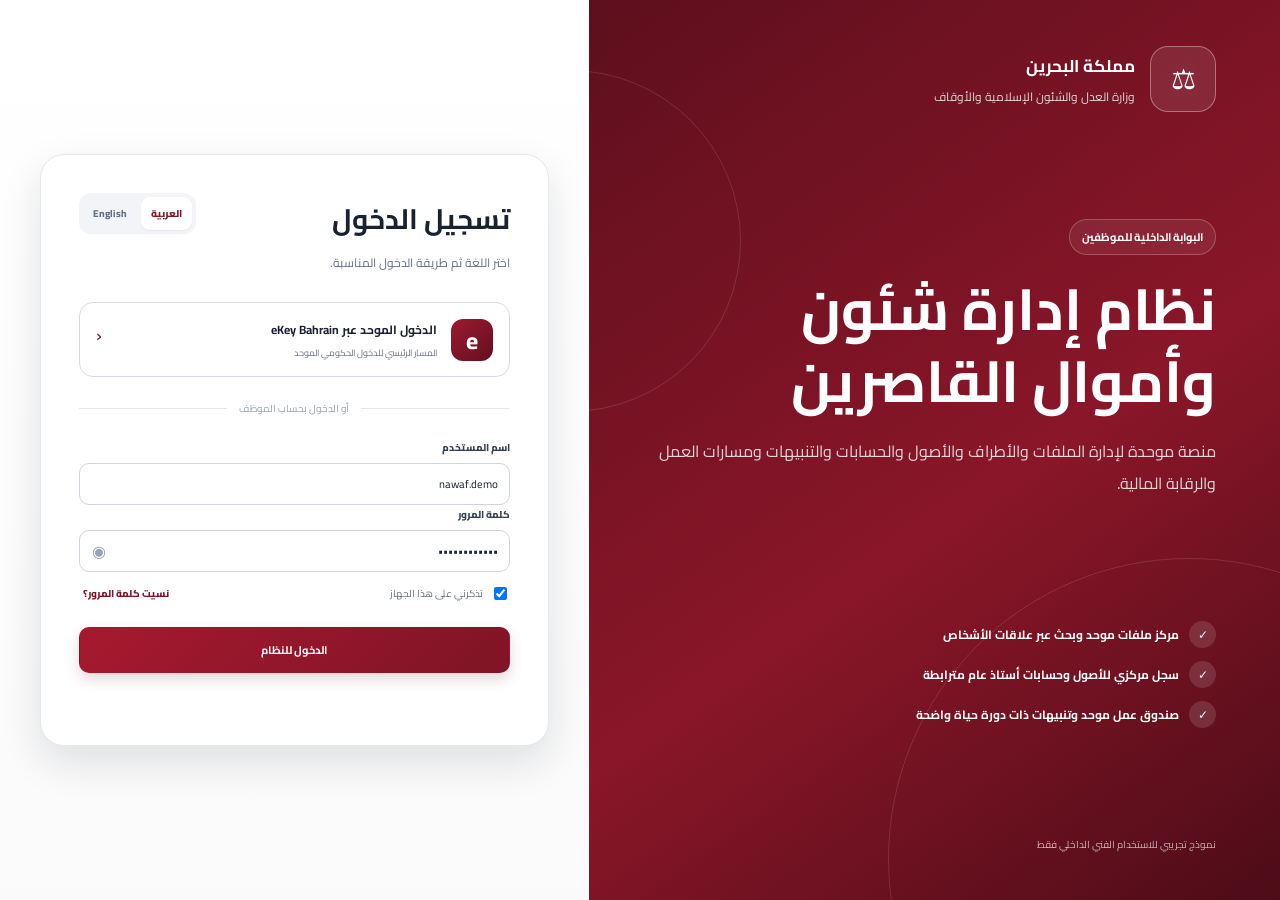
==== commit 585d167a: "Add files via upload" ====
--- a/index.html
+++ b/index.html
@@ -4,12 +4,13 @@
   <meta charset="utf-8" />
   <meta name="viewport" content="width=device-width,initial-scale=1,viewport-fit=cover" />
   <meta name="theme-color" content="#7f1426" />
-  <title>تسجيل الدخول | إدارة شئون وأموال القاصرين</title>
+  <meta name="color-scheme" content="light" />
+  <title>تسجيل الدخول | نظام شئون وأموال القاصرين</title>
   <link rel="stylesheet" href="styles.css" />
 </head>
 <body class="login-body">
   <main class="login-shell">
-    <section class="login-brand-panel">
+    <section class="login-brand-panel" aria-labelledby="systemTitle">
       <div class="gov-brand">
         <div class="emblem" aria-hidden="true">⚖</div>
         <div>
@@ -17,17 +18,19 @@
           <span data-i18n="ministry">وزارة العدل والشئون الإسلامية والأوقاف</span>
         </div>
       </div>
+
       <div class="login-intro">
-        <div class="eyebrow" data-i18n="internalPortal">البوابة الداخلية للموظفين</div>
-        <h1 data-i18n="systemName">نظام إدارة شئون وأموال القاصرين</h1>
-        <p data-i18n="loginIntro">منصة موحدة لإدارة الملفات والأطراف والأصول والحسابات والمراجعة والاعتماد والرقابة المالية.</p>
+        <span class="eyebrow" data-i18n="internalPortal">البوابة الداخلية للموظفين</span>
+        <h1 id="systemTitle" data-i18n="systemName">نظام إدارة شئون وأموال القاصرين</h1>
+        <p data-i18n="loginIntro">منصة موحدة لإدارة الملفات والأطراف والأصول والحسابات والتنبيهات ومسارات العمل والرقابة المالية.</p>
       </div>
-      <div class="feature-list">
-        <div><span>✓</span><b data-i18n="featureFiles">إدارة موحدة لجميع أنواع الملفات</b></div>
-        <div><span>✓</span><b data-i18n="featureLedger">أستاذ عام وحسابات مساعدة مترابطة</b></div>
-        <div><span>✓</span><b data-i18n="featureAudit">تنبيهات وسجل تدقيق ورقابة تشغيلية</b></div>
+
+      <div class="feature-list" aria-label="System highlights">
+        <div><span>✓</span><b data-i18n="feature1">مركز ملفات موحد وبحث عبر علاقات الأشخاص</b></div>
+        <div><span>✓</span><b data-i18n="feature2">سجل مركزي للأصول وحسابات أستاذ عام مترابطة</b></div>
+        <div><span>✓</span><b data-i18n="feature3">صندوق عمل موحد وتنبيهات ذات دورة حياة واضحة</b></div>
       </div>
-      <div class="prototype-tag" data-i18n="prototypeOnly">نموذج تجريبي للاستخدام الفني الداخلي فقط</div>
+      <small class="prototype-tag" data-i18n="prototypeOnly">نموذج تجريبي للاستخدام الفني الداخلي فقط</small>
     </section>
 
     <section class="login-form-panel">
@@ -37,49 +40,45 @@
             <h2 data-i18n="signIn">تسجيل الدخول</h2>
             <p data-i18n="signInHint">اختر اللغة ثم طريقة الدخول المناسبة.</p>
           </div>
-          <div class="language-picker" role="group" aria-label="Language">
-            <button class="lang-btn active" type="button" data-lang="ar">العربية</button>
-            <button class="lang-btn" type="button" data-lang="en">English</button>
+          <div class="language-picker" role="group" aria-label="Language selection">
+            <button class="lang-btn" data-lang="ar" type="button">العربية</button>
+            <button class="lang-btn" data-lang="en" type="button">English</button>
           </div>
         </div>
 
-        <button id="ekeyBtn" class="ekey-btn" type="button">
-          <span class="ekey-logo">e</span>
+        <button id="ekeyLogin" class="ekey-btn" type="button">
+          <span class="ekey-logo" aria-hidden="true">e</span>
           <span>
             <strong data-i18n="ekeyLogin">الدخول الموحد عبر eKey Bahrain</strong>
             <small data-i18n="ekeyHint">المسار الرئيسي للدخول الحكومي الموحد</small>
           </span>
-          <span class="arrow" aria-hidden="true">←</span>
+          <span class="arrow" aria-hidden="true">›</span>
         </button>
 
         <div class="or-divider"><span data-i18n="orStaff">أو الدخول بحساب الموظف</span></div>
 
-        <form id="staffLogin" novalidate>
+        <form id="loginForm" novalidate>
           <label class="field">
             <span data-i18n="username">اسم المستخدم</span>
-            <input id="username" name="username" autocomplete="username" data-i18n-placeholder="usernamePlaceholder" placeholder="مثال: n.almo" />
+            <input id="username" name="username" autocomplete="username" data-i18n-placeholder="usernamePlaceholder" placeholder="مثال: n.almo" value="nawaf.demo" required />
           </label>
           <label class="field">
             <span data-i18n="password">كلمة المرور</span>
             <div class="password-wrap">
-              <input id="password" name="password" type="password" autocomplete="current-password" placeholder="••••••••" />
-              <button id="togglePassword" type="button" class="inline-icon" aria-label="Show password">◉</button>
+              <input id="password" name="password" type="password" autocomplete="current-password" value="Prototype123" required />
+              <button id="togglePassword" class="inline-icon" type="button" aria-label="Show password">◉</button>
             </div>
           </label>
           <div class="login-row">
             <label class="remember"><input type="checkbox" checked /> <span data-i18n="rememberMe">تذكرني على هذا الجهاز</span></label>
-            <button id="forgotBtn" type="button" class="text-btn" data-i18n="forgotPassword">نسيت كلمة المرور؟</button>
+            <button id="forgotPassword" class="text-btn" type="button" data-i18n="forgotPassword">نسيت كلمة المرور؟</button>
           </div>
-          <button id="loginBtn" class="primary-login" type="submit">
-            <span data-i18n="enterSystem">الدخول للنظام</span>
-            <span aria-hidden="true">←</span>
-          </button>
-          <div id="loginMessage" class="login-message" aria-live="polite"></div>
+          <button class="btn btn-primary primary-login" type="submit" data-i18n="enterSystem">الدخول للنظام</button>
         </form>
+        <div id="loginMessage" class="form-message" role="status" aria-live="polite"></div>
       </div>
     </section>
   </main>
-  <div id="toast" class="toast" role="status"></div>
   <script src="app.js"></script>
 </body>
 </html>
--- a/styles.css
+++ b/styles.css
@@ -1,52 +1,69 @@
 @import url('https://fonts.googleapis.com/css2?family=Cairo:wght@400;500;600;700;800&display=swap');
 
 :root{
-  --maroon:#7f1426;--maroon-2:#a6192e;--maroon-3:#c94355;--gold:#b68b35;--gold-soft:#f6eddc;
-  --ink:#1f2937;--muted:#667085;--line:#e4e7ec;--soft:#f7f8fa;--white:#fff;--green:#087a55;--green-soft:#e8f6f0;
-  --amber:#a15c00;--amber-soft:#fff4df;--red:#b42318;--red-soft:#fff0ee;--blue:#175cd3;--blue-soft:#eff4ff;
-  --shadow:0 10px 30px rgba(29,34,45,.08);--radius:16px;--sidebar:272px;--header:72px;
+  --maroon:#7f1426;--maroon-2:#a6192e;--maroon-3:#c74659;--maroon-soft:#fbf1f3;
+  --gold:#b68b35;--gold-2:#d4b267;--gold-soft:#f8f0df;
+  --ink:#182230;--muted:#667085;--muted-2:#98a2b3;--line:#e4e7ec;--line-2:#d0d5dd;
+  --soft:#f5f7f9;--soft-2:#eef1f4;--white:#fff;
+  --green:#067647;--green-soft:#ecfdf3;--amber:#b54708;--amber-soft:#fffaeb;
+  --red:#b42318;--red-soft:#fef3f2;--blue:#175cd3;--blue-soft:#eff4ff;--purple:#6938ef;--purple-soft:#f4f3ff;
+  --shadow-xs:0 1px 2px rgba(16,24,40,.05);--shadow-sm:0 4px 14px rgba(16,24,40,.06);--shadow:0 16px 40px rgba(16,24,40,.12);
+  --radius-sm:10px;--radius:15px;--radius-lg:22px;--sidebar:278px;--header:72px;
 }
-*{box-sizing:border-box}html{font-family:'Cairo',system-ui,sans-serif;background:var(--soft);color:var(--ink)}body{margin:0;min-height:100vh}button,input,select,textarea{font:inherit}button{cursor:pointer}a{text-decoration:none;color:inherit}
+*{box-sizing:border-box}html{font-family:'Cairo',Tahoma,Arial,sans-serif;background:var(--soft);color:var(--ink);scroll-behavior:smooth}body{margin:0;min-height:100vh}button,input,select,textarea{font:inherit}button{cursor:pointer}a{text-decoration:none;color:inherit}img,svg{max-width:100%}::selection{background:#efd2d8;color:var(--maroon)}
+
+/* Shared controls */
+.btn{border:1px solid var(--line-2);background:#fff;color:var(--ink);border-radius:10px;padding:9px 13px;font-weight:700;font-size:11px;display:inline-flex;align-items:center;justify-content:center;gap:7px;min-height:38px;transition:.18s;white-space:nowrap}.btn:hover{border-color:#b9c0ca;background:#fafafa;transform:translateY(-1px)}.btn:disabled{opacity:.45;cursor:not-allowed;transform:none}.btn-primary{background:linear-gradient(135deg,var(--maroon-2),var(--maroon));border-color:transparent;color:#fff;box-shadow:0 6px 14px rgba(127,20,38,.18)}.btn-primary:hover{background:linear-gradient(135deg,#b01d35,#6f1021)}.btn-gold{background:linear-gradient(135deg,var(--gold-2),var(--gold));border-color:transparent;color:#3c2b0d}.btn-danger{background:#fff5f4;border-color:#fecdca;color:var(--red)}.btn-success{background:var(--green-soft);border-color:#abefc6;color:var(--green)}.btn-soft{background:var(--maroon-soft);border-color:#efd8dd;color:var(--maroon)}.btn-sm{padding:6px 9px;min-height:30px;font-size:9px}.btn-icon{width:38px;padding:0}.text-btn{border:0;background:transparent;color:var(--maroon);font-weight:800;padding:4px}.icon-button{width:40px;height:40px;display:grid;place-items:center;border:1px solid var(--line);background:#fff;border-radius:11px;color:var(--ink);transition:.18s}.icon-button:hover{border-color:#c5cbd3;background:#fafafa}.field{display:block;min-width:0}.field>span,.field-label{display:flex;align-items:center;gap:6px;font-size:10px;font-weight:800;color:#344054;margin-bottom:6px}.field small{display:block;color:var(--muted);font-size:8px;margin-top:5px;line-height:1.7}.field input,.field select,.field textarea,.control{width:100%;min-height:42px;border:1px solid var(--line-2);border-radius:10px;padding:9px 11px;background:#fff;outline:none;color:var(--ink);font-size:11px}.field textarea{min-height:92px;resize:vertical}.field input:focus,.field select:focus,.field textarea:focus,.control:focus{border-color:var(--maroon-2);box-shadow:0 0 0 3px rgba(166,25,46,.08)}.field input[disabled],.field input[readonly],.field select[disabled]{background:#f8f9fb;color:#667085}.required:after{content:'*';color:var(--red);margin-inline-start:3px}.field-error{color:var(--red)!important}.form-grid{display:grid;grid-template-columns:repeat(2,minmax(0,1fr));gap:13px}.form-grid.three{grid-template-columns:repeat(3,minmax(0,1fr))}.span-2{grid-column:1/-1}.form-actions,.page-actions{display:flex;gap:8px;align-items:center;flex-wrap:wrap}.form-message{min-height:24px;color:var(--red);font-size:10px;margin-top:10px}.chip{display:inline-flex;align-items:center;gap:5px;border-radius:999px;padding:5px 9px;background:#f2f4f7;color:#475467;font-weight:700;font-size:8px;border:1px solid transparent}.chip.source{background:var(--blue-soft);color:var(--blue);border-color:#d1e0ff}.chip.success{background:var(--green-soft);color:var(--green);border-color:#abefc6}.chip.warning{background:var(--amber-soft);color:var(--amber);border-color:#fedf89}.chip.danger{background:var(--red-soft);color:var(--red);border-color:#fecdca}.chip.gold{background:var(--gold-soft);color:#76591e;border-color:#ead6ad}.badge{display:inline-flex;align-items:center;justify-content:center;min-width:20px;height:20px;border-radius:999px;padding:0 6px;background:#f2f4f7;color:#475467;font-size:8px;font-weight:800}.help-note{border:1px solid #d1e0ff;background:var(--blue-soft);border-radius:11px;padding:10px 12px;color:#1849a9;font-size:9px;line-height:1.8}.warning-note{border-color:#fedf89;background:var(--amber-soft);color:#93370d}.danger-note{border-color:#fecdca;background:var(--red-soft);color:#912018}.success-note{border-color:#abefc6;background:var(--green-soft);color:#05603a}.empty-state{text-align:center;padding:40px 20px;color:var(--muted)}.empty-state span{display:block;font-size:34px;margin-bottom:8px}.empty-state b{display:block;color:var(--ink);margin-bottom:4px}.muted{color:var(--muted)}.mono{font-family:ui-monospace,SFMono-Regular,Consolas,monospace;direction:ltr;unicode-bidi:embed}.amount{font-variant-numeric:tabular-nums;font-weight:800}.divider{height:1px;background:var(--line);margin:14px 0}.visually-hidden{position:absolute!important;width:1px;height:1px;padding:0;margin:-1px;overflow:hidden;clip:rect(0,0,0,0);white-space:nowrap;border:0}
 
 /* Login */
-.login-body{background:#fff}.login-shell{min-height:100vh;display:grid;grid-template-columns:minmax(0,1.04fr) minmax(460px,.96fr)}
-.login-brand-panel{position:relative;overflow:hidden;background:linear-gradient(145deg,#64101e,#8f172b 55%,#5d0f1c);color:#fff;padding:46px clamp(34px,5vw,80px);display:flex;flex-direction:column;justify-content:space-between;gap:56px}
-.login-brand-panel:before,.login-brand-panel:after{content:"";position:absolute;border:1px solid rgba(255,255,255,.12);border-radius:50%}.login-brand-panel:before{width:520px;height:520px;inset:auto -180px -220px auto}.login-brand-panel:after{width:320px;height:320px;inset:80px auto auto -170px}
-.gov-brand{display:flex;align-items:center;gap:15px;position:relative;z-index:1}.emblem,.mini-emblem{display:grid;place-items:center;border:1px solid rgba(255,255,255,.35);background:rgba(255,255,255,.08);backdrop-filter:blur(8px)}.emblem{width:64px;height:64px;border-radius:18px;font-size:28px}.gov-brand div:last-child{display:flex;flex-direction:column}.gov-brand strong{font-size:17px}.gov-brand span{font-size:13px;opacity:.8;margin-top:3px}
-.login-intro{position:relative;z-index:1;max-width:700px}.eyebrow{display:inline-flex;border:1px solid rgba(255,255,255,.22);border-radius:999px;padding:7px 12px;font-size:12px;font-weight:700;background:rgba(255,255,255,.07)}.login-intro h1{font-size:clamp(34px,4.6vw,62px);line-height:1.25;margin:18px 0}.login-intro p{font-size:17px;line-height:2;color:rgba(255,255,255,.82);max-width:630px}.feature-list{display:grid;gap:13px;position:relative;z-index:1}.feature-list>div{display:flex;align-items:center;gap:10px;font-size:13px}.feature-list span{width:26px;height:26px;border-radius:50%;background:rgba(255,255,255,.13);display:grid;place-items:center}.prototype-tag{font-size:11px;opacity:.66;position:relative;z-index:1}
-.login-form-panel{display:grid;place-items:center;padding:40px;background:linear-gradient(180deg,#fff,#fafafa)}.login-card{width:min(520px,100%);padding:38px;border:1px solid var(--line);border-radius:24px;box-shadow:var(--shadow);background:#fff}.login-topline{display:flex;justify-content:space-between;align-items:flex-start;gap:18px}.login-topline h2{margin:0;font-size:28px}.login-topline p{margin:6px 0 0;color:var(--muted);font-size:13px}.language-picker,.portal-lang-switch{display:flex;gap:4px;padding:4px;background:#f2f4f7;border-radius:12px}.lang-btn{border:0;background:transparent;color:var(--muted);font-weight:700;padding:7px 10px;border-radius:9px;white-space:nowrap}.lang-btn.active{background:#fff;color:var(--maroon);box-shadow:0 1px 5px rgba(0,0,0,.08)}
-.ekey-btn{width:100%;margin:28px 0 22px;border:1px solid #d7dce3;background:#fff;border-radius:14px;padding:15px 16px;display:grid;grid-template-columns:44px 1fr auto;align-items:center;gap:12px;text-align:start;color:var(--ink);transition:.2s}.ekey-btn:hover{border-color:var(--maroon-2);box-shadow:0 7px 18px rgba(127,20,38,.1);transform:translateY(-1px)}.ekey-logo{width:42px;height:42px;border-radius:12px;background:linear-gradient(135deg,#9d1930,#63101f);color:#fff;display:grid;place-items:center;font-size:23px;font-weight:800}.ekey-btn strong,.ekey-btn small{display:block}.ekey-btn strong{font-size:13px}.ekey-btn small{color:var(--muted);margin-top:3px;font-size:10px}.ekey-btn .arrow{font-size:20px;color:var(--maroon)}
-.or-divider{display:flex;align-items:center;gap:12px;color:#98a2b3;font-size:11px;margin:12px 0 20px}.or-divider:before,.or-divider:after{content:"";height:1px;background:var(--line);flex:1}.field{display:block;margin:0 0 15px}.field>span{display:block;font-size:12px;font-weight:700;margin-bottom:7px}.field input,.field select,.field textarea,.control{width:100%;border:1px solid #d0d5dd;border-radius:10px;padding:11px 12px;background:#fff;outline:none;color:var(--ink)}.field input:focus,.field select:focus,.field textarea:focus,.control:focus{border-color:var(--maroon-2);box-shadow:0 0 0 3px rgba(166,25,46,.08)}.password-wrap{position:relative}.password-wrap input{padding-inline-end:42px}.inline-icon{position:absolute;inset-inline-end:7px;top:50%;transform:translateY(-50%);border:0;background:transparent;color:#98a2b3}.login-row{display:flex;justify-content:space-between;align-items:center;gap:12px;margin:6px 0 20px;font-size:11px}.remember{display:flex;align-items:center;gap:7px;color:var(--muted)}.text-btn{border:0;background:transparent;color:var(--maroon);font-weight:700}.primary-login{width:100%;border:0;background:linear-gradient(135deg,var(--maroon-2),var(--maroon));color:#fff;padding:13px 16px;border-radius:11px;font-weight:800;display:flex;justify-content:center;align-items:center;gap:12px;box-shadow:0 8px 18px rgba(127,20,38,.2)}.primary-login:hover{filter:brightness(1.04)}.login-message{font-size:11px;color:var(--red);min-height:18px;margin-top:10px;text-align:center}
+.login-body{background:#fff}.login-shell{min-height:100vh;display:grid;grid-template-columns:minmax(0,1.08fr) minmax(430px,.92fr)}.login-brand-panel{position:relative;overflow:hidden;background:linear-gradient(145deg,#5e0f1d,#8a1629 56%,#4d0c17);color:#fff;padding:46px clamp(34px,5vw,82px);display:flex;flex-direction:column;justify-content:space-between;gap:50px}.login-brand-panel:before,.login-brand-panel:after{content:"";position:absolute;border:1px solid rgba(255,255,255,.12);border-radius:50%}.login-brand-panel:before{width:600px;height:600px;inset:auto -210px -260px auto}.login-brand-panel:after{width:340px;height:340px;inset:70px auto auto -190px}.gov-brand{display:flex;align-items:center;gap:15px;position:relative;z-index:1}.emblem,.mini-emblem{display:grid;place-items:center;border:1px solid rgba(255,255,255,.35);background:rgba(255,255,255,.09);backdrop-filter:blur(8px)}.emblem{width:66px;height:66px;border-radius:18px;font-size:28px}.gov-brand div:last-child{display:flex;flex-direction:column}.gov-brand strong{font-size:17px}.gov-brand span{font-size:12px;opacity:.82;margin-top:3px}.login-intro{position:relative;z-index:1;max-width:720px}.eyebrow{display:inline-flex;border:1px solid rgba(255,255,255,.22);border-radius:999px;padding:7px 12px;font-size:11px;font-weight:700;background:rgba(255,255,255,.07)}.login-intro h1{font-size:clamp(34px,4.5vw,61px);line-height:1.25;margin:18px 0}.login-intro p{font-size:16px;line-height:2;color:rgba(255,255,255,.82);max-width:650px}.feature-list{display:grid;gap:13px;position:relative;z-index:1}.feature-list>div{display:flex;align-items:center;gap:10px;font-size:12px}.feature-list span{width:27px;height:27px;border-radius:50%;background:rgba(255,255,255,.13);display:grid;place-items:center}.prototype-tag{font-size:10px;opacity:.68;position:relative;z-index:1}.login-form-panel{display:grid;place-items:center;padding:40px;background:linear-gradient(180deg,#fff,#fafafa)}.login-card{width:min(520px,100%);padding:38px;border:1px solid var(--line);border-radius:24px;box-shadow:var(--shadow);background:#fff}.login-topline{display:flex;justify-content:space-between;align-items:flex-start;gap:18px}.login-topline h2{margin:0;font-size:28px}.login-topline p{margin:6px 0 0;color:var(--muted);font-size:12px}.language-picker,.portal-lang-switch{display:flex;gap:4px;padding:4px;background:#f2f4f7;border-radius:12px}.lang-btn{border:0;background:transparent;color:var(--muted);font-weight:800;padding:7px 10px;border-radius:9px;white-space:nowrap;font-size:10px}.lang-btn.active{background:#fff;color:var(--maroon);box-shadow:var(--shadow-xs)}.ekey-btn{width:100%;margin:28px 0 22px;border:1px solid #d7dce3;background:#fff;border-radius:14px;padding:15px 16px;display:grid;grid-template-columns:44px 1fr auto;align-items:center;gap:12px;text-align:start;color:var(--ink);transition:.2s}.ekey-btn:hover{border-color:var(--maroon-2);box-shadow:0 7px 18px rgba(127,20,38,.1);transform:translateY(-1px)}.ekey-logo{width:42px;height:42px;border-radius:12px;background:linear-gradient(135deg,#9d1930,#63101f);color:#fff;display:grid;place-items:center;font-size:23px;font-weight:800}.ekey-btn strong,.ekey-btn small{display:block}.ekey-btn strong{font-size:12px}.ekey-btn small{color:var(--muted);margin-top:3px;font-size:9px}.ekey-btn .arrow{font-size:20px;color:var(--maroon)}.or-divider{display:flex;align-items:center;gap:12px;color:#98a2b3;font-size:10px;margin:12px 0 20px}.or-divider:before,.or-divider:after{content:"";height:1px;background:var(--line);flex:1}.password-wrap{position:relative}.password-wrap input{padding-inline-end:42px}.inline-icon{position:absolute;inset-inline-end:7px;top:50%;transform:translateY(-50%);border:0;background:transparent;color:#98a2b3}.login-row{display:flex;justify-content:space-between;align-items:center;gap:12px;margin:8px 0 20px;font-size:10px}.remember{display:flex;align-items:center;gap:7px;color:var(--muted)}.primary-login{width:100%;min-height:46px}
 
-/* Portal */
-.portal-body{background:var(--soft);overflow-x:hidden}.app-shell{min-height:100vh}.topbar{position:fixed;z-index:50;inset:0 0 auto 0;height:var(--header);display:flex;align-items:center;justify-content:space-between;padding:0 20px;background:#fff;border-bottom:1px solid var(--line)}.topbar-start,.topbar-actions,.portal-brand,.user-menu-button{display:flex;align-items:center}.topbar-start,.topbar-actions{gap:12px}.portal-brand{gap:10px}.mini-emblem{width:40px;height:40px;border-radius:10px;background:linear-gradient(135deg,var(--maroon-2),var(--maroon));color:#fff;border:0}.portal-brand div:last-child{display:flex;flex-direction:column}.portal-brand strong{font-size:13px}.portal-brand span{font-size:10px;color:var(--muted)}.icon-button{width:40px;height:40px;border:1px solid var(--line);border-radius:10px;background:#fff;color:#344054;display:grid;place-items:center}.notification-button{position:relative}.notification-count{position:absolute;inset-inline-end:-5px;top:-5px;min-width:18px;height:18px;padding:0 4px;border-radius:999px;background:var(--red);color:#fff;font-size:9px;display:grid;place-items:center;border:2px solid #fff}.user-menu-button{border:0;background:transparent;gap:9px;color:var(--ink);padding:6px}.avatar{width:38px;height:38px;border-radius:50%;background:var(--gold-soft);color:#7b5b1e;display:grid;place-items:center;font-weight:800}.user-copy{display:flex;flex-direction:column;text-align:start}.user-copy strong{font-size:12px}.user-copy small{font-size:9px;color:var(--muted)}
-.sidebar{position:fixed;z-index:40;top:var(--header);bottom:0;inset-inline-start:0;width:var(--sidebar);background:#fff;border-inline-end:1px solid var(--line);overflow:auto;transition:.25s}.nav-list{padding:15px 10px 30px}.nav-caption{font-size:9px;font-weight:800;color:#98a2b3;padding:14px 12px 7px;text-transform:uppercase;letter-spacing:.04em}.nav-link{width:100%;border:0;background:transparent;display:grid;grid-template-columns:26px 1fr auto;align-items:center;text-align:start;gap:8px;padding:10px 12px;border-radius:10px;color:#475467;margin:2px 0}.nav-link b{font-size:11px}.nav-link:hover{background:#f8f5f6;color:var(--maroon)}.nav-link.active{background:#f9eef0;color:var(--maroon);font-weight:800}.nav-badge{font-size:9px;background:#f2f4f7;color:#667085;border-radius:999px;padding:2px 6px}.nav-badge.danger{background:var(--red-soft);color:var(--red)}.logout-link{margin-top:10px;color:var(--red)}
-.main-area{padding-top:var(--header);margin-inline-start:var(--sidebar);min-height:100vh;transition:.25s}.breadcrumb{height:46px;background:#fff;border-bottom:1px solid var(--line);display:flex;align-items:center;gap:8px;padding:0 24px;font-size:10px;color:var(--muted)}.breadcrumb strong{color:var(--ink)}.page-content{padding:24px;max-width:1660px;margin:auto}.page-header{display:flex;align-items:flex-start;justify-content:space-between;gap:20px;margin-bottom:20px}.page-header h1{margin:0;font-size:25px}.page-header p{margin:6px 0 0;color:var(--muted);font-size:12px;line-height:1.8}.page-actions{display:flex;gap:8px;flex-wrap:wrap}.btn{border:1px solid var(--line);background:#fff;color:#344054;border-radius:9px;padding:9px 12px;font-size:10px;font-weight:800;display:inline-flex;align-items:center;justify-content:center;gap:7px}.btn:hover{border-color:#c8cdd5}.btn-primary{background:var(--maroon-2);border-color:var(--maroon-2);color:#fff}.btn-primary:hover{background:var(--maroon)}.btn-gold{background:var(--gold-soft);color:#74551a;border-color:#e7d4ad}.btn-danger{color:var(--red);background:var(--red-soft);border-color:#ffd0ca}.btn-sm{padding:6px 9px;font-size:9px}.full{width:100%}
-.kpi-grid{display:grid;grid-template-columns:repeat(4,minmax(0,1fr));gap:14px;margin-bottom:18px}.kpi-card,.panel,.finance-card,.alert-card,.report-card,.approval-card{background:#fff;border:1px solid var(--line);border-radius:var(--radius);box-shadow:0 2px 8px rgba(16,24,40,.02)}.kpi-card{padding:17px;min-height:128px;display:flex;flex-direction:column;justify-content:space-between}.kpi-top{display:flex;justify-content:space-between;gap:10px}.kpi-label{font-size:10px;color:var(--muted);font-weight:700}.kpi-icon{width:34px;height:34px;border-radius:10px;background:#f9eef0;display:grid;place-items:center}.kpi-number{font-size:28px;font-weight:800}.kpi-foot{font-size:9px;color:var(--muted)}.kpi-foot strong{color:var(--green)}
-.dashboard-grid{display:grid;grid-template-columns:minmax(0,1.55fr) minmax(320px,.65fr);gap:18px}.panel{overflow:hidden}.panel-head{padding:15px 17px;border-bottom:1px solid var(--line);display:flex;justify-content:space-between;align-items:center;gap:12px}.panel-head h3{margin:0;font-size:13px}.panel-head p{margin:3px 0 0;color:var(--muted);font-size:9px}.panel-body{padding:16px}.panel-body.flush{padding:0}.panel-link{border:0;background:transparent;color:var(--maroon);font-size:9px;font-weight:800}
-.alert-stack{display:grid;gap:10px}.alert-card{padding:13px;display:grid;grid-template-columns:38px 1fr auto;gap:11px;align-items:center;border-radius:12px}.alert-icon{width:38px;height:38px;border-radius:10px;display:grid;place-items:center;background:var(--amber-soft)}.alert-card.critical .alert-icon{background:var(--red-soft)}.alert-card.info .alert-icon{background:var(--blue-soft)}.alert-copy strong{display:block;font-size:10px}.alert-copy span{display:block;font-size:9px;color:var(--muted);line-height:1.7;margin-top:2px}.alert-value{text-align:end}.alert-value strong{display:block;font-size:12px}.alert-value small{font-size:8px;color:var(--muted)}
-.table-tools{display:flex;gap:8px;flex-wrap:wrap;margin-bottom:13px}.search-control{flex:1;min-width:220px;position:relative}.search-control input{width:100%;padding:9px 12px;border:1px solid var(--line);border-radius:9px;background:#fff}.filter-control{border:1px solid var(--line);border-radius:9px;padding:8px 10px;background:#fff;min-width:140px;color:#344054}.table-wrap{overflow:auto}.data-table{width:100%;border-collapse:collapse;min-width:760px}.data-table th,.data-table td{padding:10px 12px;text-align:start;border-bottom:1px solid #eef0f2;font-size:9px;vertical-align:middle}.data-table th{font-size:8px;color:#667085;background:#fafbfc;white-space:nowrap}.data-table tr:hover td{background:#fcfcfd}.case-name{font-weight:800;font-size:10px}.case-sub{color:var(--muted);font-size:8px;margin-top:2px}.status{display:inline-flex;align-items:center;border-radius:999px;padding:4px 8px;font-size:8px;font-weight:800;white-space:nowrap}.status.active{background:var(--green-soft);color:var(--green)}.status.review{background:var(--amber-soft);color:var(--amber)}.status.new{background:var(--blue-soft);color:var(--blue)}.status.maturity{background:#f4ebff;color:#6941c6}.status.closed{background:#f2f4f7;color:#667085}.amount{font-weight:800;direction:ltr;display:inline-block}.muted{color:var(--muted)}
-.finance-overview{display:grid;grid-template-columns:repeat(4,minmax(0,1fr));gap:12px}.finance-card{padding:15px}.finance-card span{display:block;font-size:9px;color:var(--muted)}.finance-card strong{display:block;margin-top:6px;font-size:18px}.finance-card small{display:block;margin-top:4px;font-size:8px;color:var(--muted)}
-.cards-grid{display:grid;grid-template-columns:repeat(3,minmax(0,1fr));gap:13px}.report-card,.approval-card{padding:16px}.report-card h4,.approval-card h4{font-size:12px;margin:0 0 7px}.report-card p,.approval-card p{font-size:9px;line-height:1.8;color:var(--muted);margin:0 0 13px}.approval-meta{display:flex;gap:7px;flex-wrap:wrap;margin:10px 0}.chip{display:inline-flex;padding:4px 7px;border-radius:999px;background:#f2f4f7;font-size:8px;color:#475467}.chip.red{background:var(--red-soft);color:var(--red)}.chip.gold{background:var(--amber-soft);color:var(--amber)}
-.empty-state{padding:50px 20px;text-align:center}.empty-state .empty-icon{font-size:40px}.empty-state h3{margin:10px 0 5px;font-size:16px}.empty-state p{margin:0;color:var(--muted);font-size:10px}
+/* App shell */
+.portal-body{background:var(--soft);overflow-x:hidden}.app-shell{min-height:100vh}.topbar{position:fixed;z-index:100;inset:0 0 auto 0;height:var(--header);background:#fff;border-bottom:1px solid var(--line);display:grid;grid-template-columns:auto minmax(220px,620px) auto;align-items:center;gap:20px;padding:0 18px;box-shadow:0 1px 5px rgba(16,24,40,.03)}.topbar-start,.topbar-actions{display:flex;align-items:center;gap:10px}.portal-brand{display:flex;align-items:center;gap:10px;min-width:0}.mini-emblem{width:40px;height:40px;border-radius:12px;color:#fff;background:linear-gradient(135deg,var(--maroon-2),var(--maroon));border:0;box-shadow:0 4px 10px rgba(127,20,38,.18)}.portal-brand>div:last-child{display:flex;flex-direction:column;min-width:0}.portal-brand strong{font-size:12px;white-space:nowrap}.portal-brand span{font-size:8px;color:var(--muted);margin-top:2px}.header-search-wrap{min-width:0}.header-search{width:100%;height:40px;border:1px solid var(--line);border-radius:11px;background:#f8f9fb;color:var(--muted);display:flex;align-items:center;gap:9px;padding:0 12px;text-align:start;font-size:10px}.header-search span:nth-child(2){flex:1;overflow:hidden;text-overflow:ellipsis;white-space:nowrap}.header-search kbd{font:inherit;font-size:8px;border:1px solid var(--line-2);border-bottom-width:2px;border-radius:5px;padding:2px 5px;background:#fff;color:#667085}.notification-button{position:relative}.notification-count{position:absolute;inset:-5px -5px auto auto;min-width:18px;height:18px;padding:0 4px;background:var(--red);color:#fff;border:2px solid #fff;border-radius:999px;font-size:7px;display:grid;place-items:center;font-weight:800}.user-menu-button{border:0;background:transparent;display:flex;align-items:center;gap:8px;color:var(--ink);padding:4px 6px;border-radius:10px}.user-menu-button:hover{background:#f8f9fb}.avatar{width:36px;height:36px;border-radius:50%;display:grid;place-items:center;background:var(--maroon-soft);color:var(--maroon);font-weight:800}.user-copy{display:flex;flex-direction:column;text-align:start}.user-copy strong{font-size:9px}.user-copy small{font-size:7px;color:var(--muted)}
+.sidebar{position:fixed;z-index:70;inset-block-start:var(--header);inset-inline-start:0;width:var(--sidebar);height:calc(100dvh - var(--header));background:#fff;border-inline-end:1px solid var(--line);overflow-y:auto;overflow-x:hidden;padding:16px 11px calc(24px + env(safe-area-inset-bottom));transition:transform .25s ease;overscroll-behavior:contain;scrollbar-width:thin;touch-action:pan-y}.nav-list{display:flex;flex-direction:column;min-height:100%}.nav-caption{font-size:8px;font-weight:800;color:var(--muted-2);padding:10px 11px 6px}.nav-link{width:100%;border:0;background:transparent;display:grid;grid-template-columns:25px 1fr auto;align-items:center;gap:8px;padding:10px 11px;border-radius:10px;text-align:start;color:#475467;margin:1px 0;touch-action:manipulation}.nav-link:hover{background:#f8f9fb;color:var(--maroon)}.nav-link.active{background:linear-gradient(135deg,#fbf0f2,#f8e9ec);color:var(--maroon);box-shadow:inset 3px 0 0 var(--maroon-2)}html[dir="rtl"] .nav-link.active{box-shadow:inset -3px 0 0 var(--maroon-2)}.nav-link span:first-child{font-size:15px;text-align:center}.nav-link b{font-size:10px}.nav-badge{min-width:21px;height:20px;padding:0 6px;border-radius:999px;background:#f2f4f7;color:#475467;font-size:7px;font-weight:800;display:grid;place-items:center}.nav-badge.danger{background:var(--red-soft);color:var(--red)}.nav-badge.gold{background:var(--gold-soft);color:#795b1c}.logout-link{margin-top:auto;color:var(--red)}.main-area{margin-inline-start:var(--sidebar);padding-top:var(--header);min-height:100vh;transition:margin .25s}.breadcrumb{height:48px;display:flex;align-items:center;gap:7px;padding:0 24px;border-bottom:1px solid var(--line);background:#fff;color:var(--muted);font-size:9px;position:sticky;top:var(--header);z-index:40}.breadcrumb strong{color:var(--ink)}.page-content{padding:22px 24px 40px;max-width:1760px;margin:0 auto}.sidebar-backdrop,.drawer-backdrop{display:none;position:fixed;inset:0;background:rgba(16,24,40,.42);backdrop-filter:blur(1px)}.sidebar-backdrop{z-index:65}.drawer-backdrop{z-index:129}.sidebar-backdrop.open,.drawer-backdrop.open{display:block}
 
-/* Drawer & modal */
-.drawer-backdrop,.sidebar-backdrop{display:none;position:fixed;inset:0;background:rgba(16,24,40,.45);z-index:70}.drawer{position:fixed;z-index:80;top:0;bottom:0;inset-inline-end:0;width:min(760px,94vw);background:#fff;box-shadow:-14px 0 40px rgba(16,24,40,.16);transform:translateX(calc(var(--drawer-sign,1) * 105%));transition:.25s;display:flex;flex-direction:column}.drawer.open{transform:translateX(0)}html[dir="rtl"] .drawer{--drawer-sign:-1}.drawer-head,.modal-head{display:flex;justify-content:space-between;align-items:flex-start;gap:14px;padding:18px 20px;border-bottom:1px solid var(--line)}.drawer-head>div,.modal-head>div{display:flex;flex-direction:column}.drawer-head strong,.modal-head strong{font-size:16px}.drawer-head small,.modal-head small{font-size:9px;color:var(--muted);margin-top:3px}.drawer-body{padding:18px;overflow:auto;flex:1}.drawer-backdrop.open{display:block}
-.modal{position:fixed;z-index:100;inset:0;background:rgba(16,24,40,.56);display:none;align-items:center;justify-content:center;padding:20px}.modal.open{display:flex}.modal-dialog{width:min(1060px,96vw);max-height:92vh;background:#fff;border-radius:18px;box-shadow:0 25px 60px rgba(16,24,40,.2);overflow:hidden;display:flex;flex-direction:column}.modal-body{padding:18px;overflow:auto}
-.summary-grid{display:grid;grid-template-columns:repeat(4,minmax(0,1fr));gap:10px;margin-bottom:16px}.summary-box{padding:12px;border:1px solid var(--line);background:#fafbfc;border-radius:11px}.summary-box span{display:block;font-size:8px;color:var(--muted)}.summary-box strong{display:block;font-size:13px;margin-top:5px}.tabs{display:flex;gap:5px;overflow:auto;border-bottom:1px solid var(--line);margin-bottom:15px}.tab-btn{border:0;background:transparent;padding:10px 11px;font-size:9px;font-weight:800;color:var(--muted);border-bottom:2px solid transparent;white-space:nowrap}.tab-btn.active{color:var(--maroon);border-bottom-color:var(--maroon)}.detail-section{display:none}.detail-section.active{display:block}.detail-grid{display:grid;grid-template-columns:repeat(2,minmax(0,1fr));gap:12px}.detail-card{border:1px solid var(--line);border-radius:12px;padding:14px}.detail-card h4{margin:0 0 10px;font-size:11px}.data-list{display:grid;gap:8px}.data-row{display:flex;justify-content:space-between;gap:12px;padding-bottom:8px;border-bottom:1px dashed #eceef1;font-size:9px}.data-row:last-child{border-bottom:0;padding-bottom:0}.data-row span{color:var(--muted)}.data-row strong{text-align:end}.notice{padding:11px 12px;border-radius:10px;background:var(--amber-soft);color:#7a4a00;font-size:9px;line-height:1.8;margin:12px 0}.statement-summary{display:grid;grid-template-columns:repeat(4,minmax(0,1fr));gap:9px;margin:12px 0}.statement-summary>div{border:1px solid var(--line);border-radius:10px;padding:11px}.statement-summary span{display:block;font-size:8px;color:var(--muted)}.statement-summary strong{display:block;font-size:12px;margin-top:4px}.balance-positive{color:var(--green)}.balance-negative{color:var(--red)}
+/* Regions and layouts */
+.page-header{display:flex;justify-content:space-between;align-items:flex-start;gap:18px;margin-bottom:17px}.page-header h1{font-size:25px;line-height:1.3;margin:0}.page-header p{font-size:10px;line-height:1.8;color:var(--muted);margin:5px 0 0;max-width:850px}.section-title{display:flex;justify-content:space-between;align-items:center;gap:10px;margin:0 0 10px}.section-title h2,.section-title h3{margin:0;font-size:14px}.section-title p{margin:2px 0 0;color:var(--muted);font-size:8px}.panel,.t-Region{background:#fff;border:1px solid var(--line);border-radius:var(--radius);box-shadow:var(--shadow-xs);min-width:0}.panel-head{display:flex;justify-content:space-between;align-items:center;gap:12px;padding:14px 16px;border-bottom:1px solid var(--line)}.panel-head h2,.panel-head h3{margin:0;font-size:12px}.panel-head p{margin:3px 0 0;color:var(--muted);font-size:8px}.panel-body{padding:15px 16px}.panel-body.flush{padding:0}.cards-grid{display:grid;grid-template-columns:repeat(2,minmax(0,1fr));gap:14px}.two-col{display:grid;grid-template-columns:minmax(0,1.35fr) minmax(310px,.65fr);gap:14px}.three-col{display:grid;grid-template-columns:repeat(3,minmax(0,1fr));gap:14px}.stack{display:grid;gap:14px}.kpi-grid{display:grid;grid-template-columns:repeat(4,minmax(0,1fr));gap:12px;margin-bottom:14px}.kpi-card{background:#fff;border:1px solid var(--line);border-radius:var(--radius);padding:15px;min-height:116px;box-shadow:var(--shadow-xs);display:flex;flex-direction:column;justify-content:space-between}.kpi-card .kpi-top{display:flex;justify-content:space-between;align-items:center;gap:10px}.kpi-icon{width:36px;height:36px;border-radius:11px;display:grid;place-items:center;background:var(--maroon-soft);color:var(--maroon)}.kpi-card.gold .kpi-icon{background:var(--gold-soft);color:#795b1c}.kpi-card.blue .kpi-icon{background:var(--blue-soft);color:var(--blue)}.kpi-card.green .kpi-icon{background:var(--green-soft);color:var(--green)}.kpi-label{font-size:9px;color:var(--muted);font-weight:700}.kpi-number{font-size:25px;line-height:1.2;font-weight:800;margin:5px 0}.kpi-foot{font-size:8px;color:var(--muted)}.module-entry-grid{display:grid;grid-template-columns:repeat(6,minmax(0,1fr));gap:11px;margin-bottom:14px}.module-entry{border:1px solid var(--line);background:#fff;border-radius:14px;padding:13px;text-align:start;color:var(--ink);transition:.18s;min-height:105px;display:flex;flex-direction:column;justify-content:space-between}.module-entry:hover{border-color:#dbbbc1;box-shadow:var(--shadow-sm);transform:translateY(-2px)}.module-entry .module-icon{width:35px;height:35px;border-radius:10px;background:var(--maroon-soft);color:var(--maroon);display:grid;place-items:center;font-size:16px}.module-entry b{font-size:10px;display:block;margin-top:10px}.module-entry small{font-size:7px;color:var(--muted);line-height:1.6}.status{display:inline-flex;align-items:center;justify-content:center;border-radius:999px;padding:5px 8px;font-weight:800;font-size:8px;white-space:nowrap}.status.draft{background:#f2f4f7;color:#475467}.status.awaitingApproval,.status.review{background:var(--amber-soft);color:var(--amber)}.status.active,.status.completed,.status.paid{background:var(--green-soft);color:var(--green)}.status.suspended,.status.overdue,.status.closed{background:var(--red-soft);color:var(--red)}.status.followup,.status.inprogress{background:var(--blue-soft);color:var(--blue)}.status.info{background:var(--purple-soft);color:var(--purple)}
+
+/* Tables / interactive grids */
+.table-wrap{width:100%;overflow:auto;max-width:100%;-webkit-overflow-scrolling:touch}.data-table,.a-IG{width:100%;border-collapse:collapse;min-width:820px}.data-table th,.data-table td{padding:11px 12px;border-bottom:1px solid var(--line);text-align:start;vertical-align:middle;font-size:9px}.data-table th{background:#f8f9fb;color:#475467;font-size:8px;font-weight:800;position:sticky;top:0;z-index:1}.data-table tbody tr:hover{background:#fffafa}.data-table tbody tr:last-child td{border-bottom:0}.case-name{font-weight:800;color:var(--ink)}.case-sub{font-size:7px;color:var(--muted);margin-top:2px;line-height:1.6}.table-toolbar{display:grid;grid-template-columns:minmax(250px,2fr) repeat(3,minmax(135px,1fr)) auto;gap:9px;padding:13px;background:#fff;border:1px solid var(--line);border-radius:14px;margin-bottom:12px}.search-control{position:relative}.search-control input{padding-inline-start:35px}.search-control span{position:absolute;inset-inline-start:11px;top:50%;transform:translateY(-50%);color:var(--muted)}.pagination{display:flex;justify-content:space-between;align-items:center;gap:10px;padding:11px 14px;border-top:1px solid var(--line);font-size:8px;color:var(--muted)}.pager-buttons{display:flex;gap:5px}.saved-views{display:flex;gap:7px;overflow:auto;margin-bottom:11px;padding-bottom:2px}.view-chip{border:1px solid var(--line);background:#fff;border-radius:999px;padding:7px 10px;font-size:8px;font-weight:800;color:#667085;white-space:nowrap}.view-chip.active{border-color:#e5b9c1;background:var(--maroon-soft);color:var(--maroon)}
+
+/* Dashboard */
+.dashboard-hero{background:linear-gradient(135deg,#fff,#fbf4f5);border:1px solid #eddadd;border-radius:18px;padding:18px;margin-bottom:14px;display:flex;justify-content:space-between;align-items:center;gap:18px}.dashboard-hero h1{margin:0;font-size:24px}.dashboard-hero p{margin:5px 0 0;color:var(--muted);font-size:10px}.dashboard-hero .hero-meta{display:flex;gap:8px;flex-wrap:wrap;justify-content:flex-end}.work-list,.alert-list{display:grid;gap:9px}.work-card,.alert-card{border:1px solid var(--line);border-radius:12px;background:#fff;padding:11px;display:grid;grid-template-columns:38px 1fr auto;align-items:center;gap:10px;text-align:start}.work-card:hover,.alert-card:hover{border-color:#d7b7bd;background:#fffafa}.work-icon,.alert-icon{width:38px;height:38px;border-radius:11px;display:grid;place-items:center;background:#f2f4f7}.alert-card.critical .alert-icon{background:var(--red-soft);color:var(--red)}.alert-card.warning .alert-icon{background:var(--amber-soft);color:var(--amber)}.alert-card.info .alert-icon{background:var(--blue-soft);color:var(--blue)}.work-card b,.alert-card b{font-size:9px;display:block}.work-card small,.alert-card small{font-size:7px;color:var(--muted);display:block;margin-top:3px;line-height:1.6}.work-meta{text-align:end}.work-meta strong{display:block;font-size:9px}.work-meta small{font-size:7px}.finance-monitor-grid{display:grid;grid-template-columns:repeat(3,minmax(0,1fr));gap:10px}.finance-monitor{border:1px solid var(--line);border-radius:12px;padding:12px;background:#fff}.finance-monitor span{font-size:8px;color:var(--muted);display:block}.finance-monitor strong{font-size:18px;display:block;margin:5px 0}.finance-monitor small{font-size:7px;color:var(--muted)}
+
+/* Details, tabs, profile */
+.profile-head{background:linear-gradient(135deg,#fff,#fbf4f5);border:1px solid #eddadd;border-radius:16px;padding:16px;margin-bottom:12px;display:flex;justify-content:space-between;align-items:flex-start;gap:18px}.profile-title{display:flex;gap:12px;align-items:center}.profile-avatar{width:52px;height:52px;border-radius:15px;background:linear-gradient(135deg,var(--maroon-2),var(--maroon));color:#fff;display:grid;place-items:center;font-size:20px;font-weight:800}.profile-title h2{margin:0;font-size:18px}.profile-title p{margin:4px 0 0;color:var(--muted);font-size:8px}.profile-actions{display:flex;gap:7px;flex-wrap:wrap;justify-content:flex-end}.tabs{display:flex;gap:5px;overflow:auto;padding:5px;background:#fff;border:1px solid var(--line);border-radius:13px;margin-bottom:12px}.tab-btn{border:0;background:transparent;color:#667085;border-radius:9px;padding:9px 11px;font-size:8px;font-weight:800;white-space:nowrap}.tab-btn.active{background:var(--maroon-soft);color:var(--maroon)}.detail-grid{display:grid;grid-template-columns:repeat(3,minmax(0,1fr));gap:10px}.detail-item{border:1px solid var(--line);background:#fafbfc;border-radius:11px;padding:10px;min-width:0}.detail-item span{font-size:7px;color:var(--muted);display:block;margin-bottom:3px}.detail-item strong{font-size:9px;display:block;word-break:break-word}.source-line{display:flex;align-items:center;gap:6px;margin-top:5px;font-size:7px;color:var(--muted)}.timeline{position:relative;display:grid;gap:12px}.timeline:before{content:"";position:absolute;inset-inline-start:15px;top:12px;bottom:12px;width:1px;background:var(--line)}.timeline-item{position:relative;padding-inline-start:40px}.timeline-dot{position:absolute;inset-inline-start:7px;top:5px;width:17px;height:17px;border:4px solid #fff;border-radius:50%;background:var(--maroon-2);box-shadow:0 0 0 1px #e2b9c0}.timeline-item b{font-size:9px}.timeline-item p{margin:3px 0 0;color:var(--muted);font-size:8px;line-height:1.7}.completeness-wrap{display:grid;grid-template-columns:120px 1fr;gap:16px;align-items:center}.progress-ring{width:110px;height:110px;border-radius:50%;display:grid;place-items:center;background:conic-gradient(var(--maroon-2) var(--progress,0%),#eceff2 0);position:relative}.progress-ring:after{content:"";position:absolute;inset:10px;background:#fff;border-radius:50%}.progress-ring strong{position:relative;z-index:1;font-size:22px}.weight-list{display:grid;gap:7px}.weight-row{display:grid;grid-template-columns:1fr auto;gap:8px;align-items:center}.weight-row span{font-size:8px}.mini-bar{grid-column:1/-1;height:5px;background:#eef0f2;border-radius:999px;overflow:hidden}.mini-bar i{display:block;height:100%;background:linear-gradient(90deg,var(--maroon-2),var(--gold));border-radius:999px}.party-groups{display:grid;gap:14px}.group-label{display:flex;align-items:center;gap:8px;margin-bottom:8px}.group-label h3{margin:0;font-size:12px}.party-card-grid{display:grid;grid-template-columns:repeat(2,minmax(0,1fr));gap:10px}.party-card{border:1px solid var(--line);border-radius:12px;padding:11px;background:#fff}.party-card-head{display:flex;justify-content:space-between;gap:10px}.party-card h4{margin:0;font-size:10px}.party-card p{margin:3px 0 0;color:var(--muted);font-size:7px}.party-card .party-balance{margin-top:9px;padding-top:9px;border-top:1px solid var(--line);display:flex;justify-content:space-between;align-items:center;gap:8px}.party-card .party-balance span{font-size:8px;color:var(--muted)}.party-card .party-balance strong{font-size:12px}.document-grid{display:grid;grid-template-columns:repeat(2,minmax(0,1fr));gap:9px}.document-card{border:1px solid var(--line);border-radius:11px;padding:10px;display:grid;grid-template-columns:35px 1fr auto;gap:9px;align-items:center}.document-icon{width:35px;height:35px;border-radius:9px;background:var(--blue-soft);color:var(--blue);display:grid;place-items:center}.document-card b{font-size:9px;display:block}.document-card small{font-size:7px;color:var(--muted)}
+
+/* Alerts and inbox */
+.alert-filter-grid{display:grid;grid-template-columns:2fr repeat(3,1fr);gap:9px;margin-bottom:12px}.alert-center-card{border:1px solid var(--line);border-radius:13px;background:#fff;padding:12px;display:grid;grid-template-columns:42px 1fr auto;gap:12px;align-items:start}.alert-center-card+.alert-center-card{margin-top:9px}.alert-center-card .alert-icon{width:42px;height:42px}.alert-title-row{display:flex;align-items:center;gap:6px;flex-wrap:wrap}.alert-title-row h3{margin:0;font-size:11px}.alert-center-card p{margin:5px 0;color:var(--muted);font-size:8px;line-height:1.8}.alert-rule{display:grid;grid-template-columns:repeat(3,minmax(0,1fr));gap:7px;margin-top:8px}.alert-rule div{background:#f8f9fb;border-radius:8px;padding:7px}.alert-rule span{display:block;font-size:6px;color:var(--muted)}.alert-rule b{font-size:7px}.sla{font-weight:800}.sla.overdue{color:var(--red)}.sla.warning{color:var(--amber)}.inbox-card{border:1px solid var(--line);border-radius:12px;background:#fff;padding:12px;display:grid;grid-template-columns:minmax(220px,1.4fr) repeat(4,minmax(100px,.7fr)) auto;gap:10px;align-items:center;margin-bottom:8px}.inbox-card h3{margin:0;font-size:10px}.inbox-card p{margin:3px 0 0;color:var(--muted);font-size:7px}.inbox-cell span{display:block;font-size:6px;color:var(--muted)}.inbox-cell b{font-size:8px}
 
 /* Wizard */
-.wizard-progress{display:grid;grid-template-columns:repeat(5,1fr);gap:6px;margin-bottom:18px}.wizard-step{border-radius:9px;background:#f2f4f7;padding:9px;text-align:center;font-size:8px;color:#667085;font-weight:800}.wizard-step.active{background:#f9eef0;color:var(--maroon)}.wizard-step.done{background:var(--green-soft);color:var(--green)}.wizard-panel{display:none}.wizard-panel.active{display:block}.form-grid{display:grid;grid-template-columns:repeat(2,minmax(0,1fr));gap:12px}.form-grid .field{margin:0}.span-2{grid-column:span 2}.wizard-actions{display:flex;justify-content:space-between;gap:10px;margin-top:18px;padding-top:14px;border-top:1px solid var(--line)}.mini-list{display:grid;gap:8px}.mini-item{border:1px solid var(--line);border-radius:10px;padding:10px;display:flex;justify-content:space-between;align-items:center;gap:10px;font-size:9px}
+.wizard-progress{display:grid;grid-template-columns:repeat(5,minmax(115px,1fr));gap:5px;margin-bottom:16px;overflow:auto;padding-bottom:3px}.wizard-step{border:1px solid var(--line);background:#f8f9fb;border-radius:9px;padding:9px 10px;color:var(--muted);font-size:8px;font-weight:800;white-space:nowrap;text-align:center}.wizard-step.active{border-color:#dfb2ba;background:var(--maroon-soft);color:var(--maroon)}.wizard-step.done{border-color:#abefc6;background:var(--green-soft);color:var(--green)}.wizard-actions{display:flex;justify-content:space-between;align-items:center;gap:10px;padding-top:15px;margin-top:15px;border-top:1px solid var(--line)}.type-grid{display:grid;grid-template-columns:repeat(2,minmax(0,1fr));gap:9px}.type-card{border:1px solid var(--line);background:#fff;border-radius:12px;padding:11px;text-align:start;display:flex;gap:9px;align-items:flex-start;color:var(--ink)}.type-card:hover{border-color:#d7b7bd;background:#fffafa}.type-card.selected{border-color:var(--maroon-2);background:var(--maroon-soft);box-shadow:0 0 0 2px rgba(166,25,46,.07)}.type-icon{width:36px;height:36px;border-radius:10px;background:#f2f4f7;display:grid;place-items:center;flex:0 0 36px}.type-card b{display:block;font-size:9px}.type-card small{display:block;color:var(--muted);font-size:7px;line-height:1.5;margin-top:2px}.source-result{border:1px solid #d1e0ff;background:#f6f8ff;border-radius:12px;padding:11px;margin-top:11px}.source-result-head{display:flex;justify-content:space-between;align-items:center;gap:10px;margin-bottom:9px}.source-result-head h3{margin:0;font-size:10px}.review-sections{display:grid;gap:10px}.review-section{border:1px solid var(--line);border-radius:11px;overflow:hidden}.review-section h3{margin:0;padding:9px 11px;background:#f8f9fb;border-bottom:1px solid var(--line);font-size:9px}.review-section .review-body{padding:10px}.check-list{display:grid;gap:7px}.check-row{display:flex;justify-content:space-between;align-items:center;gap:10px;border:1px solid var(--line);border-radius:9px;padding:8px 10px}.check-row b{font-size:8px}.check-row small{font-size:7px;color:var(--muted);display:block;margin-top:2px}.duplicate-banner{border:1px solid #fecdca;background:var(--red-soft);color:#912018;border-radius:11px;padding:10px;display:flex;justify-content:space-between;align-items:center;gap:10px;margin-top:10px}.duplicate-banner b{font-size:9px}.duplicate-banner p{font-size:7px;margin:2px 0 0}.manual-override{display:none;margin-top:10px}.manual-override.open{display:block}
 
-.toast{position:fixed;z-index:200;inset-inline-end:20px;bottom:20px;background:#101828;color:#fff;border-radius:10px;padding:11px 14px;font-size:10px;box-shadow:var(--shadow);opacity:0;transform:translateY(10px);pointer-events:none;transition:.2s;max-width:330px}.toast.show{opacity:1;transform:translateY(0)}
+/* Assets */
+.asset-category-grid{display:grid;grid-template-columns:repeat(5,minmax(0,1fr));gap:10px;margin-bottom:13px}.asset-category-card{border:1px solid var(--line);background:#fff;border-radius:13px;padding:12px;text-align:start;color:var(--ink);min-height:125px}.asset-category-card:hover,.asset-category-card.active{border-color:#d7b7bd;background:#fffafa}.asset-category-card .asset-cat-icon{width:36px;height:36px;border-radius:10px;background:var(--gold-soft);color:#795b1c;display:grid;place-items:center}.asset-category-card h3{font-size:10px;margin:9px 0 4px}.asset-category-card p{font-size:7px;color:var(--muted);line-height:1.7;margin:0}.source-map{display:grid;gap:6px}.source-map-row{display:grid;grid-template-columns:160px 1fr 110px 100px;gap:8px;align-items:center;border:1px solid var(--line);border-radius:9px;padding:8px}.source-map-row span{font-size:7px;color:var(--muted)}.source-map-row b{font-size:8px}.asset-profile-grid{display:grid;grid-template-columns:minmax(0,1.2fr) minmax(300px,.8fr);gap:13px}.metric-strip{display:grid;grid-template-columns:repeat(4,minmax(0,1fr));gap:8px}.metric-mini{border:1px solid var(--line);border-radius:10px;padding:9px;background:#fafbfc}.metric-mini span{font-size:7px;color:var(--muted);display:block}.metric-mini strong{font-size:13px;display:block;margin-top:3px}.field-dictionary{width:100%;border-collapse:collapse;min-width:760px}.field-dictionary th,.field-dictionary td{border-bottom:1px solid var(--line);padding:8px 9px;text-align:start;font-size:8px}.field-dictionary th{background:#f8f9fb;color:#475467}.yes{color:var(--green);font-weight:800}.no{color:var(--muted);font-weight:800}
 
-/* Collapsed desktop */
-body.nav-collapsed .sidebar{width:76px}body.nav-collapsed .main-area{margin-inline-start:76px}body.nav-collapsed .nav-link{grid-template-columns:1fr;justify-items:center}body.nav-collapsed .nav-link b,body.nav-collapsed .nav-caption,body.nav-collapsed .nav-badge{display:none}
+/* Properties */
+.module-tabs{display:flex;gap:6px;overflow:auto;padding:5px;margin-bottom:12px;background:#fff;border:1px solid var(--line);border-radius:13px}.module-tab{border:0;background:transparent;color:#667085;border-radius:9px;padding:9px 11px;display:flex;align-items:center;gap:6px;white-space:nowrap;font-weight:800;font-size:8px}.module-tab.active{background:var(--maroon-soft);color:var(--maroon)}.property-kpis{display:grid;grid-template-columns:repeat(4,minmax(0,1fr));gap:10px;margin-bottom:12px}.property-tree{display:grid;gap:10px}.tree-file{border:1px solid var(--line);border-radius:12px;padding:10px;background:#fff}.tree-node{width:100%;border:0;background:transparent;border-radius:9px;padding:8px;display:flex;align-items:center;gap:9px;text-align:start;color:var(--ink)}.tree-node:hover{background:#f8f9fb}.tree-icon{width:31px;height:31px;border-radius:9px;display:grid;place-items:center;background:#f2f4f7}.tree-node b{display:block;font-size:9px}.tree-node small{display:block;font-size:7px;color:var(--muted)}.tree-children{margin-inline-start:18px;padding-inline-start:13px;border-inline-start:1px dashed #d7dce3}.occupancy-bar{height:6px;background:#eef0f2;border-radius:999px;overflow:hidden;margin-top:5px}.occupancy-bar i{display:block;height:100%;background:linear-gradient(90deg,var(--maroon-2),var(--gold));border-radius:999px}
 
-@media(max-width:1100px){.login-shell{grid-template-columns:1fr 1fr}.dashboard-grid{grid-template-columns:1fr}.finance-overview{grid-template-columns:repeat(2,minmax(0,1fr))}.kpi-grid{grid-template-columns:repeat(2,minmax(0,1fr))}.cards-grid{grid-template-columns:repeat(2,minmax(0,1fr))}}
+/* Ledger / statement */
+.ledger-tabs{display:flex;gap:7px;margin-bottom:12px}.summary-grid,.statement-summary{display:grid;grid-template-columns:repeat(4,minmax(0,1fr));gap:9px;margin-bottom:12px}.summary-box{border:1px solid var(--line);border-radius:11px;padding:10px;background:#fafbfc}.summary-box span{display:block;color:var(--muted);font-size:7px}.summary-box strong{display:block;font-size:15px;margin-top:4px}.journal-entry{border:1px solid var(--line);border-radius:11px;overflow:hidden}.journal-head{background:#f8f9fb;padding:9px 11px;border-bottom:1px solid var(--line);display:flex;justify-content:space-between;gap:10px}.journal-head b{font-size:9px}.journal-head span{font-size:7px;color:var(--muted)}
+
+/* Reports */
+.report-grid{display:grid;grid-template-columns:repeat(3,minmax(0,1fr));gap:11px}.report-card{border:1px solid var(--line);border-radius:13px;background:#fff;padding:13px;min-height:155px;display:flex;flex-direction:column}.report-icon{width:38px;height:38px;border-radius:11px;background:var(--blue-soft);color:var(--blue);display:grid;place-items:center;font-size:17px}.report-card h3{font-size:10px;margin:10px 0 4px}.report-card p{font-size:7px;color:var(--muted);line-height:1.7;margin:0 0 10px}.report-card .btn{margin-top:auto;align-self:flex-start}
+
+/* Drawer, modal, toast */
+.drawer{position:fixed;z-index:130;inset-block:0;inset-inline-end:0;width:min(620px,96vw);background:#fff;box-shadow:-18px 0 45px rgba(16,24,40,.18);transform:translateX(calc(var(--drawer-sign,1) * 105%));transition:transform .25s ease;display:flex;flex-direction:column}html[dir="rtl"] .drawer{--drawer-sign:-1}.drawer.open{transform:translateX(0)}.drawer-head,.modal-head{display:flex;justify-content:space-between;align-items:flex-start;gap:12px;padding:15px 17px;border-bottom:1px solid var(--line);background:#fff}.drawer-head strong,.modal-head strong{display:block;font-size:13px}.drawer-head small,.modal-head small{display:block;color:var(--muted);font-size:8px;margin-top:3px}.drawer-body{padding:16px;overflow:auto;flex:1;overscroll-behavior:contain}.modal{position:fixed;z-index:150;inset:0;background:rgba(16,24,40,.5);display:none;align-items:center;justify-content:center;padding:20px;backdrop-filter:blur(2px)}.modal.open{display:flex}.modal-dialog{width:min(980px,96vw);max-height:92dvh;background:#fff;border-radius:18px;box-shadow:var(--shadow);display:flex;flex-direction:column;overflow:hidden}.modal-body{padding:16px;overflow:auto;overscroll-behavior:contain}.toast{position:fixed;z-index:200;inset-inline-end:20px;inset-block-end:20px;max-width:min(420px,calc(100vw - 40px));background:#101828;color:#fff;border-radius:11px;padding:11px 14px;font-size:9px;box-shadow:var(--shadow);opacity:0;pointer-events:none;transform:translateY(12px);transition:.2s}.toast.show{opacity:1;transform:translateY(0)}
+
+/* RTL/LTR adjustments */
+html[dir="ltr"] .nav-link.active{box-shadow:inset 3px 0 0 var(--maroon-2)}html[dir="rtl"] .ekey-btn .arrow{transform:rotate(180deg)}html[dir="ltr"] .drawer{box-shadow:-18px 0 45px rgba(16,24,40,.18)}html[dir="rtl"] .drawer{box-shadow:18px 0 45px rgba(16,24,40,.18)}
+
+/* Responsive */
+@media(max-width:1380px){.module-entry-grid{grid-template-columns:repeat(3,minmax(0,1fr))}.asset-category-grid{grid-template-columns:repeat(3,minmax(0,1fr))}.property-kpis{grid-template-columns:repeat(2,minmax(0,1fr))}.report-grid{grid-template-columns:repeat(2,minmax(0,1fr))}.two-col{grid-template-columns:1fr}.inbox-card{grid-template-columns:minmax(220px,1.4fr) repeat(2,minmax(100px,.7fr)) auto}.inbox-card .inbox-cell:nth-of-type(3),.inbox-card .inbox-cell:nth-of-type(4){display:none}}
+@media(max-width:1080px){:root{--sidebar:245px}.topbar{grid-template-columns:auto minmax(180px,1fr) auto}.kpi-grid{grid-template-columns:repeat(2,minmax(0,1fr))}.detail-grid{grid-template-columns:repeat(2,minmax(0,1fr))}.asset-profile-grid{grid-template-columns:1fr}.table-toolbar{grid-template-columns:2fr 1fr 1fr}.table-toolbar>*:nth-child(4),.table-toolbar>*:nth-child(5){grid-column:auto}.three-col{grid-template-columns:1fr 1fr}.source-map-row{grid-template-columns:130px 1fr 95px}.source-map-row>*:last-child{display:none}}
 @media(max-width:820px){
-  .login-shell{display:block}.login-brand-panel{min-height:auto;padding:28px 22px;gap:28px}.login-intro h1{font-size:31px}.login-intro p{font-size:13px}.feature-list{display:none}.login-form-panel{padding:22px}.login-card{padding:24px}.login-topline{flex-direction:column}.language-picker{align-self:stretch}.language-picker .lang-btn{flex:1}
-  .topbar{padding:0 12px}.portal-brand span,.user-copy,.user-menu-button>span:last-child{display:none}.portal-lang-switch .lang-btn{padding:6px 8px}.sidebar{transform:translateX(calc(var(--side-sign,-1) * 105%));width:min(300px,85vw);box-shadow:10px 0 30px rgba(16,24,40,.12)}html[dir="rtl"] .sidebar{--side-sign:1}.sidebar.mobile-open{transform:translateX(0)}.sidebar-backdrop.open{display:block}.main-area{margin-inline-start:0}.page-content{padding:16px}.breadcrumb{padding:0 16px}.page-header{flex-direction:column}.page-actions{width:100%}.page-actions .btn{flex:1}.kpi-grid{grid-template-columns:repeat(2,minmax(0,1fr));gap:10px}.kpi-card{min-height:118px}.cards-grid{grid-template-columns:1fr}.summary-grid,.statement-summary{grid-template-columns:repeat(2,minmax(0,1fr))}.detail-grid{grid-template-columns:1fr}.form-grid{grid-template-columns:1fr}.span-2{grid-column:auto}.wizard-progress{grid-template-columns:repeat(5,minmax(64px,1fr));overflow:auto}.modal{padding:0}.modal-dialog{width:100%;height:100%;max-height:none;border-radius:0}
-  .responsive-table{min-width:0;width:100%}.responsive-table thead{display:none}.responsive-table,.responsive-table tbody,.responsive-table tr,.responsive-table td{display:block;width:100%}.responsive-table tr{border:1px solid var(--line);border-radius:12px;margin:10px 0;background:#fff;padding:7px}.responsive-table td{border:0!important;display:grid;grid-template-columns:minmax(110px,38%) 1fr;gap:12px;padding:7px 8px!important;align-items:start}.responsive-table td:before{content:attr(data-label);font-size:8px;font-weight:800;color:var(--muted)}.responsive-table td:last-child{padding-bottom:9px!important}.responsive-table .btn{width:100%}.table-wrap{overflow:visible}
+  body.nav-open{overflow:hidden;touch-action:none}.login-shell{grid-template-columns:1fr}.login-brand-panel{min-height:36vh;padding:28px 24px;gap:25px}.login-intro h1{font-size:31px}.login-intro p{font-size:13px}.feature-list{display:none}.login-form-panel{padding:22px}.login-card{padding:24px}.login-topline{flex-direction:column}.language-picker{align-self:stretch}.language-picker .lang-btn{flex:1}
+  .topbar{height:64px;grid-template-columns:auto 1fr auto;padding:0 10px;gap:8px}.header-search-wrap{display:none}.portal-brand span,.user-copy,.user-menu-button>span:last-child{display:none}.portal-lang-switch .lang-btn{padding:6px 8px}.sidebar{z-index:90;transform:translateX(calc(var(--side-sign,-1) * 105%));width:min(310px,88vw);box-shadow:10px 0 30px rgba(16,24,40,.2);overflow-y:auto!important;overflow-x:hidden!important;-webkit-overflow-scrolling:touch;overscroll-behavior-y:contain;touch-action:pan-y;pointer-events:auto;max-height:calc(100dvh - 64px);inset-block-start:64px}.sidebar::-webkit-scrollbar{width:5px}.sidebar::-webkit-scrollbar-thumb{background:#d0d5dd;border-radius:999px}html[dir="rtl"] .sidebar{--side-sign:1;box-shadow:-10px 0 30px rgba(16,24,40,.2)}.sidebar.mobile-open{transform:translateX(0);pointer-events:auto}.sidebar-backdrop{z-index:80;touch-action:none}.sidebar-backdrop.open{display:block}.nav-list{min-height:max-content}.nav-link{position:relative;z-index:1;touch-action:manipulation;-webkit-tap-highlight-color:transparent}.main-area{margin-inline-start:0;padding-top:64px}.breadcrumb{top:64px;height:42px;padding:0 15px}.page-content{padding:15px}.page-header{flex-direction:column}.page-actions{width:100%}.page-actions .btn{flex:1}.dashboard-hero{flex-direction:column;align-items:flex-start}.dashboard-hero .hero-meta{justify-content:flex-start}.module-entry-grid{grid-template-columns:repeat(2,minmax(0,1fr))}.cards-grid,.three-col{grid-template-columns:1fr}.kpi-grid{grid-template-columns:repeat(2,minmax(0,1fr));gap:9px}.finance-monitor-grid{grid-template-columns:1fr}.detail-grid{grid-template-columns:1fr}.form-grid,.form-grid.three{grid-template-columns:1fr}.span-2{grid-column:auto}.type-grid{grid-template-columns:1fr}.party-card-grid,.document-grid{grid-template-columns:1fr}.asset-category-grid{grid-template-columns:repeat(2,minmax(0,1fr))}.metric-strip{grid-template-columns:repeat(2,minmax(0,1fr))}.report-grid{grid-template-columns:1fr}.alert-filter-grid{grid-template-columns:1fr 1fr}.alert-filter-grid>*:first-child{grid-column:1/-1}.alert-rule{grid-template-columns:1fr}.inbox-card{grid-template-columns:1fr auto}.inbox-card .inbox-cell{display:none!important}.source-map-row{grid-template-columns:1fr}.source-map-row>*{display:block!important}.completeness-wrap{grid-template-columns:1fr;justify-items:center}.summary-grid,.statement-summary{grid-template-columns:repeat(2,minmax(0,1fr))}.wizard-progress{grid-template-columns:repeat(5,minmax(105px,1fr))}.modal{padding:0}.modal-dialog{width:100%;height:100%;max-height:none;border-radius:0}.drawer{width:100vw}.profile-head{flex-direction:column}.profile-actions{justify-content:flex-start;width:100%}.profile-actions .btn{flex:1}.table-toolbar{grid-template-columns:1fr 1fr}.table-toolbar>*:first-child{grid-column:1/-1}
+  .responsive-table{min-width:0;width:100%}.responsive-table thead{display:none}.responsive-table,.responsive-table tbody,.responsive-table tr,.responsive-table td{display:block;width:100%}.responsive-table tr{border:1px solid var(--line);border-radius:12px;margin:9px;background:#fff;padding:7px}.responsive-table td{border:0!important;display:grid;grid-template-columns:minmax(110px,38%) 1fr;gap:10px;padding:7px 8px!important;align-items:start}.responsive-table td:before{content:attr(data-label);font-size:7px;font-weight:800;color:var(--muted)}.responsive-table .btn{width:100%}.table-wrap{overflow:visible}.pagination{flex-direction:column;align-items:stretch}.pager-buttons .btn{flex:1}
 }
-@media(max-width:520px){.topbar{height:64px}.portal-brand strong{font-size:11px}.mini-emblem{width:34px;height:34px}.icon-button{width:36px;height:36px}.main-area{padding-top:64px}.breadcrumb{height:42px}.page-header h1{font-size:21px}.kpi-grid{grid-template-columns:1fr 1fr}.kpi-card{padding:13px}.kpi-number{font-size:23px}.finance-overview{grid-template-columns:1fr 1fr}.alert-card{grid-template-columns:34px 1fr}.alert-value{grid-column:2;text-align:start}.summary-grid,.statement-summary{grid-template-columns:1fr 1fr}.drawer{width:100vw}.login-form-panel{padding:16px}.login-card{padding:20px;border-radius:18px}.login-brand-panel{padding:22px 18px}.gov-brand strong{font-size:14px}.login-intro h1{font-size:27px}.login-row{align-items:flex-start}.portal-lang-switch{padding:2px}.portal-lang-switch .lang-btn{font-size:10px}}
+@media(max-width:520px){.login-brand-panel{min-height:32vh;padding:22px 18px}.gov-brand strong{font-size:14px}.login-intro h1{font-size:27px}.login-intro p{display:none}.login-form-panel{padding:14px}.login-card{padding:19px;border-radius:18px}.topbar-start{gap:6px}.portal-brand strong{font-size:10px}.mini-emblem{width:34px;height:34px}.icon-button{width:36px;height:36px}.page-header h1,.dashboard-hero h1{font-size:20px}.kpi-grid{grid-template-columns:1fr 1fr}.kpi-card{padding:12px;min-height:105px}.kpi-number{font-size:21px}.module-entry-grid{grid-template-columns:1fr 1fr}.module-entry{min-height:98px;padding:11px}.asset-category-grid{grid-template-columns:1fr}.property-kpis{grid-template-columns:1fr 1fr}.summary-grid,.statement-summary{grid-template-columns:1fr 1fr}.alert-filter-grid,.table-toolbar{grid-template-columns:1fr}.alert-filter-grid>*:first-child,.table-toolbar>*:first-child{grid-column:auto}.alert-center-card{grid-template-columns:36px 1fr}.alert-center-card>.page-actions{grid-column:1/-1}.work-card,.alert-card{grid-template-columns:34px 1fr}.work-meta{grid-column:2;text-align:start}.profile-title{align-items:flex-start}.profile-avatar{width:44px;height:44px}.metric-strip{grid-template-columns:1fr 1fr}.wizard-actions{align-items:stretch}.wizard-actions>.btn,.wizard-actions>.page-actions,.wizard-actions .btn{width:100%}.wizard-actions{flex-direction:column}.source-map-row{padding:7px}.document-card{grid-template-columns:32px 1fr}.document-card>.btn{grid-column:1/-1}.toast{inset-inline:12px;inset-block-end:12px;max-width:none}}
